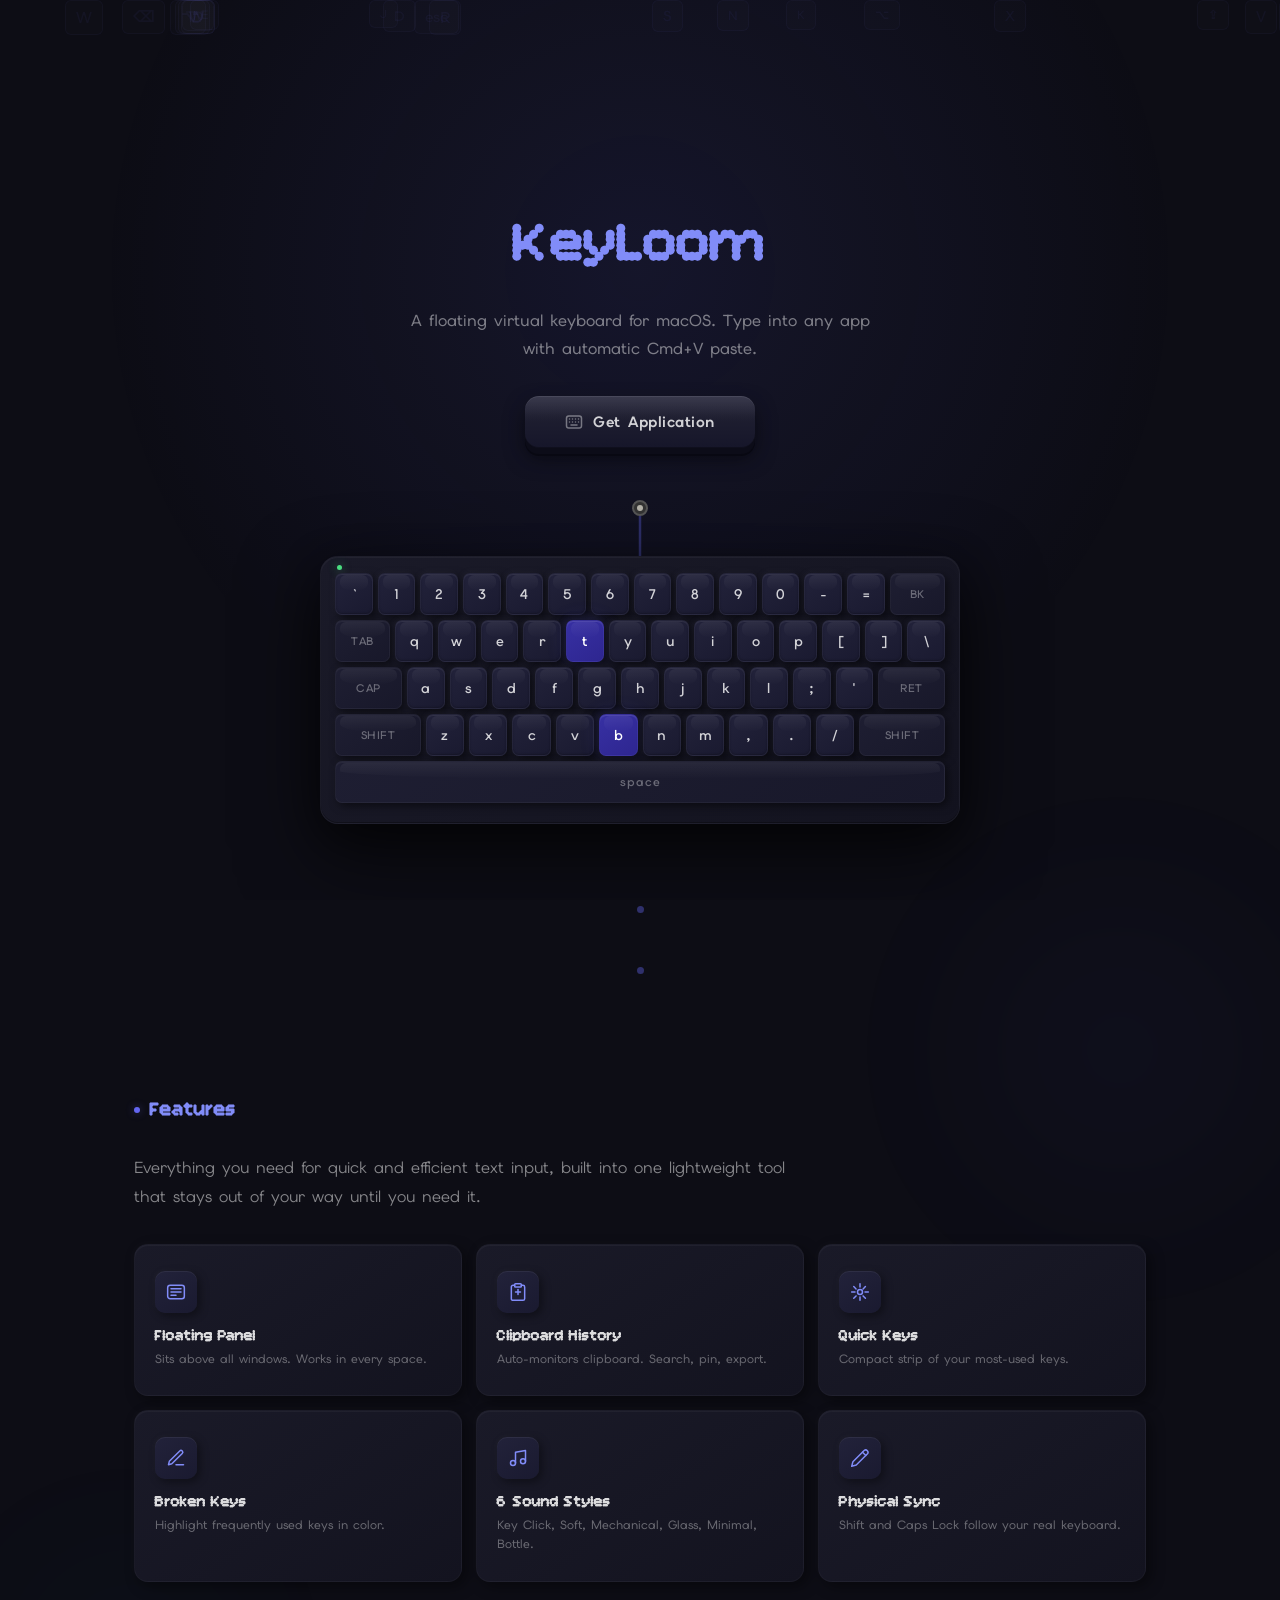
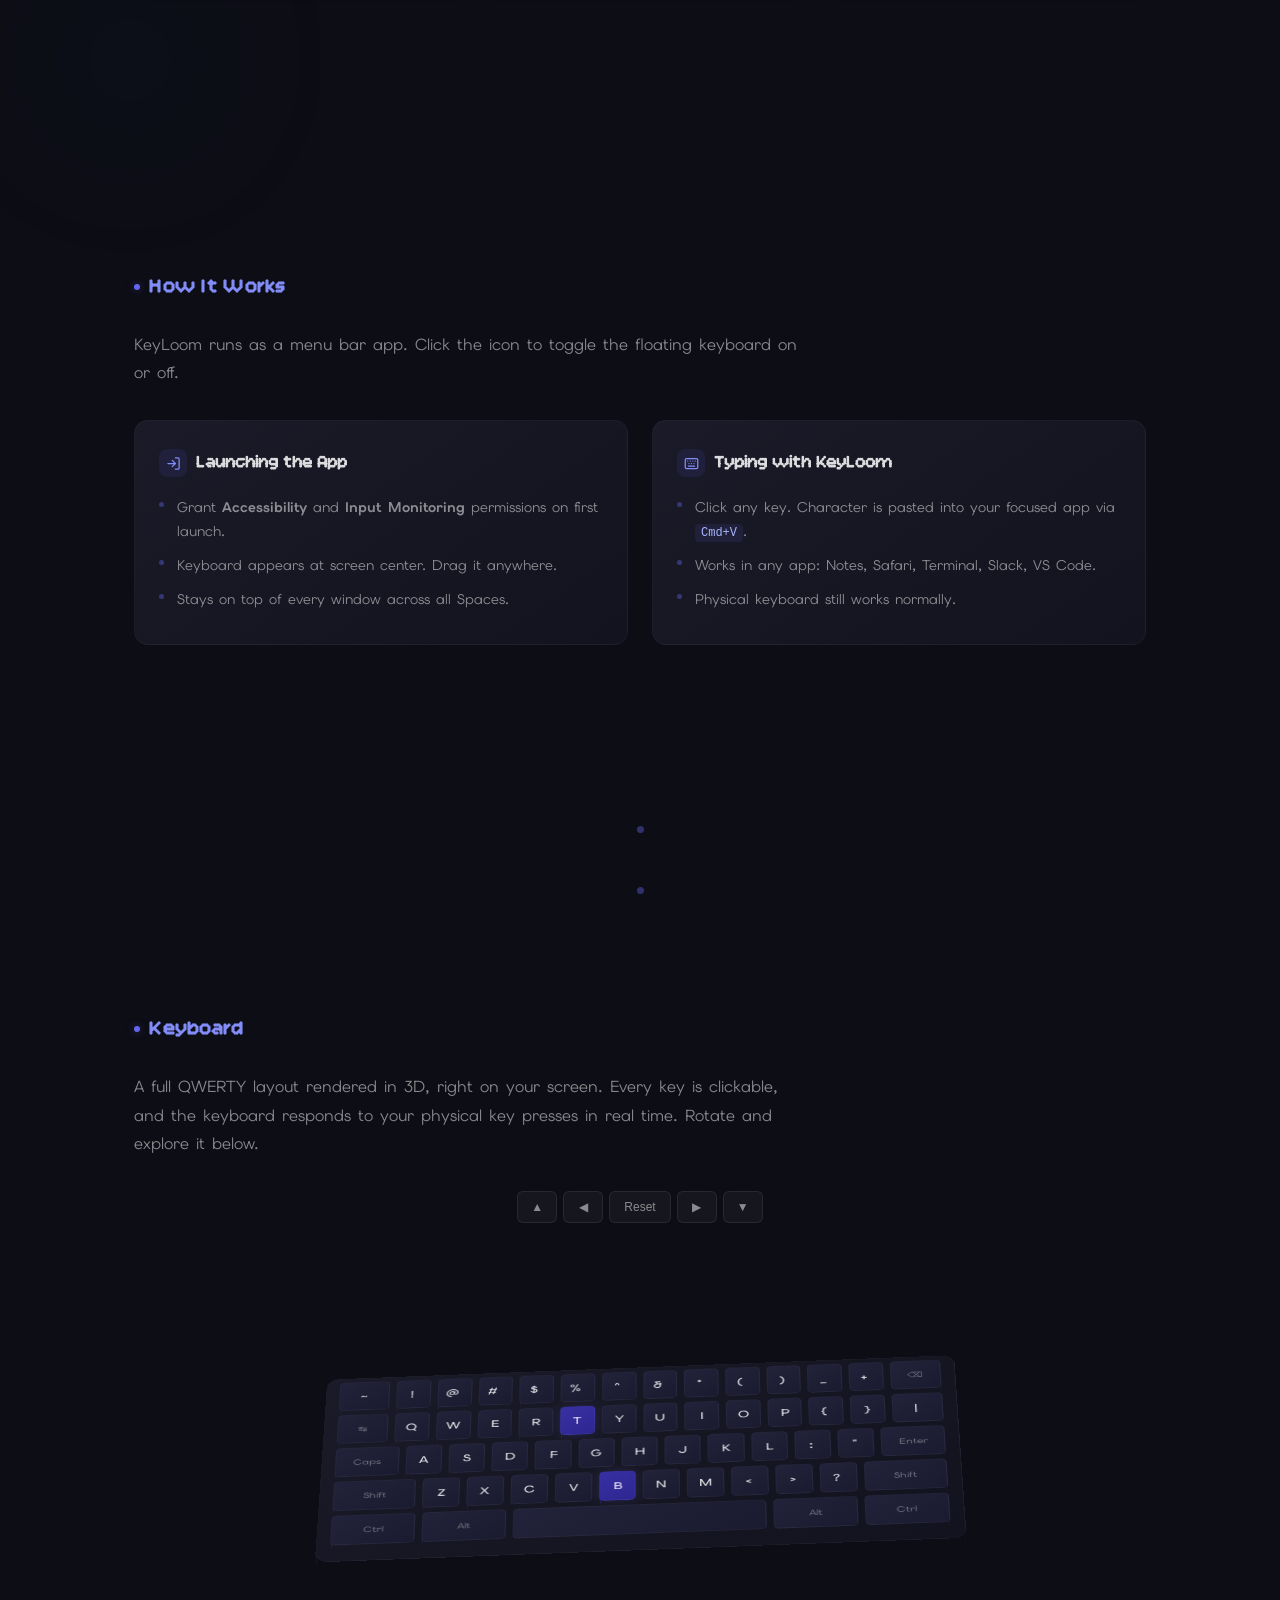
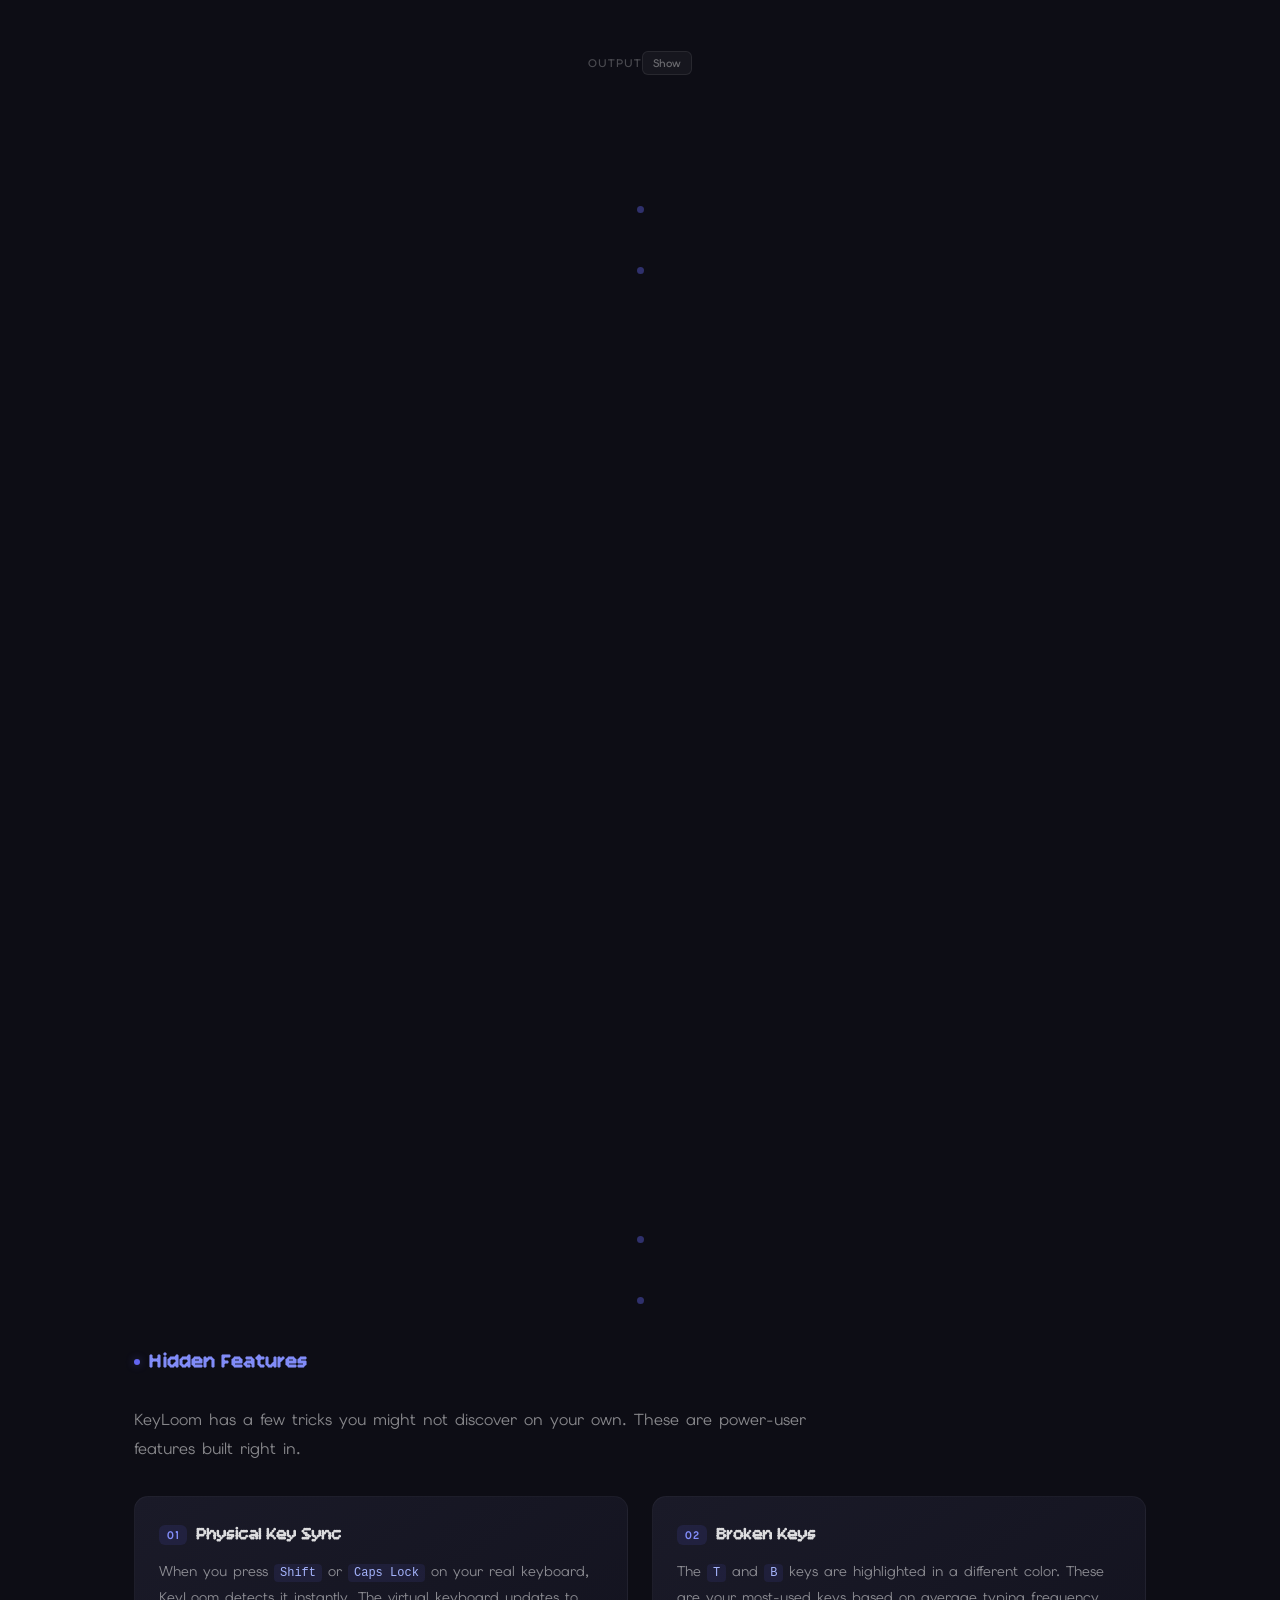
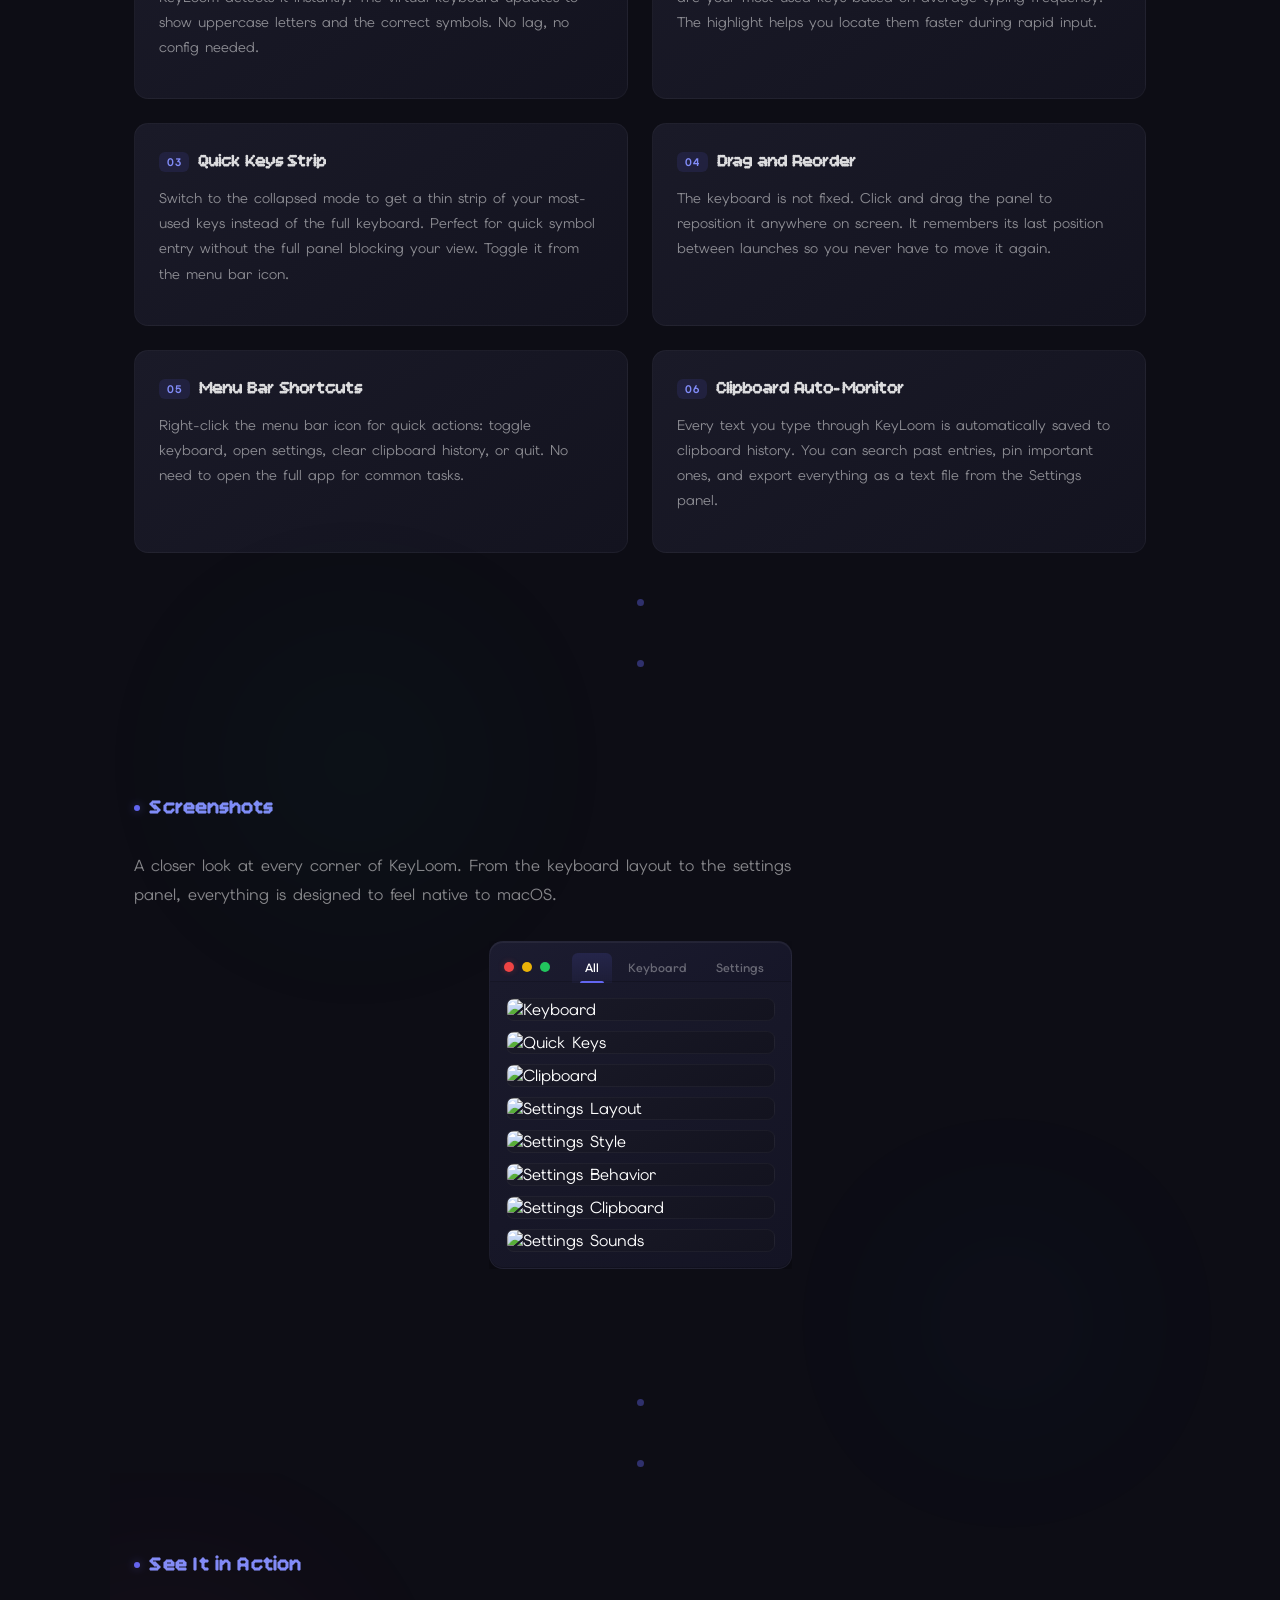
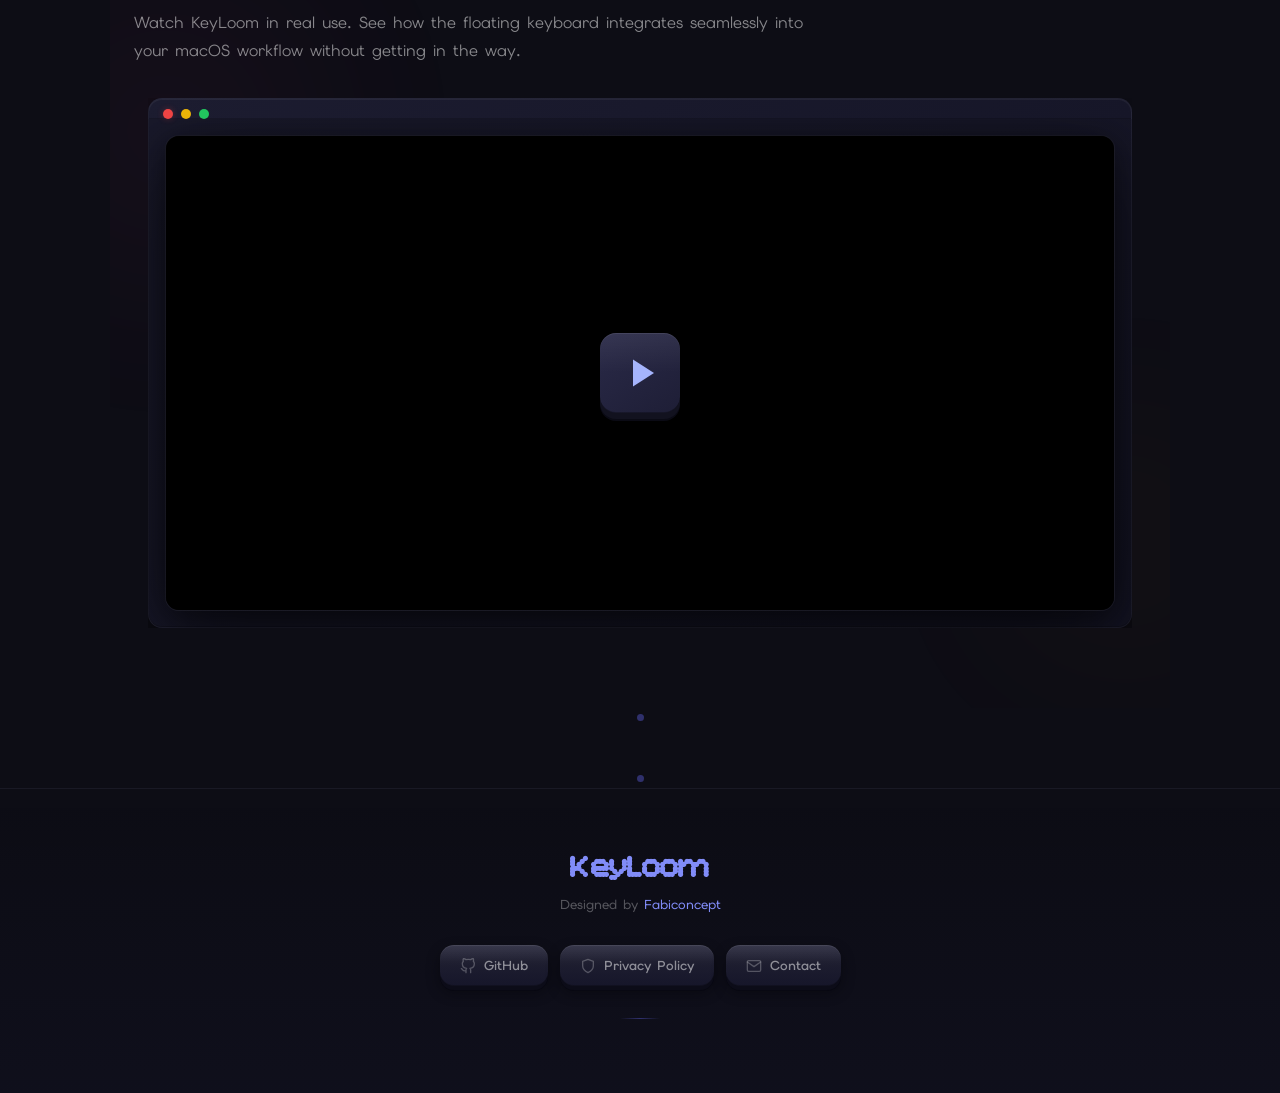
==== screenshots/index.html @ 27a6c1c6 "feat: pause video when out of view, loop, disable shortcuts when hidden - Add loop attribute for con" ====
<!DOCTYPE html>
<html lang="en">
<head>
<meta charset="UTF-8">
<meta name="viewport" content="width=device-width, initial-scale=1.0">
<title>KeyLoom - Floating Virtual Keyboard for macOS</title>
<meta name="description" content="KeyLoom is a floating virtual keyboard for macOS. Type with a customizable on-screen keyboard that stays on top of every window. Features clipboard history, broken keys, quick keys, and 6 sound styles.">
<meta name="keywords" content="macOS, virtual keyboard, floating keyboard, on-screen keyboard, accessibility, clipboard history, KeyLoom">
<meta name="author" content="Fabiconcept">
<meta name="robots" content="index, follow">
<link rel="canonical" href="https://keyloom.app/">
<meta property="og:type" content="website">
<meta property="og:title" content="KeyLoom - Floating Virtual Keyboard for macOS">
<meta property="og:description" content="A floating virtual keyboard for macOS. Customizable, always on top, with clipboard history, quick keys, and 6 sound styles.">
<meta property="og:image" content="https://keyloom.app/screenshots/final/hero.png">
<meta property="og:url" content="https://keyloom.app/">
<meta property="og:site_name" content="KeyLoom">
<meta name="twitter:card" content="summary_large_image">
<meta name="twitter:title" content="KeyLoom - Floating Virtual Keyboard for macOS">
<meta name="twitter:description" content="A floating virtual keyboard for macOS. Customizable, always on top, with clipboard history, quick keys, and 6 sound styles.">
<meta name="twitter:image" content="https://keyloom.app/screenshots/final/hero.png">
<meta name="twitter:creator" content="@fabiconcept">
<meta name="theme-color" content="#0d0d15">
<meta name="apple-mobile-web-app-capable" content="yes">
<meta name="apple-mobile-web-app-status-bar-style" content="black-translucent">
<link rel="icon" type="image/png" href="final/icon_256x256.png">
<style>
  @import url('https://fonts.googleapis.com/css2?family=Elms+Sans:wght@400;500;600;700&family=Bitcount+Prop+Single:wght@400;700&display=swap');
  * { margin: 0; padding: 0; box-sizing: border-box; }
  body {
    font-family: 'Elms Sans', sans-serif;
    background: #0d0d15;
    color: #fff;
    min-height: 100vh;
    overflow-x: hidden;
  }

  /* === FLOATING KEYS === */
  .bg-keys {
    position: fixed;
    inset: 0;
    pointer-events: none;
    z-index: 0;
    overflow: hidden;
  }
  .bg-key {
    position: absolute;
    font-family: 'Elms Sans', sans-serif;
    font-size: 14px;
    font-weight: 600;
    color: rgba(99,102,241,0.06);
    border: 1px solid rgba(99,102,241,0.04);
    border-radius: 6px;
    padding: 6px 10px;
    background: rgba(255,255,255,0.01);
    animation: drift linear infinite;
    will-change: transform;
  }
  @keyframes drift {
    0% { transform: translateY(110vh) rotate(0deg); opacity: 0; }
    10% { opacity: 1; }
    90% { opacity: 1; }
    100% { transform: translateY(-10vh) rotate(var(--rot)); opacity: 0; }
  }

  /* === HERO === */
  .hero {
    position: relative;
    min-height: 100vh;
    padding: 140px 20px 100px;
    text-align: center;
    overflow: hidden;
    display: flex;
    flex-direction: column;
    align-items: center;
    justify-content: center;
  }
  .hero::before {
    content: '';
    position: absolute;
    top: 0;
    left: 50%;
    transform: translate(-50%, -68%);
    width: 100%;
    height: 100%;
    background: url('final/hero.png') center top / 480px repeat;
    opacity: 0.05;
    pointer-events: none;
  }
  .hero::after {
    content: '';
    position: absolute;
    inset: 0;
    background: radial-gradient(circle at 50% 30%, rgba(99,102,241,0.1) 0%, transparent 60%);
    pointer-events: none;
  }
  .hero h1, .hero-title {
    font-family: 'Bitcount Prop Single', sans-serif;
    font-size: 56px; font-weight: 700; letter-spacing: -1px; margin-bottom: 28px;
    position: relative; z-index: 2;
  }
  .hero-title {
    display: inline-flex;
  }
  .hero-title .letter {
    display: inline-block;
    color: #818cf8;
    transition: letter-spacing 0.25s ease-out, opacity 0.25s ease-out;
  }
  .hero-title .letter.shrink {
    letter-spacing: -3px;
    opacity: 0.6;
  }
  .hero-title .letter.mild {
    letter-spacing: -1.5px;
    opacity: 0.8;
  }
  .hero-sub {
    font-size: 16px; font-weight: 500; color: rgba(255,255,255,0.45);
    max-width: 480px; margin: 0 auto 10px; line-height: 1.7;
    position: relative; z-index: 2;
  }
  .hero-desc {
    font-family: 'Elms Sans', sans-serif;
    font-size: 14px; color: rgba(255,255,255,0.3);
    max-width: 520px; margin: 0 auto 20px; line-height: 1.8;
    position: relative; z-index: 2;
  }
  .hero-cta {
    display: flex;
    gap: 12px;
    justify-content: center;
    margin-top: 24px;
    margin-bottom: 20px;
    position: relative;
    z-index: 2;
  }
  .pushable {
    position: relative;
    background: linear-gradient(180deg, #2e2e42 0%, #1e1e30 40%, #16162a 100%);
    border: none;
    border-radius: 14px;
    padding: 0;
    cursor: pointer;
    box-shadow:
      0 6px 0 0 #0c0c18,
      0 8px 0 0 #080812,
      0 10px 20px rgba(0,0,0,0.5),
      inset 0 1px 0 rgba(255,255,255,0.08),
      inset 0 -1px 0 rgba(0,0,0,0.3);
    transition: all 0.12s ease;
    overflow: hidden;
  }
  .pushable::before {
    content: '';
    position: absolute;
    top: 0; left: 0; right: 0;
    height: 50%;
    background: linear-gradient(180deg, rgba(255,255,255,0.06) 0%, transparent 100%);
    border-radius: 14px 14px 0 0;
    pointer-events: none;
  }
  .pushable::after {
    content: '';
    position: absolute;
    top: -50%; left: -50%;
    width: 200%; height: 200%;
    background: radial-gradient(circle at 30% 30%, rgba(99,102,241,0.15) 0%, transparent 50%);
    opacity: 0;
    transition: opacity 0.3s;
    pointer-events: none;
  }
  .pushable:hover {
    box-shadow:
      0 7px 0 0 #0c0c18,
      0 9px 0 0 #080812,
      0 12px 32px rgba(99,102,241,0.4),
      0 12px 20px rgba(0,0,0,0.4),
      inset 0 1px 0 rgba(255,255,255,0.1),
      inset 0 -1px 0 rgba(0,0,0,0.3);
    transform: translateY(-2px);
  }
  .pushable:hover::after {
    opacity: 1;
  }
  .pushable:focus:not(:focus-visible) {
    outline: none;
  }
  .front {
    display: flex;
    align-items: center;
    gap: 10px;
    padding: 16px 40px;
    border-radius: 14px;
    font-family: 'Elms Sans', sans-serif;
    font-size: 15px;
    font-weight: 700;
    letter-spacing: 0.5px;
    background: transparent;
    color: rgba(255,255,255,0.8);
    position: relative;
    z-index: 1;
    transition: color 0.2s;
  }
  .front svg {
    width: 18px; height: 18px;
    opacity: 0.5;
    transition: opacity 0.2s, transform 0.2s;
  }
  .pushable:hover .front {
    color: #fff;
  }
  .pushable:hover .front svg {
    opacity: 1;
    transform: translateX(2px);
  }
  .pushable:active {
    box-shadow:
      0 2px 0 0 #0c0c18,
      0 3px 0 0 #080812,
      0 4px 10px rgba(0,0,0,0.4),
      inset 0 1px 0 rgba(255,255,255,0.04),
      inset 0 -1px 0 rgba(0,0,0,0.2);
    transform: translateY(4px);
  }
  .pushable:active .front {
    color: rgba(255,255,255,0.6);
  }
  .cta-secondary {
    display: inline-flex;
    align-items: center;
    padding: 12px 28px;
    border-radius: 12px;
    font-family: 'Elms Sans', sans-serif;
    font-size: 14px;
    font-weight: 600;
    text-decoration: none;
    cursor: pointer;
    background: transparent;
    color: rgba(255,255,255,0.7);
    border: 2px solid rgba(255,255,255,0.2);
    transition: all 0.25s;
  }
  .cta-secondary:hover {
    color: #fff;
    border-color: #6366f1;
    background: rgba(99,102,241,0.1);
    transform: translateY(-2px);
  }

  /* === NEUMORPHIC KEYBOARD === */
  .kb-wrap {
    position: relative; z-index: 2;
    width: 100%; max-width: 680px;
    margin: 0 auto;
    height: 260px;
  }
  .kb-rope {
    position: absolute;
    top: 0; left: 0;
    width: 100%;
    height: 100%;
    pointer-events: none;
    overflow: visible;
  }
  .kb-base {
    position: absolute;
    width: calc(100% - 40px);
    left: 0;
    background: linear-gradient(145deg, #1a1a28, #13131f);
    border-radius: 18px;
    padding: 16px 14px 20px;
    box-shadow:
      0 30px 80px rgba(0,0,0,0.6),
      0 12px 40px rgba(0,0,0,0.4),
      inset 0 1px 0 rgba(255,255,255,0.04),
      inset 0 -1px 0 rgba(0,0,0,0.3);
    border: 1px solid rgba(255,255,255,0.03);
    cursor: grab;
    user-select: none;
  }
  .kb-base:active { cursor: grabbing; }
  .kb-base::before {
    content: '';
    position: absolute;
    top: 8px; left: 16px;
    width: 5px; height: 5px;
    border-radius: 50%;
    background: #4ade80;
    box-shadow: 0 0 8px rgba(74,222,128,0.5), 0 0 20px rgba(74,222,128,0.2);
  }
  .kb-row { display: flex; gap: 5px; margin-bottom: 5px; }
  .kb-row:last-child { margin-bottom: 0; }
  .k {
    position: relative;
    height: 42px;
    border-radius: 7px;
    display: flex;
    align-items: center;
    justify-content: center;
    font-size: 14px;
    font-weight: 600;
    color: rgba(255,255,255,0.8);
    cursor: pointer;
    user-select: none;
    transition: all 0.08s ease;
    flex: 1;
    background: linear-gradient(145deg, #22223a, #1a1a30);
    box-shadow:
      4px 4px 10px rgba(0,0,0,0.5),
      -2px -2px 8px rgba(255,255,255,0.03),
      inset 0 1px 0 rgba(255,255,255,0.08),
      inset 0 -1px 2px rgba(0,0,0,0.2);
    border: 1px solid rgba(255,255,255,0.04);
  }
  .k:active, .k.pressed {
    transform: translateY(2px);
    box-shadow:
      1px 1px 4px rgba(0,0,0,0.5),
      -1px -1px 3px rgba(255,255,255,0.02),
      inset 0 2px 4px rgba(0,0,0,0.3),
      inset 0 1px 1px rgba(0,0,0,0.2);
    background: linear-gradient(145deg, #1c1c32, #18182c);
  }
  .k::before {
    content: '';
    position: absolute;
    top: 1px; left: 4px; right: 4px;
    height: 40%;
    border-radius: 6px 6px 50% 50%;
    background: linear-gradient(180deg, rgba(255,255,255,0.06), transparent);
    pointer-events: none;
  }
  .k.w15 { flex: 1.5; }
  .k.w18 { flex: 1.8; }
  .k.w23 { flex: 2.3; }
  .k.wsp { flex: 5.5; }
  .k.fn {
    color: rgba(255,255,255,0.35);
    background: linear-gradient(145deg, #1e1e32, #18182a);
    box-shadow:
      3px 3px 8px rgba(0,0,0,0.5),
      -1px -1px 6px rgba(255,255,255,0.02),
      inset 0 1px 0 rgba(255,255,255,0.05);
    font-size: 11px;
    letter-spacing: 0.5px;
  }
  .k.broken {
    background: linear-gradient(145deg, #3730a3, #2e2690);
    color: #fff;
    box-shadow:
      4px 4px 12px rgba(0,0,0,0.5),
      -2px -2px 8px rgba(99,102,241,0.08),
      inset 0 1px 0 rgba(255,255,255,0.12),
      0 0 20px rgba(99,102,241,0.15);
  }

  /* === WIRE DIVIDER === */
  .wire-divider {
    position: relative;
    height: 80px;
    display: flex;
    align-items: center;
    justify-content: center;
    cursor: grab;
    user-select: none;
    -webkit-user-select: none;
  }
  .wire-divider:active { cursor: grabbing; }
  .wire-divider svg {
    width: 20px;
    height: 60px;
    overflow: visible;
  }
  .wire-divider .wire-rope {
    fill: none;
    stroke: rgba(99,102,241,0.35);
    stroke-width: 1.5;
    stroke-linecap: round;
    transition: stroke 0.3s, stroke-width 0.3s;
  }
  .wire-divider:hover .wire-rope {
    stroke: rgba(99,102,241,0.6);
    stroke-width: 2;
  }
  .wire-divider .wire-dot {
    position: absolute;
    width: 7px; height: 7px;
    border-radius: 50%;
    background: rgba(99,102,241,0.4);
    transition: transform 0.3s, box-shadow 0.3s, background 0.3s;
    z-index: 2;
  }
  .wire-divider:hover .wire-dot,
  .wire-divider:active .wire-dot {
    transform: scale(1.4);
    background: rgba(99,102,241,0.7);
    box-shadow: 0 0 14px rgba(99,102,241,0.5), inset 0 1px 0 rgba(255,255,255,0.25);
  }

  /* === SECTIONS === */
  .section {
    max-width: 1060px;
    margin: 0 auto;
    padding: 40px 24px;
    min-height: 80vh;
    display: flex;
    flex-direction: column;
    justify-content: center;
    position: relative;
  }
  .section-tall {
    min-height: 100vh;
  }
  .section-title {
    font-family: 'Bitcount Prop Single', sans-serif;
    font-size: 20px; font-weight: 700; margin-bottom: 32px;
    color: rgba(255,255,255,0.7);
    display: flex; align-items: center; gap: 10px;
  }
  .section-title .letter {
    display: inline-block;
    color: #818cf8;
    transition: letter-spacing 0.25s ease-out, opacity 0.25s ease-out;
  }
  .section-title .letter.shrink {
    letter-spacing: -3px;
    opacity: 0.6;
  }
  .section-title .letter.mild {
    letter-spacing: -1.5px;
    opacity: 0.8;
  }
  .section-title .dot {
    width: 6px; height: 6px;
    border-radius: 50%;
    background: #6366f1;
    box-shadow: 0 0 8px rgba(99,102,241,0.4);
  }

  /* === GUIDE SECTIONS === */
  .guide-grid {
    display: grid;
    grid-template-columns: 1fr 1fr;
    gap: 24px;
  }
  .guide-card {
    background: linear-gradient(145deg, #1a1a28, #13131f);
    border: 1px solid rgba(255,255,255,0.04);
    border-radius: 14px;
    padding: 28px 24px;
    transition: transform 0.3s cubic-bezier(0.22,1,0.36,1);
  }
  .guide-card:hover {
    transform: translateY(-3px);
  }
  .guide-card h3 {
    font-family: 'Bitcount Prop Single', sans-serif;
    font-size: 17px;
    font-weight: 700;
    color: rgba(255,255,255,0.85);
    margin-bottom: 14px;
    display: flex;
    align-items: center;
    gap: 10px;
  }
  .guide-card h3 .guide-num {
    font-family: 'Elms Sans', sans-serif;
    font-size: 11px;
    font-weight: 700;
    color: #818cf8;
    background: rgba(99,102,241,0.12);
    padding: 3px 8px;
    border-radius: 6px;
    letter-spacing: 0.5px;
  }
  .guide-card h3 .guide-icon {
    width: 28px;
    height: 28px;
    display: flex;
    align-items: center;
    justify-content: center;
    background: rgba(99,102,241,0.1);
    border-radius: 8px;
    flex-shrink: 0;
  }
  .guide-card h3 .guide-icon svg {
    width: 15px;
    height: 15px;
    color: #818cf8;
  }
  .guide-card p {
    font-family: 'Elms Sans', sans-serif;
    font-size: 14px;
    line-height: 1.8;
    color: rgba(255,255,255,0.5);
    margin-bottom: 10px;
  }
  .guide-card ul {
    list-style: none;
    padding: 0;
    margin: 0;
  }
  .guide-card ul li {
    font-family: 'Elms Sans', sans-serif;
    font-size: 14px;
    line-height: 1.7;
    color: rgba(255,255,255,0.5);
    padding: 5px 0;
    padding-left: 18px;
    position: relative;
  }
  .guide-card ul li::before {
    content: '';
    position: absolute;
    left: 0;
    top: 11px;
    width: 5px;
    height: 5px;
    border-radius: 50%;
    background: rgba(99,102,241,0.4);
  }
  .guide-card code {
    font-family: 'SF Mono', 'Menlo', monospace;
    font-size: 12px;
    background: rgba(99,102,241,0.1);
    color: #a5b4fc;
    padding: 2px 6px;
    border-radius: 4px;
  }
  .guide-card .guide-tip {
    margin-top: 12px;
    padding: 10px 14px;
    background: rgba(99,102,241,0.06);
    border-left: 2px solid rgba(99,102,241,0.3);
    border-radius: 0 8px 8px 0;
    font-size: 13px;
    color: rgba(255,255,255,0.45);
    line-height: 1.7;
  }
  .guide-card-full {
    grid-column: 1 / -1;
  }
  @media (max-width: 700px) {
    .guide-grid { grid-template-columns: 1fr; }
  }

  /* === BLUR BLOBS === */
  .blob {
    position: absolute;
    border-radius: 50%;
    filter: blur(100px);
    opacity: 0.04;
    pointer-events: none;
    z-index: 0;
  }
  .blob-purple { background: #6366f1; }
  .blob-blue { background: #3b82f6; }
  .blob-pink { background: #ec4899; }
  .blob-cyan { background: #06b6d4; }
  .blob-green { background: #10b981; }
  .blob-amber { background: #f59e0b; }

  /* === 3D KEYBOARD === */
  .kb3d-controls {
    display: flex; justify-content: center; gap: 6px; margin-bottom: 40px;
  }
  .kb3d-btn {
    width: 40px; height: 32px;
    border: 1px solid rgba(255,255,255,0.08);
    border-radius: 6px;
    background: rgba(255,255,255,0.04);
    color: rgba(255,255,255,0.5);
    font-size: 12px; cursor: pointer;
    transition: all 0.2s;
  }
  .kb3d-btn:hover { background: rgba(255,255,255,0.08); color: rgba(255,255,255,0.8); }
  .kb3d-btn:active { transform: scale(0.95); }
  #kb3d-reset { width: auto; padding: 0 14px; }
  .kb3d-stage {
    perspective: 5000px;
    display: flex; justify-content: center;
    padding: 60px 0;
  }
  .kb3d-keyboard {
    width: 640px;
    display: flex;
    flex-direction: column;
    gap: 7px;
    padding: 14px;
    background: linear-gradient(145deg, #1a1a28, #13131f);
    border-radius: 14px;
    border: 1px solid rgba(255,255,255,0.03);
    transform-style: preserve-3d;
    transform: rotateX(12deg) rotateY(0deg);
    transition: transform 0.3s cubic-bezier(0.22,1,0.36,1);
    position: relative;
    --base-depth: 14px;
  }
  .kb3d-row {
    display: flex;
    gap: 7px;
    transform-style: preserve-3d;
  }
  .kb3d-row:last-child { margin-bottom: 0; }
  /* Keyboard base - 3D case */
  .kb3d-keyboard::before {
    content: '';
    position: absolute;
    top: 0; left: 0; right: 0;
    height: 10px;
    transform-origin: top center;
    transform: rotateX(-90deg);
    background: linear-gradient(180deg, #22223a, #1a1a28);
    border-radius: 14px 14px 0 0;
  }
  .kb3d-keyboard::after {
    content: '';
    position: absolute;
    bottom: 0; left: 0; right: 0;
    height: 10px;
    transform-origin: bottom center;
    transform: rotateX(90deg);
    background: #0e0e1a;
    border-radius: 0 0 14px 14px;
  }
  /* Left side face */
  .kb3d-side-left {
    position: absolute;
    top: 0; left: 0;
    width: 10px; height: 100%;
    transform-origin: center left;
    transform: rotateY(90deg);
    background: linear-gradient(90deg, #16162a, #13131f);
    border-radius: 14px 0 0 14px;
    pointer-events: none;
  }
  /* Right side face */
  .kb3d-side-right {
    position: absolute;
    top: 0; right: 0;
    width: 10px; height: 100%;
    transform-origin: center right;
    transform: rotateY(-90deg);
    background: linear-gradient(270deg, #16162a, #13131f);
    border-radius: 0 14px 14px 0;
    pointer-events: none;
  }
  /* Back face */
  .kb3d-side-back {
    position: absolute;
    top: 0; left: 0;
    width: 100%; height: 100%;
    transform: translateZ(-10px);
    background: #0a0a16;
    border-radius: 14px;
    pointer-events: none;
  }
  .kb3d-key {
    position: relative;
    display: flex; align-items: center; justify-content: center;
    height: 42px;
    flex: 1;
    font-size: 14px; font-weight: 600; color: rgba(255,255,255,0.8);
    border-radius: 5px;
    background: linear-gradient(145deg, #22223a, #1a1a30);
    border: 1px solid rgba(255,255,255,0.04);
    transform-style: preserve-3d;
    --key-depth: 8px;
    transform: translateZ(var(--key-depth));
    transition: transform 0.1s ease, background 0.1s ease;
    cursor: pointer;
    user-select: none;
  }
  .kb3d-key:hover {
    background: linear-gradient(145deg, #2a2a4a, #222240);
  }
  .kb3d-key:active {
    transform: translateZ(calc(var(--key-depth) / 2));
  }
  .kb3d-key::before {
    content: '';
    position: absolute;
    inset: 0;
    border-radius: 5px;
    pointer-events: auto;
  }
  .kb3d-key span { display: block; font-size: 9px; color: rgba(255,255,255,0.3); }
  /* Key widths matching original */
  .kb3d-key.kb3d-w15 { flex: 1.5; }
  .kb3d-key.kb3d-w18 { flex: 1.8; }
  .kb3d-key.kb3d-w23 { flex: 2.3; }
  .kb3d-key.kb3d-wsp { flex: 5.5; }
  /* 3D face base styles */
  .kb3d-key .k-face {
    position: absolute;
    pointer-events: none;
    backface-visibility: hidden;
  }
  /* Front = key itself (background already applied) */
  /* Top face */
  .kb3d-key .k-top {
    width: 100%; height: var(--key-depth);
    top: 0; left: 0;
    transform-origin: top center;
    transform: rotateX(-90deg);
    background: linear-gradient(180deg, #3a3a5a, #2a2a44);
    border-radius: 5px 5px 0 0;
  }
  /* Bottom face */
  .kb3d-key .k-bottom {
    width: 100%; height: var(--key-depth);
    bottom: 0; left: 0;
    transform-origin: bottom center;
    transform: rotateX(90deg);
    background: #0e0e1a;
    border-radius: 0 0 5px 5px;
  }
  /* Left face */
  .kb3d-key .k-left {
    width: var(--key-depth); height: 100%;
    top: 0; left: 0;
    transform-origin: center left;
    transform: rotateY(90deg);
    background: linear-gradient(90deg, #2a2a4a, #1e1e38);
  }
  /* Right face */
  .kb3d-key .k-right {
    width: var(--key-depth); height: 100%;
    top: 0; right: 0;
    transform-origin: center right;
    transform: rotateY(-90deg);
    background: linear-gradient(270deg, #2a2a4a, #1e1e38);
  }
  /* Back face */
  .kb3d-key .k-back {
    width: 100%; height: 100%;
    top: 0; left: 0;
    transform: translateZ(calc(var(--key-depth) * -1));
    background: #0a0a14;
    border-radius: 5px;
  }
  .kb3d-key.kb3d-fn {
    color: rgba(255,255,255,0.35);
    font-size: 9px;
  }
  .kb3d-key.kb3d-broken {
    background: linear-gradient(145deg, #3730a3, #2e2690);
    box-shadow: 0 0 12px rgba(99,102,241,0.2);
  }
  .kb3d-key.kb3d-broken .k-top { background: linear-gradient(180deg, #4338ca, #3730a3); }
  .kb3d-key.kb3d-broken .k-left { background: linear-gradient(90deg, #312e81, #2e2690); }
  .kb3d-key.kb3d-broken .k-right { background: linear-gradient(270deg, #312e81, #2e2690); }
  .kb3d-key.kb3d-fn {
    color: rgba(255,255,255,0.35);
    font-size: 11px;
    font-weight: 500;
  }
  .kb3d-key.kb3d-broken {
    background: linear-gradient(145deg, #3730a3, #2e2690);
    box-shadow: 0 0 12px rgba(99,102,241,0.2);
  }
  .kb3d-key.kb3d-broken .k-top { background: linear-gradient(180deg, #4338ca, #3730a3); }
  .kb3d-key.kb3d-broken .k-left { background: linear-gradient(90deg, #312e81, #2e2690); }
  .kb3d-key.kb3d-broken .k-right { background: linear-gradient(270deg, #312e81, #2e2690); }
  .kb3d-output {
    max-width: 640px;
    margin: 0 auto;
    text-align: left;
  }
  .kb3d-output-header {
    display: flex;
    align-items: center;
    justify-content: space-between;
    margin-bottom: 8px;
  }
  .kb3d-output-label {
    font-family: 'Elms Sans', sans-serif;
    font-size: 11px;
    font-weight: 600;
    color: rgba(255,255,255,0.25);
    text-transform: uppercase;
    letter-spacing: 1px;
  }
  .kb3d-toggle {
    font-family: 'Elms Sans', sans-serif;
    font-size: 11px;
    font-weight: 600;
    color: rgba(255,255,255,0.35);
    background: rgba(255,255,255,0.04);
    border: 1px solid rgba(255,255,255,0.08);
    border-radius: 6px;
    padding: 4px 10px;
    cursor: pointer;
    transition: all 0.2s;
  }
  .kb3d-toggle:hover {
    color: rgba(255,255,255,0.6);
    border-color: rgba(99,102,241,0.3);
  }
  .kb3d-output-text {
    width: 100%;
    min-height: 48px;
    padding: 12px 16px;
    font-family: 'Elms Sans', sans-serif;
    font-size: 14px;
    color: rgba(255,255,255,0.7);
    background: linear-gradient(145deg, #1a1a28, #13131f);
    border: 1px solid rgba(255,255,255,0.06);
    border-radius: 10px;
    outline: none;
    line-height: 1.6;
    white-space: pre-wrap;
    word-break: break-all;
  }
  .kb3d-output-text:focus {
    border-color: rgba(99,102,241,0.3);
  }
  .kb3d-output-text:empty::before {
    content: 'Type here or click the keys above...';
    color: rgba(255,255,255,0.15);
  }
  .kb3d-active .k-top {
    background: linear-gradient(180deg, #6366f1, #4f46e5) !important;
  }
  .kb3d-key.kb3d-active {
    transform: translateY(2px);
    box-shadow: 0 1px 2px rgba(0,0,0,0.3);
  }
  .kb3d-key.kb3d-active .k-top {
    background: linear-gradient(180deg, #6366f1, #4f46e5) !important;
    box-shadow: 0 0 12px rgba(99,102,241,0.4);
  }
  .kb3d-key.kb3d-active .k-left {
    background: linear-gradient(90deg, #312e81, #3730a3) !important;
  }
  .kb3d-key.kb3d-active .k-right {
    background: linear-gradient(270deg, #312e81, #3730a3) !important;
  }
  .grid { display: grid; gap: 16px; }
  .grid-2 { grid-template-columns: 1fr 1fr; }

  .card {
    background: linear-gradient(145deg, #1a1a28, #13131f);
    border: 1px solid rgba(255,255,255,0.04);
    border-radius: 14px;
    overflow: hidden;
    transition: transform 0.3s cubic-bezier(0.22,1,0.36,1), box-shadow 0.3s;
    box-shadow:
      6px 6px 16px rgba(0,0,0,0.4),
      -2px -2px 10px rgba(255,255,255,0.02),
      inset 0 1px 0 rgba(255,255,255,0.04);
    cursor: pointer;
  }
  .card:hover {
    transform: translateY(-5px);
    box-shadow:
      10px 10px 30px rgba(0,0,0,0.5),
      0 0 30px rgba(99,102,241,0.08);
  }
  .card img { width: 100%; display: block; object-fit: cover; }
  .card-body { padding: 14px 16px; }
  .card-label { font-size: 13px; font-weight: 600; color: rgba(255,255,255,0.75); }
  .card-sub { font-size: 11px; font-weight: 500; color: rgba(255,255,255,0.3); margin-top: 3px; }

  /* Video section */
  .video-container { padding: 16px; }
  .kb-video-player {
    position: relative;
    width: 100%;
    min-width: 950px;
    background: linear-gradient(145deg, #0f0f1a, #0a0a14);
    border-radius: 14px;
    overflow: hidden;
    border: 1px solid rgba(255,255,255,0.05);
    box-shadow:
      0 24px 80px rgba(0,0,0,0.6),
      0 8px 32px rgba(0,0,0,0.4),
      inset 0 1px 0 rgba(255,255,255,0.03);
    font-family: 'Elms Sans', sans-serif;
  }
  .kb-video {
    width: 100%;
    display: block;
    cursor: pointer;
    background: #000;
  }

  /* Center overlay */
  .kb-video-overlay {
    position: absolute;
    inset: 0;
    display: flex;
    align-items: center;
    justify-content: center;
    background: radial-gradient(circle at 50% 50%, rgba(0,0,0,0.2) 0%, rgba(0,0,0,0.5) 100%);
    transition: opacity 0.35s ease;
    cursor: pointer;
    z-index: 2;
  }
  .kb-video-overlay.hidden { opacity: 0; pointer-events: none; }

  /* Big play key */
  .kb-video-play {
    width: 80px; height: 80px;
    border-radius: 16px;
    border: none;
    background: linear-gradient(145deg, #2a2a48, #1e1e36);
    color: #a5b4fc;
    display: flex;
    align-items: center;
    justify-content: center;
    cursor: pointer;
    transition: all 0.25s cubic-bezier(0.22,1,0.36,1);
    box-shadow:
      0 6px 0 0 #12121f,
      0 8px 0 0 #0a0a14,
      0 12px 40px rgba(0,0,0,0.5),
      inset 0 1px 0 rgba(255,255,255,0.08),
      inset 0 -1px 0 rgba(0,0,0,0.3);
    position: relative;
  }
  .kb-video-play::before {
    content: '';
    position: absolute;
    top: 0; left: 0; right: 0;
    height: 50%;
    background: linear-gradient(180deg, rgba(255,255,255,0.06) 0%, transparent 100%);
    border-radius: 16px 16px 0 0;
    pointer-events: none;
  }
  .kb-video-play svg { margin-left: 4px; transition: transform 0.2s; }
  .kb-video-play:hover {
    transform: translateY(-3px);
    background: linear-gradient(145deg, #32325a, #262648);
    color: #c7d2fe;
    box-shadow:
      0 8px 0 0 #12121f,
      0 10px 0 0 #0a0a14,
      0 16px 50px rgba(99,102,241,0.25),
      inset 0 1px 0 rgba(255,255,255,0.1),
      inset 0 -1px 0 rgba(0,0,0,0.3);
  }
  .kb-video-play:hover svg { transform: scale(1.1); }
  .kb-video-play:active {
    transform: translateY(3px);
    box-shadow:
      0 2px 0 0 #12121f,
      0 3px 0 0 #0a0a14,
      0 4px 16px rgba(0,0,0,0.4),
      inset 0 2px 4px rgba(0,0,0,0.3);
  }

  /* Bottom bar - keyboard tray */
  .kb-video-controls {
    position: absolute;
    bottom: 0; left: 0; right: 0;
    display: flex;
    align-items: center;
    gap: 6px;
    padding: 8px 12px;
    background: linear-gradient(180deg, rgba(15,15,26,0.0) 0%, rgba(15,15,26,0.95) 30%);
    opacity: 0;
    transition: opacity 0.3s ease;
    z-index: 3;
  }
  .kb-video-player:hover .kb-video-controls { opacity: 1; }

  /* Key-style buttons */
  .kb-video-btn {
    width: 34px; height: 30px;
    border-radius: 6px;
    border: none;
    background: linear-gradient(145deg, #22223a, #1a1a30);
    color: rgba(255,255,255,0.6);
    display: flex;
    align-items: center;
    justify-content: center;
    cursor: pointer;
    transition: all 0.12s ease;
    flex-shrink: 0;
    box-shadow:
      3px 3px 8px rgba(0,0,0,0.5),
      -1px -1px 6px rgba(255,255,255,0.02),
      inset 0 1px 0 rgba(255,255,255,0.06),
      inset 0 -1px 2px rgba(0,0,0,0.2);
    position: relative;
  }
  .kb-video-btn::before {
    content: '';
    position: absolute;
    top: 1px; left: 3px; right: 3px;
    height: 40%;
    border-radius: 5px 5px 50% 50%;
    background: linear-gradient(180deg, rgba(255,255,255,0.05), transparent);
    pointer-events: none;
  }
  .kb-video-btn:hover {
    background: linear-gradient(145deg, #2a2a4a, #222240);
    color: #a5b4fc;
  }
  .kb-video-btn:active {
    transform: translateY(2px);
    box-shadow:
      1px 1px 3px rgba(0,0,0,0.5),
      inset 0 2px 4px rgba(0,0,0,0.3);
  }
  .kb-video-btn.active {
    background: linear-gradient(145deg, #3730a3, #2e2690);
    color: #fff;
    box-shadow:
      3px 3px 8px rgba(0,0,0,0.5),
      inset 0 1px 0 rgba(255,255,255,0.1),
      0 0 12px rgba(99,102,241,0.15);
  }

  /* Progress track - like a keyboard trackpad */
  .kb-video-progress {
    flex: 1;
    height: 5px;
    background: rgba(255,255,255,0.06);
    border-radius: 3px;
    cursor: pointer;
    position: relative;
    transition: height 0.15s ease;
    border: 1px solid rgba(255,255,255,0.03);
  }
  .kb-video-progress:hover { height: 7px; }
  .kb-video-progress-bar {
    height: 100%;
    background: linear-gradient(90deg, #6366f1, #818cf8);
    border-radius: 3px;
    width: 0%;
    transition: width 0.1s linear;
    position: relative;
  }
  .kb-video-progress-bar::after {
    content: '';
    position: absolute;
    top: 0; left: 0; right: 0;
    height: 50%;
    background: linear-gradient(180deg, rgba(255,255,255,0.25), transparent);
    border-radius: 3px 3px 0 0;
  }
  .kb-video-progress-thumb {
    position: absolute;
    top: 50%;
    transform: translate(-50%, -50%) scale(0);
    width: 13px; height: 13px;
    border-radius: 50%;
    background: linear-gradient(145deg, #e0e7ff, #c7d2fe);
    box-shadow: 0 0 10px rgba(99,102,241,0.5), 0 2px 6px rgba(0,0,0,0.3);
    left: 0%;
    transition: transform 0.15s ease;
    pointer-events: none;
  }
  .kb-video-progress:hover .kb-video-progress-thumb {
    transform: translate(-50%, -50%) scale(1);
  }

  /* Time display */
  .kb-video-time {
    font-size: 11px;
    font-weight: 600;
    color: rgba(255,255,255,0.45);
    white-space: nowrap;
    min-width: 85px;
    text-align: center;
    font-variant-numeric: tabular-nums;
  }

  /* Volume slider */
  .kb-video-volume {
    display: flex;
    align-items: center;
    gap: 4px;
  }
  .kb-video-volume-slider {
    width: 0;
    opacity: 0;
    overflow: hidden;
    transition: width 0.25s ease, opacity 0.2s ease;
    height: 4px;
    background: rgba(255,255,255,0.08);
    border-radius: 2px;
    cursor: pointer;
    position: relative;
  }
  .kb-video-volume:hover .kb-video-volume-slider,
  .kb-video-volume.slider-active .kb-video-volume-slider {
    width: 70px;
    opacity: 1;
  }
  .kb-video-volume-fill {
    height: 100%;
    background: linear-gradient(90deg, #6366f1, #818cf8);
    border-radius: 2px;
    width: 80%;
    position: relative;
  }
  .kb-video-volume-fill::after {
    content: '';
    position: absolute;
    top: -3px; right: -5px;
    width: 10px; height: 10px;
    border-radius: 50%;
    background: #fff;
    box-shadow: 0 0 6px rgba(99,102,241,0.4);
    opacity: 0;
    transition: opacity 0.15s;
  }
  .kb-video-volume:hover .kb-video-volume-fill::after { opacity: 1; }

  /* Speed selector */
  .kb-video-speed {
    position: relative;
  }
  .kb-video-speed-btn {
    font-size: 10px;
    font-weight: 700;
    letter-spacing: 0.3px;
    min-width: 38px;
    padding: 0 6px;
  }
  .kb-video-speed-menu {
    position: absolute;
    bottom: calc(100% + 8px);
    right: 0;
    background: linear-gradient(145deg, #1e1e32, #161628);
    border: 1px solid rgba(255,255,255,0.06);
    border-radius: 10px;
    padding: 6px;
    opacity: 0;
    pointer-events: none;
    transform: translateY(6px);
    transition: all 0.2s ease;
    z-index: 10;
    box-shadow: 0 12px 40px rgba(0,0,0,0.5);
    min-width: 80px;
  }
  .kb-video-speed.open .kb-video-speed-menu {
    opacity: 1;
    pointer-events: auto;
    transform: translateY(0);
  }
  .kb-video-speed-option {
    display: block;
    width: 100%;
    padding: 6px 10px;
    font-size: 11px;
    font-weight: 600;
    color: rgba(255,255,255,0.45);
    background: transparent;
    border: none;
    border-radius: 6px;
    cursor: pointer;
    text-align: left;
    transition: all 0.15s;
    font-family: 'Elms Sans', sans-serif;
  }
  .kb-video-speed-option:hover {
    background: rgba(99,102,241,0.1);
    color: rgba(255,255,255,0.8);
  }
  .kb-video-speed-option.active {
    color: #818cf8;
    background: rgba(99,102,241,0.12);
  }

  /* Keyboard shortcut hints */
  .kb-video-shortcuts {
    position: absolute;
    top: 12px; right: 12px;
    display: flex;
    gap: 4px;
    opacity: 0;
    transition: opacity 0.3s ease;
    z-index: 4;
  }
  .kb-video-player:hover .kb-video-shortcuts { opacity: 1; }
  .kb-video-shortcut {
    display: flex;
    align-items: center;
    gap: 4px;
    padding: 4px 8px;
    background: rgba(0,0,0,0.6);
    backdrop-filter: blur(8px);
    -webkit-backdrop-filter: blur(8px);
    border-radius: 6px;
    border: 1px solid rgba(255,255,255,0.06);
  }
  .kb-video-shortcut kbd {
    font-family: 'SF Mono', 'Menlo', monospace;
    font-size: 10px;
    font-weight: 600;
    color: rgba(255,255,255,0.5);
    background: rgba(255,255,255,0.06);
    padding: 1px 5px;
    border-radius: 3px;
    border: 1px solid rgba(255,255,255,0.08);
  }
  .kb-video-shortcut span {
    font-size: 9px;
    color: rgba(255,255,255,0.3);
    font-weight: 500;
  }

  /* Keyboard overlay on video */
  .kb-video-kb-overlay {
    position: absolute;
    bottom: 60px; left: 50%;
    transform: translateX(-50%);
    display: flex;
    gap: 3px;
    padding: 8px 12px;
    background: rgba(15,15,26,0.85);
    backdrop-filter: blur(12px);
    -webkit-backdrop-filter: blur(12px);
    border-radius: 10px;
    border: 1px solid rgba(255,255,255,0.05);
    opacity: 0;
    pointer-events: none;
    transition: all 0.3s ease;
    z-index: 5;
  }
  .kb-video-kb-overlay.show {
    opacity: 1;
    pointer-events: auto;
  }
  .kb-video-kb-key {
    min-width: 28px; height: 28px;
    border-radius: 5px;
    display: flex;
    align-items: center;
    justify-content: center;
    font-size: 11px;
    font-weight: 600;
    color: rgba(255,255,255,0.7);
    background: linear-gradient(145deg, #22223a, #1a1a30);
    border: 1px solid rgba(255,255,255,0.04);
    box-shadow:
      2px 2px 6px rgba(0,0,0,0.4),
      inset 0 1px 0 rgba(255,255,255,0.06);
    transition: all 0.15s ease;
  }
  .kb-video-kb-key.pressed {
    transform: translateY(2px);
    background: linear-gradient(145deg, #3730a3, #2e2690);
    color: #fff;
    box-shadow:
      1px 1px 3px rgba(0,0,0,0.4),
      inset 0 2px 4px rgba(0,0,0,0.3),
      0 0 10px rgba(99,102,241,0.3);
  }
  .kb-video-kb-key.space {
    min-width: 100px;
  }

  /* Tooltip */
  .kb-video-tooltip {
    position: absolute;
    bottom: calc(100% + 8px);
    left: 50%;
    transform: translateX(-50%) translateY(4px);
    padding: 5px 10px;
    background: rgba(0,0,0,0.85);
    backdrop-filter: blur(8px);
    border-radius: 6px;
    font-size: 11px;
    font-weight: 600;
    color: rgba(255,255,255,0.7);
    white-space: nowrap;
    pointer-events: none;
    opacity: 0;
    transition: all 0.2s ease;
    z-index: 10;
  }
  .kb-video-btn:hover .kb-video-tooltip,
  .kb-video-speed:hover .kb-video-tooltip {
    opacity: 1;
    transform: translateX(-50%) translateY(0);
  }

  .video-placeholder {
    width: 100%;
    min-width: 950px;
    height: 480px;
    background: linear-gradient(145deg, #12121f, #0e0e1a);
    border-radius: 10px;
    display: flex;
    flex-direction: column;
    align-items: center;
    justify-content: center;
    gap: 12px;
    color: rgba(255,255,255,0.25);
    border: 1px dashed rgba(255,255,255,0.08);
  }
  .video-placeholder p { font-size: 13px; font-weight: 500; }

  /* Auto-hide controls */
  .kb-video-player.controls-hidden .kb-video-controls { opacity: 0; pointer-events: none; }
  .kb-video-player.controls-hidden .kb-video-shortcuts { opacity: 0; }

  /* Screenshots gallery */
  .ss-gallery {
    display: grid;
    grid-template-columns: repeat(auto-fill, minmax(200px, 1fr));
    gap: 10px;
    padding: 16px;
  }
  .ss-item {
    border-radius: 8px;
    overflow: hidden;
    background: linear-gradient(145deg, #1a1a28, #13131f);
    border: 1px solid rgba(255,255,255,0.04);
    cursor: pointer;
    transition: transform 0.2s, box-shadow 0.2s;
    display: none;
  }
  .ss-item.active {
    display: block;
  }
  .ss-item:hover {
    transform: translateY(-3px);
    box-shadow: 0 8px 24px rgba(0,0,0,0.3);
  }
  .ss-item img {
    width: 100%;
    display: block;
    object-fit: cover;
  }
  .ss-tab {
    padding: 7px 13px;
    font-size: 12px;
    font-weight: 600;
    font-family: 'Elms Sans', sans-serif;
    color: rgba(255,255,255,0.35);
    background: transparent;
    border: none;
    border-radius: 6px 6px 0 0;
    cursor: pointer;
    transition: all 0.2s ease;
    position: relative;
    bottom: -1px;
  }
  .ss-tab:hover { color: rgba(255,255,255,0.6); }
  .ss-tab.active {
    color: #fff;
    background: linear-gradient(180deg, rgba(99,102,241,0.15), rgba(99,102,241,0.05));
  }
  .ss-tab.active::after {
    content: '';
    position: absolute;
    bottom: 0; left: 20%; right: 20%;
    height: 2px;
    background: #6366f1;
    border-radius: 2px 2px 0 0;
  }

  /* Settings panel - tray-perspective */
  .tray-perspective {
    max-width: 1060px;
    margin: 0 auto;
    perspective: 900px;
    overflow: hidden;
  }
  .tray-lid {
    position: relative;
    width: 100%;
    background: linear-gradient(145deg, #1c1c30, #161628);
    border-radius: 14px 14px 0 0;
    padding: 10px 14px 0;
    display: flex;
    align-items: center;
    gap: 8px;
    border: 1px solid rgba(255,255,255,0.05);
    border-bottom: none;
    transform-origin: bottom center;
    transform: rotateX(0deg);
    transition: transform 0.5s cubic-bezier(0.22, 1, 0.36, 1);
    z-index: 2;
    box-shadow:
      inset 0 1px 0 rgba(255,255,255,0.05),
      inset 0 -1px 0 rgba(0,0,0,0.2);
  }
  .tray-lid.open {
    transform: rotateX(-55deg);
    box-shadow:
      inset 0 1px 0 rgba(255,255,255,0.05),
      0 -8px 30px rgba(0,0,0,0.3);
  }
  .tray-dot {
    width: 10px; height: 10px;
    border-radius: 50%;
    background: rgba(255,255,255,0.07);
    flex-shrink: 0;
  }
  .tray-dot.red { background: #ef4444; box-shadow: 0 0 6px rgba(239,68,68,0.3); }
  .tray-dot.yellow { background: #eab308; }
  .tray-dot.green { background: #22c55e; }
  .tray-tabs {
    display: flex;
    margin-left: 14px;
    gap: 3px;
  }
  .ttab {
    padding: 7px 13px;
    font-size: 12px;
    font-weight: 600;
    font-family: 'Elms Sans', sans-serif;
    color: rgba(255,255,255,0.35);
    background: transparent;
    border: none;
    border-radius: 6px 6px 0 0;
    cursor: pointer;
    transition: all 0.2s ease;
    position: relative;
    bottom: -1px;
  }
  .ttab:hover { color: rgba(255,255,255,0.6); }
  .ttab.active {
    color: #fff;
    background: linear-gradient(180deg, rgba(99,102,241,0.15), rgba(99,102,241,0.05));
  }
  .ttab.active::after {
    content: '';
    position: absolute;
    bottom: 0; left: 20%; right: 20%;
    height: 2px;
    background: #6366f1;
    border-radius: 2px 2px 0 0;
  }
  .tray-open-btn {
    margin-left: auto;
    padding: 5px 12px;
    font-size: 11px;
    font-weight: 600;
    font-family: 'Elms Sans', sans-serif;
    color: rgba(255,255,255,0.5);
    background: linear-gradient(145deg, #2a2a42, #222238);
    border: 1px solid rgba(255,255,255,0.06);
    border-radius: 6px;
    cursor: pointer;
    transition: all 0.2s;
  }
  .tray-open-btn:hover { color: rgba(255,255,255,0.8); background: linear-gradient(145deg, #303050, #282840); }

  .tray-surface {
    position: relative;
    background: linear-gradient(145deg, #1a1a2c, #141424);
    border: 1px solid rgba(255,255,255,0.04);
    border-top: none;
    border-radius: 0 0 14px 14px;
    height: 0;
    overflow: hidden;
    transition: height 0.45s cubic-bezier(0.22, 1, 0.36, 1),
                opacity 0.3s ease;
    opacity: 0;
    box-shadow:
      0 20px 60px rgba(0,0,0,0.4),
      inset 0 -1px 0 rgba(0,0,0,0.2);
  }
  .tray-surface.expanded {
    opacity: 1;
    height: 400px;
  }
  .tray-surface .tray-top {
    position: absolute;
    top: 0; left: 0; right: 0;
    height: 12px;
    background: linear-gradient(180deg, #1c1c2e, #1a1a2c);
    border-radius: 0 0 4px 4px;
    transform: rotateX(90deg);
    transform-origin: bottom;
    box-shadow: inset 0 1px 2px rgba(0,0,0,0.3);
  }
  .tray-surface .tray-bottom {
    position: absolute;
    left: 0; right: 0; bottom: -16px;
    height: 16px;
    background: linear-gradient(180deg, #161628, #10101e);
    border-radius: 0 0 12px 12px;
    transform: rotateX(-90deg);
    transform-origin: top;
    box-shadow: inset 0 2px 4px rgba(0,0,0,0.3);
  }
  .tray-surface .tray-left {
    position: absolute;
    left: -10px; top: 0; bottom: -16px;
    width: 10px;
    background: linear-gradient(90deg, #10101e, #161628);
    transform: rotateY(90deg);
    transform-origin: right;
  }
  .tray-surface .tray-right {
    position: absolute;
    right: -10px; top: 0; bottom: -16px;
    width: 10px;
    background: linear-gradient(270deg, #10101e, #161628);
    transform: rotateY(-90deg);
    transform-origin: left;
  }

  .tray-items {
    position: absolute;
    inset: 0;
    display: flex;
    align-items: center;
    padding: 0 16px;
    gap: 8px;
    z-index: 2;
  }
  .tray-item {
    flex: 1;
    display: flex;
    align-items: center;
    gap: 8px;
    padding: 10px 12px;
    background: linear-gradient(145deg, rgba(255,255,255,0.04), rgba(255,255,255,0.01));
    border-radius: 8px;
    border: 1px solid rgba(255,255,255,0.04);
    box-shadow:
      inset 0 1px 0 rgba(255,255,255,0.05),
      2px 2px 6px rgba(0,0,0,0.3);
    cursor: pointer;
    transition: all 0.2s;
  }
  .tray-item:hover {
    background: linear-gradient(145deg, rgba(99,102,241,0.1), rgba(99,102,241,0.04));
    border-color: rgba(99,102,241,0.15);
  }
  .tray-item-icon {
    width: 30px; height: 30px;
    border-radius: 6px;
    background: linear-gradient(145deg, #22223a, #1a1a30);
    display: flex; align-items: center; justify-content: center;
    color: #818cf8;
    box-shadow:
      2px 2px 5px rgba(0,0,0,0.4),
      inset 0 1px 0 rgba(255,255,255,0.06);
    flex-shrink: 0;
  }
  .tray-item-icon svg { width: 15px; height: 15px; }
  .tray-item-text { min-width: 0; }
  .tray-item-name { font-size: 11px; font-weight: 600; color: rgba(255,255,255,0.7); }
  .tray-item-desc { font-size: 9px; font-weight: 500; color: rgba(255,255,255,0.28); margin-top: 1px; white-space: nowrap; overflow: hidden; text-overflow: ellipsis; }

  .tray-settings-img {
    position: absolute;
    inset: 0;
    width: 100%;
    height: 100%;
    object-fit: cover;
    border-radius: 0 0 14px 14px;
    opacity: 0;
    transition: opacity 0.3s ease;
    z-index: 3;
  }
  .tray-settings-img.active {
    opacity: 1;
  }

  /* === FEATURES === */
  .section-desc {
    font-family: 'Elms Sans', sans-serif;
    font-size: 16px;
    line-height: 1.8;
    color: rgba(255,255,255,0.5);
    max-width: 680px;
    margin-bottom: 32px;
  }
  .features-grid { display: grid; grid-template-columns: repeat(3,1fr); gap: 14px; }
  .feat {
    background: linear-gradient(145deg, #1a1a28, #13131f);
    border: 1px solid rgba(255,255,255,0.03);
    border-radius: 14px;
    padding: 26px 20px;
    transition: transform 0.3s cubic-bezier(0.22,1,0.36,1);
    box-shadow:
      5px 5px 14px rgba(0,0,0,0.4),
      -2px -2px 8px rgba(255,255,255,0.02),
      inset 0 1px 0 rgba(255,255,255,0.04);
  }
  .feat:hover {
    transform: translateY(-3px);
    box-shadow:
      8px 8px 24px rgba(0,0,0,0.5),
      0 0 20px rgba(99,102,241,0.06);
  }
  .feat-icon {
    width: 42px; height: 42px;
    border-radius: 10px;
    display: flex; align-items: center; justify-content: center;
    margin-bottom: 14px;
    background: linear-gradient(145deg, #22223a, #1a1a30);
    color: #818cf8;
    box-shadow:
      3px 3px 8px rgba(0,0,0,0.4),
      -1px -1px 6px rgba(255,255,255,0.03),
      inset 0 1px 0 rgba(255,255,255,0.06);
  }
  .feat h3 { font-family: 'Bitcount Prop Single', sans-serif; font-size: 15px; font-weight: 700; margin-bottom: 5px; color: rgba(255,255,255,0.85); }
  .feat p { font-size: 12px; font-weight: 500; color: rgba(255,255,255,0.35); line-height: 1.6; }

  /* === FOOTER === */
  .footer {
    text-align: center;
    padding: 60px 20px 40px;
    border-top: 1px solid rgba(255,255,255,0.04);
    background: linear-gradient(180deg, transparent, rgba(99,102,241,0.03));
  }
  .footer-logo {
    font-family: 'Bitcount Prop Single', sans-serif;
    font-size: 32px; font-weight: 700; letter-spacing: -1px;
    color: #818cf8;
    margin-bottom: 8px;
    display: inline-flex;
  }
  .footer-logo .letter {
    display: inline-block;
    transition: letter-spacing 0.25s ease-out, opacity 0.25s ease-out;
  }
  .footer-logo .letter.shrink {
    letter-spacing: -3px;
    opacity: 0.6;
  }
  .footer-logo .letter.mild {
    letter-spacing: -1.5px;
    opacity: 0.8;
  }
  .footer-sub { font-size: 13px; font-weight: 500; color: rgba(255,255,255,0.3); margin-bottom: 32px; }
  .footer-cards {
    display: flex;
    justify-content: center;
    gap: 12px;
    margin-bottom: 32px;
    flex-wrap: wrap;
  }
  .footer-card {
    position: relative;
    background: linear-gradient(180deg, #2e2e42 0%, #1e1e30 40%, #16162a 100%);
    border: none;
    border-radius: 14px;
    padding: 0;
    cursor: pointer;
    box-shadow:
      0 4px 0 0 #0c0c18,
      0 5px 0 0 #080812,
      0 6px 14px rgba(0,0,0,0.4),
      inset 0 1px 0 rgba(255,255,255,0.07),
      inset 0 -1px 0 rgba(0,0,0,0.25);
    transition: all 0.12s ease;
    overflow: hidden;
    text-decoration: none;
  }
  .footer-card::before {
    content: '';
    position: absolute;
    top: 0; left: 0; right: 0;
    height: 50%;
    background: linear-gradient(180deg, rgba(255,255,255,0.05) 0%, transparent 100%);
    border-radius: 14px 14px 0 0;
    pointer-events: none;
  }
  .footer-card::after {
    content: '';
    position: absolute;
    top: -50%; left: -50%;
    width: 200%; height: 200%;
    background: radial-gradient(circle at 30% 30%, rgba(99,102,241,0.12) 0%, transparent 50%);
    opacity: 0;
    transition: opacity 0.3s;
    pointer-events: none;
  }
  .footer-card:hover {
    box-shadow:
      0 5px 0 0 #0c0c18,
      0 6px 0 0 #080812,
      0 8px 24px rgba(99,102,241,0.3),
      0 8px 14px rgba(0,0,0,0.35),
      inset 0 1px 0 rgba(255,255,255,0.09),
      inset 0 -1px 0 rgba(0,0,0,0.25);
    transform: translateY(-2px);
  }
  .footer-card:hover::after {
    opacity: 1;
  }
  .footer-card:active {
    box-shadow:
      0 1px 0 0 #0c0c18,
      0 2px 0 0 #080812,
      0 2px 8px rgba(0,0,0,0.35),
      inset 0 1px 0 rgba(255,255,255,0.03),
      inset 0 -1px 0 rgba(0,0,0,0.15);
    transform: translateY(3px);
  }
  .footer-card-inner {
    display: flex;
    align-items: center;
    gap: 8px;
    padding: 12px 20px;
    position: relative;
    z-index: 1;
    font-family: 'Elms Sans', sans-serif;
    font-size: 13px;
    font-weight: 600;
    color: rgba(255,255,255,0.5);
    transition: color 0.2s;
  }
  .footer-card:hover .footer-card-inner {
    color: #c4b5fd;
  }
  .footer-card-inner svg {
    width: 16px;
    height: 16px;
    flex-shrink: 0;
    opacity: 0.5;
    transition: opacity 0.2s;
  }
  .footer-card:hover .footer-card-inner svg {
    opacity: 1;
  }
  .footer-divider {
    width: 40px; height: 1px;
    background: linear-gradient(90deg, transparent, rgba(99,102,241,0.4), transparent);
    margin: 0 auto 20px;
  }
  .footer-copy { font-size: 11px; font-weight: 500; color: rgba(255,255,255,0.15); }

  /* === PHOTO VIEWER === */
  .viewer-overlay {
    position: fixed;
    inset: 0;
    z-index: 9999;
    background: rgba(0,0,0,0.7);
    backdrop-filter: blur(8px);
    -webkit-backdrop-filter: blur(8px);
    display: flex;
    flex-direction: column;
    align-items: center;
    justify-content: center;
    opacity: 0;
    pointer-events: none;
    transition: opacity 0.3s ease;
  }
  .viewer-overlay.open { opacity: 1; pointer-events: auto; }
  .viewer-close {
    position: absolute;
    top: 20px; right: 24px;
    width: 36px; height: 36px;
    border-radius: 50%;
    background: rgba(255,255,255,0.08);
    border: 1px solid rgba(255,255,255,0.1);
    color: rgba(255,255,255,0.7);
    font-size: 18px;
    cursor: pointer;
    display: flex;
    align-items: center;
    justify-content: center;
    transition: all 0.2s;
    z-index: 10;
  }
  .viewer-close:hover { background: rgba(255,255,255,0.15); color: #fff; }
  .viewer-counter {
    position: absolute;
    top: 24px; left: 24px;
    font-size: 13px;
    font-weight: 600;
    color: rgba(255,255,255,0.4);
    z-index: 10;
  }
  .viewer-title {
    position: absolute;
    top: 24px; left: 50%; transform: translateX(-50%);
    font-size: 14px;
    font-weight: 600;
    color: rgba(255,255,255,0.6);
    z-index: 10;
    text-align: center;
    max-width: 400px;
  }
  .viewer-stage {
    display: flex;
    align-items: center;
    justify-content: center;
    width: 100%;
    height: calc(100vh - 120px);
    padding: 0 60px;
    position: relative;
  }
  .viewer-img {
    max-width: 100%;
    max-height: 100%;
    border-radius: 12px;
    box-shadow: 0 20px 80px rgba(0,0,0,0.6);
    transition: transform 0.35s cubic-bezier(0.22,1,0.36,1), opacity 0.25s ease;
    user-select: none;
    cursor: pointer;
  }
  .viewer-img.slide-left { transform: translateX(-60px) scale(0.95); opacity: 0; }
  .viewer-img.slide-right { transform: translateX(60px) scale(0.95); opacity: 0; }
  .viewer-nav {
    position: absolute;
    top: 50%; transform: translateY(-50%);
    width: 44px; height: 44px;
    border-radius: 50%;
    background: rgba(255,255,255,0.06);
    border: 1px solid rgba(255,255,255,0.08);
    color: rgba(255,255,255,0.6);
    font-size: 20px;
    cursor: pointer;
    display: flex;
    align-items: center;
    justify-content: center;
    transition: all 0.2s;
    z-index: 10;
  }
  .viewer-nav:hover { background: rgba(255,255,255,0.12); color: #fff; }
  .viewer-prev { left: 16px; }
  .viewer-next { right: 16px; }
  .viewer-thumbs {
    position: absolute;
    bottom: 20px;
    display: flex;
    gap: 6px;
    max-width: 80vw;
    overflow-x: auto;
    padding: 4px;
    scrollbar-width: none;
  }
  .viewer-thumbs::-webkit-scrollbar { display: none; }
  .viewer-thumb {
    width: 48px; height: 36px;
    border-radius: 6px;
    object-fit: cover;
    border: 2px solid transparent;
    cursor: pointer;
    opacity: 0.4;
    transition: all 0.2s;
    flex-shrink: 0;
  }
  .viewer-thumb:hover { opacity: 0.7; }
  .viewer-thumb.active { opacity: 1; border-color: #818cf8; }

  /* === MOBILE RESPONSIVE === */
  @media (max-width: 768px) {
    .hero h1 { font-size: 36px; }
    .hero-sub { font-size: 14px; }
    .kb-base { width: calc(100% - 32px); padding: 10px 8px 14px; border-radius: 12px; }
    .kb-row { gap: 3px; margin-bottom: 3px; }
    .k { height: 32px; font-size: 11px; border-radius: 5px; }
    .k.fn { font-size: 9px; }
    .section { padding: 60px 16px; min-height: auto; }
    .section-title { font-size: 16px; margin-bottom: 16px; }
    .kb3d-keyboard { width: 100%; transform: rotateX(12deg) scale(0.85); }
    .kb3d-key { font-size: 9px; padding: 3px 0 0 4px; }
    .kb3d-key span { font-size: 7px; }
    .kb3d-btn { width: 34px; height: 28px; font-size: 10px; }
    .grid-2 { grid-template-columns: 1fr; }
    .features-grid { grid-template-columns: 1fr; }
    .tray-perspective { max-width: 100%; }
    .tray-tabs { gap: 0; }
    .ttab { padding: 6px 8px; font-size: 11px; }
    .tray-items { flex-wrap: wrap; gap: 6px; padding: 8px; }
    .tray-item { min-width: calc(50% - 6px); flex: none; }
    .tray-item-desc { display: none; }
    .viewer-nav { width: 36px; height: 36px; font-size: 16px; }
    .viewer-prev { left: 8px; }
    .viewer-next { right: 8px; }
    .viewer-thumb { width: 40px; height: 30px; }
    .viewer-stage { padding: 0 50px; }
    .footer-cards { gap: 8px; }
    .footer-card-inner { padding: 10px 16px; font-size: 12px; }
    .video-placeholder { min-width: 0; height: 280px; }
    .kb-video-player { min-width: 0; }
    .video-container { padding: 0; }
    .kb-video-volume { display: none; }
    .kb-video-shortcuts { display: none; }
  }
  @media (max-width: 480px) {
    .hero h1 { font-size: 26px; }
    .hero-sub { font-size: 13px; max-width: 300px; }
    .kb-wrap { max-width: 100%; }
    .ttab { padding: 5px 6px; font-size: 10px; }
    .tray-open-btn { font-size: 10px; padding: 4px 8px; }
    .features-grid { gap: 10px; }
    .feat { padding: 18px 14px; }
    .feat h3 { font-size: 13px; }
    .feat p { font-size: 11px; }
    .video-placeholder { height: 200px; }
    .kb-video-play { width: 56px; height: 56px; border-radius: 12px; }
    .kb-video-play svg { width: 24px; height: 24px; }
    .kb-video-controls { padding: 6px 8px; gap: 4px; }
    .kb-video-btn { width: 28px; height: 26px; }
    .kb-video-btn svg { width: 12px; height: 12px; }
    .kb-video-time { font-size: 10px; min-width: 55px; }
    .kb-video-shortcuts { display: none; }
    .kb-video-speed-btn { font-size: 9px; min-width: 32px; }
    .kb-video-kb-overlay { display: none; }
    .kb-video-tooltip { display: none; }
    .footer-cards { gap: 8px; }
    .footer-card-inner { padding: 10px 14px; font-size: 12px; }
  }

  /* === CAPSULE NAVBAR === */
  .navbar {
    position: fixed;
    top: 20px;
    left: 50%;
    transform: translateX(-50%);
    z-index: 1000;
    display: flex;
    align-items: center;
    gap: 4px;
    background: linear-gradient(180deg, #1e1e30, #16162a);
    border: 1px solid rgba(255,255,255,0.06);
    border-radius: 50px;
    padding: 5px 6px;
    box-shadow:
      0 4px 0 0 #0c0c18,
      0 6px 0 0 #080812,
      0 10px 30px rgba(0,0,0,0.5),
      inset 0 1px 0 rgba(255,255,255,0.06);
    backdrop-filter: blur(12px);
    opacity: 0;
    transform: translateX(-50%) translateY(-20px);
    transition: opacity 0.4s ease, transform 0.4s ease;
  }
  .navbar.visible {
    opacity: 1;
    transform: translateX(-50%) translateY(0);
  }
  .navbar::before {
    content: '';
    position: absolute;
    top: 0; left: 0; right: 0;
    height: 50%;
    background: linear-gradient(180deg, rgba(255,255,255,0.04) 0%, transparent 100%);
    border-radius: 50px 50px 0 0;
    pointer-events: none;
  }
  .nav-brand {
    font-family: 'Bitcount Prop Single', sans-serif;
    font-size: 14px;
    font-weight: 700;
    color: #818cf8;
    padding: 8px 14px;
    letter-spacing: -0.5px;
    cursor: pointer;
    transition: color 0.2s;
    white-space: nowrap;
  }
  .nav-brand:hover { color: #a5b4fc; }
  .nav-sep {
    width: 1px;
    height: 20px;
    background: rgba(255,255,255,0.06);
    flex-shrink: 0;
  }
  .nav-links {
    display: flex;
    gap: 2px;
    list-style: none;
    margin: 0;
    padding: 0;
  }
  .nav-links li a {
    font-family: 'Elms Sans', sans-serif;
    font-size: 12px;
    font-weight: 600;
    color: rgba(255,255,255,0.35);
    text-decoration: none;
    padding: 7px 14px;
    border-radius: 40px;
    transition: all 0.2s ease;
    white-space: nowrap;
    position: relative;
  }
  .nav-links li a:hover {
    color: rgba(255,255,255,0.7);
    background: rgba(255,255,255,0.04);
  }
  .nav-links li a.active {
    color: #fff;
    background: rgba(99,102,241,0.15);
    box-shadow: inset 0 1px 0 rgba(255,255,255,0.06);
  }
  .nav-links li a.active::after {
    content: '';
    position: absolute;
    bottom: 2px;
    left: 50%;
    transform: translateX(-50%);
    width: 12px;
    height: 2px;
    background: #818cf8;
    border-radius: 2px;
  }
  .nav-cta {
    font-family: 'Elms Sans', sans-serif;
    font-size: 12px;
    font-weight: 700;
    color: #fff;
    background: linear-gradient(180deg, #6366f1, #4f46e5);
    border: none;
    border-radius: 40px;
    padding: 8px 18px;
    cursor: pointer;
    transition: all 0.2s ease;
    box-shadow: 0 2px 0 0 #3730a3, inset 0 1px 0 rgba(255,255,255,0.1);
    white-space: nowrap;
  }
  .nav-cta:hover {
    background: linear-gradient(180deg, #818cf8, #6366f1);
    transform: translateY(-1px);
    box-shadow: 0 3px 0 0 #3730a3, 0 4px 12px rgba(99,102,241,0.3), inset 0 1px 0 rgba(255,255,255,0.15);
  }
  .nav-cta:active {
    transform: translateY(1px);
    box-shadow: 0 1px 0 0 #3730a3, inset 0 1px 0 rgba(255,255,255,0.05);
  }
  .nav-hamburger {
    display: none;
    flex-direction: column;
    gap: 4px;
    padding: 8px 12px;
    cursor: pointer;
    background: none;
    border: none;
  }
  .nav-hamburger span {
    width: 18px;
    height: 2px;
    background: rgba(255,255,255,0.5);
    border-radius: 2px;
    transition: all 0.3s ease;
  }
  .nav-hamburger.open span:nth-child(1) {
    transform: rotate(45deg) translate(4px, 4px);
  }
  .nav-hamburger.open span:nth-child(2) {
    opacity: 0;
  }
  .nav-hamburger.open span:nth-child(3) {
    transform: rotate(-45deg) translate(4px, -4px);
  }
  .nav-mobile {
    display: none;
    position: absolute;
    top: calc(100% + 8px);
    left: 0;
    right: 0;
    background: linear-gradient(180deg, #1e1e30, #16162a);
    border: 1px solid rgba(255,255,255,0.06);
    border-radius: 16px;
    padding: 8px;
    box-shadow: 0 10px 30px rgba(0,0,0,0.5);
    opacity: 0;
    transform: translateY(-8px);
    pointer-events: none;
    transition: opacity 0.25s ease, transform 0.25s ease;
  }
  .nav-mobile.open {
    display: block;
    opacity: 1;
    transform: translateY(0);
    pointer-events: auto;
  }
  .nav-mobile a {
    display: block;
    font-family: 'Elms Sans', sans-serif;
    font-size: 13px;
    font-weight: 600;
    color: rgba(255,255,255,0.4);
    text-decoration: none;
    padding: 10px 16px;
    border-radius: 10px;
    transition: all 0.2s;
  }
  .nav-mobile a:hover,
  .nav-mobile a.active {
    color: #fff;
    background: rgba(99,102,241,0.1);
  }
  @media (max-width: 860px) {
    .nav-links, .nav-sep, .nav-cta { display: none; }
    .nav-hamburger { display: flex; }
  }

  /* === ENTRANCE ANIMATIONS === */
  .reveal {
    opacity: 0;
    transform: translateY(30px);
    transition: opacity 0.6s ease-out, transform 0.6s ease-out;
  }
  .reveal.visible {
    opacity: 1;
    transform: translateY(0);
  }
  .reveal-left {
    opacity: 0;
    transform: translateX(-40px);
    transition: opacity 0.6s ease-out, transform 0.6s ease-out;
  }
  .reveal-left.visible {
    opacity: 1;
    transform: translateX(0);
  }
  .reveal-right {
    opacity: 0;
    transform: translateX(40px);
    transition: opacity 0.6s ease-out, transform 0.6s ease-out;
  }
  .reveal-right.visible {
    opacity: 1;
    transform: translateX(0);
  }
  .reveal-scale {
    opacity: 0;
    transform: scale(0.9);
    transition: opacity 0.6s ease-out, transform 0.6s ease-out;
  }
  .reveal-scale.visible {
    opacity: 1;
    transform: scale(1);
  }
  .reveal-up {
    opacity: 0;
    transform: translateY(50px);
    transition: opacity 0.7s ease-out, transform 0.7s ease-out;
  }
  .reveal-up.visible {
    opacity: 1;
    transform: translateY(0);
  }
  .stagger-1 { transition-delay: 0.05s; }
  .stagger-2 { transition-delay: 0.1s; }
  .stagger-3 { transition-delay: 0.15s; }
  .stagger-4 { transition-delay: 0.2s; }
  .stagger-5 { transition-delay: 0.25s; }
  .stagger-6 { transition-delay: 0.3s; }
  .stagger-7 { transition-delay: 0.35s; }
  .stagger-8 { transition-delay: 0.4s; }

  /* === FLOATING HANGING HERO === */
  .floating-hang {
    display: none;
  }
  @media (min-width: 768px) {
    .floating-hang {
      display: block;
      position: fixed;
      top: 0;
      right: 60px;
      z-index: 50;
      opacity: 0;
      transition: opacity 0.5s ease-out;
      pointer-events: none;
    }
    .floating-hang.show {
      opacity: 0.08;
      pointer-events: auto;
    }
    .floating-hang-svg {
      position: absolute;
      top: 0;
      left: 0;
      width: 100%;
      height: 200px;
      pointer-events: none;
    }
    .floating-hang-anchor-outer {
      fill: #333;
      stroke: #555;
      stroke-width: 2;
    }
    .floating-hang-anchor-inner {
      fill: #B4B2A9;
    }
    .floating-hang-rope-path {
      fill: none;
      stroke: rgba(99,102,241,0.35);
      stroke-width: 2.5;
      stroke-linecap: round;
    }
    .floating-hang-img {
      width: 280px;
      position: absolute;
      top: 0;
      left: -140px;
      cursor: grab;
      pointer-events: auto;
      transition: filter 0.2s;
    }
    .floating-hang-img:active {
      cursor: grabbing;
    }
  }
</style>
</head>
<body>
<div class="bg-keys" id="bg-keys"></div>

<!-- NAVBAR -->
<nav class="navbar" id="navbar">
  <span class="nav-brand">KeyLoom</span>
  <div class="nav-sep"></div>
  <ul class="nav-links">
    <li><a href="#features">Features</a></li>
    <li><a href="#how-it-works">How It Works</a></li>
    <li><a href="#keyboard">Keyboard</a></li>
    <li><a href="#settings">Settings</a></li>
    <li><a href="#hidden">Hidden</a></li>
    <li><a href="#screenshots">Screenshots</a></li>
  </ul>
  <div class="nav-sep"></div>
  <button class="nav-cta" onclick="window.open('https://github.com/fabiconcept/keyloom','_blank')">Get App</button>
  <button class="nav-hamburger" id="nav-hamburger" aria-label="Menu">
    <span></span><span></span><span></span>
  </button>
  <div class="nav-mobile" id="nav-mobile">
    <a href="#features">Features</a>
    <a href="#how-it-works">How It Works</a>
    <a href="#keyboard">Keyboard</a>
    <a href="#settings">Settings</a>
    <a href="#hidden">Hidden</a>
    <a href="#screenshots">Screenshots</a>
    <a href="https://github.com/fabiconcept/keyloom" target="_blank">Get App</a>
  </div>
</nav>

<!-- Floating hanging hero -->
<div class="floating-hang" id="floating-hang">
  <svg class="floating-hang-svg" id="floating-hang-svg">
    <path id="hang-rope-path" class="floating-hang-rope-path" fill="none" stroke="rgba(99,102,241,0.35)" stroke-width="2.5" stroke-linecap="round"/>
    <circle id="hang-anchor-outer" class="floating-hang-anchor-outer" r="7" fill="#333" stroke="#555" stroke-width="2"/>
    <circle id="hang-anchor-inner" class="floating-hang-anchor-inner" r="3" fill="#B4B2A9"/>
  </svg>
  <img src="final/hero.png" alt="" class="floating-hang-img" id="floating-hang-img">
</div>

<!-- HERO -->
<div class="hero reveal-up">
  <h1 class="hero-title" id="hero-title">KeyLoom</h1>
  <p class="hero-sub reveal stagger-2">A floating virtual keyboard for macOS. Type into any app with automatic Cmd+V paste.</p>
  <div class="hero-cta reveal stagger-3">
    <button class="pushable" onclick="window.open('https://github.com/fabiconcept/keyloom','_blank')">
      <span class="front">
        <svg viewBox="0 0 24 24" fill="none" stroke="currentColor" stroke-width="2" stroke-linecap="round" stroke-linejoin="round"><rect x="2" y="4" width="20" height="16" rx="3"/><line x1="6" y1="8" x2="6.01" y2="8"/><line x1="10" y1="8" x2="10.01" y2="8"/><line x1="14" y1="8" x2="14.01" y2="8"/><line x1="18" y1="8" x2="18.01" y2="8"/><line x1="6" y1="12" x2="6.01" y2="12"/><line x1="10" y1="12" x2="10.01" y2="12"/><line x1="14" y1="12" x2="14.01" y2="12"/><line x1="18" y1="12" x2="18.01" y2="12"/><line x1="8" y1="16" x2="16" y2="16"/></svg>
        Get Application
      </span>
    </button>
  </div>
  <div class="kb-wrap" id="kb-wrap">
    <svg class="kb-rope" id="kb-rope">
      <path id="rope-path" fill="none" stroke="rgba(99,102,241,0.35)" stroke-width="2.5" stroke-linecap="round"/>
      <circle id="rope-anchor-outer" r="7" fill="#333" stroke="#555" stroke-width="2"/>
      <circle id="rope-anchor-inner" r="3" fill="#B4B2A9"/>
    </svg>
    <div class="kb-base" id="kb-base">
      <div class="kb-row">
        <div class="k">`</div><div class="k">1</div><div class="k">2</div><div class="k">3</div>
        <div class="k">4</div><div class="k">5</div><div class="k">6</div><div class="k">7</div>
        <div class="k">8</div><div class="k">9</div><div class="k">0</div><div class="k">-</div>
        <div class="k">=</div><div class="k fn w15">BK</div>
      </div>
      <div class="kb-row">
        <div class="k fn w15">TAB</div>
        <div class="k">q</div><div class="k">w</div><div class="k">e</div><div class="k">r</div>
        <div class="k broken">t</div><div class="k">y</div><div class="k">u</div>
        <div class="k">i</div><div class="k">o</div><div class="k">p</div>
        <div class="k">[</div><div class="k">]</div><div class="k">\</div>
      </div>
      <div class="kb-row">
        <div class="k fn w18">CAP</div>
        <div class="k">a</div><div class="k">s</div><div class="k">d</div><div class="k">f</div>
        <div class="k">g</div><div class="k">h</div><div class="k">j</div>
        <div class="k">k</div><div class="k">l</div><div class="k">;</div><div class="k">'</div>
        <div class="k fn w18">RET</div>
      </div>
      <div class="kb-row">
        <div class="k fn w23">SHIFT</div>
        <div class="k">z</div><div class="k">x</div><div class="k">c</div><div class="k">v</div>
        <div class="k broken">b</div><div class="k">n</div><div class="k">m</div>
        <div class="k">,</div><div class="k">.</div><div class="k">/</div>
        <div class="k fn w23">SHIFT</div>
      </div>
      <div class="kb-row">
        <div class="k fn wsp" style="font-size:12px;letter-spacing:1px;">space</div>
      </div>
    </div>
  </div>
</div>

<div class="wire-divider reveal">
  <svg class="rope-svg" viewBox="0 0 20 60" preserveAspectRatio="none">
    <path class="wire-rope" d="M10,0 Q10,30 10,60"/>
  </svg>
  <div class="wire-dot" style="top:6px;"></div>
  <div class="wire-dot" style="bottom:6px;"></div>
</div>

<!-- FEATURES -->
<div id="features" class="section reveal">
  <div class="blob blob-purple" data-speed="0.4" style="width:300px;height:300px;top:-80px;right:-100px;"></div>
  <div class="blob blob-cyan" data-speed="-0.3" style="width:200px;height:200px;bottom:-60px;left:-80px;"></div>
  <div class="section-title"><span class="dot"></span>Features</div>
  <p class="section-desc reveal stagger-1">Everything you need for quick and efficient text input, built into one lightweight tool that stays out of your way until you need it.</p>
  <div class="features-grid">
    <div class="feat reveal stagger-1"><div class="feat-icon"><svg width="20" height="20" fill="none" stroke="currentColor" stroke-width="1.8" stroke-linecap="round" stroke-linejoin="round" viewBox="0 0 24 24"><rect x="2" y="4" width="20" height="16" rx="3"/><line x1="6" y1="8" x2="18" y2="8"/><line x1="6" y1="12" x2="18" y2="12"/><line x1="6" y1="16" x2="12" y2="16"/></svg></div><h3>Floating Panel</h3><p>Sits above all windows. Works in every space.</p></div>
    <div class="feat reveal stagger-2"><div class="feat-icon"><svg width="20" height="20" fill="none" stroke="currentColor" stroke-width="1.8" stroke-linecap="round" stroke-linejoin="round" viewBox="0 0 24 24"><rect x="8" y="2" width="8" height="4" rx="1"/><path d="M16 4h2a2 2 0 0 1 2 2v14a2 2 0 0 1-2 2H6a2 2 0 0 1-2-2V6a2 2 0 0 1 2-2h2"/><line x1="9" y1="12" x2="15" y2="12"/><line x1="12" y1="9" x2="12" y2="15"/></svg></div><h3>Clipboard History</h3><p>Auto-monitors clipboard. Search, pin, export.</p></div>
    <div class="feat reveal stagger-3"><div class="feat-icon"><svg width="20" height="20" fill="none" stroke="currentColor" stroke-width="1.8" stroke-linecap="round" stroke-linejoin="round" viewBox="0 0 24 24"><circle cx="12" cy="12" r="3"/><path d="M12 2v4m0 12v4m-10-10h4m12 0h4m-3.5-6.5-2.8 2.8m-8.4 8.4-2.8 2.8m0-14 2.8 2.8m8.4 8.4 2.8 2.8"/></svg></div><h3>Quick Keys</h3><p>Compact strip of your most-used keys.</p></div>
    <div class="feat reveal stagger-4"><div class="feat-icon"><svg width="20" height="20" fill="none" stroke="currentColor" stroke-width="1.8" stroke-linecap="round" stroke-linejoin="round" viewBox="0 0 24 24"><path d="M12 20h9"/><path d="M16.5 3.5a2.12 2.12 0 0 1 3 3L7 19l-4 1 1-4Z"/></svg></div><h3>Broken Keys</h3><p>Highlight frequently used keys in color.</p></div>
    <div class="feat reveal stagger-5"><div class="feat-icon"><svg width="20" height="20" fill="none" stroke="currentColor" stroke-width="1.8" stroke-linecap="round" stroke-linejoin="round" viewBox="0 0 24 24"><path d="M9 18V5l12-2v13"/><circle cx="6" cy="18" r="3"/><circle cx="18" cy="16" r="3"/></svg></div><h3>6 Sound Styles</h3><p>Key Click, Soft, Mechanical, Glass, Minimal, Bottle.</p></div>
    <div class="feat reveal stagger-6"><div class="feat-icon"><svg width="20" height="20" fill="none" stroke="currentColor" stroke-width="1.8" stroke-linecap="round" stroke-linejoin="round" viewBox="0 0 24 24"><path d="M17 3a2.85 2.85 0 0 1 4 4L7.5 20.5 2 22l1.5-5.5Z"/><line x1="15" y1="5" x2="19" y2="9"/></svg></div><h3>Physical Sync</h3><p>Shift and Caps Lock follow your real keyboard.</p></div>
  </div>
</div>

<!-- HOW IT WORKS -->
<div id="how-it-works" class="section reveal">
  <div class="section-title"><span class="dot"></span>How It Works</div>
  <p class="section-desc reveal stagger-1">KeyLoom runs as a menu bar app. Click the icon to toggle the floating keyboard on or off.</p>
  <div class="guide-grid">
    <div class="guide-card reveal stagger-2">
      <h3><span class="guide-icon"><svg viewBox="0 0 24 24" fill="none" stroke="currentColor" stroke-width="2" stroke-linecap="round" stroke-linejoin="round"><path d="M15 3h4a2 2 0 0 1 2 2v14a2 2 0 0 1-2 2h-4"/><polyline points="10 17 15 12 10 7"/><line x1="15" y1="12" x2="3" y2="12"/></svg></span> Launching the App</h3>
      <ul>
        <li>Grant <strong>Accessibility</strong> and <strong>Input Monitoring</strong> permissions on first launch.</li>
        <li>Keyboard appears at screen center. Drag it anywhere.</li>
        <li>Stays on top of every window across all Spaces.</li>
      </ul>
    </div>
    <div class="guide-card reveal stagger-3">
      <h3><span class="guide-icon"><svg viewBox="0 0 24 24" fill="none" stroke="currentColor" stroke-width="2" stroke-linecap="round" stroke-linejoin="round"><rect x="2" y="4" width="20" height="16" rx="2"/><path d="M6 8h.01M10 8h.01M14 8h.01M18 8h.01M8 12h.01M12 12h.01M16 12h.01M7 16h10"/></svg></span> Typing with KeyLoom</h3>
      <ul>
        <li>Click any key. Character is pasted into your focused app via <code>Cmd+V</code>.</li>
        <li>Works in any app: Notes, Safari, Terminal, Slack, VS Code.</li>
        <li>Physical keyboard still works normally.</li>
      </ul>
    </div>
  </div>
</div>

<div class="wire-divider reveal">
  <svg class="rope-svg" viewBox="0 0 20 60" preserveAspectRatio="none">
    <path class="wire-rope" d="M10,0 Q10,30 10,60"/>
  </svg>
  <div class="wire-dot" style="top:6px;"></div>
  <div class="wire-dot" style="bottom:6px;"></div>
</div>

<!-- KEYBOARD -->
<div id="keyboard" class="section section-tall reveal">
  <div class="section-title"><span class="dot"></span>Keyboard</div>
  <p class="section-desc reveal stagger-1">A full QWERTY layout rendered in 3D, right on your screen. Every key is clickable, and the keyboard responds to your physical key presses in real time. Rotate and explore it below.</p>
  <div class="kb3d-controls reveal stagger-2">
    <button class="kb3d-btn" id="kb3d-up" title="Rotate up">&#9650;</button>
    <button class="kb3d-btn" id="kb3d-left" title="Rotate left">&#9664;</button>
    <button class="kb3d-btn" id="kb3d-reset" title="Reset">Reset</button>
    <button class="kb3d-btn" id="kb3d-right" title="Rotate right">&#9654;</button>
    <button class="kb3d-btn" id="kb3d-down" title="Rotate down">&#9660;</button>
  </div>
  <div class="kb3d-stage">
    <div class="kb3d-keyboard" id="kb3d">
      <div class="kb3d-side-left"></div>
      <div class="kb3d-side-right"></div>
      <div class="kb3d-side-back"></div>
      <!-- Row 1: Number row -->
      <div class="kb3d-row">
        <div class="kb3d-key kb3d-w15" data-key="Backquote"><div class="k-face k-top"></div><div class="k-face k-left"></div><div class="k-face k-right"></div><div class="k-face k-bottom"></div><div class="k-face k-back"></div>~<span>`</span></div>
        <div class="kb3d-key" data-key="Digit1"><div class="k-face k-top"></div><div class="k-face k-left"></div><div class="k-face k-right"></div><div class="k-face k-bottom"></div><div class="k-face k-back"></div>!<span>1</span></div>
        <div class="kb3d-key" data-key="Digit2"><div class="k-face k-top"></div><div class="k-face k-left"></div><div class="k-face k-right"></div><div class="k-face k-bottom"></div><div class="k-face k-back"></div>@<span>2</span></div>
        <div class="kb3d-key" data-key="Digit3"><div class="k-face k-top"></div><div class="k-face k-left"></div><div class="k-face k-right"></div><div class="k-face k-bottom"></div><div class="k-face k-back"></div>#<span>3</span></div>
        <div class="kb3d-key" data-key="Digit4"><div class="k-face k-top"></div><div class="k-face k-left"></div><div class="k-face k-right"></div><div class="k-face k-bottom"></div><div class="k-face k-back"></div>$<span>4</span></div>
        <div class="kb3d-key" data-key="Digit5"><div class="k-face k-top"></div><div class="k-face k-left"></div><div class="k-face k-right"></div><div class="k-face k-bottom"></div><div class="k-face k-back"></div>%<span>5</span></div>
        <div class="kb3d-key" data-key="Digit6"><div class="k-face k-top"></div><div class="k-face k-left"></div><div class="k-face k-right"></div><div class="k-face k-bottom"></div><div class="k-face k-back"></div>^<span>6</span></div>
        <div class="kb3d-key" data-key="Digit7"><div class="k-face k-top"></div><div class="k-face k-left"></div><div class="k-face k-right"></div><div class="k-face k-bottom"></div><div class="k-face k-back"></div>&amp;<span>7</span></div>
        <div class="kb3d-key" data-key="Digit8"><div class="k-face k-top"></div><div class="k-face k-left"></div><div class="k-face k-right"></div><div class="k-face k-bottom"></div><div class="k-face k-back"></div>*<span>8</span></div>
        <div class="kb3d-key" data-key="Digit9"><div class="k-face k-top"></div><div class="k-face k-left"></div><div class="k-face k-right"></div><div class="k-face k-bottom"></div><div class="k-face k-back"></div>(<span>9</span></div>
        <div class="kb3d-key" data-key="Digit0"><div class="k-face k-top"></div><div class="k-face k-left"></div><div class="k-face k-right"></div><div class="k-face k-bottom"></div><div class="k-face k-back"></div>)<span>0</span></div>
        <div class="kb3d-key" data-key="Minus"><div class="k-face k-top"></div><div class="k-face k-left"></div><div class="k-face k-right"></div><div class="k-face k-bottom"></div><div class="k-face k-back"></div>_<span>-</span></div>
        <div class="kb3d-key" data-key="Equal"><div class="k-face k-top"></div><div class="k-face k-left"></div><div class="k-face k-right"></div><div class="k-face k-bottom"></div><div class="k-face k-back"></div>+<span>=</span></div>
        <div class="kb3d-key kb3d-w15 kb3d-fn" data-key="Backspace"><div class="k-face k-top"></div><div class="k-face k-left"></div><div class="k-face k-right"></div><div class="k-face k-bottom"></div><div class="k-face k-back"></div>&#9003;</div>
      </div>
      <!-- Row 2: QWERTY -->
      <div class="kb3d-row">
        <div class="kb3d-key kb3d-w15 kb3d-fn" data-key="Tab"><div class="k-face k-top"></div><div class="k-face k-left"></div><div class="k-face k-right"></div><div class="k-face k-bottom"></div><div class="k-face k-back"></div>&#8633;</div>
        <div class="kb3d-key" data-key="KeyQ"><div class="k-face k-top"></div><div class="k-face k-left"></div><div class="k-face k-right"></div><div class="k-face k-bottom"></div><div class="k-face k-back"></div>Q</div>
        <div class="kb3d-key" data-key="KeyW"><div class="k-face k-top"></div><div class="k-face k-left"></div><div class="k-face k-right"></div><div class="k-face k-bottom"></div><div class="k-face k-back"></div>W</div>
        <div class="kb3d-key" data-key="KeyE"><div class="k-face k-top"></div><div class="k-face k-left"></div><div class="k-face k-right"></div><div class="k-face k-bottom"></div><div class="k-face k-back"></div>E</div>
        <div class="kb3d-key" data-key="KeyR"><div class="k-face k-top"></div><div class="k-face k-left"></div><div class="k-face k-right"></div><div class="k-face k-bottom"></div><div class="k-face k-back"></div>R</div>
        <div class="kb3d-key kb3d-broken" data-key="KeyT"><div class="k-face k-top"></div><div class="k-face k-left"></div><div class="k-face k-right"></div><div class="k-face k-bottom"></div><div class="k-face k-back"></div>T</div>
        <div class="kb3d-key" data-key="KeyY"><div class="k-face k-top"></div><div class="k-face k-left"></div><div class="k-face k-right"></div><div class="k-face k-bottom"></div><div class="k-face k-back"></div>Y</div>
        <div class="kb3d-key" data-key="KeyU"><div class="k-face k-top"></div><div class="k-face k-left"></div><div class="k-face k-right"></div><div class="k-face k-bottom"></div><div class="k-face k-back"></div>U</div>
        <div class="kb3d-key" data-key="KeyI"><div class="k-face k-top"></div><div class="k-face k-left"></div><div class="k-face k-right"></div><div class="k-face k-bottom"></div><div class="k-face k-back"></div>I</div>
        <div class="kb3d-key" data-key="KeyO"><div class="k-face k-top"></div><div class="k-face k-left"></div><div class="k-face k-right"></div><div class="k-face k-bottom"></div><div class="k-face k-back"></div>O</div>
        <div class="kb3d-key" data-key="KeyP"><div class="k-face k-top"></div><div class="k-face k-left"></div><div class="k-face k-right"></div><div class="k-face k-bottom"></div><div class="k-face k-back"></div>P</div>
        <div class="kb3d-key" data-key="BracketLeft"><div class="k-face k-top"></div><div class="k-face k-left"></div><div class="k-face k-right"></div><div class="k-face k-bottom"></div><div class="k-face k-back"></div>{<span>[</span></div>
        <div class="kb3d-key" data-key="BracketRight"><div class="k-face k-top"></div><div class="k-face k-left"></div><div class="k-face k-right"></div><div class="k-face k-bottom"></div><div class="k-face k-back"></div>}<span>]</span></div>
        <div class="kb3d-key kb3d-w15" data-key="Backslash"><div class="k-face k-top"></div><div class="k-face k-left"></div><div class="k-face k-right"></div><div class="k-face k-bottom"></div><div class="k-face k-back"></div>|<span>\</span></div>
      </div>
      <!-- Row 3: Home row -->
      <div class="kb3d-row">
        <div class="kb3d-key kb3d-w18 kb3d-fn" data-key="CapsLock"><div class="k-face k-top"></div><div class="k-face k-left"></div><div class="k-face k-right"></div><div class="k-face k-bottom"></div><div class="k-face k-back"></div>Caps</div>
        <div class="kb3d-key" data-key="KeyA"><div class="k-face k-top"></div><div class="k-face k-left"></div><div class="k-face k-right"></div><div class="k-face k-bottom"></div><div class="k-face k-back"></div>A</div>
        <div class="kb3d-key" data-key="KeyS"><div class="k-face k-top"></div><div class="k-face k-left"></div><div class="k-face k-right"></div><div class="k-face k-bottom"></div><div class="k-face k-back"></div>S</div>
        <div class="kb3d-key" data-key="KeyD"><div class="k-face k-top"></div><div class="k-face k-left"></div><div class="k-face k-right"></div><div class="k-face k-bottom"></div><div class="k-face k-back"></div>D</div>
        <div class="kb3d-key" data-key="KeyF"><div class="k-face k-top"></div><div class="k-face k-left"></div><div class="k-face k-right"></div><div class="k-face k-bottom"></div><div class="k-face k-back"></div>F</div>
        <div class="kb3d-key" data-key="KeyG"><div class="k-face k-top"></div><div class="k-face k-left"></div><div class="k-face k-right"></div><div class="k-face k-bottom"></div><div class="k-face k-back"></div>G</div>
        <div class="kb3d-key" data-key="KeyH"><div class="k-face k-top"></div><div class="k-face k-left"></div><div class="k-face k-right"></div><div class="k-face k-bottom"></div><div class="k-face k-back"></div>H</div>
        <div class="kb3d-key" data-key="KeyJ"><div class="k-face k-top"></div><div class="k-face k-left"></div><div class="k-face k-right"></div><div class="k-face k-bottom"></div><div class="k-face k-back"></div>J</div>
        <div class="kb3d-key" data-key="KeyK"><div class="k-face k-top"></div><div class="k-face k-left"></div><div class="k-face k-right"></div><div class="k-face k-bottom"></div><div class="k-face k-back"></div>K</div>
        <div class="kb3d-key" data-key="KeyL"><div class="k-face k-top"></div><div class="k-face k-left"></div><div class="k-face k-right"></div><div class="k-face k-bottom"></div><div class="k-face k-back"></div>L</div>
        <div class="kb3d-key" data-key="Semicolon"><div class="k-face k-top"></div><div class="k-face k-left"></div><div class="k-face k-right"></div><div class="k-face k-bottom"></div><div class="k-face k-back"></div>:<span>;</span></div>
        <div class="kb3d-key" data-key="Quote"><div class="k-face k-top"></div><div class="k-face k-left"></div><div class="k-face k-right"></div><div class="k-face k-bottom"></div><div class="k-face k-back"></div>"<span>'</span></div>
        <div class="kb3d-key kb3d-w18 kb3d-fn" data-key="Enter"><div class="k-face k-top"></div><div class="k-face k-left"></div><div class="k-face k-right"></div><div class="k-face k-bottom"></div><div class="k-face k-back"></div>Enter</div>
      </div>
      <!-- Row 4: Shift row -->
      <div class="kb3d-row">
        <div class="kb3d-key kb3d-w23 kb3d-fn" data-key="ShiftLeft"><div class="k-face k-top"></div><div class="k-face k-left"></div><div class="k-face k-right"></div><div class="k-face k-bottom"></div><div class="k-face k-back"></div>Shift</div>
        <div class="kb3d-key" data-key="KeyZ"><div class="k-face k-top"></div><div class="k-face k-left"></div><div class="k-face k-right"></div><div class="k-face k-bottom"></div><div class="k-face k-back"></div>Z</div>
        <div class="kb3d-key" data-key="KeyX"><div class="k-face k-top"></div><div class="k-face k-left"></div><div class="k-face k-right"></div><div class="k-face k-bottom"></div><div class="k-face k-back"></div>X</div>
        <div class="kb3d-key" data-key="KeyC"><div class="k-face k-top"></div><div class="k-face k-left"></div><div class="k-face k-right"></div><div class="k-face k-bottom"></div><div class="k-face k-back"></div>C</div>
        <div class="kb3d-key" data-key="KeyV"><div class="k-face k-top"></div><div class="k-face k-left"></div><div class="k-face k-right"></div><div class="k-face k-bottom"></div><div class="k-face k-back"></div>V</div>
        <div class="kb3d-key kb3d-broken" data-key="KeyB"><div class="k-face k-top"></div><div class="k-face k-left"></div><div class="k-face k-right"></div><div class="k-face k-bottom"></div><div class="k-face k-back"></div>B</div>
        <div class="kb3d-key" data-key="KeyN"><div class="k-face k-top"></div><div class="k-face k-left"></div><div class="k-face k-right"></div><div class="k-face k-bottom"></div><div class="k-face k-back"></div>N</div>
        <div class="kb3d-key" data-key="KeyM"><div class="k-face k-top"></div><div class="k-face k-left"></div><div class="k-face k-right"></div><div class="k-face k-bottom"></div><div class="k-face k-back"></div>M</div>
        <div class="kb3d-key" data-key="Comma"><div class="k-face k-top"></div><div class="k-face k-left"></div><div class="k-face k-right"></div><div class="k-face k-bottom"></div><div class="k-face k-back"></div>&lt;<span>,</span></div>
        <div class="kb3d-key" data-key="Period"><div class="k-face k-top"></div><div class="k-face k-left"></div><div class="k-face k-right"></div><div class="k-face k-bottom"></div><div class="k-face k-back"></div>&gt;<span>.</span></div>
        <div class="kb3d-key" data-key="Slash"><div class="k-face k-top"></div><div class="k-face k-left"></div><div class="k-face k-right"></div><div class="k-face k-bottom"></div><div class="k-face k-back"></div>?<span>/</span></div>
        <div class="kb3d-key kb3d-w23 kb3d-fn" data-key="ShiftRight"><div class="k-face k-top"></div><div class="k-face k-left"></div><div class="k-face k-right"></div><div class="k-face k-bottom"></div><div class="k-face k-back"></div>Shift</div>
      </div>
      <!-- Row 5: Space row -->
      <div class="kb3d-row">
        <div class="kb3d-key kb3d-w18 kb3d-fn" data-key="ControlLeft"><div class="k-face k-top"></div><div class="k-face k-left"></div><div class="k-face k-right"></div><div class="k-face k-bottom"></div><div class="k-face k-back"></div>Ctrl</div>
        <div class="kb3d-key kb3d-w18 kb3d-fn" data-key="AltLeft"><div class="k-face k-top"></div><div class="k-face k-left"></div><div class="k-face k-right"></div><div class="k-face k-bottom"></div><div class="k-face k-back"></div>Alt</div>
        <div class="kb3d-key kb3d-wsp" data-key="Space"><div class="k-face k-top"></div><div class="k-face k-left"></div><div class="k-face k-right"></div><div class="k-face k-bottom"></div><div class="k-face k-back"></div></div>
        <div class="kb3d-key kb3d-w18 kb3d-fn" data-key="AltRight"><div class="k-face k-top"></div><div class="k-face k-left"></div><div class="k-face k-right"></div><div class="k-face k-bottom"></div><div class="k-face k-back"></div>Alt</div>
        <div class="kb3d-key kb3d-w18 kb3d-fn" data-key="ControlRight"><div class="k-face k-top"></div><div class="k-face k-left"></div><div class="k-face k-right"></div><div class="k-face k-bottom"></div><div class="k-face k-back"></div>Ctrl</div>
      </div>
    </div>
  </div>
  <div class="kb3d-output">
    <div class="kb3d-output-header">
      <div class="kb3d-output-label">Output</div>
      <button class="kb3d-toggle" id="kb3d-toggle">Show</button>
    </div>
    <div class="kb3d-output-text" id="kb3d-output" contenteditable="true" spellcheck="false" style="display:none;"></div>
  </div>
</div>

<div class="wire-divider reveal">
  <svg class="rope-svg" viewBox="0 0 20 60" preserveAspectRatio="none">
    <path class="wire-rope" d="M10,0 Q10,30 10,60"/>
  </svg>
  <div class="wire-dot" style="top:6px;"></div>
  <div class="wire-dot" style="bottom:6px;"></div>
</div>

<!-- SETTINGS GUIDE -->
<div id="settings" class="section reveal">
  <div class="section-title"><span class="dot"></span>Settings Guide</div>
  <p class="section-desc reveal stagger-1">Click the gear icon in the menu bar. Everything is organized into five tabs.</p>
  <div class="guide-grid">
    <div class="guide-card reveal stagger-2">
      <h3><span class="guide-icon"><svg viewBox="0 0 24 24" fill="none" stroke="currentColor" stroke-width="2" stroke-linecap="round" stroke-linejoin="round"><rect x="3" y="3" width="7" height="7"/><rect x="14" y="3" width="7" height="7"/><rect x="14" y="14" width="7" height="7"/><rect x="3" y="14" width="7" height="7"/></svg></span> Layout</h3>
      <ul>
        <li><strong>Size</strong> — scale from compact to full.</li>
        <li><strong>Opacity</strong> — make it see-through.</li>
        <li><strong>Position</strong> — snap to top, center, or bottom.</li>
        <li><strong>Always on top</strong> — float above other windows.</li>
      </ul>
    </div>
    <div class="guide-card reveal stagger-3">
      <h3><span class="guide-icon"><svg viewBox="0 0 24 24" fill="none" stroke="currentColor" stroke-width="2" stroke-linecap="round" stroke-linejoin="round"><circle cx="13.5" cy="6.5" r="2.5"/><circle cx="19" cy="11.5" r="2.5"/><circle cx="6" cy="12" r="2.5"/><circle cx="12" cy="19" r="2.5"/><path d="M12 19l-3.5-3.5"/></svg></span> Style</h3>
      <ul>
        <li><strong>Theme</strong> — Dark, Light, or System auto-switch.</li>
        <li><strong>Accent color</strong> — highlight for active keys.</li>
        <li><strong>Key shape</strong> — rounded, square, or pill.</li>
        <li><strong>Font weight</strong> — light, regular, or bold labels.</li>
      </ul>
    </div>
    <div class="guide-card reveal stagger-4">
      <h3><span class="guide-icon"><svg viewBox="0 0 24 24" fill="none" stroke="currentColor" stroke-width="2" stroke-linecap="round" stroke-linejoin="round"><path d="M12 2v4M12 18v4M4.93 4.93l2.83 2.83M16.24 16.24l2.83 2.83M2 12h4M18 12h4M4.93 19.07l2.83-2.83M16.24 7.76l2.83-2.83"/></svg></span> Behavior</h3>
      <ul>
        <li><strong>Auto-hide</strong> — fade out after inactivity.</li>
        <li><strong>Key delay</strong> — adjust repeat speed.</li>
        <li><strong>Sound</strong> — toggle keypress audio.</li>
        <li><strong>Launch at login</strong> — auto-start on boot.</li>
      </ul>
    </div>
    <div class="guide-card reveal stagger-5">
      <h3><span class="guide-icon"><svg viewBox="0 0 24 24" fill="none" stroke="currentColor" stroke-width="2" stroke-linecap="round" stroke-linejoin="round"><polygon points="11 5 6 9 2 9 2 15 6 15 11 19 11 5"/><path d="M19.07 4.93a10 10 0 0 1 0 14.14M15.54 8.46a5 5 0 0 1 0 7.07"/></svg></span> Sounds</h3>
      <ul>
        <li><strong>Key Click</strong> — sharp snap.</li>
        <li><strong>Soft</strong> — gentle tap.</li>
        <li><strong>Mechanical</strong> — Cherry MX clack.</li>
        <li><strong>Glass / Minimal / Bottle</strong> — more options.</li>
      </ul>
    </div>
    <div class="guide-card reveal stagger-6">
      <h3><span class="guide-icon"><svg viewBox="0 0 24 24" fill="none" stroke="currentColor" stroke-width="2" stroke-linecap="round" stroke-linejoin="round"><path d="M16 4h2a2 2 0 0 1 2 2v14a2 2 0 0 1-2 2H6a2 2 0 0 1-2-2V6a2 2 0 0 1 2-2h2"/><rect x="8" y="2" width="8" height="4" rx="1" ry="1"/></svg></span> Clipboard</h3>
      <ul>
        <li><strong>History</strong> — auto-copies typed text. Browse and reuse.</li>
        <li><strong>Pin items</strong> — keep important snippets. Max 5.</li>
        <li><strong>Export</strong> — save history as text file.</li>
        <li><strong>Quick keys</strong> — configure the shortcut strip.</li>
      </ul>
    </div>
  </div>
</div>

<div class="wire-divider reveal">
  <svg class="rope-svg" viewBox="0 0 20 60" preserveAspectRatio="none">
    <path class="wire-rope" d="M10,0 Q10,30 10,60"/>
  </svg>
  <div class="wire-dot" style="top:6px;"></div>
  <div class="wire-dot" style="bottom:6px;"></div>
</div>

<!-- HIDDEN FEATURES -->
<div id="hidden" class="section reveal">
  <div class="section-title"><span class="dot"></span>Hidden Features</div>
  <p class="section-desc reveal stagger-1">KeyLoom has a few tricks you might not discover on your own. These are power-user features built right in.</p>
  <div class="guide-grid">
    <div class="guide-card reveal stagger-2">
      <h3><span class="guide-num">01</span> Physical Key Sync</h3>
      <p>When you press <code>Shift</code> or <code>Caps Lock</code> on your real keyboard, KeyLoom detects it instantly. The virtual keyboard updates to show uppercase letters and the correct symbols. No lag, no config needed.</p>
    </div>
    <div class="guide-card reveal stagger-3">
      <h3><span class="guide-num">02</span> Broken Keys</h3>
      <p>The <code>T</code> and <code>B</code> keys are highlighted in a different color. These are your most-used keys based on average typing frequency. The highlight helps you locate them faster during rapid input.</p>
    </div>
    <div class="guide-card reveal stagger-4">
      <h3><span class="guide-num">03</span> Quick Keys Strip</h3>
      <p>Switch to the collapsed mode to get a thin strip of your most-used keys instead of the full keyboard. Perfect for quick symbol entry without the full panel blocking your view. Toggle it from the menu bar icon.</p>
    </div>
    <div class="guide-card reveal stagger-5">
      <h3><span class="guide-num">04</span> Drag and Reorder</h3>
      <p>The keyboard is not fixed. Click and drag the panel to reposition it anywhere on screen. It remembers its last position between launches so you never have to move it again.</p>
    </div>
    <div class="guide-card reveal stagger-6">
      <h3><span class="guide-num">05</span> Menu Bar Shortcuts</h3>
      <p>Right-click the menu bar icon for quick actions: toggle keyboard, open settings, clear clipboard history, or quit. No need to open the full app for common tasks.</p>
    </div>
    <div class="guide-card reveal stagger-7">
      <h3><span class="guide-num">06</span> Clipboard Auto-Monitor</h3>
      <p>Every text you type through KeyLoom is automatically saved to clipboard history. You can search past entries, pin important ones, and export everything as a text file from the Settings panel.</p>
    </div>
  </div>
</div>

<div class="wire-divider reveal">
  <svg class="rope-svg" viewBox="0 0 20 60" preserveAspectRatio="none">
    <path class="wire-rope" d="M10,0 Q10,30 10,60"/>
  </svg>
  <div class="wire-dot" style="top:6px;"></div>
  <div class="wire-dot" style="bottom:6px;"></div>
</div>

<!-- SCREENSHOTS -->
<div id="screenshots" class="section reveal">
  <div class="blob blob-green" data-speed="0.45" style="width:280px;height:280px;top:-50px;left:10%;"></div>
  <div class="blob blob-blue" data-speed="-0.4" style="width:220px;height:220px;bottom:-40px;right:5%;"></div>
  <div class="section-title"><span class="dot"></span>Screenshots</div>
  <p class="section-desc reveal stagger-1">A closer look at every corner of KeyLoom. From the keyboard layout to the settings panel, everything is designed to feel native to macOS.</p>
  <div class="tray-perspective reveal-scale stagger-2">
    <div class="tray-lid">
      <span class="tray-dot red"></span>
      <span class="tray-dot yellow"></span>
      <span class="tray-dot green"></span>
      <div class="tray-tabs" id="ss-tabs">
        <button class="ss-tab active" data-ss="0">All</button>
        <button class="ss-tab" data-ss="1">Keyboard</button>
        <button class="ss-tab" data-ss="2">Settings</button>
      </div>
    </div>
    <div class="tray-surface" style="height:auto;opacity:1;overflow:visible;">
      <div class="ss-gallery">
        <!-- Keyboard items -->
        <div class="ss-item active" data-ss="1"><img src="final/keyboard.png" alt="Keyboard"></div>
        <div class="ss-item active" data-ss="1"><img src="final/quick-keys.png" alt="Quick Keys"></div>
        <div class="ss-item active" data-ss="1"><img src="final/clipboard.png" alt="Clipboard"></div>
        <!-- Settings items -->
        <div class="ss-item active" data-ss="2"><img src="final/settings-layout.png" alt="Settings Layout"></div>
        <div class="ss-item active" data-ss="2"><img src="final/settings-style.png" alt="Settings Style"></div>
        <div class="ss-item active" data-ss="2"><img src="final/settings-behavior.png" alt="Settings Behavior"></div>
        <div class="ss-item active" data-ss="2"><img src="final/settings-clipboard.png" alt="Settings Clipboard"></div>
        <div class="ss-item active" data-ss="2"><img src="final/settings-sounds.png" alt="Settings Sounds"></div>
      </div>
    </div>
  </div>
</div>

<div class="wire-divider reveal">
  <svg class="rope-svg" viewBox="0 0 20 60" preserveAspectRatio="none">
    <path class="wire-rope" d="M10,0 Q10,30 10,60"/>
  </svg>
  <div class="wire-dot" style="top:6px;"></div>
  <div class="wire-dot" style="bottom:6px;"></div>
</div>

<!-- VIDEO -->
<div class="section reveal-up" style="padding-top:80px; padding-bottom:80px; overflow:hidden;">
  <div class="blob blob-pink" data-speed="-0.5" style="width:350px;height:350px;top:10%;left:-120px;"></div>
  <div class="blob blob-amber" data-speed="0.35" style="width:250px;height:250px;bottom:5%;right:-80px;"></div>
  <div class="section-title"><span class="dot"></span>See It in Action</div>
  <p class="section-desc reveal stagger-1">Watch KeyLoom in real use. See how the floating keyboard integrates seamlessly into your macOS workflow without getting in the way.</p>
  <div class="tray-perspective reveal-scale stagger-2">
    <div class="tray-lid">
      <span class="tray-dot red"></span>
      <span class="tray-dot yellow"></span>
      <span class="tray-dot green"></span>
    </div>
    <div class="tray-surface" style="height:auto;opacity:1;overflow:visible;">
      <div class="video-container">
        <div class="kb-video-player" id="kb-video-player" tabindex="0">
          <video class="kb-video" id="kb-video" preload="metadata" playsinline loop>
            <source src="short-clip.MOV" type="video/mp4">
          </video>

          <!-- Center overlay -->
          <div class="kb-video-overlay" id="kb-video-overlay">
            <button class="kb-video-play" id="kb-video-play" aria-label="Play video">
              <svg width="36" height="36" viewBox="0 0 24 24" fill="currentColor"><polygon points="6 3 20 12 6 21 6 3"/></svg>
            </button>
          </div>

          <!-- Shortcut hints -->
          <div class="kb-video-shortcuts">
            <div class="kb-video-shortcut"><kbd>Space</kbd><span>Play</span></div>
            <div class="kb-video-shortcut"><kbd>&larr;</kbd><kbd>&rarr;</kbd><span>Seek</span></div>
            <div class="kb-video-shortcut"><kbd>F</kbd><span>Full</span></div>
          </div>

          <!-- Keyboard overlay -->
          <div class="kb-video-kb-overlay" id="kb-video-kb-overlay">
            <div class="kb-video-kb-key" data-vkey="Q">Q</div>
            <div class="kb-video-kb-key" data-vkey="W">W</div>
            <div class="kb-video-kb-key" data-vkey="E">E</div>
            <div class="kb-video-kb-key" data-vkey="R">R</div>
            <div class="kb-video-kb-key" data-vkey="T">T</div>
            <div class="kb-video-kb-key" data-vkey="Y">Y</div>
            <div class="kb-video-kb-key" data-vkey="U">U</div>
            <div class="kb-video-kb-key" data-vkey="I">I</div>
            <div class="kb-video-kb-key" data-vkey="O">O</div>
            <div class="kb-video-kb-key" data-vkey="P">P</div>
          </div>

          <!-- Controls bar -->
          <div class="kb-video-controls" id="kb-video-controls">
            <button class="kb-video-btn" id="kb-video-toggle" aria-label="Play/Pause">
              <svg class="kb-icon-play" width="14" height="14" viewBox="0 0 24 24" fill="currentColor"><polygon points="6 3 20 12 6 21 6 3"/></svg>
              <svg class="kb-icon-pause" width="14" height="14" viewBox="0 0 24 24" fill="currentColor" style="display:none;"><rect x="5" y="3" width="4" height="18"/><rect x="15" y="3" width="4" height="18"/></svg>
              <div class="kb-video-tooltip">Play (Space)</div>
            </button>

            <div class="kb-video-progress" id="kb-video-progress">
              <div class="kb-video-progress-bar" id="kb-video-progress-bar"></div>
              <div class="kb-video-progress-thumb" id="kb-video-progress-thumb"></div>
            </div>

            <span class="kb-video-time" id="kb-video-time">0:00 / 0:00</span>

            <div class="kb-video-volume" id="kb-video-volume">
              <button class="kb-video-btn" id="kb-video-mute" aria-label="Mute">
                <svg class="kb-icon-volume" width="14" height="14" viewBox="0 0 24 24" fill="none" stroke="currentColor" stroke-width="2" stroke-linecap="round" stroke-linejoin="round"><polygon points="11 5 6 9 2 9 2 15 6 15 11 19 11 5"/><path d="M19.07 4.93a10 10 0 0 1 0 14.14M15.54 8.46a5 5 0 0 1 0 7.07"/></svg>
                <svg class="kb-icon-muted" width="14" height="14" viewBox="0 0 24 24" fill="none" stroke="currentColor" stroke-width="2" stroke-linecap="round" stroke-linejoin="round" style="display:none;"><polygon points="11 5 6 9 2 9 2 15 6 15 11 19 11 5"/><line x1="23" y1="9" x2="17" y2="15"/><line x1="17" y1="9" x2="23" y2="15"/></svg>
                <div class="kb-video-tooltip">Mute (M)</div>
              </button>
              <div class="kb-video-volume-slider" id="kb-video-volume-slider">
                <div class="kb-video-volume-fill" id="kb-video-volume-fill"></div>
              </div>
            </div>

            <div class="kb-video-speed kb-video-speed" id="kb-video-speed">
              <button class="kb-video-btn kb-video-speed-btn" id="kb-video-speed-btn" aria-label="Playback speed">1x</button>
              <div class="kb-video-speed-menu" id="kb-video-speed-menu">
                <button class="kb-video-speed-option" data-speed="0.25">0.25x</button>
                <button class="kb-video-speed-option" data-speed="0.5">0.5x</button>
                <button class="kb-video-speed-option" data-speed="0.75">0.75x</button>
                <button class="kb-video-speed-option active" data-speed="1">1x</button>
                <button class="kb-video-speed-option" data-speed="1.5">1.5x</button>
                <button class="kb-video-speed-option" data-speed="2">2x</button>
              </div>
              <div class="kb-video-tooltip">Speed</div>
            </div>

            <button class="kb-video-btn" id="kb-video-kb-toggle" aria-label="Toggle keyboard overlay">
              <svg width="14" height="14" viewBox="0 0 24 24" fill="none" stroke="currentColor" stroke-width="2" stroke-linecap="round" stroke-linejoin="round"><rect x="2" y="4" width="20" height="16" rx="2"/><line x1="6" y1="8" x2="6.01" y2="8"/><line x1="10" y1="8" x2="10.01" y2="8"/><line x1="14" y1="8" x2="14.01" y2="8"/><line x1="18" y1="8" x2="18.01" y2="8"/><line x1="6" y1="12" x2="6.01" y2="12"/><line x1="10" y1="12" x2="10.01" y2="12"/><line x1="14" y1="12" x2="14.01" y2="12"/><line x1="18" y1="12" x2="18.01" y2="12"/><line x1="8" y1="16" x2="16" y2="16"/></svg>
              <div class="kb-video-tooltip">Keyboard (K)</div>
            </button>

            <button class="kb-video-btn" id="kb-video-fullscreen" aria-label="Fullscreen">
              <svg class="kb-icon-expand" width="14" height="14" viewBox="0 0 24 24" fill="none" stroke="currentColor" stroke-width="2" stroke-linecap="round" stroke-linejoin="round"><path d="M8 3H5a2 2 0 0 0-2 2v3m18 0V5a2 2 0 0 0-2-2h-3m0 18h3a2 2 0 0 0 2-2v-3M3 16v3a2 2 0 0 0 2 2h3"/></svg>
              <svg class="kb-icon-shrink" width="14" height="14" viewBox="0 0 24 24" fill="none" stroke="currentColor" stroke-width="2" stroke-linecap="round" stroke-linejoin="round" style="display:none;"><path d="M4 14h6v6M20 10h-6V4M14 10l7-7M3 21l7-7"/></svg>
              <div class="kb-video-tooltip">Fullscreen (F)</div>
            </button>
          </div>
        </div>
      </div>
    </div>
  </div>
</div>

<div class="wire-divider reveal">
  <svg class="rope-svg" viewBox="0 0 20 60" preserveAspectRatio="none">
    <path class="wire-rope" d="M10,0 Q10,30 10,60"/>
  </svg>
  <div class="wire-dot" style="top:6px;"></div>
  <div class="wire-dot" style="bottom:6px;"></div>
</div>

<!-- FOOTER -->
<div class="footer reveal">
  <div class="footer-logo" id="footer-logo">KeyLoom</div>
  <div class="footer-sub reveal stagger-1">Designed by <a href="https://github.com/fabiconcept/keyloom" target="_blank" style="color:#818cf8;text-decoration:none;">Fabiconcept</a></div>
  <div class="footer-cards reveal stagger-2">
    <a href="https://github.com/fabiconcept/keyloom" target="_blank" class="footer-card">
      <span class="footer-card-inner">
        <svg viewBox="0 0 24 24" fill="none" stroke="currentColor" stroke-width="2" stroke-linecap="round" stroke-linejoin="round"><path d="M9 19c-5 1.5-5-2.5-7-3m14 6v-3.87a3.37 3.37 0 0 0-.94-2.61c3.14-.35 6.44-1.54 6.44-7A5.44 5.44 0 0 0 20 4.77 5.07 5.07 0 0 0 19.91 1S18.73.65 16 2.48a13.38 13.38 0 0 0-7 0C6.27.65 5.09 1 5.09 1A5.07 5.07 0 0 0 5 4.77a5.44 5.44 0 0 0-1.5 3.78c0 5.42 3.3 6.61 6.44 7A3.37 3.37 0 0 0 9 18.13V22"/></svg>
        GitHub
      </span>
    </a>
    <a href="privacy.html" class="footer-card">
      <span class="footer-card-inner">
        <svg viewBox="0 0 24 24" fill="none" stroke="currentColor" stroke-width="2" stroke-linecap="round" stroke-linejoin="round"><path d="M12 22s8-4 8-10V5l-8-3-8 3v7c0 6 8 10 8 10z"/></svg>
        Privacy Policy
      </span>
    </a>
    <a href="mailto:favourajokubi@gmail.com" class="footer-card">
      <span class="footer-card-inner">
        <svg viewBox="0 0 24 24" fill="none" stroke="currentColor" stroke-width="2" stroke-linecap="round" stroke-linejoin="round"><path d="M4 4h16c1.1 0 2 .9 2 2v12c0 1.1-.9 2-2 2H4c-1.1 0-2-.9-2-2V6c0-1.1.9-2 2-2z"/><polyline points="22,6 12,13 2,6"/></svg>
        Contact
      </span>
    </a>
  </div>
  <div class="footer-divider reveal stagger-3"></div>
  <div class="footer-copy reveal stagger-4">&copy; 2026 KeyLoom. All rights reserved.</div>
</div>

<!-- PHOTO VIEWER -->
<div class="viewer-overlay" id="viewer">
  <button class="viewer-close" id="viewer-close">&times;</button>
  <div class="viewer-counter" id="viewer-counter">1 / 10</div>
  <div class="viewer-title" id="viewer-title"></div>
  <div class="viewer-stage">
    <button class="viewer-nav viewer-prev" id="viewer-prev">&#8249;</button>
    <img class="viewer-img" id="viewer-img" src="" alt="">
    <button class="viewer-nav viewer-next" id="viewer-next">&#8250;</button>
  </div>
  <div class="viewer-thumbs" id="viewer-thumbs"></div>
</div>

<script>
(() => {
  // Floating background keys
  const KEYS = ['Q','W','E','R','T','Y','U','I','O','P','A','S','D','F','G','H','J','K','L','Z','X','C','V','B','N','M','⌘','⌥','⇧','⇪','⏎','⌫','tab','ctrl','esc','spc'];
  const bg = document.getElementById('bg-keys');
  if (bg) {
    for (let i = 0; i < 20; i++) {
      const el = document.createElement('div');
      el.className = 'bg-key';
      el.textContent = KEYS[Math.floor(Math.random() * KEYS.length)];
      el.style.left = Math.random() * 100 + '%';
      el.style.setProperty('--rot', (Math.random() * 60 - 30) + 'deg');
      el.style.animationDuration = (14 + Math.random() * 20) + 's';
      el.style.animationDelay = (-Math.random() * 25) + 's';
      el.style.fontSize = (11 + Math.random() * 6) + 'px';
      bg.appendChild(el);
    }
  }

  // Letter effect for hero title and section titles
  function initLetterEffect(el) {
    const text = el.textContent;
    el.innerHTML = '';
    const letters = [];
    text.split('').forEach(ch => {
      if (ch === ' ') {
        const space = document.createTextNode(' ');
        el.appendChild(space);
        return;
      }
      const span = document.createElement('span');
      span.className = 'letter';
      span.textContent = ch;
      el.appendChild(span);
      letters.push(span);
    });
    letters.forEach((span, i) => {
      span.addEventListener('mouseenter', () => {
        span.classList.add('shrink');
        if (i > 0) letters[i - 1].classList.add('mild');
        if (i < letters.length - 1) letters[i + 1].classList.add('mild');
      });
      span.addEventListener('mouseleave', () => {
        span.classList.remove('shrink');
        if (i > 0) letters[i - 1].classList.remove('mild');
        if (i < letters.length - 1) letters[i + 1].classList.remove('mild');
      });
    });
  }

  // Hero title
  const heroTitle = document.getElementById('hero-title');
  if (heroTitle) initLetterEffect(heroTitle);

  // Footer logo
  const footerLogo = document.getElementById('footer-logo');
  if (footerLogo) initLetterEffect(footerLogo);

  // Section titles - get text node after the dot
  document.querySelectorAll('.section-title').forEach(title => {
    // Clone node to get just the text content (excluding the dot span)
    const clone = title.cloneNode(true);
    const dot = clone.querySelector('.dot');
    if (dot) dot.remove();
    const text = clone.textContent.trim();
    if (!text) return;
    // Remove existing text nodes
    title.childNodes.forEach(node => {
      if (node.nodeType === 3) node.remove();
    });
    // Create a wrapper span for the text
    const wrapper = document.createElement('span');
    wrapper.textContent = text;
    title.appendChild(wrapper);
    initLetterEffect(wrapper);
  });

  // ═══════════════════════════════════════════════════════════════
  // 3D KEYBOARD — interactive rotation + key press detection
  // ═══════════════════════════════════════════════════════════════
  (() => {
    const kb3d = document.getElementById('kb3d');
    const kbStage = document.querySelector('.kb3d-stage');
    if (!kb3d || !kbStage) return;

    // ── State ───────────────────────────────────────────────────
    let targetX = 47.019;   // target rotateX
    let targetY = -3.011;   // target rotateY
    let currentX = 47.019;  // current (animated) rotateX
    let currentY = -3.011;  // current (animated) rotateY
    const MIN_ANGLE = -20;  // deg — pan limit
    const MAX_ANGLE = 90;   // deg — pan limit
    const MIN_ANGLE_Y = -25;
    const MAX_ANGLE_Y = 25;
    const LERP = 0.08;      // easing factor (0–1, lower = smoother)
    let hovering = false;
    let rafId = null;

    function clamp(v, min, max) { return Math.max(min, Math.min(max, v)); }

    // ── Mouse tracking ──────────────────────────────────────────
    let baseX = 12;  // position when mouse entered
    let baseY = 0;
    kbStage.addEventListener('mouseenter', () => { 
      hovering = true;
      baseX = currentX;
      baseY = currentY;
    });
    kbStage.addEventListener('mouseleave', () => {
      hovering = false;
    });
    kbStage.addEventListener('mousemove', e => {
      if (!hovering) return;
      const rect = kbStage.getBoundingClientRect();
      // Normalized position: -1 to 1
      const nx = ((e.clientX - rect.left) / rect.width) * 2 - 1;
      const ny = ((e.clientY - rect.top) / rect.height) * 2 - 1;
      // Map to angle range with offset (dead zone in center)
      const offset = 0.15; // dead zone — mouse must move past 15% to start panning
      const sx = clamp((Math.abs(nx) - offset) / (1 - offset) * Math.sign(nx), -1, 1);
      const sy = clamp((Math.abs(ny) - offset) / (1 - offset) * Math.sign(ny), -1, 1);
      targetY = clamp(baseY + sx * MAX_ANGLE_Y, MIN_ANGLE, MAX_ANGLE);
      targetX = clamp(baseX + sy * 5, MIN_ANGLE, MAX_ANGLE);
    });

    // ── Animation loop (ease start + ease end via lerp) ─────────
    function animate() {
      // Lerp: current += (target - current) * factor
      // Ease-in: starts slow (small diff), accelerates
      // Ease-out: ends slow (small diff), decelerates
      currentX += (targetX - currentX) * LERP;
      currentY += (targetY - currentY) * LERP;

      // Snap when very close to avoid infinite tiny updates
      if (Math.abs(targetX - currentX) < 0.01) currentX = targetX;
      if (Math.abs(targetY - currentY) < 0.01) currentY = targetY;

      kb3d.style.transform = `rotateX(${currentX.toFixed(3)}deg) rotateY(${currentY.toFixed(3)}deg)`;
      rafId = requestAnimationFrame(animate);
    }
    rafId = requestAnimationFrame(animate);

    // ── Button controls (also use easing) ────────────────────────
    const step = 10;
    document.getElementById('kb3d-up')?.addEventListener('click', () => { targetX = clamp(targetX + step, MIN_ANGLE, MAX_ANGLE); });
    document.getElementById('kb3d-down')?.addEventListener('click', () => { targetX = clamp(targetX - step, MIN_ANGLE, MAX_ANGLE); });
    document.getElementById('kb3d-left')?.addEventListener('click', () => { targetY = clamp(targetY - step, MIN_ANGLE, MAX_ANGLE); });
    document.getElementById('kb3d-right')?.addEventListener('click', () => { targetY = clamp(targetY + step, MIN_ANGLE, MAX_ANGLE); });
    document.getElementById('kb3d-reset')?.addEventListener('click', () => { targetX = 47.019; targetY = -3.011; });

    // ── Arrow key rotation ──────────────────────────────────────
    window.addEventListener('keydown', e => {
      if (e.target.closest('.viewer-overlay') || e.target.closest('.kb3d-output')) return;
      switch (e.code) {
        case 'ArrowUp': e.preventDefault(); targetX = clamp(targetX + step, MIN_ANGLE, MAX_ANGLE); break;
        case 'ArrowDown': e.preventDefault(); targetX = clamp(targetX - step, MIN_ANGLE, MAX_ANGLE); break;
        case 'ArrowLeft': e.preventDefault(); targetY = clamp(targetY - step, MIN_ANGLE, MAX_ANGLE); break;
        case 'ArrowRight': e.preventDefault(); targetY = clamp(targetY + step, MIN_ANGLE, MAX_ANGLE); break;
      }
    });

    // ── Click keys to simulate press ────────────────────────────
    const kbOutput = document.getElementById('kb3d-output');
    const kbToggle = document.getElementById('kb3d-toggle');
    if (kbToggle && kbOutput) {
      kbToggle.addEventListener('click', () => {
        const visible = kbOutput.style.display !== 'none';
        kbOutput.style.display = visible ? 'none' : 'block';
        kbToggle.textContent = visible ? 'Show' : 'Hide';
      });
    }
    const keyMap = {
      'Backquote': '`', 'Digit1': '1', 'Digit2': '2', 'Digit3': '3', 'Digit4': '4',
      'Digit5': '5', 'Digit6': '6', 'Digit7': '7', 'Digit8': '8', 'Digit9': '9',
      'Digit0': '0', 'Minus': '-', 'Equal': '=', 'Backspace': 'Backspace',
      'Tab': '\t', 'KeyQ': 'q', 'KeyW': 'w', 'KeyE': 'e', 'KeyR': 'r',
      'KeyT': 't', 'KeyY': 'y', 'KeyU': 'u', 'KeyI': 'i', 'KeyO': 'o',
      'KeyP': 'p', 'BracketLeft': '[', 'BracketRight': ']', 'Backslash': '\\',
      'CapsLock': 'CapsLock', 'KeyA': 'a', 'KeyS': 's', 'KeyD': 'd', 'KeyF': 'f',
      'KeyG': 'g', 'KeyH': 'h', 'KeyJ': 'j', 'KeyK': 'k', 'KeyL': 'l',
      'Semicolon': ';', 'Quote': "'", 'Enter': '\n',
      'ShiftLeft': 'Shift', 'KeyZ': 'z', 'KeyX': 'x', 'KeyC': 'c', 'KeyV': 'v',
      'KeyB': 'b', 'KeyN': 'n', 'KeyM': 'm', 'Comma': ',', 'Period': '.',
      'Slash': '/', 'ShiftRight': 'Shift',
      'ControlLeft': 'Control', 'AltLeft': 'Alt', 'Space': ' ',
      'AltRight': 'Alt', 'ControlRight': 'Control'
    };

    function typeKey(code) {
      if (!kbOutput) return;
      const val = keyMap[code] || '';
      if (code === 'Backspace') {
        const text = kbOutput.textContent;
        kbOutput.textContent = text.slice(0, -1);
      } else if (code === 'Enter') {
        kbOutput.textContent += '\n';
      } else if (val && !['Shift', 'Control', 'Alt', 'CapsLock', 'Tab'].includes(val)) {
        kbOutput.textContent += val;
      }
      kbOutput.scrollTop = kbOutput.scrollHeight;
    }

    kb3d.querySelectorAll('.kb3d-key').forEach(keyEl => {
      const code = keyEl.dataset.key;
      keyEl.addEventListener('mousedown', () => {
        keyEl.classList.add('kb3d-active');
        typeKey(code);
        playKeySound(300 + Math.random() * 200);
      });
      keyEl.addEventListener('mouseup', () => {
        keyEl.classList.remove('kb3d-active');
      });
      keyEl.addEventListener('mouseleave', () => {
        keyEl.classList.remove('kb3d-active');
      });
    });
  })();

  // ── Physical key press → highlight matching 3D key ──────────
  (() => {
    const kb3d = document.getElementById('kb3d');
    if (!kb3d) return;

    window.addEventListener('keydown', e => {
      if (e.target.closest('.viewer-overlay') || e.target.closest('.kb3d-output')) return;
      const key = kb3d.querySelector(`[data-key="${e.code}"]`);
      if (key) {
        key.classList.add('kb3d-active');
        playKeySound(320 + Math.random() * 160);
        // Also type into output if visible
        const out = document.getElementById('kb3d-output');
        if (out && out.style.display !== 'none') {
          const keyMap = {
            'Backquote': '`', 'Digit1': '1', 'Digit2': '2', 'Digit3': '3', 'Digit4': '4',
            'Digit5': '5', 'Digit6': '6', 'Digit7': '7', 'Digit8': '8', 'Digit9': '9',
            'Digit0': '0', 'Minus': '-', 'Equal': '=', 'Space': ' ',
            'KeyQ': 'q', 'KeyW': 'w', 'KeyE': 'e', 'KeyR': 'r', 'KeyT': 't',
            'KeyY': 'y', 'KeyU': 'u', 'KeyI': 'i', 'KeyO': 'o', 'KeyP': 'p',
            'BracketLeft': '[', 'BracketRight': ']', 'Backslash': '\\',
            'KeyA': 'a', 'KeyS': 's', 'KeyD': 'd', 'KeyF': 'f', 'KeyG': 'g',
            'KeyH': 'h', 'KeyJ': 'j', 'KeyK': 'k', 'KeyL': 'l',
            'Semicolon': ';', 'Quote': "'",
            'KeyZ': 'z', 'KeyX': 'x', 'KeyC': 'c', 'KeyV': 'v',
            'KeyB': 'b', 'KeyN': 'n', 'KeyM': 'm', 'Comma': ',', 'Period': '.', 'Slash': '/'
          };
          const v = keyMap[e.code];
          if (v) out.textContent += v;
          else if (e.code === 'Backspace') out.textContent = out.textContent.slice(0, -1);
          else if (e.code === 'Enter') out.textContent += '\n';
        }
      }
    });
    window.addEventListener('keyup', e => {
      const key = kb3d.querySelector(`[data-key="${e.code}"]`);
      if (key) key.classList.remove('kb3d-active');
    });
  })();

  // ═══════════════════════════════════════════════════════════════
  // VERLET ROPE SIMULATION — position-based dynamics
  // ═══════════════════════════════════════════════════════════════
  //
  // Verlet integration: x(t+Δt) = 2·x(t) − x(t−Δt) + a·Δt²
  //   — no velocity storage needed (implicit in position delta)
  //   — unconditionally stable for constraint solving
  //
  // Distance constraint (Jacobsen 2001):
  //   ||p₁ − p₂|| = d  →  correct each point by ±Δ along normal
  //   Δ = (||p₁ − p₂|| − d) / ||p₁ − p₂|| · 0.5
  //
  // Gravity: a = (0, g) — constant downward acceleration
  // Damping: v *= μ each frame (μ ≈ 0.985 simulates air resistance)
  //
  (() => {
    const svg = document.getElementById('kb-rope');
    const ropePath = document.getElementById('rope-path');
    const anchorOuter = document.getElementById('rope-anchor-outer');
    const anchorInner = document.getElementById('rope-anchor-inner');
    const kbBase = document.getElementById('kb-base');
    const kbWrap = document.getElementById('kb-wrap');
    if (!svg || !ropePath || !kbBase) return;

    // ── Simulation parameters ───────────────────────────────────
    const SEGMENTS = 16;              // number of rope segments
    const GRAVITY = 0.6;              // px/frame² — gravitational acceleration
    const DAMPING = 0.9;              // velocity decay per frame (air resistance)
    const ITERATIONS = 20;            // constraint solver iterations per frame
    const ROPE_TOP = 40;              // px from top of kb-wrap — anchor point

    // ── Rope points ─────────────────────────────────────────────
    let points = [];
    let anchorX = 0;
    let ropeRestLen = 0;

    function initRope() {
      const wrapRect = kbWrap.getBoundingClientRect();
      anchorX = wrapRect.width / 2;
      const ropeHeight = 45; // px — rope length
      ropeRestLen = ropeHeight / SEGMENTS;

      points = [];
      for (let i = 0; i <= SEGMENTS; i++) {
        points.push({
          x: anchorX,
          y: ROPE_TOP + i * ropeRestLen,
          px: anchorX,
          py: ROPE_TOP + i * ropeRestLen,
          pinned: i === 0
        });
      }

      // Anchor circles
      anchorOuter.setAttribute('cx', anchorX);
      anchorOuter.setAttribute('cy', ROPE_TOP);
      anchorInner.setAttribute('cx', anchorX);
      anchorInner.setAttribute('cy', ROPE_TOP);
    }

    // Recalculate anchor on resize
    function onResize() {
      const wrapRect = kbWrap.getBoundingClientRect();
      anchorX = wrapRect.width / 2;
      points[0].x = anchorX;
      points[0].px = anchorX;
      anchorOuter.setAttribute('cx', anchorX);
      anchorInner.setAttribute('cx', anchorX);
    }
    window.addEventListener('resize', onResize);

    // ── Verlet integration ──────────────────────────────────────
    // x_new = x + (x − px) · damping + a · Δt²
    // (Δt = 1 frame, so a · Δt² = a)
    function integrate() {
      const tip = points[points.length - 1];
      for (const p of points) {
        if (p.pinned) continue;
        if (p === tip && dragging) continue;
        const vx = (p.x - p.px) * DAMPING;
        const vy = (p.y - p.py) * DAMPING;
        p.px = p.x;
        p.py = p.y;
        p.x += vx;
        p.y += vy + GRAVITY;
      }
    }

    // ── Distance constraints ────────────────────────────────────
    // For each segment pair, correct positions to maintain rest length
    // Uses Jacobi-style parallel correction (half Δ to each point)
    function constrain() {
      for (let iter = 0; iter < ITERATIONS; iter++) {
        for (let i = 0; i < points.length - 1; i++) {
          const a = points[i];
          const b = points[i + 1];
          const dx = b.x - a.x;
          const dy = b.y - a.y;
          const dist = Math.sqrt(dx * dx + dy * dy) || 0.001;
          const diff = (dist - ropeRestLen) / dist * 0.5;
          const ox = dx * diff;
          const oy = dy * diff;
          if (!a.pinned && !(i === 0 && dragging)) { a.x += ox; a.y += oy; }
          if (!(i + 1 === points.length - 1 && dragging)) { b.x -= ox; b.y -= oy; }
        }
        // Re-pin anchor
        points[0].x = anchorX;
        points[0].y = ROPE_TOP;
      }
    }

    // ── Render ──────────────────────────────────────────────────
    function render() {
      // Build smooth SVG path through rope points
      let d = `M ${points[0].x.toFixed(2)} ${points[0].y.toFixed(2)}`;
      for (let i = 1; i < points.length; i++) {
        d += ` L ${points[i].x.toFixed(2)} ${points[i].y.toFixed(2)}`;
      }
      ropePath.setAttribute('d', d);

      // Position keyboard at rope tip
      const tip = points[points.length - 1];
      const kbWidth = kbBase.offsetWidth;
      const left = tip.x - kbWidth / 2;
      const top = tip.y;
      kbBase.style.left = left.toFixed(2) + 'px';
      kbBase.style.top = top.toFixed(2) + 'px';
    }

    // ── Drag interaction ────────────────────────────────────────
    let dragging = false;
    let dragOffX = 0;
    let dragOffY = 0;

    function tip() { return points[points.length - 1]; }

    function isOnKeyboard(mx, my) {
      const t = tip();
      const kbRect = kbBase.getBoundingClientRect();
      const w = kbRect.width || 540;
      const h = kbRect.height || 160;
      return mx >= t.x - w / 2 - 8 && mx <= t.x + w / 2 + 8 &&
             my >= t.y - 8 && my <= t.y + h + 8;
    }

    function getCanvasPos(e) {
      const wrapRect = kbWrap.getBoundingClientRect();
      const scaleX = kbWrap.offsetWidth / wrapRect.width;
      const scaleY = kbWrap.offsetHeight / wrapRect.height;
      if (e.touches) {
        return {
          x: (e.touches[0].clientX - wrapRect.left) * scaleX,
          y: (e.touches[0].clientY - wrapRect.top) * scaleY
        };
      }
      return {
        x: (e.clientX - wrapRect.left) * scaleX,
        y: (e.clientY - wrapRect.top) * scaleY
      };
    }

    function onDragStart(e) {
      const p = getCanvasPos(e);
      if (isOnKeyboard(p.x, p.y)) {
        e.preventDefault();
        dragging = true;
        const t = tip();
        dragOffX = t.x - p.x;
        dragOffY = t.y - p.y;
        kbBase.style.cursor = 'grabbing';
      }
    }

    function onDragMove(e) {
      if (!dragging) return;
      e.preventDefault();
      const p = getCanvasPos(e);
      const t = tip();
      t.x = p.x + dragOffX;
      t.y = p.y + dragOffY;
      t.px = t.x;
      t.py = t.y;
    }

    function onDragEnd() {
      dragging = false;
      kbBase.style.cursor = 'grab';
    }

    // ── Bind events ─────────────────────────────────────────────
    kbBase.addEventListener('mousedown', onDragStart);
    kbBase.addEventListener('touchstart', onDragStart, { passive: false });
    window.addEventListener('mousemove', onDragMove);
    window.addEventListener('touchmove', onDragMove, { passive: false });
    window.addEventListener('mouseup', onDragEnd);
    window.addEventListener('touchend', onDragEnd);

    // Hover cursor
    kbBase.addEventListener('mousemove', e => {
      if (dragging) return;
      const p = getCanvasPos(e);
      kbBase.style.cursor = isOnKeyboard(p.x, p.y) ? 'grab' : 'default';
    });

    // ── Animation loop ──────────────────────────────────────────
    function loop() {
      integrate();
      constrain();
      render();
      requestAnimationFrame(loop);
    }

    // ── Init ────────────────────────────────────────────────────
    initRope();
    requestAnimationFrame(loop);
  })();

  // ── Keyboard Sound System ─────────────────────────────────────
  let _audioCtx;
  function getAudioCtx() {
    if (!_audioCtx) _audioCtx = new (window.AudioContext || window.webkitAudioContext)();
    return _audioCtx;
  }
  function playKeySound(freq) {
    try {
      const ctx = getAudioCtx();
      const osc = ctx.createOscillator();
      const gain = ctx.createGain();
      osc.type = 'sine';
      osc.frequency.value = freq;
      gain.gain.setValueAtTime(0.06, ctx.currentTime);
      gain.gain.exponentialRampToValueAtTime(0.001, ctx.currentTime + 0.12);
      osc.connect(gain);
      gain.connect(ctx.destination);
      osc.start();
      osc.stop(ctx.currentTime + 0.12);
    } catch(e) {}
  }

  document.querySelectorAll('.k').forEach(key => {
    key.addEventListener('mousedown', () => {
      key.classList.add('pressed');
      playKeySound(280 + Math.random() * 180);
    });
    key.addEventListener('mouseup', () => key.classList.remove('pressed'));
    key.addEventListener('mouseleave', () => key.classList.remove('pressed'));
    key.addEventListener('touchstart', e => { e.preventDefault(); key.classList.add('pressed'); }, {passive:false});
    key.addEventListener('touchend', () => key.classList.remove('pressed'));
  });

  // Settings tabs
  // Settings tray tabs
  document.querySelectorAll('.ttab').forEach(tab => {
    tab.addEventListener('click', () => {
      document.querySelectorAll('.ttab').forEach(t => t.classList.remove('active'));
      tab.classList.add('active');
      document.querySelectorAll('.tray-settings-img').forEach(p => p.classList.remove('active'));
      document.querySelector(`.tray-settings-img[data-ttab="${tab.dataset.ttab}"]`)?.classList.add('active');
    });
  });

  // Tray toggle
  const trayLid = document.getElementById('tray-lid');
  const traySurface = document.getElementById('tray-surface');
  const trayBtn = document.getElementById('tray-toggle');
  trayBtn?.addEventListener('click', () => {
    trayLid.classList.toggle('open');
    traySurface.classList.toggle('expanded');
    trayBtn.textContent = traySurface.classList.contains('expanded') ? '\u25B2 Close' : '\u25BC Open';
  });

  // Screenshots tabs
  document.querySelectorAll('.ss-tab').forEach(tab => {
    tab.addEventListener('click', () => {
      document.querySelectorAll('.ss-tab').forEach(t => t.classList.remove('active'));
      tab.classList.add('active');
      const ssVal = tab.dataset.ss;
      document.querySelectorAll('.ss-item').forEach(item => {
        if (ssVal === '0' || item.dataset.ss === ssVal) {
          item.classList.add('active');
        } else {
          item.classList.remove('active');
        }
      });
    });
  });

  // Photo viewer
  const allImages = [];
  let currentIndex = 0;
  let lastViewedIndex = -1;

  document.querySelectorAll('img[src]').forEach((img, i) => {
    if (img.closest('.viewer-overlay')) return;
    if (!img.src || img.src.includes('data:')) return;
    const idx = allImages.length;
    allImages.push({ src: img.src, alt: img.alt || img.src.split('/').pop() });
    img.style.cursor = 'pointer';
    img.addEventListener('click', (e) => {
      e.stopPropagation();
      openViewer(idx);
    });
  });

  const viewer = document.getElementById('viewer');
  const viewerImg = document.getElementById('viewer-img');
  const viewerCounter = document.getElementById('viewer-counter');
  const viewerTitle = document.getElementById('viewer-title');
  const viewerThumbs = document.getElementById('viewer-thumbs');

  allImages.forEach((item, i) => {
    const thumb = document.createElement('img');
    thumb.className = 'viewer-thumb';
    thumb.src = item.src;
    thumb.alt = item.alt;
    thumb.addEventListener('click', () => goTo(i));
    viewerThumbs.appendChild(thumb);
  });

  function openViewer(index) {
    if (!allImages[index]) return;
    currentIndex = index;
    lastViewedIndex = index;
    viewer.classList.add('open');
    document.body.style.overflow = 'hidden';
    requestAnimationFrame(() => updateViewer());
  }
  function closeViewer() {
    lastViewedIndex = currentIndex;
    viewer.classList.remove('open');
    document.body.style.overflow = '';
  }
  function goTo(index) {
    if (index < 0) index = allImages.length - 1;
    if (index >= allImages.length) index = 0;
    const dir = index > currentIndex ? 'left' : 'right';
    currentIndex = index;
    lastViewedIndex = index;
    viewerImg.classList.add(dir === 'left' ? 'slide-left' : 'slide-right');
    setTimeout(() => {
      updateViewer();
      viewerImg.classList.remove('slide-left', 'slide-right');
    }, 150);
  }
  function updateViewer() {
    if (!allImages[currentIndex]) return;
    const item = allImages[currentIndex];
    viewerImg.src = item.src;
    viewerImg.alt = item.alt;
    viewerCounter.textContent = `${currentIndex + 1} / ${allImages.length}`;
    viewerTitle.textContent = item.alt;
    viewerThumbs.querySelectorAll('.viewer-thumb').forEach((t, i) => t.classList.toggle('active', i === currentIndex));
    const active = viewerThumbs.querySelector('.viewer-thumb.active');
    if (active) active.scrollIntoView({ behavior: 'smooth', block: 'nearest', inline: 'center' });
  }

  document.getElementById('viewer-close').addEventListener('click', closeViewer);
  document.getElementById('viewer-prev').addEventListener('click', () => goTo(currentIndex - 1));
  document.getElementById('viewer-next').addEventListener('click', () => goTo(currentIndex + 1));
  viewer.addEventListener('click', e => { if (e.target === viewer || e.target.classList.contains('viewer-stage')) closeViewer(); });
  document.addEventListener('keydown', e => {
    if (!viewer.classList.contains('open')) return;
    if (e.key === 'Escape') closeViewer();
    if (e.key === 'ArrowLeft') goTo(currentIndex - 1);
    if (e.key === 'ArrowRight') goTo(currentIndex + 1);
  });
  let touchX = 0;
  viewer.addEventListener('touchstart', e => { touchX = e.touches[0].clientX; }, {passive:true});
  viewer.addEventListener('touchend', e => {
    const dx = e.changedTouches[0].clientX - touchX;
    if (Math.abs(dx) > 50) dx > 0 ? goTo(currentIndex - 1) : goTo(currentIndex + 1);
  });
})();
</script>

<script>
document.addEventListener('DOMContentLoaded', () => {
  const observer = new IntersectionObserver((entries) => {
    entries.forEach(entry => {
      if (entry.isIntersecting) {
        entry.target.classList.add('visible');
      }
    });
  }, { threshold: 0.1, rootMargin: '0px 0px -40px 0px' });

  document.querySelectorAll('.reveal, .reveal-left, .reveal-right, .reveal-scale, .reveal-up').forEach(el => {
    observer.observe(el);
  });
});

// Floating hanging hero - show after scrolling past hero
(() => {
  const hang = document.getElementById('floating-hang');
  const svg = document.getElementById('floating-hang-svg');
  const ropePath = document.getElementById('hang-rope-path');
  const anchorOuter = document.getElementById('hang-anchor-outer');
  const anchorInner = document.getElementById('hang-anchor-inner');
  const img = document.getElementById('floating-hang-img');
  if (!hang || !svg || !ropePath || !img) return;
  if (window.innerWidth < 768) return;

  const hero = document.querySelector('.hero');
  if (!hero) return;

  // Show/hide based on scroll position
  function checkScroll() {
    const heroBottom = hero.getBoundingClientRect().bottom;
    if (heroBottom < 0) {
      hang.classList.add('show');
    } else {
      hang.classList.remove('show');
    }
  }
  window.addEventListener('scroll', checkScroll, { passive: true });
  checkScroll();

  // Verlet rope simulation
  const SEGMENTS = 12;
  const GRAVITY = 0.5;
  const DAMPING = 0.92;
  const ITERATIONS = 15;
  const ROPE_TOP = 10;
  const ANCHOR_X = 0;

  let points = [];
  let ropeRestLen = 0;
  let dragging = false;
  let wasDragged = false;
  let dragStartX = 0;
  let dragStartY = 0;
  let dragOffX = 0;
  let dragOffY = 0;

  function init() {
    const ropeHeight = 100;
    ropeRestLen = ropeHeight / SEGMENTS;
    points = [];
    for (let i = 0; i <= SEGMENTS; i++) {
      points.push({
        x: ANCHOR_X,
        y: ROPE_TOP + i * ropeRestLen,
        px: ANCHOR_X,
        py: ROPE_TOP + i * ropeRestLen,
        pinned: i === 0
      });
    }
    anchorOuter.setAttribute('cx', ANCHOR_X);
    anchorOuter.setAttribute('cy', ROPE_TOP);
    anchorInner.setAttribute('cx', ANCHOR_X);
    anchorInner.setAttribute('cy', ROPE_TOP);
  }

  function integrate() {
    const tip = points[points.length - 1];
    for (const p of points) {
      if (p.pinned) continue;
      if (p === tip && dragging) continue;
      const vx = (p.x - p.px) * DAMPING;
      const vy = (p.y - p.py) * DAMPING;
      p.px = p.x;
      p.py = p.y;
      p.x += vx;
      p.y += vy + GRAVITY;
    }
  }

  function constrain() {
    for (let iter = 0; iter < ITERATIONS; iter++) {
      for (let i = 0; i < points.length - 1; i++) {
        const a = points[i];
        const b = points[i + 1];
        const dx = b.x - a.x;
        const dy = b.y - a.y;
        const dist = Math.sqrt(dx * dx + dy * dy) || 0.001;
        const diff = (dist - ropeRestLen) / dist * 0.5;
        const ox = dx * diff;
        const oy = dy * diff;
        if (!a.pinned && !(i === 0 && dragging)) { a.x += ox; a.y += oy; }
        if (!(i + 1 === points.length - 1 && dragging)) { b.x -= ox; b.y -= oy; }
      }
      points[0].x = ANCHOR_X;
      points[0].y = ROPE_TOP;
    }
  }

  function render() {
    let d = `M ${points[0].x.toFixed(2)} ${points[0].y.toFixed(2)}`;
    for (let i = 1; i < points.length; i++) {
      d += ` L ${points[i].x.toFixed(2)} ${points[i].y.toFixed(2)}`;
    }
    ropePath.setAttribute('d', d);

    const tip = points[points.length - 1];
    const imgW = img.offsetWidth || 280;
    img.style.left = (tip.x - imgW / 2).toFixed(2) + 'px';
    img.style.top = tip.y.toFixed(2) + 'px';
  }

  function tip() { return points[points.length - 1]; }

  function isOnImage(mx, my) {
    const t = tip();
    const imgW = img.offsetWidth || 280;
    const imgH = img.offsetHeight || 200;
    return mx >= t.x - imgW / 2 - 8 && mx <= t.x + imgW / 2 + 8 &&
           my >= t.y - 8 && my <= t.y + imgH + 8;
  }

  function getPos(e) {
    const rect = hang.getBoundingClientRect();
    if (e.touches) {
      return { x: e.touches[0].clientX - rect.left, y: e.touches[0].clientY - rect.top };
    }
    return { x: e.clientX - rect.left, y: e.clientY - rect.top };
  }

  function onDragStart(e) {
    const p = getPos(e);
    if (isOnImage(p.x, p.y)) {
      e.preventDefault();
      dragging = true;
      wasDragged = false;
      dragStartX = p.x;
      dragStartY = p.y;
      const t = tip();
      dragOffX = t.x - p.x;
      dragOffY = t.y - p.y;
      img.style.cursor = 'grabbing';
    }
  }

  function onDragMove(e) {
    if (!dragging) return;
    e.preventDefault();
    const p = getPos(e);
    const dx = p.x - dragStartX;
    const dy = p.y - dragStartY;
    if (Math.abs(dx) > 3 || Math.abs(dy) > 3) wasDragged = true;
    const t = tip();
    t.x = p.x + dragOffX;
    t.y = p.y + dragOffY;
    t.px = t.x;
    t.py = t.y;
  }

  function onDragEnd() {
    dragging = false;
    img.style.cursor = 'grab';
  }

  img.addEventListener('mousedown', onDragStart);
  img.addEventListener('touchstart', onDragStart, { passive: false });
  window.addEventListener('mousemove', onDragMove);
  window.addEventListener('touchmove', onDragMove, { passive: false });
  window.addEventListener('mouseup', onDragEnd);
  window.addEventListener('touchend', onDragEnd);

  // Prevent photo viewer on drag
  img.addEventListener('click', (e) => {
    if (wasDragged) {
      e.stopPropagation();
      e.preventDefault();
    }
  }, true);

  img.addEventListener('mousemove', e => {
    if (dragging) return;
    const p = getPos(e);
    img.style.cursor = isOnImage(p.x, p.y) ? 'grab' : 'default';
  });

  function loop() {
    integrate();
    constrain();
    render();
    requestAnimationFrame(loop);
  }

  init();
  loop();
})();

// Blob parallax
(() => {
  const blobs = document.querySelectorAll('.blob');
  if (!blobs.length) return;

  let ticking = false;
  function update() {
    const scrollY = window.scrollY;
    blobs.forEach(blob => {
      const speed = parseFloat(blob.dataset.speed) || 0;
      const rect = blob.parentElement.getBoundingClientRect();
      const offset = (rect.top + scrollY) * speed;
      blob.style.transform = `translateY(${(scrollY * speed * 0.6).toFixed(1)}px) translateX(${(scrollY * speed * 0.2).toFixed(1)}px)`;
    });
    ticking = false;
  }

  window.addEventListener('scroll', () => {
    if (!ticking) {
      requestAnimationFrame(update);
      ticking = true;
    }
  }, { passive: true });

  update();
})();

// ═══════════════════════════════════════════════════════════════
// CAPSULE NAVBAR — show on scroll, scroll-spy, mobile menu
// ═══════════════════════════════════════════════════════════════
(() => {
  const navbar = document.getElementById('navbar');
  const hamburger = document.getElementById('nav-hamburger');
  const mobileMenu = document.getElementById('nav-mobile');
  if (!navbar) return;

  const hero = document.querySelector('.hero');
  const sections = document.querySelectorAll('[id]');
  const navLinks = document.querySelectorAll('.nav-links a, .nav-mobile a');

  // Show navbar after scrolling past hero
  function checkNavbar() {
    if (!hero) { navbar.classList.add('visible'); return; }
    const heroBottom = hero.getBoundingClientRect().bottom;
    if (heroBottom < 80) {
      navbar.classList.add('visible');
    } else {
      navbar.classList.remove('visible');
    }
  }

  // Scroll-spy: highlight active section link
  function scrollSpy() {
    let current = '';
    sections.forEach(section => {
      const top = section.offsetTop - 120;
      if (window.scrollY >= top) {
        current = section.getAttribute('id');
      }
    });
    navLinks.forEach(link => {
      link.classList.remove('active');
      if (link.getAttribute('href') === '#' + current) {
        link.classList.add('active');
      }
    });
  }

  // Smooth scroll for nav links
  navLinks.forEach(link => {
    link.addEventListener('click', e => {
      const href = link.getAttribute('href');
      if (href && href.startsWith('#')) {
        e.preventDefault();
        const target = document.querySelector(href);
        if (target) {
          target.scrollIntoView({ behavior: 'smooth', block: 'start' });
        }
        // Close mobile menu
        if (mobileMenu) mobileMenu.classList.remove('open');
        if (hamburger) hamburger.classList.remove('open');
      }
    });
  });

  // Hamburger toggle
  if (hamburger && mobileMenu) {
    hamburger.addEventListener('click', () => {
      hamburger.classList.toggle('open');
      mobileMenu.classList.toggle('open');
    });
    // Close on outside click
    document.addEventListener('click', e => {
      if (!navbar.contains(e.target)) {
        hamburger.classList.remove('open');
        mobileMenu.classList.remove('open');
      }
    });
  }

  window.addEventListener('scroll', () => {
    checkNavbar();
    scrollSpy();
  }, { passive: true });

  checkNavbar();
  scrollSpy();
})();
</script>
<script>
(() => {
  const SEGMENTS = 10;
  const GRAVITY = 0.12;
  const DAMPING = 0.93;
  const ITERATIONS = 10;
  const SPREAD = 0.25;
  const CENTER_X = 10;
  const HEIGHT = 60;

  document.querySelectorAll('.wire-divider').forEach(divider => {
    const svg = divider.querySelector('.rope-svg');
    const path = divider.querySelector('.wire-rope');
    if (!svg || !path) return;

    const points = [];
    for (let i = 0; i <= SEGMENTS; i++) {
      const y = (HEIGHT / SEGMENTS) * i;
      points.push({ x: CENTER_X, y, ox: CENTER_X, oy: y });
    }

    let dragging = false;
    let dragIdx = -1;

    function getMousePos(e) {
      const rect = svg.getBoundingClientRect();
      const clientY = e.touches ? e.touches[0].clientY : e.clientY;
      return ((clientY - rect.top) / rect.height) * HEIGHT;
    }

    function onDragStart(e) {
      e.preventDefault();
      dragging = true;
      const y = getMousePos(e);
      let minDist = Infinity;
      points.forEach((p, i) => {
        if (i === 0 || i === SEGMENTS) return;
        const d = Math.abs(p.y - y);
        if (d < minDist) { minDist = d; dragIdx = i; }
      });
    }

    divider.addEventListener('mousedown', onDragStart);
    divider.addEventListener('touchstart', onDragStart, { passive: false });

    function onDragMove(e) {
      if (!dragging || dragIdx < 0) return;
      e.preventDefault();
      points[dragIdx].y = getMousePos(e);
      points[dragIdx].x = CENTER_X + (Math.random() - 0.5) * 3;
    }

    window.addEventListener('mousemove', onDragMove);
    window.addEventListener('touchmove', onDragMove, { passive: false });

    function onDragEnd() { dragging = false; dragIdx = -1; }
    window.addEventListener('mouseup', onDragEnd);
    window.addEventListener('touchend', onDragEnd);

    function verlet() {
      for (let i = 1; i < SEGMENTS; i++) {
        if (dragging && i === dragIdx) continue;
        const p = points[i];
        const vx = (p.x - p.ox) * DAMPING;
        const vy = (p.y - p.oy) * DAMPING;
        p.ox = p.x;
        p.oy = p.y;
        p.x += vx + (Math.random() - 0.5) * 0.06;
        p.y += vy + GRAVITY;
      }
      points[0].x = CENTER_X; points[0].y = 0;
      points[SEGMENTS].x = CENTER_X; points[SEGMENTS].y = HEIGHT;
      for (let iter = 0; iter < ITERATIONS; iter++) {
        for (let i = 0; i < SEGMENTS; i++) {
          const a = points[i], b = points[i + 1];
          const dx = b.x - a.x, dy = b.y - a.y;
          const dist = Math.sqrt(dx * dx + dy * dy);
          const diff = (1 - dist) * SPREAD * 0.5;
          const ox = dx * diff, oy = dy * diff;
          if (!(dragging && i === 0)) { a.x -= ox; a.y -= oy; }
          if (!(dragging && i + 1 === SEGMENTS)) { b.x += ox; b.y += oy; }
        }
        points[0].x = CENTER_X; points[0].y = 0;
        points[SEGMENTS].x = CENTER_X; points[SEGMENTS].y = HEIGHT;
      }
    }

    function buildPath() {
      let d = `M${points[0].x.toFixed(1)},${points[0].y.toFixed(1)}`;
      for (let i = 1; i <= SEGMENTS; i++) {
        const prev = points[i - 1];
        const curr = points[i];
        const mx = (prev.x + curr.x) / 2;
        const my = (prev.y + curr.y) / 2;
        d += ` Q${prev.x.toFixed(1)},${prev.y.toFixed(1)} ${mx.toFixed(1)},${my.toFixed(1)}`;
      }
      return d;
    }

    // Init with sag
    for (let i = 1; i < SEGMENTS; i++) {
      const t = i / SEGMENTS;
      points[i].x = CENTER_X + Math.sin(t * Math.PI) * 2;
      points[i].ox = points[i].x;
    }

    (function loop() {
      verlet();
      path.setAttribute('d', buildPath());
      requestAnimationFrame(loop);
    })();
  });

  // ═══════════════════════════════════════════════════════════════
  // KEYBOARD-THEMED VIDEO PLAYER
  // ═══════════════════════════════════════════════════════════════
  (() => {
    const video = document.getElementById('kb-video');
    const overlay = document.getElementById('kb-video-overlay');
    const playBtn = document.getElementById('kb-video-play');
    const toggleBtn = document.getElementById('kb-video-toggle');
    const iconPlay = toggleBtn?.querySelector('.kb-icon-play');
    const iconPause = toggleBtn?.querySelector('.kb-icon-pause');
    const progress = document.getElementById('kb-video-progress');
    const progressBar = document.getElementById('kb-video-progress-bar');
    const progressThumb = document.getElementById('kb-video-progress-thumb');
    const timeDisplay = document.getElementById('kb-video-time');
    const fullscreenBtn = document.getElementById('kb-video-fullscreen');
    const iconExpand = fullscreenBtn?.querySelector('.kb-icon-expand');
    const iconShrink = fullscreenBtn?.querySelector('.kb-icon-shrink');
    const muteBtn = document.getElementById('kb-video-mute');
    const iconVolume = muteBtn?.querySelector('.kb-icon-volume');
    const iconMuted = muteBtn?.querySelector('.kb-icon-muted');
    const volumeSlider = document.getElementById('kb-video-volume-slider');
    const volumeFill = document.getElementById('kb-video-volume-fill');
    const speedBtn = document.getElementById('kb-video-speed-btn');
    const speedMenu = document.getElementById('kb-video-speed-menu');
    const speedContainer = document.getElementById('kb-video-speed');
    const kbOverlay = document.getElementById('kb-video-kb-overlay');
    const kbToggleBtn = document.getElementById('kb-video-kb-toggle');
    const player = document.getElementById('kb-video-player');
    if (!video || !player) return;

    let isSeeking = false;
    let hideControlsTimer = null;
    let lastVolume = 0.8;
    let isInView = true;
    let wasPlayingBeforeHide = false;

    // ── Helpers ──────────────────────────────────────────────
    function formatTime(s) {
      if (isNaN(s)) return '0:00';
      const m = Math.floor(s / 60);
      const sec = Math.floor(s % 60);
      return m + ':' + (sec < 10 ? '0' : '') + sec;
    }

    function clamp(v, min, max) { return Math.max(min, Math.min(max, v)); }

    // ── Play / Pause ─────────────────────────────────────────
    function togglePlay() {
      video.paused ? video.play() : video.pause();
    }

    function updatePlayIcon() {
      if (video.paused) {
        iconPlay.style.display = '';
        iconPause.style.display = 'none';
        overlay.classList.remove('hidden');
      } else {
        iconPlay.style.display = 'none';
        iconPause.style.display = '';
        overlay.classList.add('hidden');
      }
    }

    video.addEventListener('play', updatePlayIcon);
    video.addEventListener('pause', updatePlayIcon);

    playBtn?.addEventListener('click', (e) => { e.stopPropagation(); togglePlay(); });
    overlay?.addEventListener('click', togglePlay);
    video.addEventListener('click', togglePlay);
    toggleBtn?.addEventListener('click', togglePlay);

    // ── Progress bar ─────────────────────────────────────────
    function updateUI() {
      if (!isSeeking && video.duration) {
        const pct = (video.currentTime / video.duration) * 100;
        progressBar.style.width = pct + '%';
        progressThumb.style.left = pct + '%';
        timeDisplay.textContent = formatTime(video.currentTime) + ' / ' + formatTime(video.duration);
      }
    }

    function seekTo(e) {
      const rect = progress.getBoundingClientRect();
      const pct = clamp((e.clientX - rect.left) / rect.width, 0, 1);
      video.currentTime = pct * video.duration;
      progressBar.style.width = (pct * 100) + '%';
      progressThumb.style.left = (pct * 100) + '%';
    }

    progress?.addEventListener('mousedown', (e) => {
      isSeeking = true;
      seekTo(e);
      const onMove = (ev) => seekTo(ev);
      const onUp = () => { isSeeking = false; window.removeEventListener('mousemove', onMove); window.removeEventListener('mouseup', onUp); };
      window.addEventListener('mousemove', onMove);
      window.addEventListener('mouseup', onUp);
    });

    video.addEventListener('timeupdate', updateUI);
    video.addEventListener('loadedmetadata', updateUI);

    // ── Volume ───────────────────────────────────────────────
    function updateVolumeIcon() {
      if (video.muted || video.volume === 0) {
        iconVolume.style.display = 'none';
        iconMuted.style.display = '';
      } else {
        iconVolume.style.display = '';
        iconMuted.style.display = 'none';
      }
      volumeFill.style.width = (video.muted ? 0 : video.volume * 100) + '%';
    }

    muteBtn?.addEventListener('click', () => {
      if (video.muted) {
        video.muted = false;
        video.volume = lastVolume || 0.8;
      } else {
        lastVolume = video.volume;
        video.muted = true;
      }
      updateVolumeIcon();
    });

    volumeSlider?.addEventListener('mousedown', (e) => {
      const rect = volumeSlider.getBoundingClientRect();
      const setVol = (ev) => {
        const pct = clamp((ev.clientX - rect.left) / rect.width, 0, 1);
        video.volume = pct;
        video.muted = pct === 0;
        lastVolume = pct || lastVolume;
        updateVolumeIcon();
      };
      setVol(e);
      const onMove = (ev) => setVol(ev);
      const onUp = () => { window.removeEventListener('mousemove', onMove); window.removeEventListener('mouseup', onUp); };
      window.addEventListener('mousemove', onMove);
      window.addEventListener('mouseup', onUp);
    });

    video.addEventListener('volumechange', updateVolumeIcon);
    video.volume = 0.8;
    updateVolumeIcon();

    // ── Playback speed ───────────────────────────────────────
    let speedOpen = false;
    function toggleSpeed() {
      speedOpen = !speedOpen;
      speedContainer.classList.toggle('open', speedOpen);
    }
    function closeSpeed() {
      speedOpen = false;
      speedContainer.classList.remove('open');
    }

    speedBtn?.addEventListener('click', (e) => { e.stopPropagation(); toggleSpeed(); });

    speedMenu?.querySelectorAll('.kb-video-speed-option').forEach(opt => {
      opt.addEventListener('click', (e) => {
        e.stopPropagation();
        const spd = parseFloat(opt.dataset.speed);
        video.playbackRate = spd;
        speedBtn.textContent = spd === 1 ? '1x' : spd + 'x';
        speedMenu.querySelectorAll('.kb-video-speed-option').forEach(o => o.classList.remove('active'));
        opt.classList.add('active');
        closeSpeed();
      });
    });

    document.addEventListener('click', (e) => {
      if (!speedContainer?.contains(e.target)) closeSpeed();
    });

    // ── Keyboard overlay toggle ──────────────────────────────
    let kbOverlayVisible = false;
    kbToggleBtn?.addEventListener('click', () => {
      kbOverlayVisible = !kbOverlayVisible;
      kbOverlay.classList.toggle('show', kbOverlayVisible);
      kbToggleBtn.classList.toggle('active', kbOverlayVisible);
    });

    // Animate keyboard keys when video plays
    const kbKeys = kbOverlay?.querySelectorAll('.kb-video-kb-key');
    let kbAnimInterval = null;
    function startKbAnim() {
      if (kbAnimInterval) return;
      kbAnimInterval = setInterval(() => {
        if (!kbKeys || video.paused) return;
        const idx = Math.floor(Math.random() * kbKeys.length);
        const key = kbKeys[idx];
        key.classList.add('pressed');
        setTimeout(() => key.classList.remove('pressed'), 180);
      }, 120);
    }
    function stopKbAnim() {
      clearInterval(kbAnimInterval);
      kbAnimInterval = null;
      kbKeys?.forEach(k => k.classList.remove('pressed'));
    }
    video.addEventListener('play', startKbAnim);
    video.addEventListener('pause', stopKbAnim);

    // ── Fullscreen ───────────────────────────────────────────
    function updateFullscreenIcon() {
      const isFs = !!document.fullscreenElement;
      iconExpand.style.display = isFs ? 'none' : '';
      iconShrink.style.display = isFs ? '' : 'none';
    }

    fullscreenBtn?.addEventListener('click', () => {
      if (document.fullscreenElement) document.exitFullscreen();
      else player.requestFullscreen();
    });
    document.addEventListener('fullscreenchange', updateFullscreenIcon);

    // ── Auto-hide controls ───────────────────────────────────
    function showControls() {
      player.classList.remove('controls-hidden');
      clearTimeout(hideControlsTimer);
      if (!video.paused) {
        hideControlsTimer = setTimeout(() => {
          if (!video.paused) player.classList.add('controls-hidden');
        }, 3000);
      }
    }

    player.addEventListener('mousemove', showControls);
    player.addEventListener('mouseleave', () => {
      if (!video.paused) {
        hideControlsTimer = setTimeout(() => player.classList.add('controls-hidden'), 1000);
      }
    });
    video.addEventListener('play', showControls);
    video.addEventListener('pause', () => {
      clearTimeout(hideControlsTimer);
      player.classList.remove('controls-hidden');
    });

    // ── Keyboard shortcuts (only when in view) ──────────────
    player.addEventListener('keydown', (e) => {
      if (!isInView) return;
      if (e.target.closest('.kb-video-speed-menu')) return;
      switch (e.code) {
        case 'Space':
          e.preventDefault(); togglePlay(); break;
        case 'ArrowLeft':
          e.preventDefault(); video.currentTime = Math.max(0, video.currentTime - 5); break;
        case 'ArrowRight':
          e.preventDefault(); video.currentTime = Math.min(video.duration || 0, video.currentTime + 5); break;
        case 'ArrowUp':
          e.preventDefault(); video.volume = clamp(video.volume + 0.1, 0, 1); video.muted = false; updateVolumeIcon(); break;
        case 'ArrowDown':
          e.preventDefault(); video.volume = clamp(video.volume - 0.1, 0, 1); updateVolumeIcon(); break;
        case 'KeyF':
          fullscreenBtn?.click(); break;
        case 'KeyM':
          muteBtn?.click(); break;
        case 'KeyK':
          kbToggleBtn?.click(); break;
        case 'Comma':
          if (e.shiftKey) { const opts = speedMenu?.querySelectorAll('.kb-video-speed-option'); const cur = video.playbackRate; const speeds = [0.25,0.5,0.75,1,1.5,2]; const i = speeds.indexOf(cur); if (i > 0) opts?.[i-1]?.click(); }
          break;
        case 'Period':
          if (e.shiftKey) { const opts = speedMenu?.querySelectorAll('.kb-video-speed-option'); const cur = video.playbackRate; const speeds = [0.25,0.5,0.75,1,1.5,2]; const i = speeds.indexOf(cur); if (i < speeds.length-1) opts?.[i+1]?.click(); }
          break;
      }
      showControls();
    });

    // ── Double-click for fullscreen ──────────────────────────
    let lastClick = 0;
    video.addEventListener('click', (e) => {
      const now = Date.now();
      if (now - lastClick < 300) {
        fullscreenBtn?.click();
        e.stopPropagation();
      }
      lastClick = now;
    });

    // ── Visibility: pause when out of view, disable shortcuts ──
    const visibilityObserver = new IntersectionObserver((entries) => {
      entries.forEach(entry => {
        isInView = entry.isIntersecting;
        if (!isInView) {
          // Out of view: pause video, stop keyboard anim
          if (!video.paused) {
            wasPlayingBeforeHide = true;
            video.pause();
          }
          stopKbAnim();
          // Hide controls
          player.classList.add('controls-hidden');
          clearTimeout(hideControlsTimer);
        } else {
          // Back in view: resume if was playing
          if (wasPlayingBeforeHide) {
            wasPlayingBeforeHide = false;
            video.play().catch(() => {});
          }
        }
      });
    }, { threshold: 0.3 });

    visibilityObserver.observe(player);

    // Clean up on page unload
    window.addEventListener('beforeunload', () => {
      visibilityObserver.disconnect();
      video.pause();
    });
  })();
})();
</script>
</body>
</html>
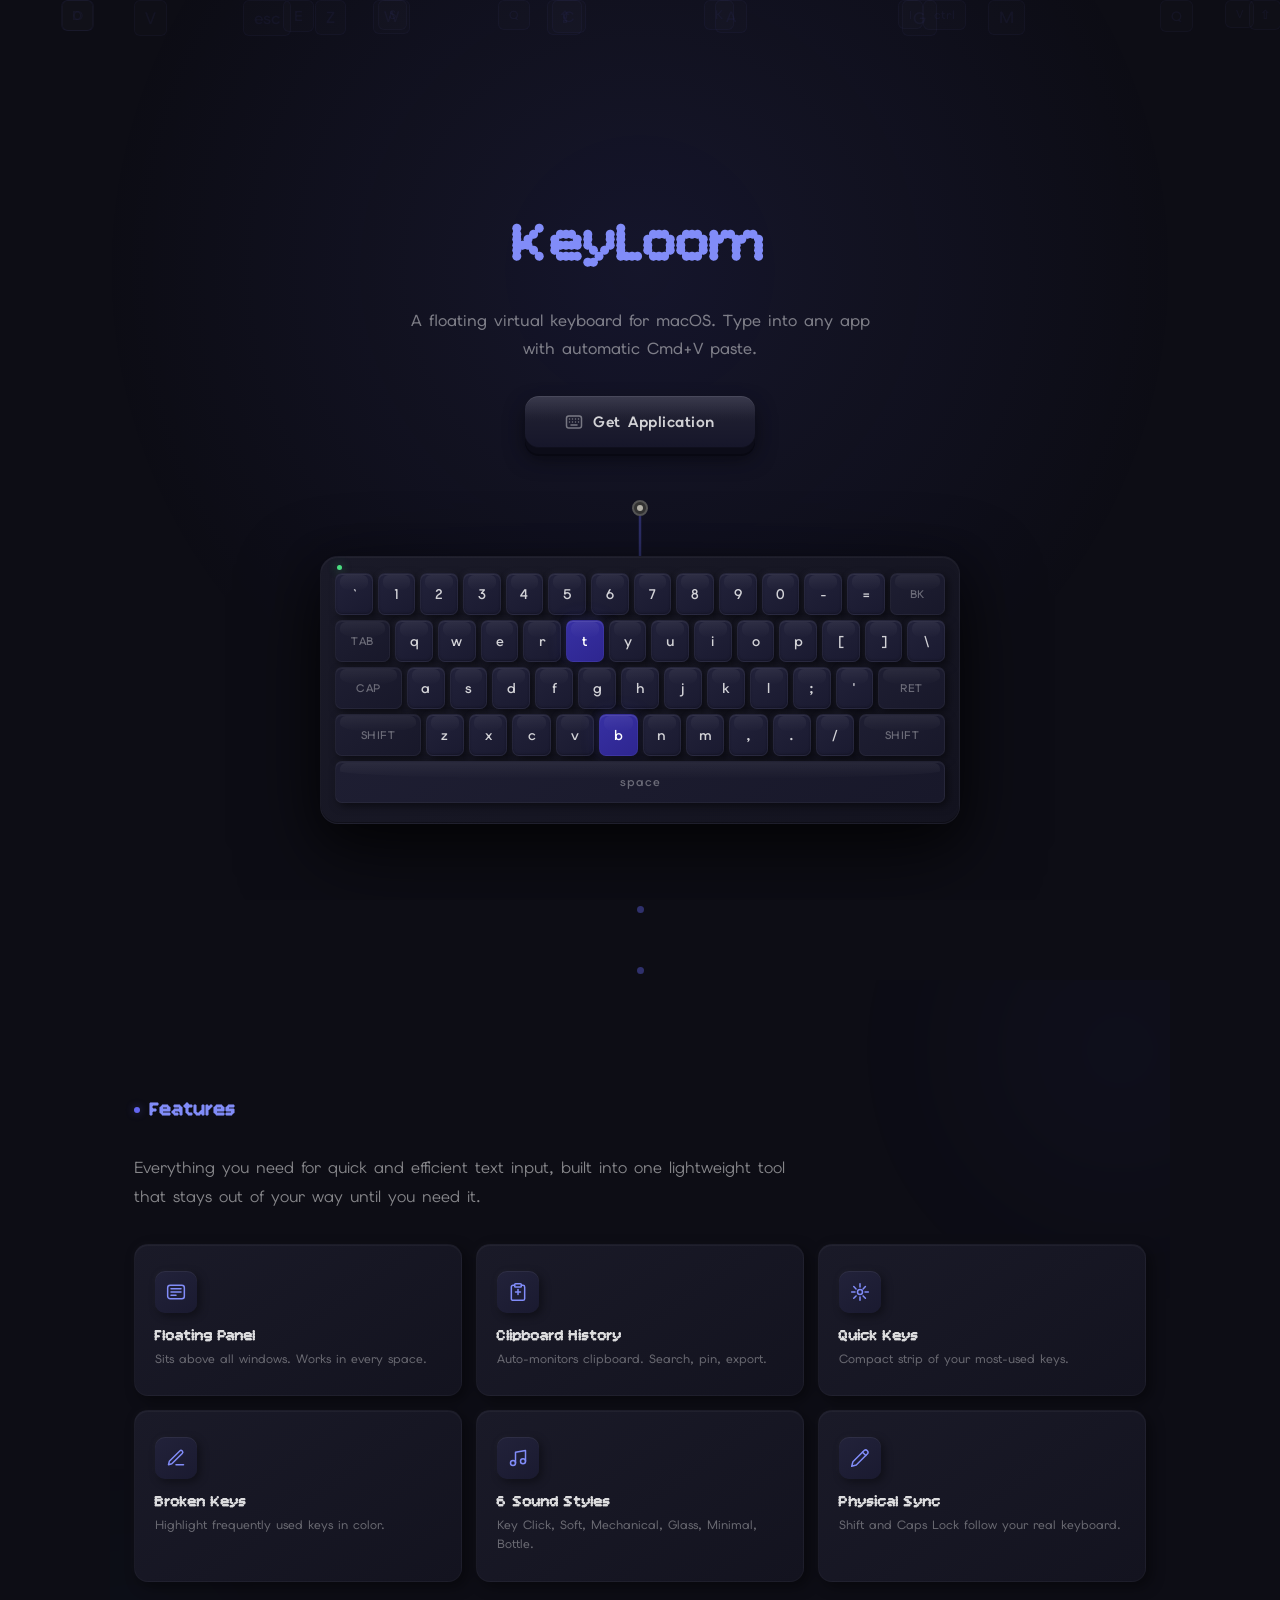
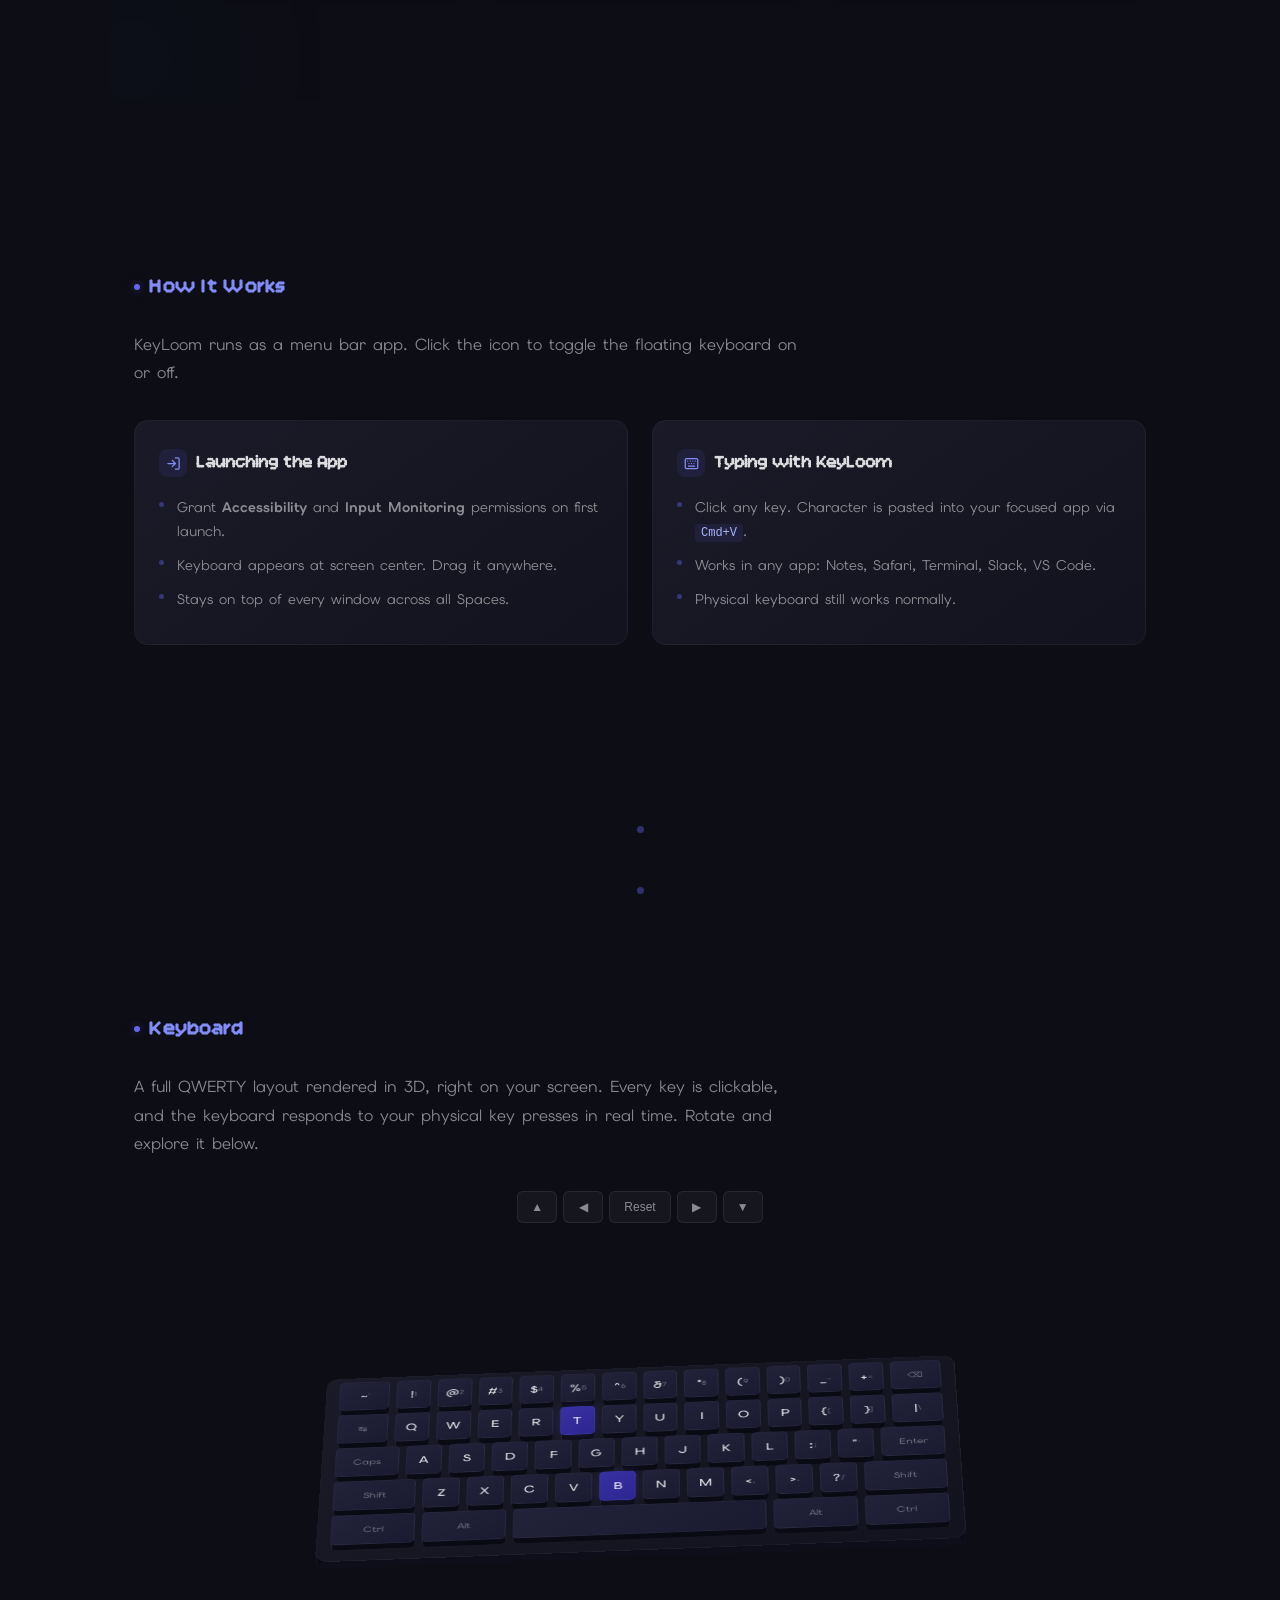
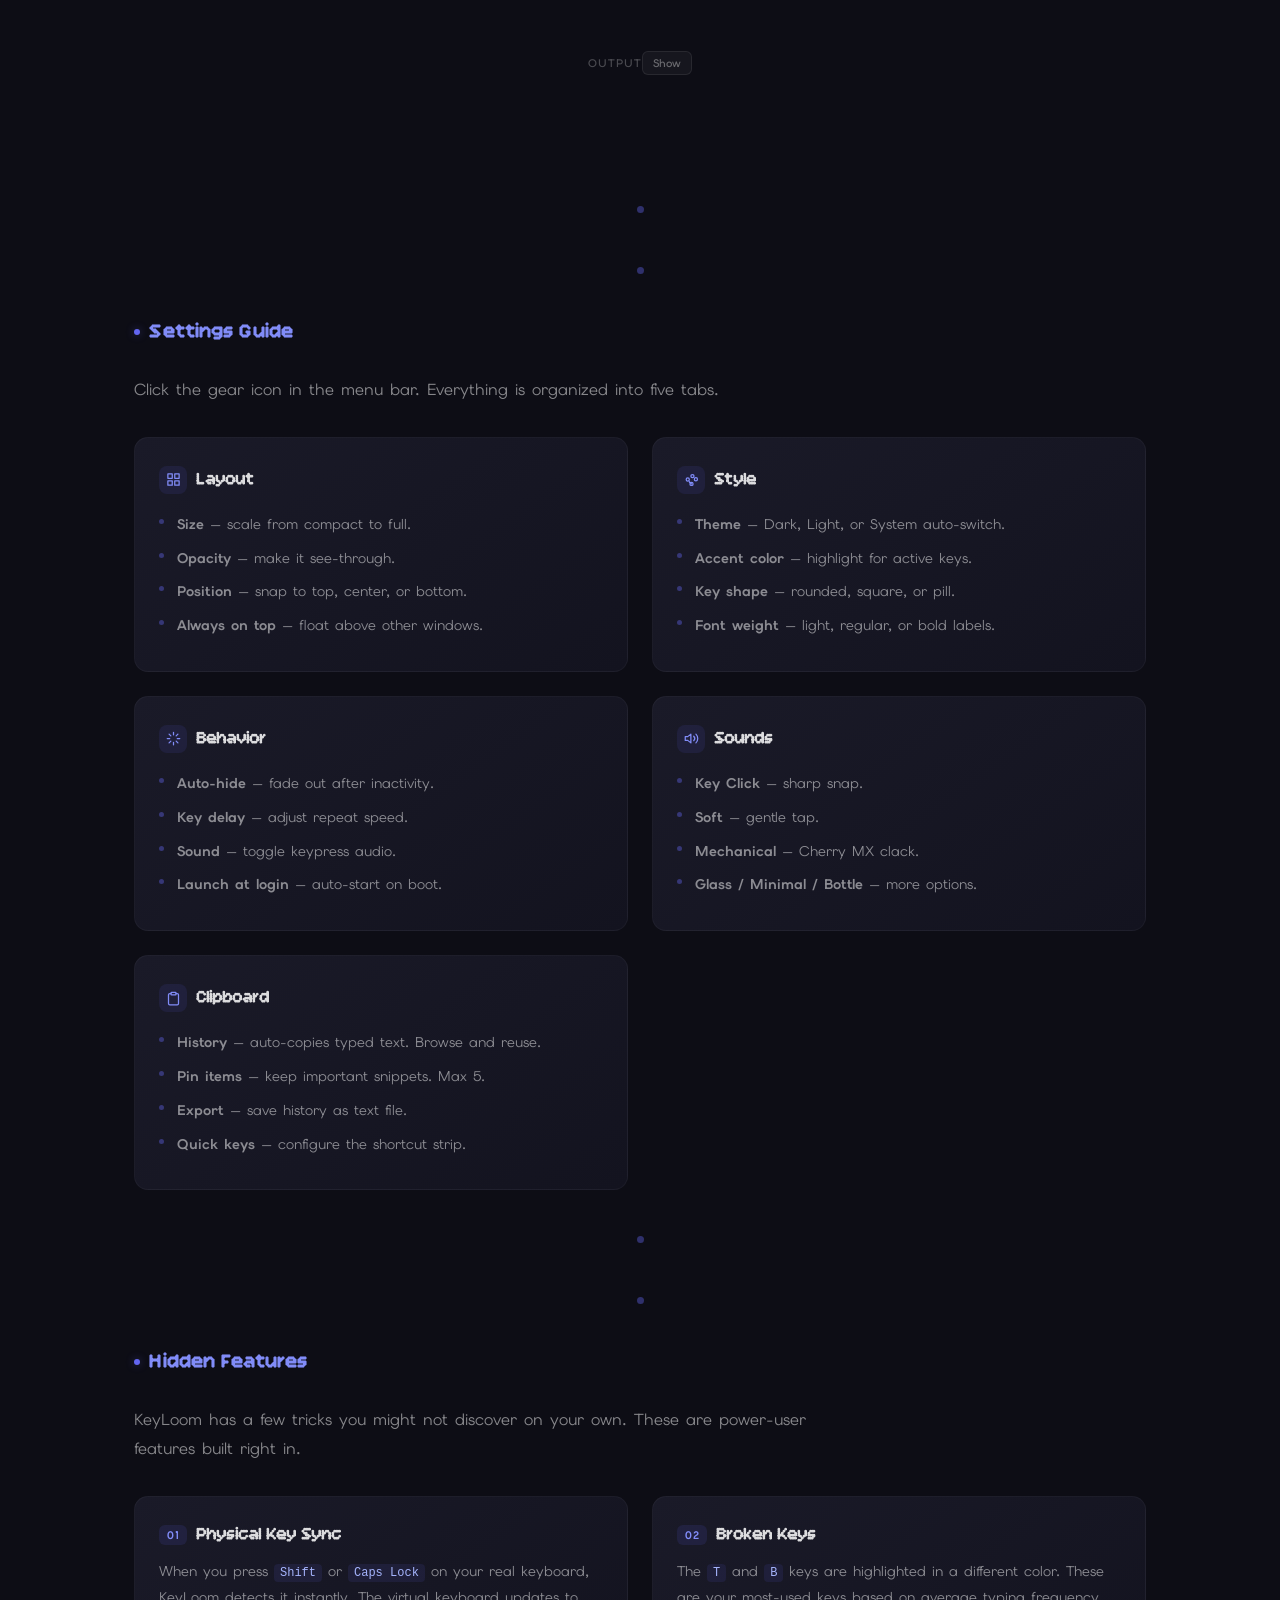
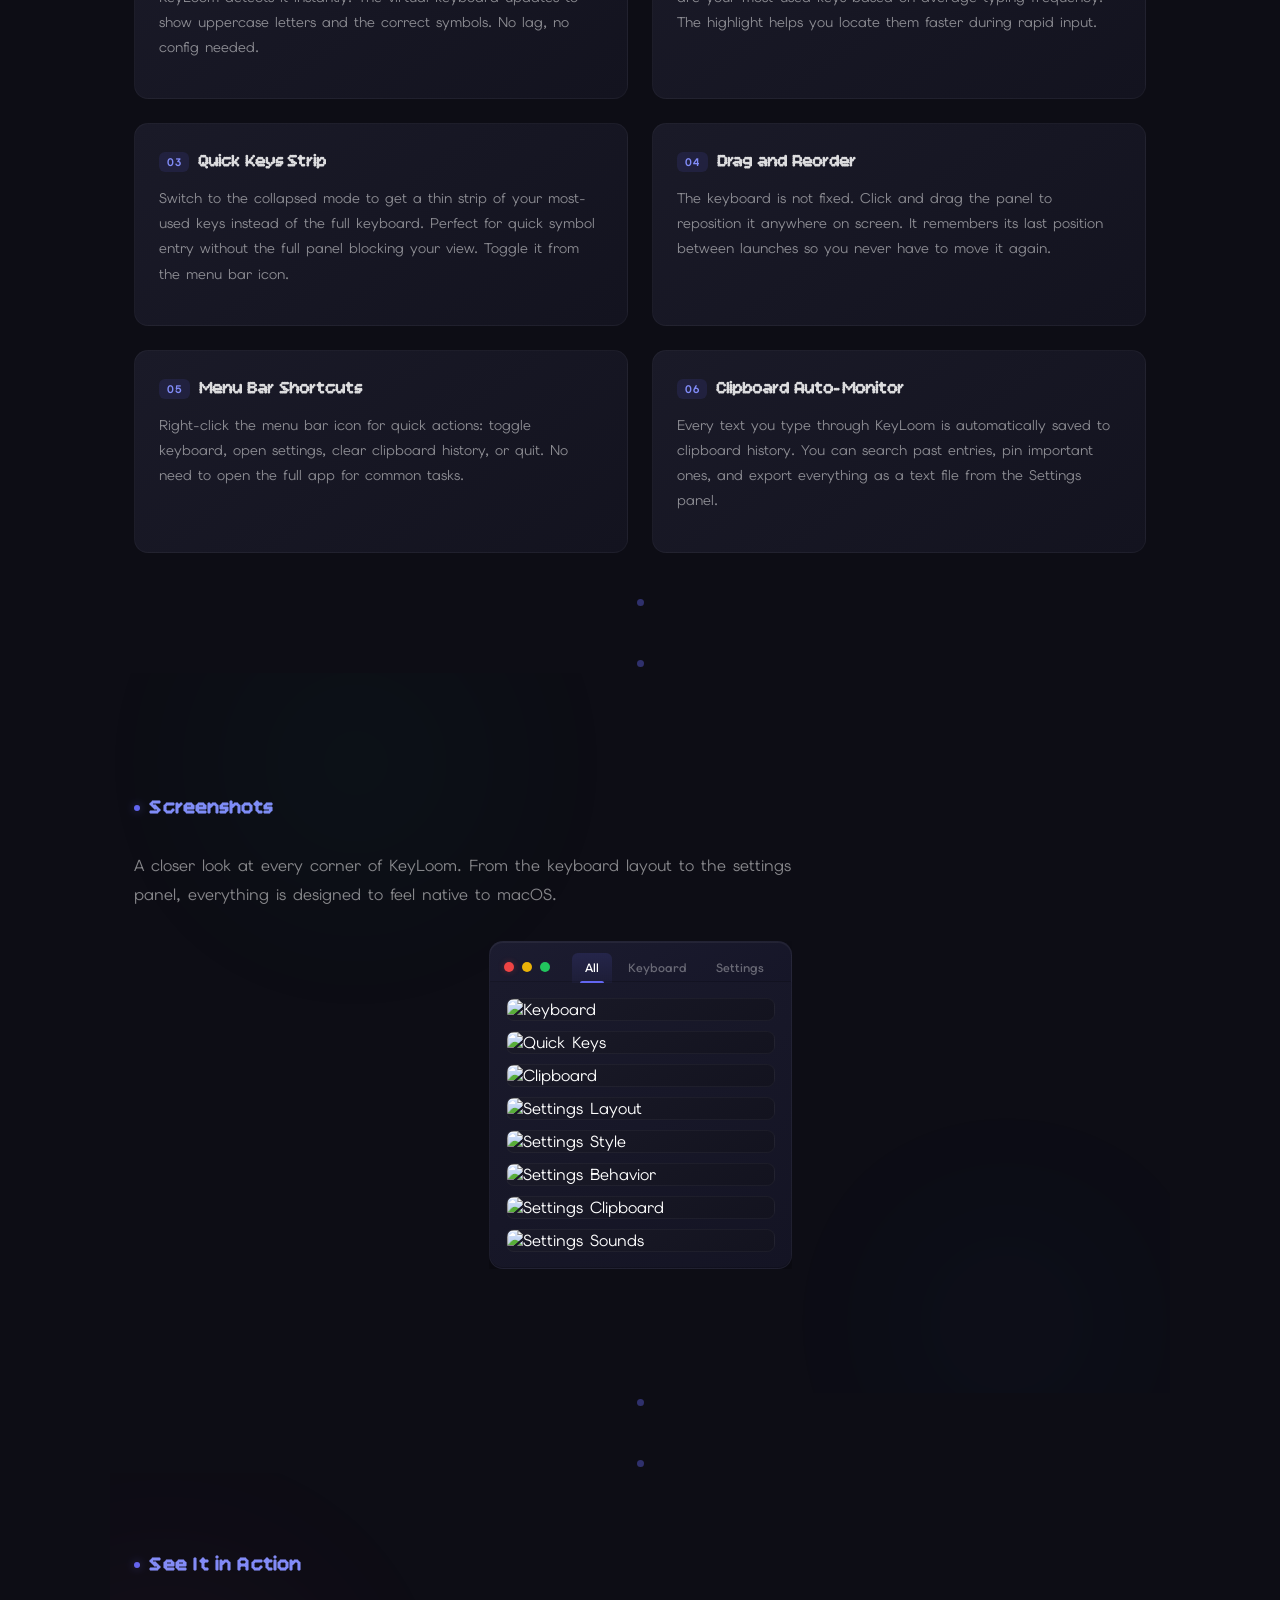
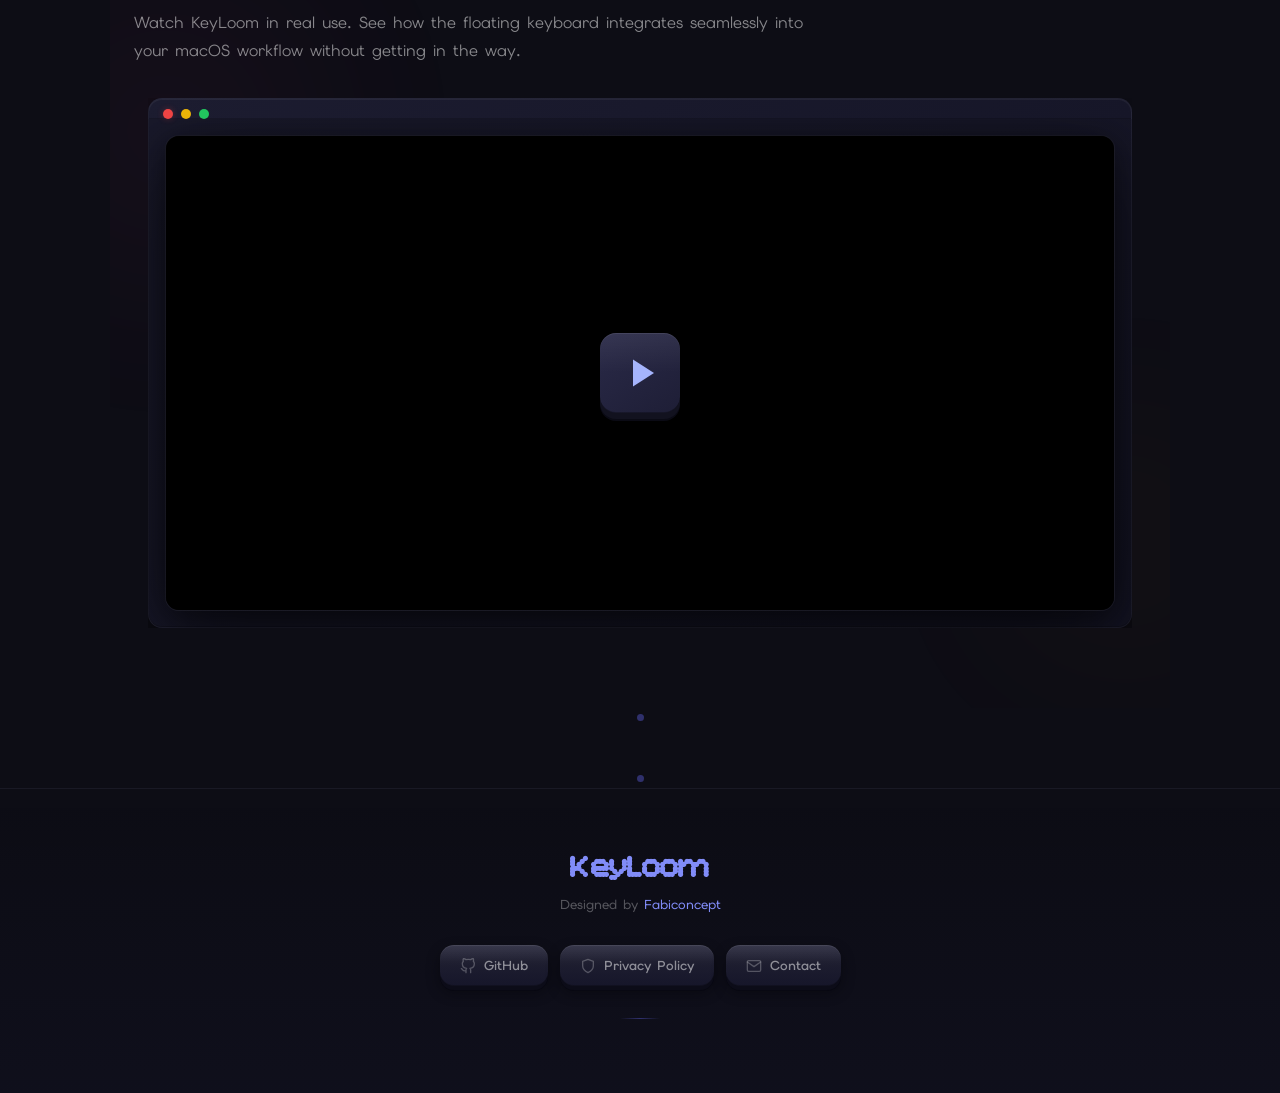
==== commit 581e475f: "feat: apply DRMFSLTD sounds to HTML hero keyboard" ====
--- a/screenshots/index.html
+++ b/screenshots/index.html
@@ -408,6 +408,7 @@
     flex-direction: column;
     justify-content: center;
     position: relative;
+    overflow: hidden;
   }
   .section-tall {
     min-height: 100vh;
@@ -560,6 +561,9 @@
   .blob-cyan { background: #06b6d4; }
   .blob-green { background: #10b981; }
   .blob-amber { background: #f59e0b; }
+  @media (max-width: 600px) {
+    .blob { transform: scale(0.5); }
+  }
 
   /* === 3D KEYBOARD === */
   .kb3d-controls {
@@ -2259,31 +2263,31 @@
     </svg>
     <div class="kb-base" id="kb-base">
       <div class="kb-row">
-        <div class="k">`</div><div class="k">1</div><div class="k">2</div><div class="k">3</div>
-        <div class="k">4</div><div class="k">5</div><div class="k">6</div><div class="k">7</div>
-        <div class="k">8</div><div class="k">9</div><div class="k">0</div><div class="k">-</div>
-        <div class="k">=</div><div class="k fn w15">BK</div>
+        <div class="k" data-char="`" data-shift="~">`</div><div class="k" data-char="1" data-shift="!">1</div><div class="k" data-char="2" data-shift="@">2</div><div class="k" data-char="3" data-shift="#">3</div>
+        <div class="k" data-char="4" data-shift="$">4</div><div class="k" data-char="5" data-shift="%">5</div><div class="k" data-char="6" data-shift="^">6</div><div class="k" data-char="7" data-shift="&">7</div>
+        <div class="k" data-char="8" data-shift="*">8</div><div class="k" data-char="9" data-shift="(">9</div><div class="k" data-char="0" data-shift=")">0</div><div class="k" data-char="-" data-shift="_">-</div>
+        <div class="k" data-char="=" data-shift="+">=</div><div class="k fn w15">BK</div>
       </div>
       <div class="kb-row">
         <div class="k fn w15">TAB</div>
-        <div class="k">q</div><div class="k">w</div><div class="k">e</div><div class="k">r</div>
-        <div class="k broken">t</div><div class="k">y</div><div class="k">u</div>
-        <div class="k">i</div><div class="k">o</div><div class="k">p</div>
-        <div class="k">[</div><div class="k">]</div><div class="k">\</div>
+        <div class="k" data-char="q" data-shift="Q">q</div><div class="k" data-char="w" data-shift="W">w</div><div class="k" data-char="e" data-shift="E">e</div><div class="k" data-char="r" data-shift="R">r</div>
+        <div class="k broken" data-char="t" data-shift="T">t</div><div class="k" data-char="y" data-shift="Y">y</div><div class="k" data-char="u" data-shift="U">u</div>
+        <div class="k" data-char="i" data-shift="I">i</div><div class="k" data-char="o" data-shift="O">o</div><div class="k" data-char="p" data-shift="P">p</div>
+        <div class="k" data-char="[" data-shift="{">[</div><div class="k" data-char="]" data-shift="}">]</div><div class="k" data-char="\\" data-shift="|">\</div>
       </div>
       <div class="kb-row">
-        <div class="k fn w18">CAP</div>
-        <div class="k">a</div><div class="k">s</div><div class="k">d</div><div class="k">f</div>
-        <div class="k">g</div><div class="k">h</div><div class="k">j</div>
-        <div class="k">k</div><div class="k">l</div><div class="k">;</div><div class="k">'</div>
+        <div class="k fn w18 hero-caps-btn">CAP</div>
+        <div class="k" data-char="a" data-shift="A">a</div><div class="k" data-char="s" data-shift="S">s</div><div class="k" data-char="d" data-shift="D">d</div><div class="k" data-char="f" data-shift="F">f</div>
+        <div class="k" data-char="g" data-shift="G">g</div><div class="k" data-char="h" data-shift="H">h</div><div class="k" data-char="j" data-shift="J">j</div>
+        <div class="k" data-char="k" data-shift="K">k</div><div class="k" data-char="l" data-shift="L">l</div><div class="k" data-char=";" data-shift=":">;</div><div class="k" data-char="'" data-shift='"'>'</div>
         <div class="k fn w18">RET</div>
       </div>
       <div class="kb-row">
-        <div class="k fn w23">SHIFT</div>
-        <div class="k">z</div><div class="k">x</div><div class="k">c</div><div class="k">v</div>
-        <div class="k broken">b</div><div class="k">n</div><div class="k">m</div>
-        <div class="k">,</div><div class="k">.</div><div class="k">/</div>
-        <div class="k fn w23">SHIFT</div>
+        <div class="k fn w23 hero-shift-btn">SHIFT</div>
+        <div class="k" data-char="z" data-shift="Z">z</div><div class="k" data-char="x" data-shift="X">x</div><div class="k" data-char="c" data-shift="C">c</div><div class="k" data-char="v" data-shift="V">v</div>
+        <div class="k broken" data-char="b" data-shift="B">b</div><div class="k" data-char="n" data-shift="N">n</div><div class="k" data-char="m" data-shift="M">m</div>
+        <div class="k" data-char="," data-shift="<">,</div><div class="k" data-char="." data-shift=">">.</div><div class="k" data-char="/" data-shift="?">/</div>
+        <div class="k fn w23 hero-shift-btn">SHIFT</div>
       </div>
       <div class="kb-row">
         <div class="k fn wsp" style="font-size:12px;letter-spacing:1px;">space</div>
@@ -2291,6 +2295,44 @@
     </div>
   </div>
 </div>
+
+<script>
+(() => {
+  const kbBase = document.getElementById('kb-base');
+  if (!kbBase) return;
+  let heroShift = false;
+  let heroCaps = false;
+
+  function updateHeroKeys() {
+    kbBase.querySelectorAll('.k[data-char]').forEach(k => {
+      const ch = k.getAttribute('data-char');
+      const sh = k.getAttribute('data-shift');
+      if (!sh) return;
+      const isLetter = ch.length === 1 && /[a-z]/i.test(ch);
+      const showShift = heroShift || (heroCaps && isLetter);
+      k.textContent = showShift ? sh : ch;
+    });
+  }
+
+  kbBase.querySelectorAll('.hero-shift-btn').forEach(btn => {
+    btn.addEventListener('click', () => { heroShift = !heroShift; updateHeroKeys(); });
+  });
+  kbBase.querySelectorAll('.hero-caps-btn').forEach(btn => {
+    btn.addEventListener('click', () => { heroCaps = !heroCaps; heroShift = false; updateHeroKeys(); });
+  });
+  kbBase.querySelectorAll('.k[data-char]').forEach(k => {
+    k.addEventListener('click', () => {
+      const ch = k.getAttribute('data-char');
+      const sh = k.getAttribute('data-shift');
+      const isLetter = ch.length === 1 && /[a-z]/i.test(ch);
+      const showShift = heroShift || (heroCaps && isLetter);
+      if (showShift && sh) {
+        if (heroShift && !heroCaps) { heroShift = false; updateHeroKeys(); }
+      }
+    });
+  });
+})();
+</script>
 
 <div class="wire-divider reveal">
   <svg class="rope-svg" viewBox="0 0 20 60" preserveAspectRatio="none">
@@ -2958,7 +3000,8 @@
       keyEl.addEventListener('mousedown', () => {
         keyEl.classList.add('kb3d-active');
         typeKey(code);
-        playKeySound(300 + Math.random() * 200);
+        const ch = keyEl.getAttribute('data-char') || keyEl.textContent.trim().toLowerCase();
+        playKeySound(ch);
       });
       keyEl.addEventListener('mouseup', () => {
         keyEl.classList.remove('kb3d-active');
@@ -2979,7 +3022,8 @@
       const key = kb3d.querySelector(`[data-key="${e.code}"]`);
       if (key) {
         key.classList.add('kb3d-active');
-        playKeySound(320 + Math.random() * 160);
+        const ch = key.getAttribute('data-char') || key.textContent.trim().toLowerCase();
+        playKeySound(ch);
         // Also type into output if visible
         const out = document.getElementById('kb3d-output');
         if (out && out.style.display !== 'none') {
@@ -3226,14 +3270,31 @@
     requestAnimationFrame(loop);
   })();
 
-  // ── Keyboard Sound System ─────────────────────────────────────
+  // ── Keyboard Sound System (DRMFSLTD) ──────────────────────────
+  const NOTE_FREQS = {
+    do: 261.63, re: 293.66, mi: 329.63, fa: 349.23,
+    sol: 392.00, la: 440.00, ti: 493.88, do2: 523.25
+  };
+  const KEY_NOTE_MAP = {
+    'q':'do','w':'re','e':'mi','r':'fa','t':'sol','y':'la','u':'ti','i':'do2',
+    'a':'do','s':'re','d':'mi','f':'fa','g':'sol','h':'la','j':'ti','k':'do2',
+    'z':'do','x':'re','c':'mi','v':'fa','b':'sol','n':'la','m':'ti',
+    '1':'do','2':'re','3':'mi','4':'fa','5':'sol','6':'la','7':'ti','8':'do2',
+    '9':'do','0':'re','-':'mi','=':'fa',
+    '[':'sol',']':'la','\\':'ti',
+    ';':'do2',',':'re','.':'mi','/':'fa',
+    '`':'do'
+  };
+
   let _audioCtx;
   function getAudioCtx() {
     if (!_audioCtx) _audioCtx = new (window.AudioContext || window.webkitAudioContext)();
     return _audioCtx;
   }
-  function playKeySound(freq) {
+  function playKeySound(keyChar) {
     try {
+      const note = KEY_NOTE_MAP[keyChar] || 'do';
+      const freq = NOTE_FREQS[note] || 261.63;
       const ctx = getAudioCtx();
       const osc = ctx.createOscillator();
       const gain = ctx.createGain();
@@ -3251,7 +3312,8 @@
   document.querySelectorAll('.k').forEach(key => {
     key.addEventListener('mousedown', () => {
       key.classList.add('pressed');
-      playKeySound(280 + Math.random() * 180);
+      const ch = key.getAttribute('data-char') || key.textContent.trim().toLowerCase();
+      playKeySound(ch);
     });
     key.addEventListener('mouseup', () => key.classList.remove('pressed'));
     key.addEventListener('mouseleave', () => key.classList.remove('pressed'));
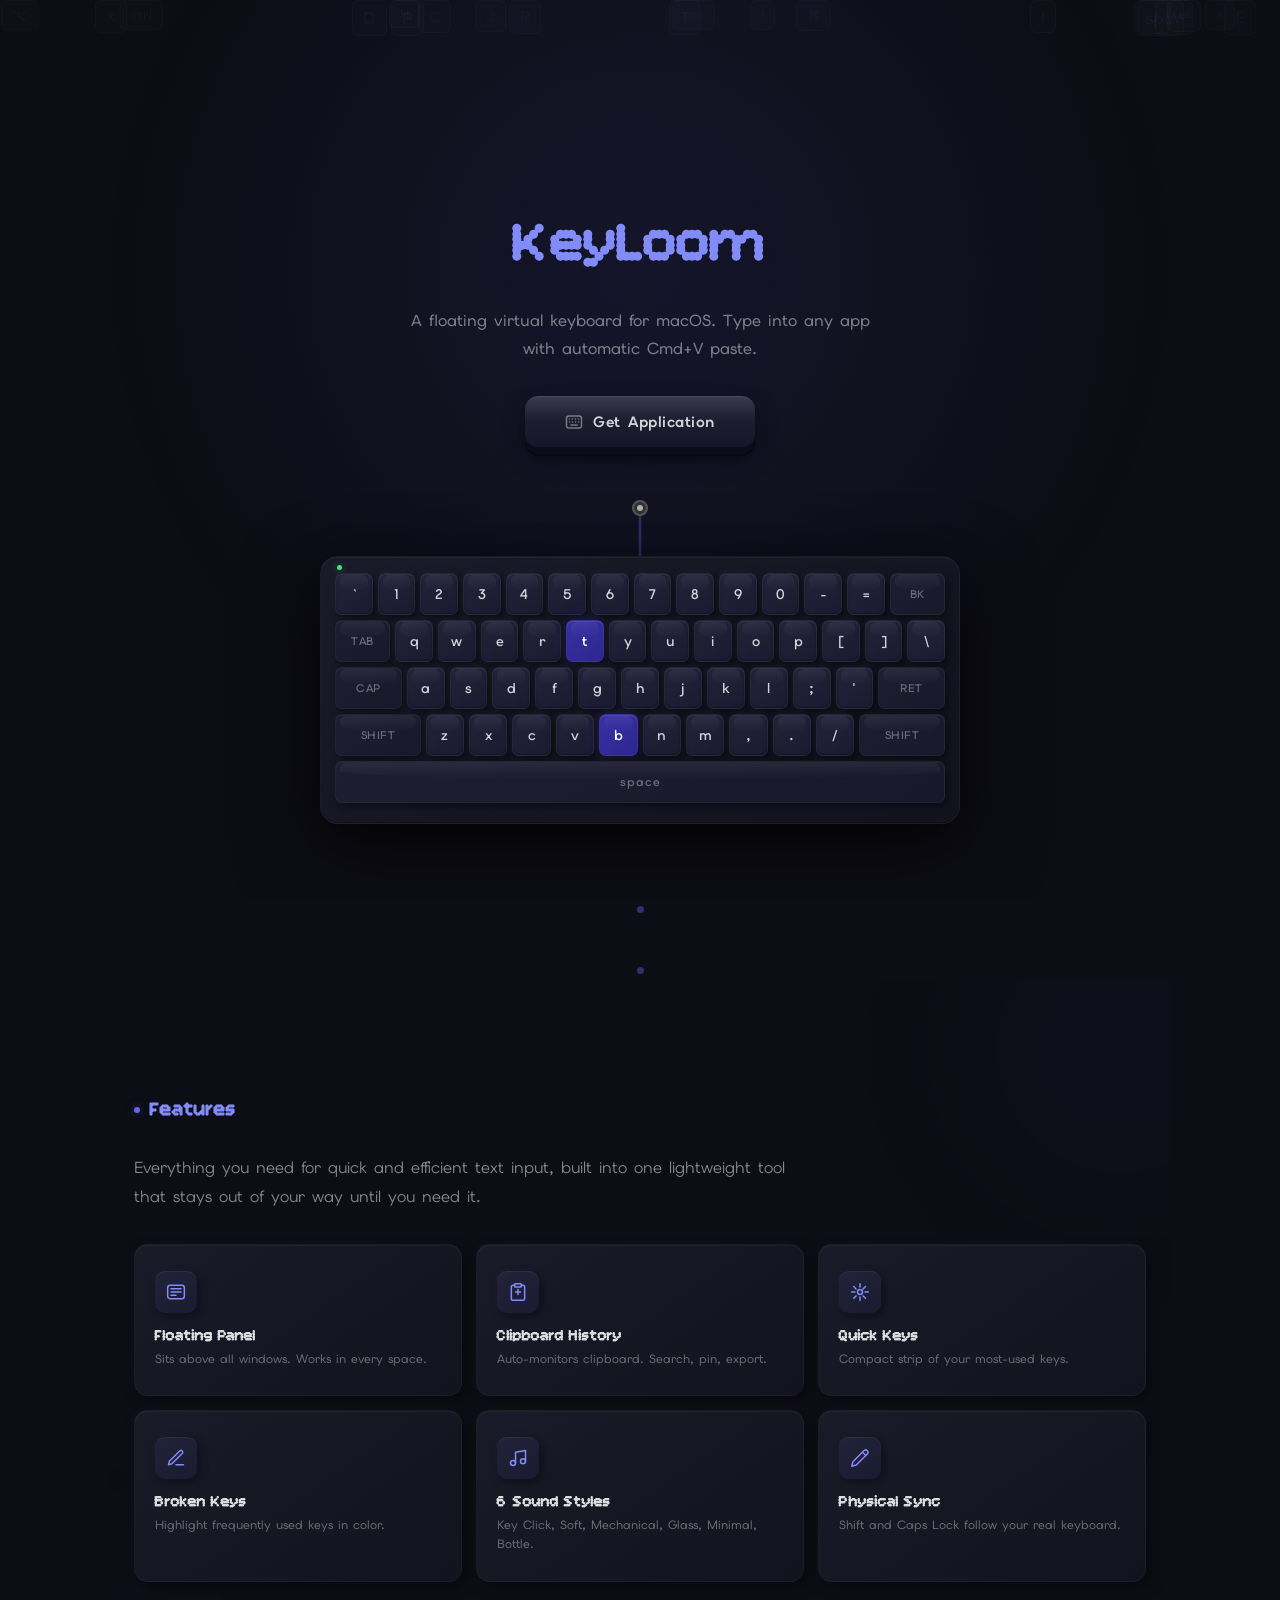
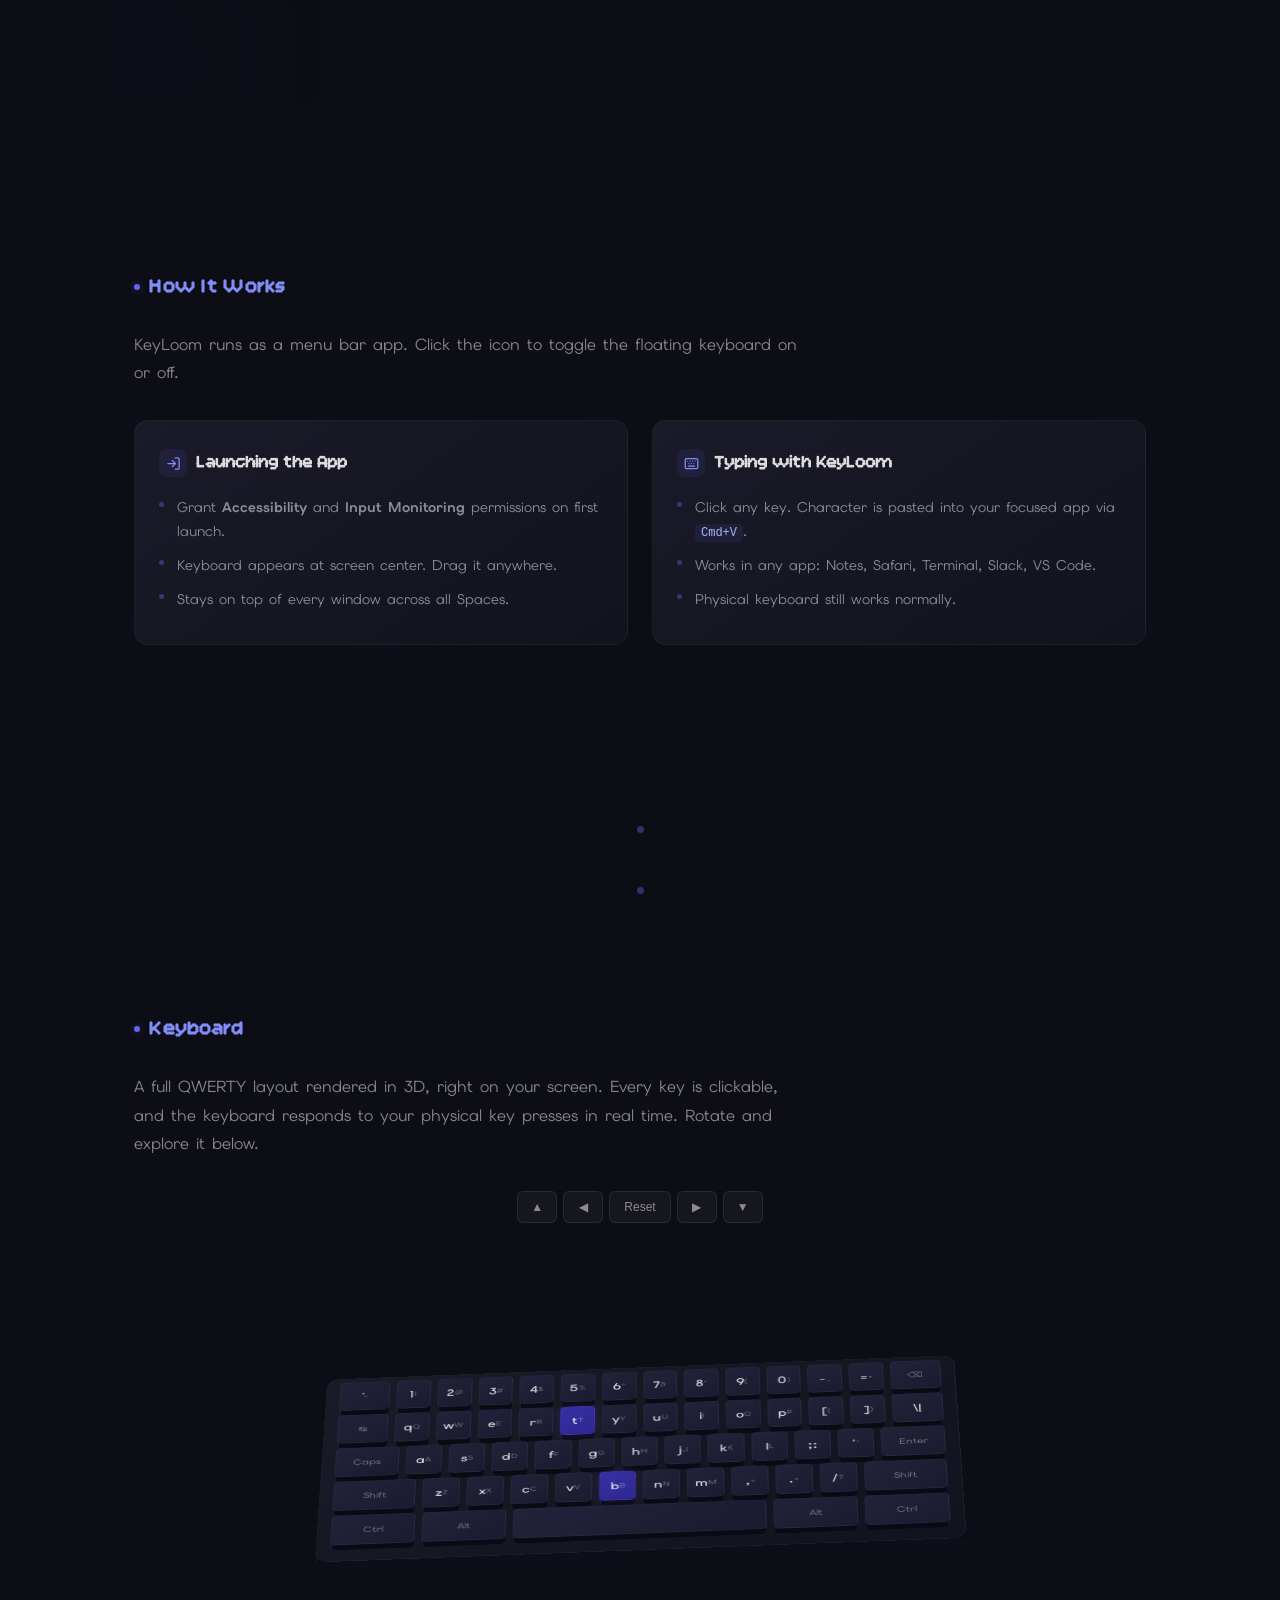
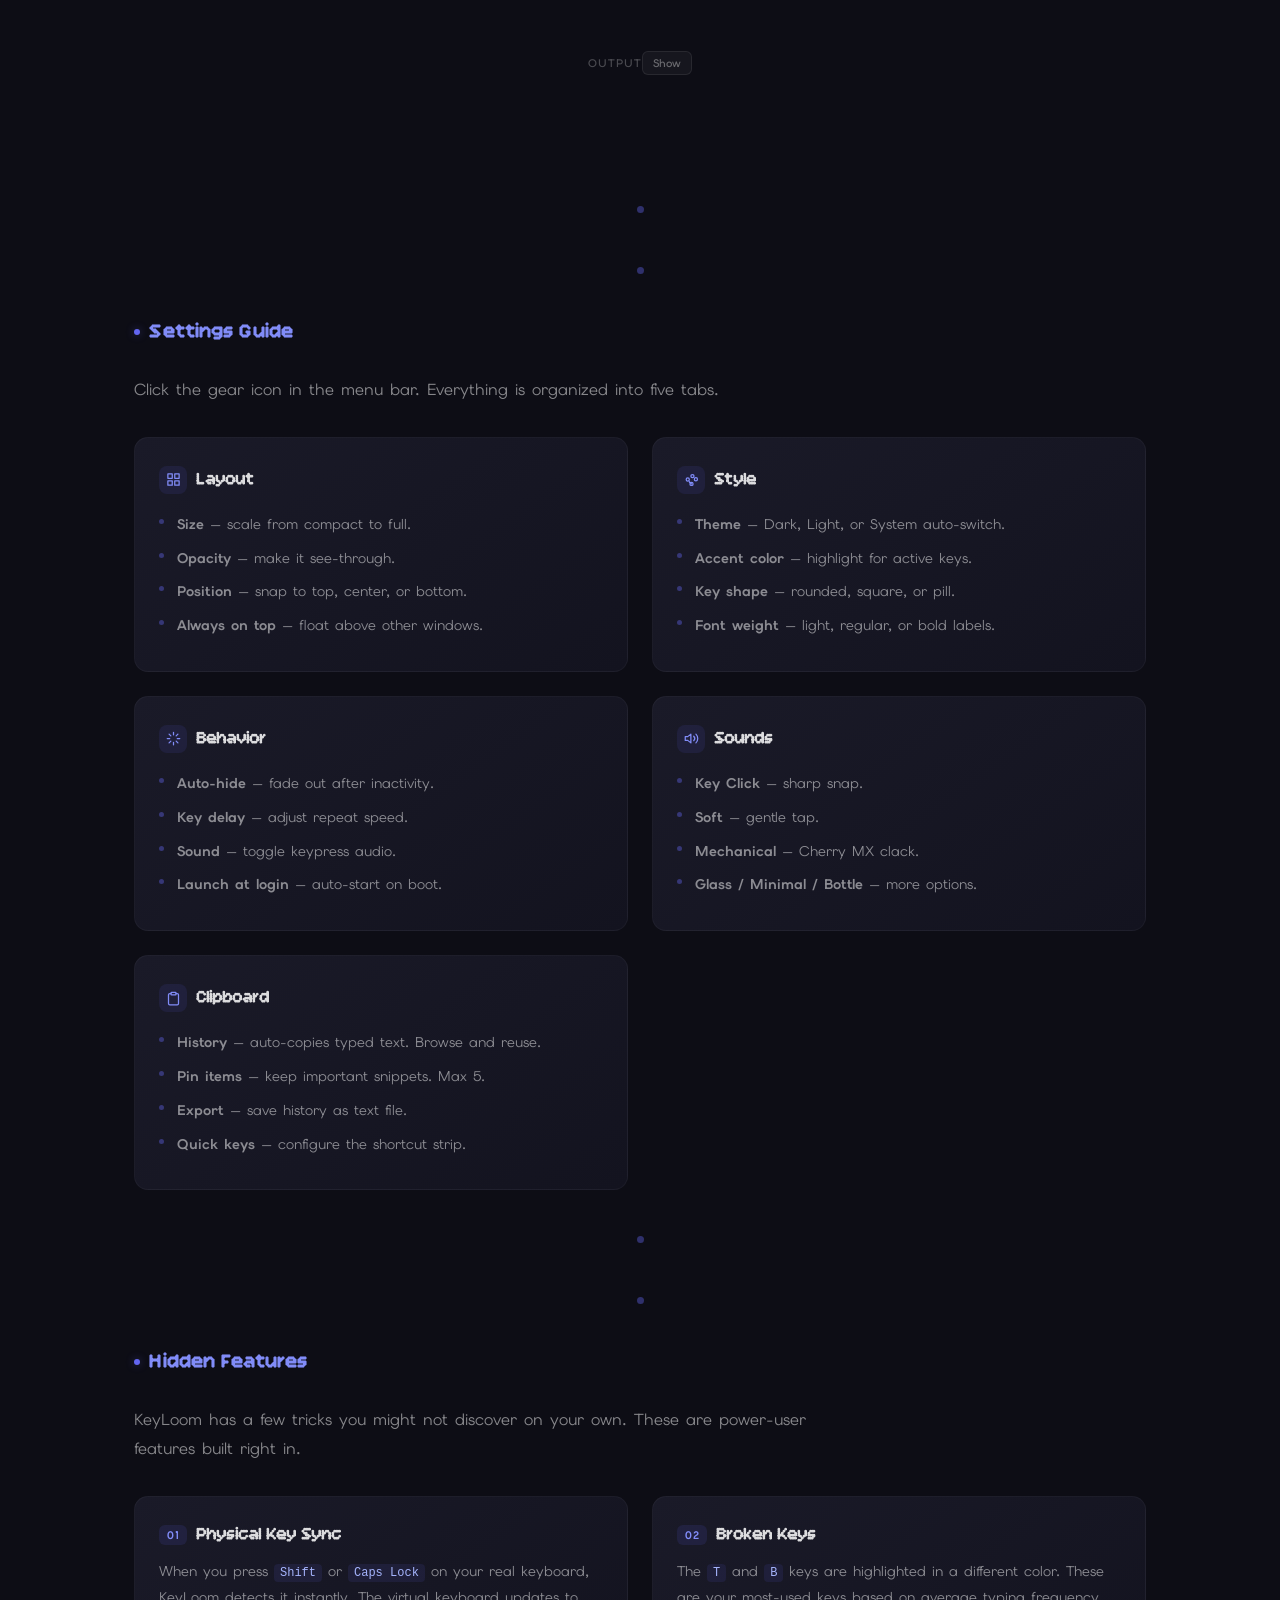
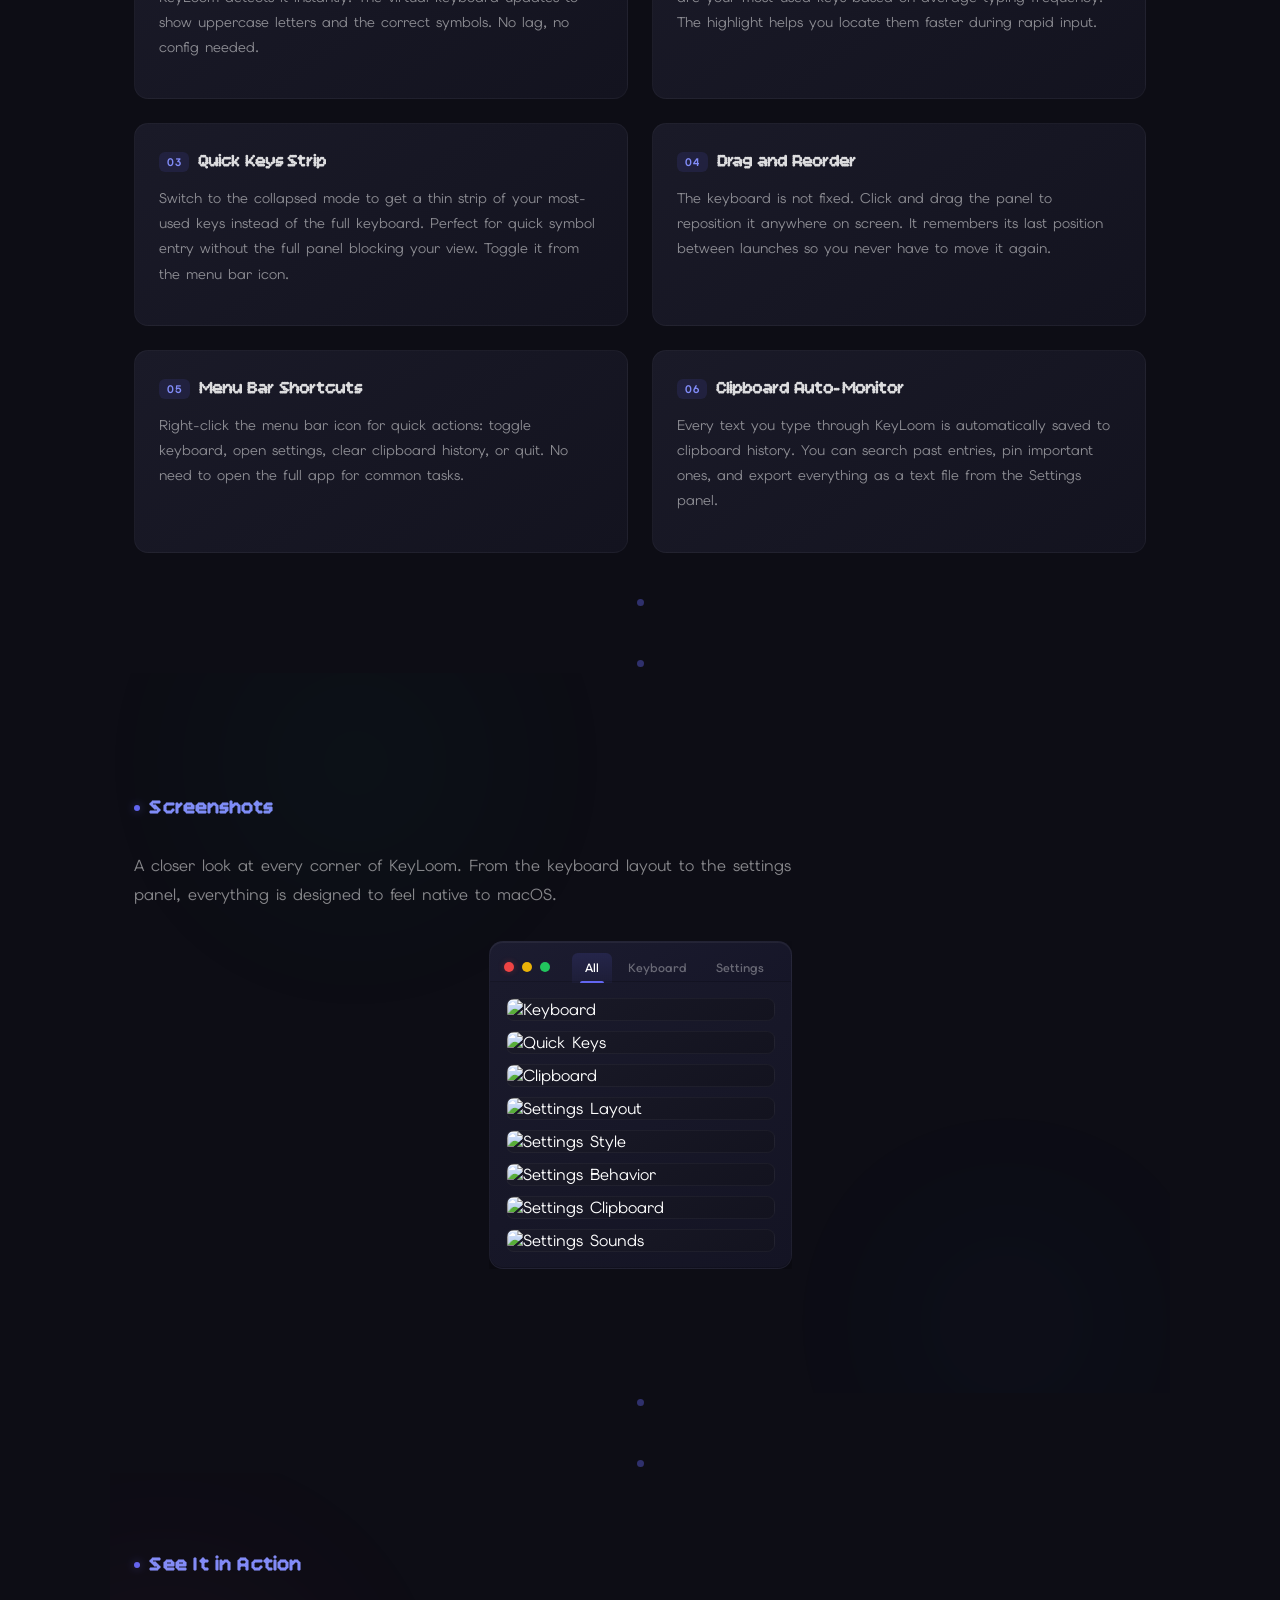
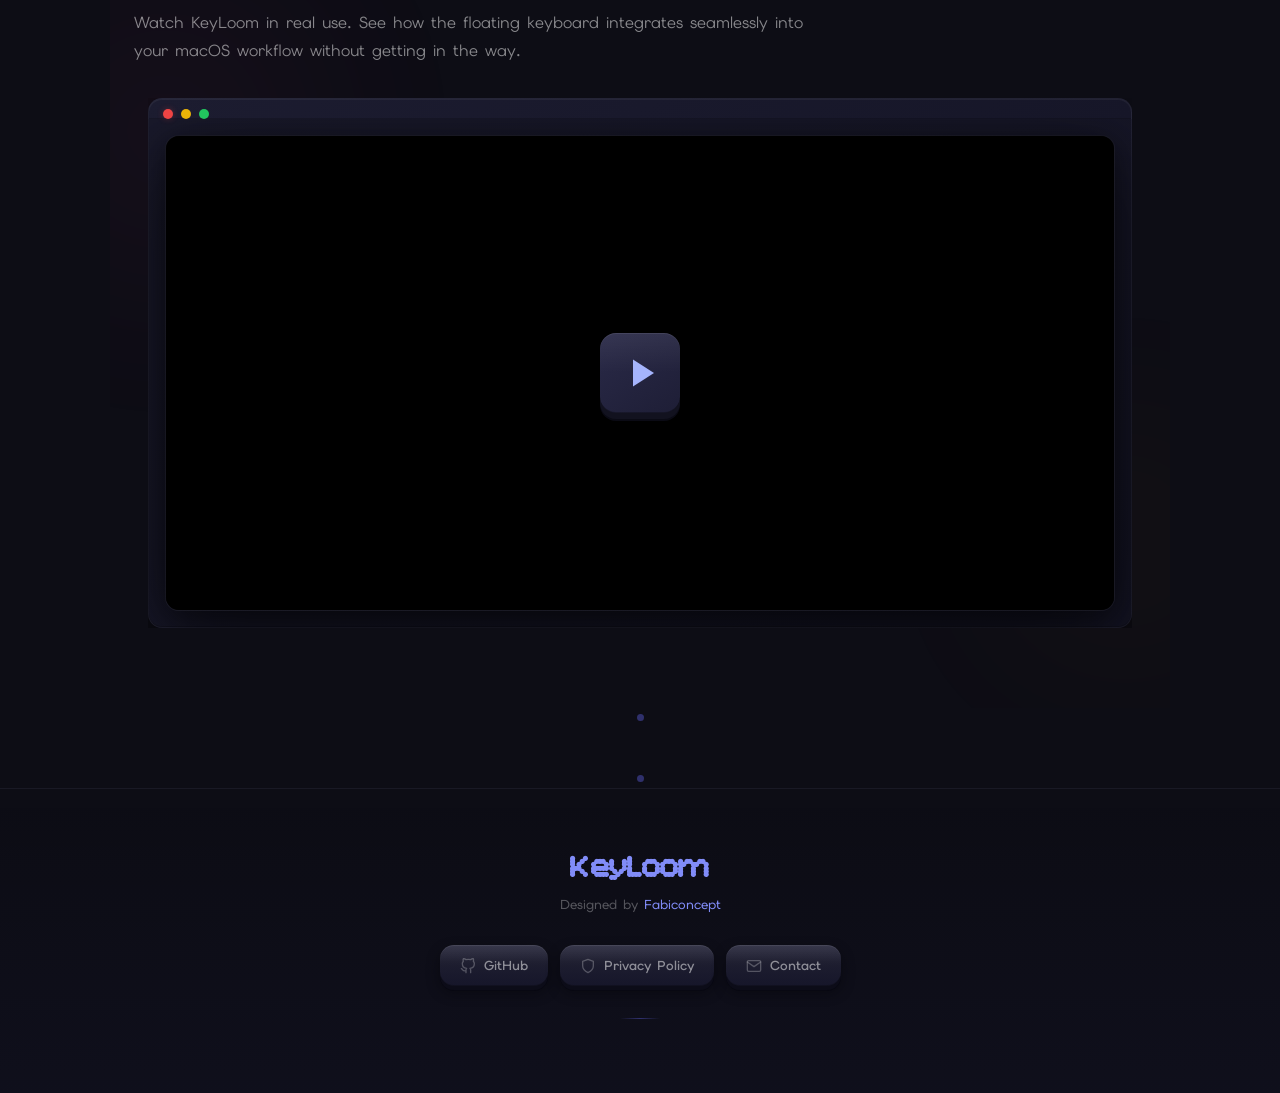
==== commit 54d84943: "feat: 3D keyboard shift/capslock, capslock indicator light on hero" ====
--- a/screenshots/index.html
+++ b/screenshots/index.html
@@ -286,8 +286,13 @@
     top: 8px; left: 16px;
     width: 5px; height: 5px;
     border-radius: 50%;
-    background: #4ade80;
+    background: var(--caps-indicator, #4ade80);
     box-shadow: 0 0 8px rgba(74,222,128,0.5), 0 0 20px rgba(74,222,128,0.2);
+    transition: background 0.2s, box-shadow 0.2s;
+  }
+  .kb-base.caps-on::before {
+    background: #f59e0b;
+    box-shadow: 0 0 8px rgba(245,158,11,0.5), 0 0 20px rgba(245,158,11,0.2);
   }
   .kb-row { display: flex; gap: 5px; margin-bottom: 5px; }
   .kb-row:last-child { margin-bottom: 0; }
@@ -2299,11 +2304,13 @@
 <script>
 (() => {
   const kbBase = document.getElementById('kb-base');
-  if (!kbBase) return;
+  const kb3d = document.getElementById('kb3d');
+  if (!kbBase && !kb3d) return;
   let heroShift = false;
   let heroCaps = false;
 
   function updateHeroKeys() {
+    if (!kbBase) return;
     kbBase.querySelectorAll('.k[data-char]').forEach(k => {
       const ch = k.getAttribute('data-char');
       const sh = k.getAttribute('data-shift');
@@ -2312,25 +2319,67 @@
       const showShift = heroShift || (heroCaps && isLetter);
       k.textContent = showShift ? sh : ch;
     });
-  }
-
-  kbBase.querySelectorAll('.hero-shift-btn').forEach(btn => {
-    btn.addEventListener('click', () => { heroShift = !heroShift; updateHeroKeys(); });
-  });
-  kbBase.querySelectorAll('.hero-caps-btn').forEach(btn => {
-    btn.addEventListener('click', () => { heroCaps = !heroCaps; heroShift = false; updateHeroKeys(); });
-  });
-  kbBase.querySelectorAll('.k[data-char]').forEach(k => {
-    k.addEventListener('click', () => {
+    if (heroCaps) {
+      kbBase.style.setProperty('--caps-indicator', '#f59e0b');
+      kbBase.classList.add('caps-on');
+    } else {
+      kbBase.style.setProperty('--caps-indicator', '#4ade80');
+      kbBase.classList.remove('caps-on');
+    }
+  }
+
+  function update3DKeys() {
+    if (!kb3d) return;
+    kb3d.querySelectorAll('.kb3d-key[data-char]').forEach(k => {
       const ch = k.getAttribute('data-char');
       const sh = k.getAttribute('data-shift');
+      if (!sh) return;
+      const span = k.querySelector('span');
       const isLetter = ch.length === 1 && /[a-z]/i.test(ch);
       const showShift = heroShift || (heroCaps && isLetter);
-      if (showShift && sh) {
-        if (heroShift && !heroCaps) { heroShift = false; updateHeroKeys(); }
+      for (const node of k.childNodes) {
+        if (node.nodeType === 3) {
+          node.textContent = showShift ? sh : ch;
+          break;
+        }
       }
+      if (span) span.textContent = showShift ? ch : sh;
     });
+  }
+
+  function updateAllKeys() { updateHeroKeys(); update3DKeys(); }
+
+  document.addEventListener('keydown', e => {
+    if (e.code === 'ShiftLeft' || e.code === 'ShiftRight') {
+      if (!heroShift) { heroShift = true; updateAllKeys(); }
+    }
+    if (e.code === 'CapsLock') {
+      heroCaps = !heroCaps;
+      heroShift = false;
+      updateAllKeys();
+    }
   });
+  document.addEventListener('keyup', e => {
+    if (e.code === 'ShiftLeft' || e.code === 'ShiftRight') {
+      heroShift = false;
+      updateAllKeys();
+    }
+  });
+
+  if (kbBase) {
+    kbBase.querySelectorAll('.hero-shift-btn').forEach(btn => {
+      btn.addEventListener('click', () => { heroShift = !heroShift; updateAllKeys(); });
+    });
+    kbBase.querySelectorAll('.hero-caps-btn').forEach(btn => {
+      btn.addEventListener('click', () => { heroCaps = !heroCaps; heroShift = false; updateAllKeys(); });
+    });
+  }
+  if (kb3d) {
+    const capsKey = kb3d.querySelector('[data-key="CapsLock"]');
+    if (capsKey) capsKey.addEventListener('click', () => { heroCaps = !heroCaps; heroShift = false; updateAllKeys(); });
+    const shiftKeys = kb3d.querySelectorAll('[data-key="ShiftLeft"],[data-key="ShiftRight"]');
+    shiftKeys.forEach(btn => btn.addEventListener('click', () => { heroShift = !heroShift; updateAllKeys(); }));
+  }
 })();
 </script>
 
@@ -2408,67 +2457,67 @@
       <div class="kb3d-side-back"></div>
       <!-- Row 1: Number row -->
       <div class="kb3d-row">
-        <div class="kb3d-key kb3d-w15" data-key="Backquote"><div class="k-face k-top"></div><div class="k-face k-left"></div><div class="k-face k-right"></div><div class="k-face k-bottom"></div><div class="k-face k-back"></div>~<span>`</span></div>
-        <div class="kb3d-key" data-key="Digit1"><div class="k-face k-top"></div><div class="k-face k-left"></div><div class="k-face k-right"></div><div class="k-face k-bottom"></div><div class="k-face k-back"></div>!<span>1</span></div>
-        <div class="kb3d-key" data-key="Digit2"><div class="k-face k-top"></div><div class="k-face k-left"></div><div class="k-face k-right"></div><div class="k-face k-bottom"></div><div class="k-face k-back"></div>@<span>2</span></div>
-        <div class="kb3d-key" data-key="Digit3"><div class="k-face k-top"></div><div class="k-face k-left"></div><div class="k-face k-right"></div><div class="k-face k-bottom"></div><div class="k-face k-back"></div>#<span>3</span></div>
-        <div class="kb3d-key" data-key="Digit4"><div class="k-face k-top"></div><div class="k-face k-left"></div><div class="k-face k-right"></div><div class="k-face k-bottom"></div><div class="k-face k-back"></div>$<span>4</span></div>
-        <div class="kb3d-key" data-key="Digit5"><div class="k-face k-top"></div><div class="k-face k-left"></div><div class="k-face k-right"></div><div class="k-face k-bottom"></div><div class="k-face k-back"></div>%<span>5</span></div>
-        <div class="kb3d-key" data-key="Digit6"><div class="k-face k-top"></div><div class="k-face k-left"></div><div class="k-face k-right"></div><div class="k-face k-bottom"></div><div class="k-face k-back"></div>^<span>6</span></div>
-        <div class="kb3d-key" data-key="Digit7"><div class="k-face k-top"></div><div class="k-face k-left"></div><div class="k-face k-right"></div><div class="k-face k-bottom"></div><div class="k-face k-back"></div>&amp;<span>7</span></div>
-        <div class="kb3d-key" data-key="Digit8"><div class="k-face k-top"></div><div class="k-face k-left"></div><div class="k-face k-right"></div><div class="k-face k-bottom"></div><div class="k-face k-back"></div>*<span>8</span></div>
-        <div class="kb3d-key" data-key="Digit9"><div class="k-face k-top"></div><div class="k-face k-left"></div><div class="k-face k-right"></div><div class="k-face k-bottom"></div><div class="k-face k-back"></div>(<span>9</span></div>
-        <div class="kb3d-key" data-key="Digit0"><div class="k-face k-top"></div><div class="k-face k-left"></div><div class="k-face k-right"></div><div class="k-face k-bottom"></div><div class="k-face k-back"></div>)<span>0</span></div>
-        <div class="kb3d-key" data-key="Minus"><div class="k-face k-top"></div><div class="k-face k-left"></div><div class="k-face k-right"></div><div class="k-face k-bottom"></div><div class="k-face k-back"></div>_<span>-</span></div>
-        <div class="kb3d-key" data-key="Equal"><div class="k-face k-top"></div><div class="k-face k-left"></div><div class="k-face k-right"></div><div class="k-face k-bottom"></div><div class="k-face k-back"></div>+<span>=</span></div>
+        <div class="kb3d-key kb3d-w15" data-key="Backquote" data-char="`" data-shift="~"><div class="k-face k-top"></div><div class="k-face k-left"></div><div class="k-face k-right"></div><div class="k-face k-bottom"></div><div class="k-face k-back"></div>`<span>~</span></div>
+        <div class="kb3d-key" data-key="Digit1" data-char="1" data-shift="!"><div class="k-face k-top"></div><div class="k-face k-left"></div><div class="k-face k-right"></div><div class="k-face k-bottom"></div><div class="k-face k-back"></div>1<span>!</span></div>
+        <div class="kb3d-key" data-key="Digit2" data-char="2" data-shift="@"><div class="k-face k-top"></div><div class="k-face k-left"></div><div class="k-face k-right"></div><div class="k-face k-bottom"></div><div class="k-face k-back"></div>2<span>@</span></div>
+        <div class="kb3d-key" data-key="Digit3" data-char="3" data-shift="#"><div class="k-face k-top"></div><div class="k-face k-left"></div><div class="k-face k-right"></div><div class="k-face k-bottom"></div><div class="k-face k-back"></div>3<span>#</span></div>
+        <div class="kb3d-key" data-key="Digit4" data-char="4" data-shift="$"><div class="k-face k-top"></div><div class="k-face k-left"></div><div class="k-face k-right"></div><div class="k-face k-bottom"></div><div class="k-face k-back"></div>4<span>$</span></div>
+        <div class="kb3d-key" data-key="Digit5" data-char="5" data-shift="%"><div class="k-face k-top"></div><div class="k-face k-left"></div><div class="k-face k-right"></div><div class="k-face k-bottom"></div><div class="k-face k-back"></div>5<span>%</span></div>
+        <div class="kb3d-key" data-key="Digit6" data-char="6" data-shift="^"><div class="k-face k-top"></div><div class="k-face k-left"></div><div class="k-face k-right"></div><div class="k-face k-bottom"></div><div class="k-face k-back"></div>6<span>^</span></div>
+        <div class="kb3d-key" data-key="Digit7" data-char="7" data-shift="&amp;"><div class="k-face k-top"></div><div class="k-face k-left"></div><div class="k-face k-right"></div><div class="k-face k-bottom"></div><div class="k-face k-back"></div>7<span>&amp;</span></div>
+        <div class="kb3d-key" data-key="Digit8" data-char="8" data-shift="*"><div class="k-face k-top"></div><div class="k-face k-left"></div><div class="k-face k-right"></div><div class="k-face k-bottom"></div><div class="k-face k-back"></div>8<span>*</span></div>
+        <div class="kb3d-key" data-key="Digit9" data-char="9" data-shift="("><div class="k-face k-top"></div><div class="k-face k-left"></div><div class="k-face k-right"></div><div class="k-face k-bottom"></div><div class="k-face k-back"></div>9<span>(</span></div>
+        <div class="kb3d-key" data-key="Digit0" data-char="0" data-shift=")"><div class="k-face k-top"></div><div class="k-face k-left"></div><div class="k-face k-right"></div><div class="k-face k-bottom"></div><div class="k-face k-back"></div>0<span>)</span></div>
+        <div class="kb3d-key" data-key="Minus" data-char="-" data-shift="_"><div class="k-face k-top"></div><div class="k-face k-left"></div><div class="k-face k-right"></div><div class="k-face k-bottom"></div><div class="k-face k-back"></div>-<span>_</span></div>
+        <div class="kb3d-key" data-key="Equal" data-char="=" data-shift="+"><div class="k-face k-top"></div><div class="k-face k-left"></div><div class="k-face k-right"></div><div class="k-face k-bottom"></div><div class="k-face k-back"></div>=<span>+</span></div>
         <div class="kb3d-key kb3d-w15 kb3d-fn" data-key="Backspace"><div class="k-face k-top"></div><div class="k-face k-left"></div><div class="k-face k-right"></div><div class="k-face k-bottom"></div><div class="k-face k-back"></div>&#9003;</div>
       </div>
       <!-- Row 2: QWERTY -->
       <div class="kb3d-row">
         <div class="kb3d-key kb3d-w15 kb3d-fn" data-key="Tab"><div class="k-face k-top"></div><div class="k-face k-left"></div><div class="k-face k-right"></div><div class="k-face k-bottom"></div><div class="k-face k-back"></div>&#8633;</div>
-        <div class="kb3d-key" data-key="KeyQ"><div class="k-face k-top"></div><div class="k-face k-left"></div><div class="k-face k-right"></div><div class="k-face k-bottom"></div><div class="k-face k-back"></div>Q</div>
-        <div class="kb3d-key" data-key="KeyW"><div class="k-face k-top"></div><div class="k-face k-left"></div><div class="k-face k-right"></div><div class="k-face k-bottom"></div><div class="k-face k-back"></div>W</div>
-        <div class="kb3d-key" data-key="KeyE"><div class="k-face k-top"></div><div class="k-face k-left"></div><div class="k-face k-right"></div><div class="k-face k-bottom"></div><div class="k-face k-back"></div>E</div>
-        <div class="kb3d-key" data-key="KeyR"><div class="k-face k-top"></div><div class="k-face k-left"></div><div class="k-face k-right"></div><div class="k-face k-bottom"></div><div class="k-face k-back"></div>R</div>
-        <div class="kb3d-key kb3d-broken" data-key="KeyT"><div class="k-face k-top"></div><div class="k-face k-left"></div><div class="k-face k-right"></div><div class="k-face k-bottom"></div><div class="k-face k-back"></div>T</div>
-        <div class="kb3d-key" data-key="KeyY"><div class="k-face k-top"></div><div class="k-face k-left"></div><div class="k-face k-right"></div><div class="k-face k-bottom"></div><div class="k-face k-back"></div>Y</div>
-        <div class="kb3d-key" data-key="KeyU"><div class="k-face k-top"></div><div class="k-face k-left"></div><div class="k-face k-right"></div><div class="k-face k-bottom"></div><div class="k-face k-back"></div>U</div>
-        <div class="kb3d-key" data-key="KeyI"><div class="k-face k-top"></div><div class="k-face k-left"></div><div class="k-face k-right"></div><div class="k-face k-bottom"></div><div class="k-face k-back"></div>I</div>
-        <div class="kb3d-key" data-key="KeyO"><div class="k-face k-top"></div><div class="k-face k-left"></div><div class="k-face k-right"></div><div class="k-face k-bottom"></div><div class="k-face k-back"></div>O</div>
-        <div class="kb3d-key" data-key="KeyP"><div class="k-face k-top"></div><div class="k-face k-left"></div><div class="k-face k-right"></div><div class="k-face k-bottom"></div><div class="k-face k-back"></div>P</div>
-        <div class="kb3d-key" data-key="BracketLeft"><div class="k-face k-top"></div><div class="k-face k-left"></div><div class="k-face k-right"></div><div class="k-face k-bottom"></div><div class="k-face k-back"></div>{<span>[</span></div>
-        <div class="kb3d-key" data-key="BracketRight"><div class="k-face k-top"></div><div class="k-face k-left"></div><div class="k-face k-right"></div><div class="k-face k-bottom"></div><div class="k-face k-back"></div>}<span>]</span></div>
-        <div class="kb3d-key kb3d-w15" data-key="Backslash"><div class="k-face k-top"></div><div class="k-face k-left"></div><div class="k-face k-right"></div><div class="k-face k-bottom"></div><div class="k-face k-back"></div>|<span>\</span></div>
+        <div class="kb3d-key" data-key="KeyQ" data-char="q" data-shift="Q"><div class="k-face k-top"></div><div class="k-face k-left"></div><div class="k-face k-right"></div><div class="k-face k-bottom"></div><div class="k-face k-back"></div>q<span>Q</span></div>
+        <div class="kb3d-key" data-key="KeyW" data-char="w" data-shift="W"><div class="k-face k-top"></div><div class="k-face k-left"></div><div class="k-face k-right"></div><div class="k-face k-bottom"></div><div class="k-face k-back"></div>w<span>W</span></div>
+        <div class="kb3d-key" data-key="KeyE" data-char="e" data-shift="E"><div class="k-face k-top"></div><div class="k-face k-left"></div><div class="k-face k-right"></div><div class="k-face k-bottom"></div><div class="k-face k-back"></div>e<span>E</span></div>
+        <div class="kb3d-key" data-key="KeyR" data-char="r" data-shift="R"><div class="k-face k-top"></div><div class="k-face k-left"></div><div class="k-face k-right"></div><div class="k-face k-bottom"></div><div class="k-face k-back"></div>r<span>R</span></div>
+        <div class="kb3d-key kb3d-broken" data-key="KeyT" data-char="t" data-shift="T"><div class="k-face k-top"></div><div class="k-face k-left"></div><div class="k-face k-right"></div><div class="k-face k-bottom"></div><div class="k-face k-back"></div>t<span>T</span></div>
+        <div class="kb3d-key" data-key="KeyY" data-char="y" data-shift="Y"><div class="k-face k-top"></div><div class="k-face k-left"></div><div class="k-face k-right"></div><div class="k-face k-bottom"></div><div class="k-face k-back"></div>y<span>Y</span></div>
+        <div class="kb3d-key" data-key="KeyU" data-char="u" data-shift="U"><div class="k-face k-top"></div><div class="k-face k-left"></div><div class="k-face k-right"></div><div class="k-face k-bottom"></div><div class="k-face k-back"></div>u<span>U</span></div>
+        <div class="kb3d-key" data-key="KeyI" data-char="i" data-shift="I"><div class="k-face k-top"></div><div class="k-face k-left"></div><div class="k-face k-right"></div><div class="k-face k-bottom"></div><div class="k-face k-back"></div>i<span>I</span></div>
+        <div class="kb3d-key" data-key="KeyO" data-char="o" data-shift="O"><div class="k-face k-top"></div><div class="k-face k-left"></div><div class="k-face k-right"></div><div class="k-face k-bottom"></div><div class="k-face k-back"></div>o<span>O</span></div>
+        <div class="kb3d-key" data-key="KeyP" data-char="p" data-shift="P"><div class="k-face k-top"></div><div class="k-face k-left"></div><div class="k-face k-right"></div><div class="k-face k-bottom"></div><div class="k-face k-back"></div>p<span>P</span></div>
+        <div class="kb3d-key" data-key="BracketLeft" data-char="[" data-shift="{"><div class="k-face k-top"></div><div class="k-face k-left"></div><div class="k-face k-right"></div><div class="k-face k-bottom"></div><div class="k-face k-back"></div>[<span>{</span></div>
+        <div class="kb3d-key" data-key="BracketRight" data-char="]" data-shift="}"><div class="k-face k-top"></div><div class="k-face k-left"></div><div class="k-face k-right"></div><div class="k-face k-bottom"></div><div class="k-face k-back"></div>]<span>}</span></div>
+        <div class="kb3d-key kb3d-w15" data-key="Backslash" data-char="\\" data-shift="|"><div class="k-face k-top"></div><div class="k-face k-left"></div><div class="k-face k-right"></div><div class="k-face k-bottom"></div><div class="k-face k-back"></div>\|</div>
       </div>
       <!-- Row 3: Home row -->
       <div class="kb3d-row">
         <div class="kb3d-key kb3d-w18 kb3d-fn" data-key="CapsLock"><div class="k-face k-top"></div><div class="k-face k-left"></div><div class="k-face k-right"></div><div class="k-face k-bottom"></div><div class="k-face k-back"></div>Caps</div>
-        <div class="kb3d-key" data-key="KeyA"><div class="k-face k-top"></div><div class="k-face k-left"></div><div class="k-face k-right"></div><div class="k-face k-bottom"></div><div class="k-face k-back"></div>A</div>
-        <div class="kb3d-key" data-key="KeyS"><div class="k-face k-top"></div><div class="k-face k-left"></div><div class="k-face k-right"></div><div class="k-face k-bottom"></div><div class="k-face k-back"></div>S</div>
-        <div class="kb3d-key" data-key="KeyD"><div class="k-face k-top"></div><div class="k-face k-left"></div><div class="k-face k-right"></div><div class="k-face k-bottom"></div><div class="k-face k-back"></div>D</div>
-        <div class="kb3d-key" data-key="KeyF"><div class="k-face k-top"></div><div class="k-face k-left"></div><div class="k-face k-right"></div><div class="k-face k-bottom"></div><div class="k-face k-back"></div>F</div>
-        <div class="kb3d-key" data-key="KeyG"><div class="k-face k-top"></div><div class="k-face k-left"></div><div class="k-face k-right"></div><div class="k-face k-bottom"></div><div class="k-face k-back"></div>G</div>
-        <div class="kb3d-key" data-key="KeyH"><div class="k-face k-top"></div><div class="k-face k-left"></div><div class="k-face k-right"></div><div class="k-face k-bottom"></div><div class="k-face k-back"></div>H</div>
-        <div class="kb3d-key" data-key="KeyJ"><div class="k-face k-top"></div><div class="k-face k-left"></div><div class="k-face k-right"></div><div class="k-face k-bottom"></div><div class="k-face k-back"></div>J</div>
-        <div class="kb3d-key" data-key="KeyK"><div class="k-face k-top"></div><div class="k-face k-left"></div><div class="k-face k-right"></div><div class="k-face k-bottom"></div><div class="k-face k-back"></div>K</div>
-        <div class="kb3d-key" data-key="KeyL"><div class="k-face k-top"></div><div class="k-face k-left"></div><div class="k-face k-right"></div><div class="k-face k-bottom"></div><div class="k-face k-back"></div>L</div>
-        <div class="kb3d-key" data-key="Semicolon"><div class="k-face k-top"></div><div class="k-face k-left"></div><div class="k-face k-right"></div><div class="k-face k-bottom"></div><div class="k-face k-back"></div>:<span>;</span></div>
-        <div class="kb3d-key" data-key="Quote"><div class="k-face k-top"></div><div class="k-face k-left"></div><div class="k-face k-right"></div><div class="k-face k-bottom"></div><div class="k-face k-back"></div>"<span>'</span></div>
+        <div class="kb3d-key" data-key="KeyA" data-char="a" data-shift="A"><div class="k-face k-top"></div><div class="k-face k-left"></div><div class="k-face k-right"></div><div class="k-face k-bottom"></div><div class="k-face k-back"></div>a<span>A</span></div>
+        <div class="kb3d-key" data-key="KeyS" data-char="s" data-shift="S"><div class="k-face k-top"></div><div class="k-face k-left"></div><div class="k-face k-right"></div><div class="k-face k-bottom"></div><div class="k-face k-back"></div>s<span>S</span></div>
+        <div class="kb3d-key" data-key="KeyD" data-char="d" data-shift="D"><div class="k-face k-top"></div><div class="k-face k-left"></div><div class="k-face k-right"></div><div class="k-face k-bottom"></div><div class="k-face k-back"></div>d<span>D</span></div>
+        <div class="kb3d-key" data-key="KeyF" data-char="f" data-shift="F"><div class="k-face k-top"></div><div class="k-face k-left"></div><div class="k-face k-right"></div><div class="k-face k-bottom"></div><div class="k-face k-back"></div>f<span>F</span></div>
+        <div class="kb3d-key" data-key="KeyG" data-char="g" data-shift="G"><div class="k-face k-top"></div><div class="k-face k-left"></div><div class="k-face k-right"></div><div class="k-face k-bottom"></div><div class="k-face k-back"></div>g<span>G</span></div>
+        <div class="kb3d-key" data-key="KeyH" data-char="h" data-shift="H"><div class="k-face k-top"></div><div class="k-face k-left"></div><div class="k-face k-right"></div><div class="k-face k-bottom"></div><div class="k-face k-back"></div>h<span>H</span></div>
+        <div class="kb3d-key" data-key="KeyJ" data-char="j" data-shift="J"><div class="k-face k-top"></div><div class="k-face k-left"></div><div class="k-face k-right"></div><div class="k-face k-bottom"></div><div class="k-face k-back"></div>j<span>J</span></div>
+        <div class="kb3d-key" data-key="KeyK" data-char="k" data-shift="K"><div class="k-face k-top"></div><div class="k-face k-left"></div><div class="k-face k-right"></div><div class="k-face k-bottom"></div><div class="k-face k-back"></div>k<span>K</span></div>
+        <div class="kb3d-key" data-key="KeyL" data-char="l" data-shift="L"><div class="k-face k-top"></div><div class="k-face k-left"></div><div class="k-face k-right"></div><div class="k-face k-bottom"></div><div class="k-face k-back"></div>l<span>L</span></div>
+        <div class="kb3d-key" data-key="Semicolon" data-char=";" data-shift=":"><div class="k-face k-top"></div><div class="k-face k-left"></div><div class="k-face k-right"></div><div class="k-face k-bottom"></div><div class="k-face k-back"></div>;:</div>
+        <div class="kb3d-key" data-key="Quote" data-char="'" data-shift="&quot;"><div class="k-face k-top"></div><div class="k-face k-left"></div><div class="k-face k-right"></div><div class="k-face k-bottom"></div><div class="k-face k-back"></div>'<span>"</span></div>
         <div class="kb3d-key kb3d-w18 kb3d-fn" data-key="Enter"><div class="k-face k-top"></div><div class="k-face k-left"></div><div class="k-face k-right"></div><div class="k-face k-bottom"></div><div class="k-face k-back"></div>Enter</div>
       </div>
       <!-- Row 4: Shift row -->
       <div class="kb3d-row">
         <div class="kb3d-key kb3d-w23 kb3d-fn" data-key="ShiftLeft"><div class="k-face k-top"></div><div class="k-face k-left"></div><div class="k-face k-right"></div><div class="k-face k-bottom"></div><div class="k-face k-back"></div>Shift</div>
-        <div class="kb3d-key" data-key="KeyZ"><div class="k-face k-top"></div><div class="k-face k-left"></div><div class="k-face k-right"></div><div class="k-face k-bottom"></div><div class="k-face k-back"></div>Z</div>
-        <div class="kb3d-key" data-key="KeyX"><div class="k-face k-top"></div><div class="k-face k-left"></div><div class="k-face k-right"></div><div class="k-face k-bottom"></div><div class="k-face k-back"></div>X</div>
-        <div class="kb3d-key" data-key="KeyC"><div class="k-face k-top"></div><div class="k-face k-left"></div><div class="k-face k-right"></div><div class="k-face k-bottom"></div><div class="k-face k-back"></div>C</div>
-        <div class="kb3d-key" data-key="KeyV"><div class="k-face k-top"></div><div class="k-face k-left"></div><div class="k-face k-right"></div><div class="k-face k-bottom"></div><div class="k-face k-back"></div>V</div>
-        <div class="kb3d-key kb3d-broken" data-key="KeyB"><div class="k-face k-top"></div><div class="k-face k-left"></div><div class="k-face k-right"></div><div class="k-face k-bottom"></div><div class="k-face k-back"></div>B</div>
-        <div class="kb3d-key" data-key="KeyN"><div class="k-face k-top"></div><div class="k-face k-left"></div><div class="k-face k-right"></div><div class="k-face k-bottom"></div><div class="k-face k-back"></div>N</div>
-        <div class="kb3d-key" data-key="KeyM"><div class="k-face k-top"></div><div class="k-face k-left"></div><div class="k-face k-right"></div><div class="k-face k-bottom"></div><div class="k-face k-back"></div>M</div>
-        <div class="kb3d-key" data-key="Comma"><div class="k-face k-top"></div><div class="k-face k-left"></div><div class="k-face k-right"></div><div class="k-face k-bottom"></div><div class="k-face k-back"></div>&lt;<span>,</span></div>
-        <div class="kb3d-key" data-key="Period"><div class="k-face k-top"></div><div class="k-face k-left"></div><div class="k-face k-right"></div><div class="k-face k-bottom"></div><div class="k-face k-back"></div>&gt;<span>.</span></div>
-        <div class="kb3d-key" data-key="Slash"><div class="k-face k-top"></div><div class="k-face k-left"></div><div class="k-face k-right"></div><div class="k-face k-bottom"></div><div class="k-face k-back"></div>?<span>/</span></div>
+        <div class="kb3d-key" data-key="KeyZ" data-char="z" data-shift="Z"><div class="k-face k-top"></div><div class="k-face k-left"></div><div class="k-face k-right"></div><div class="k-face k-bottom"></div><div class="k-face k-back"></div>z<span>Z</span></div>
+        <div class="kb3d-key" data-key="KeyX" data-char="x" data-shift="X"><div class="k-face k-top"></div><div class="k-face k-left"></div><div class="k-face k-right"></div><div class="k-face k-bottom"></div><div class="k-face k-back"></div>x<span>X</span></div>
+        <div class="kb3d-key" data-key="KeyC" data-char="c" data-shift="C"><div class="k-face k-top"></div><div class="k-face k-left"></div><div class="k-face k-right"></div><div class="k-face k-bottom"></div><div class="k-face k-back"></div>c<span>C</span></div>
+        <div class="kb3d-key" data-key="KeyV" data-char="v" data-shift="V"><div class="k-face k-top"></div><div class="k-face k-left"></div><div class="k-face k-right"></div><div class="k-face k-bottom"></div><div class="k-face k-back"></div>v<span>V</span></div>
+        <div class="kb3d-key kb3d-broken" data-key="KeyB" data-char="b" data-shift="B"><div class="k-face k-top"></div><div class="k-face k-left"></div><div class="k-face k-right"></div><div class="k-face k-bottom"></div><div class="k-face k-back"></div>b<span>B</span></div>
+        <div class="kb3d-key" data-key="KeyN" data-char="n" data-shift="N"><div class="k-face k-top"></div><div class="k-face k-left"></div><div class="k-face k-right"></div><div class="k-face k-bottom"></div><div class="k-face k-back"></div>n<span>N</span></div>
+        <div class="kb3d-key" data-key="KeyM" data-char="m" data-shift="M"><div class="k-face k-top"></div><div class="k-face k-left"></div><div class="k-face k-right"></div><div class="k-face k-bottom"></div><div class="k-face k-back"></div>m<span>M</span></div>
+        <div class="kb3d-key" data-key="Comma" data-char="," data-shift="&lt;"><div class="k-face k-top"></div><div class="k-face k-left"></div><div class="k-face k-right"></div><div class="k-face k-bottom"></div><div class="k-face k-back"></div>,<span>&lt;</span></div>
+        <div class="kb3d-key" data-key="Period" data-char="." data-shift="&gt;"><div class="k-face k-top"></div><div class="k-face k-left"></div><div class="k-face k-right"></div><div class="k-face k-bottom"></div><div class="k-face k-back"></div>.<span>&gt;</span></div>
+        <div class="kb3d-key" data-key="Slash" data-char="/" data-shift="?"><div class="k-face k-top"></div><div class="k-face k-left"></div><div class="k-face k-right"></div><div class="k-face k-bottom"></div><div class="k-face k-back"></div>/<span>?</span></div>
         <div class="kb3d-key kb3d-w23 kb3d-fn" data-key="ShiftRight"><div class="k-face k-top"></div><div class="k-face k-left"></div><div class="k-face k-right"></div><div class="k-face k-bottom"></div><div class="k-face k-back"></div>Shift</div>
       </div>
       <!-- Row 5: Space row -->
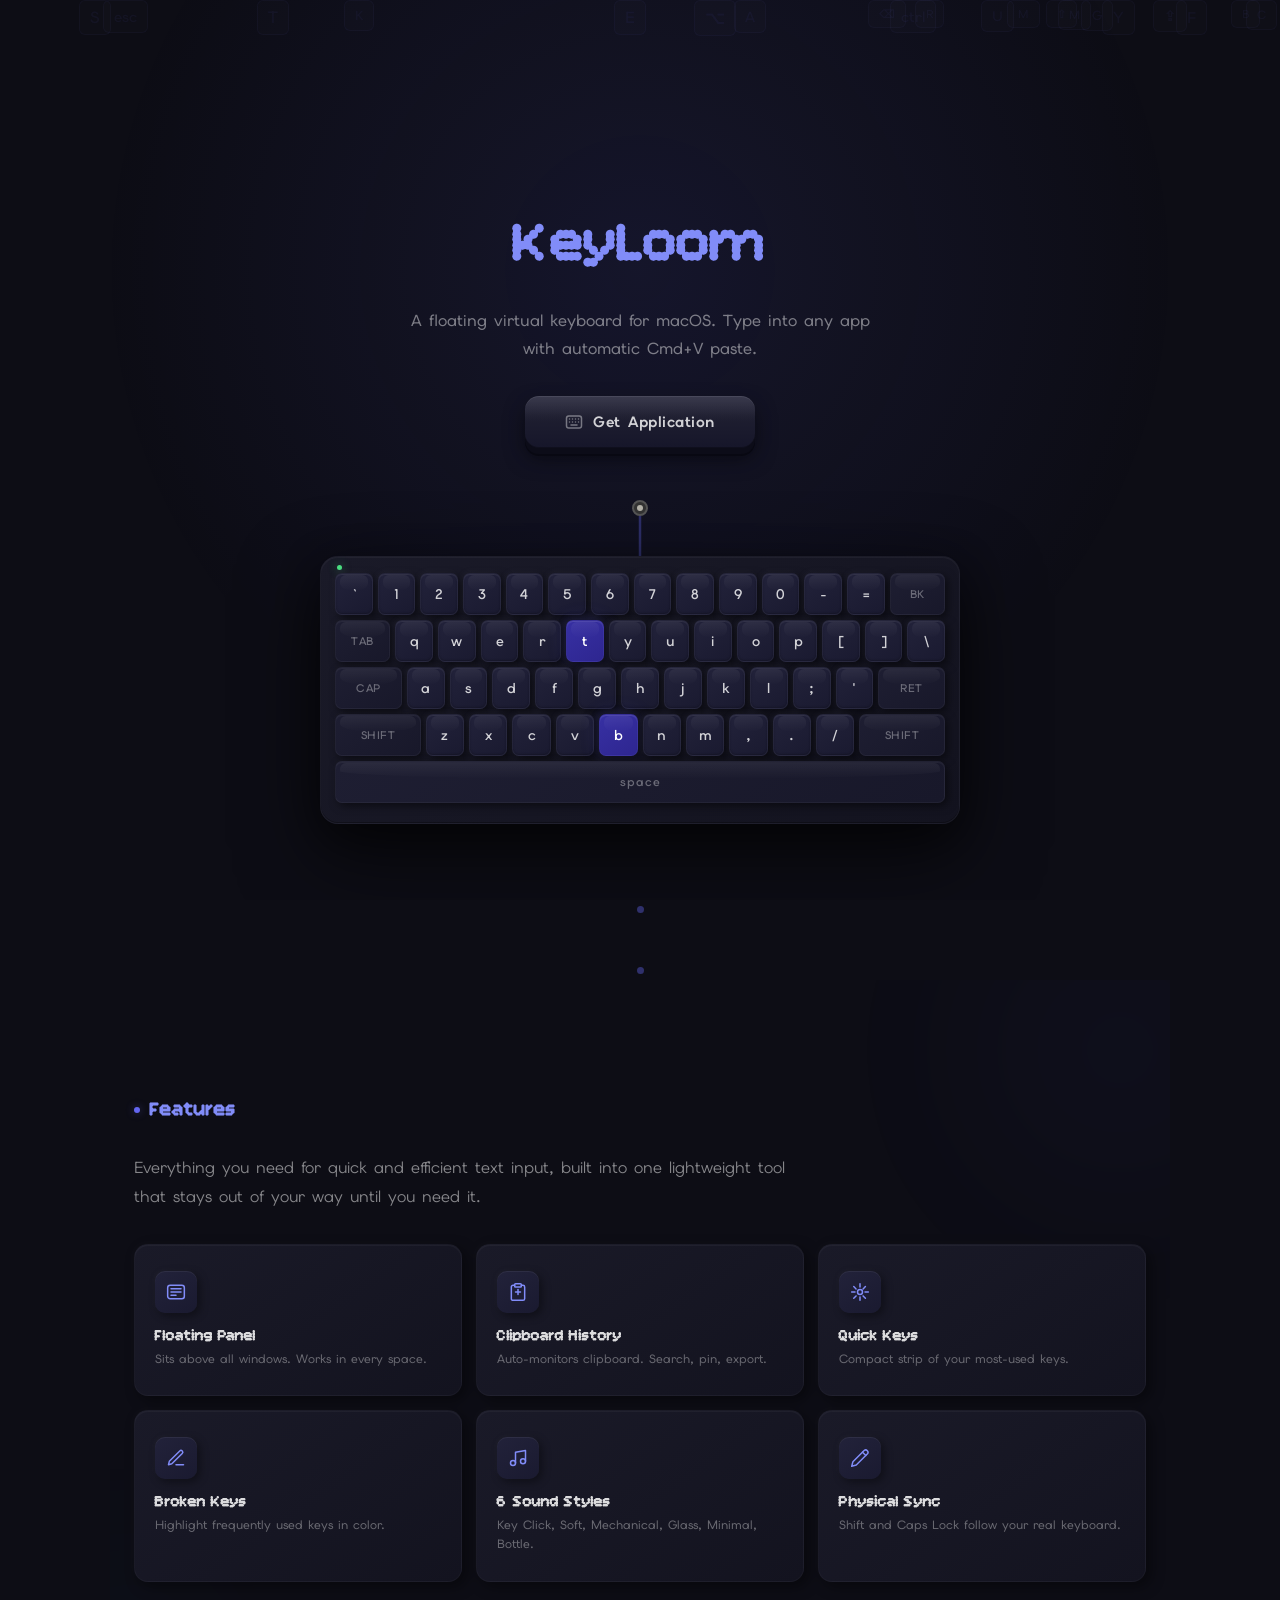
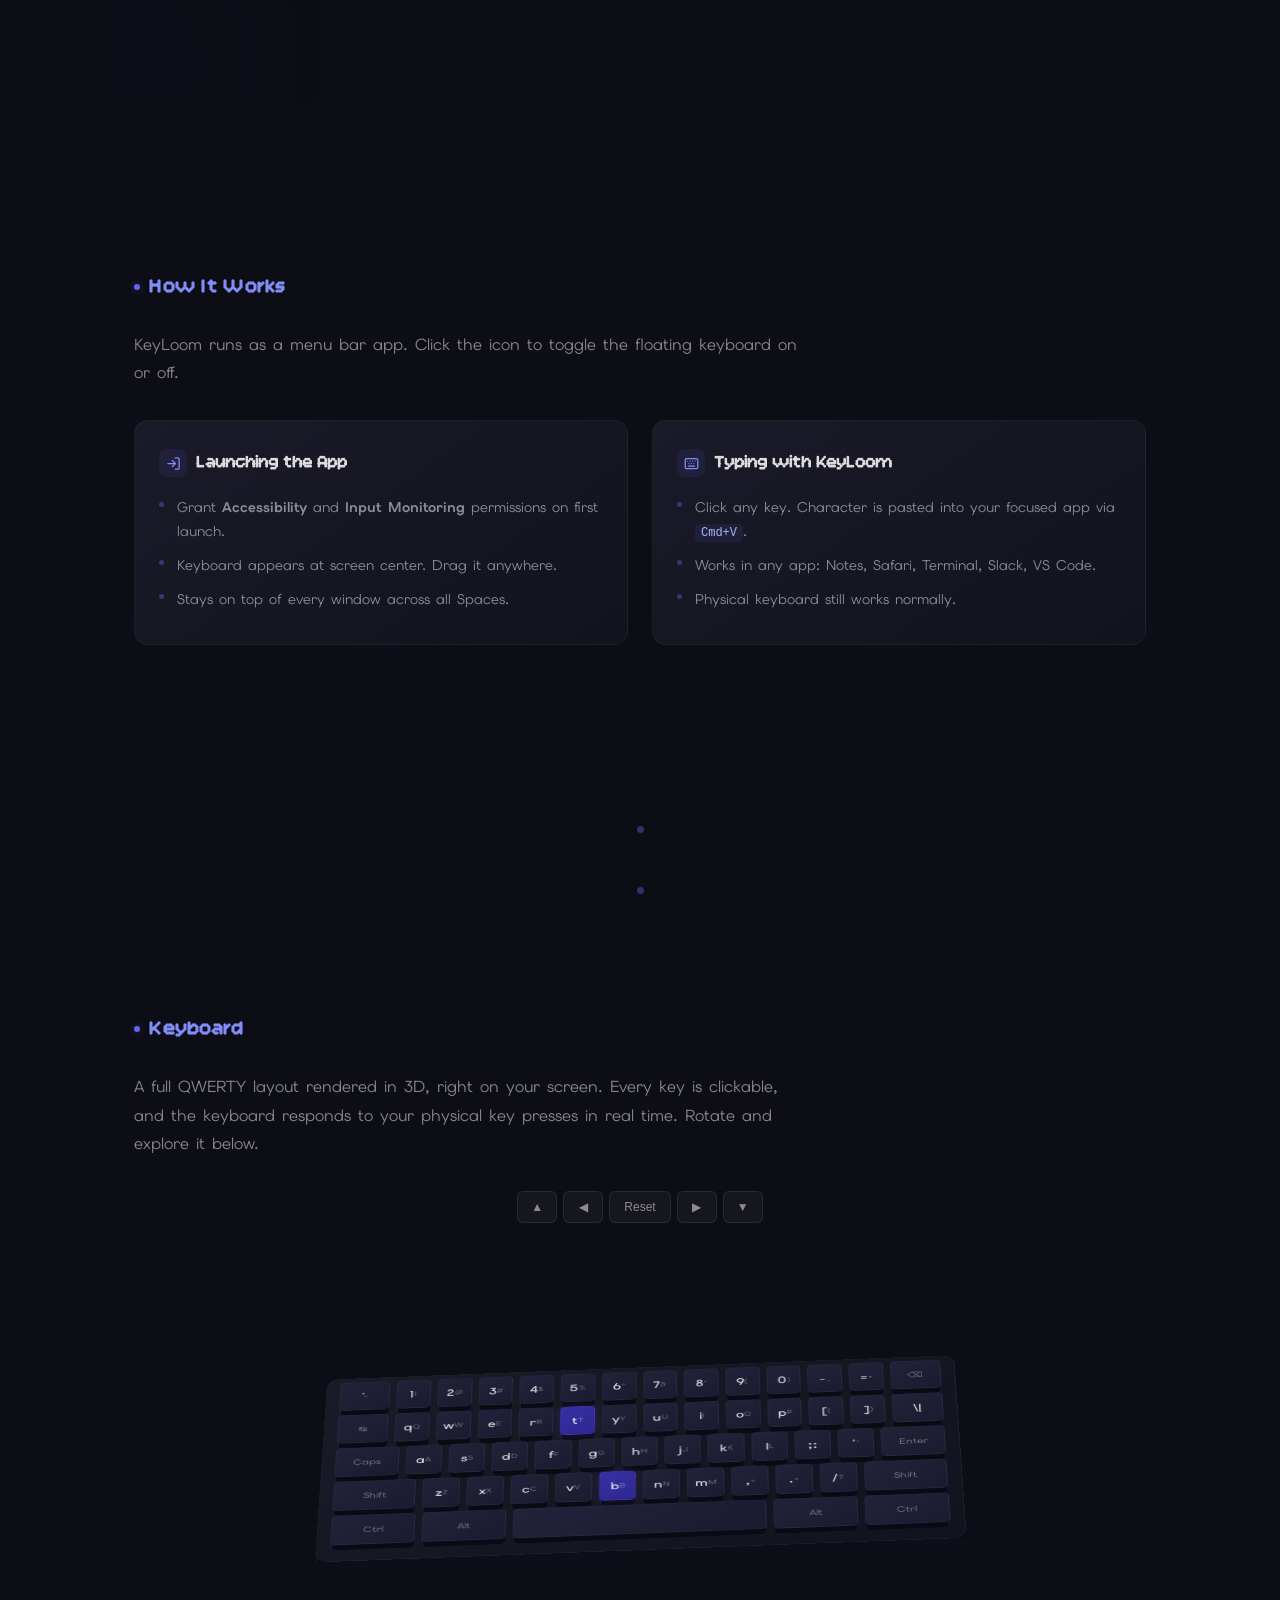
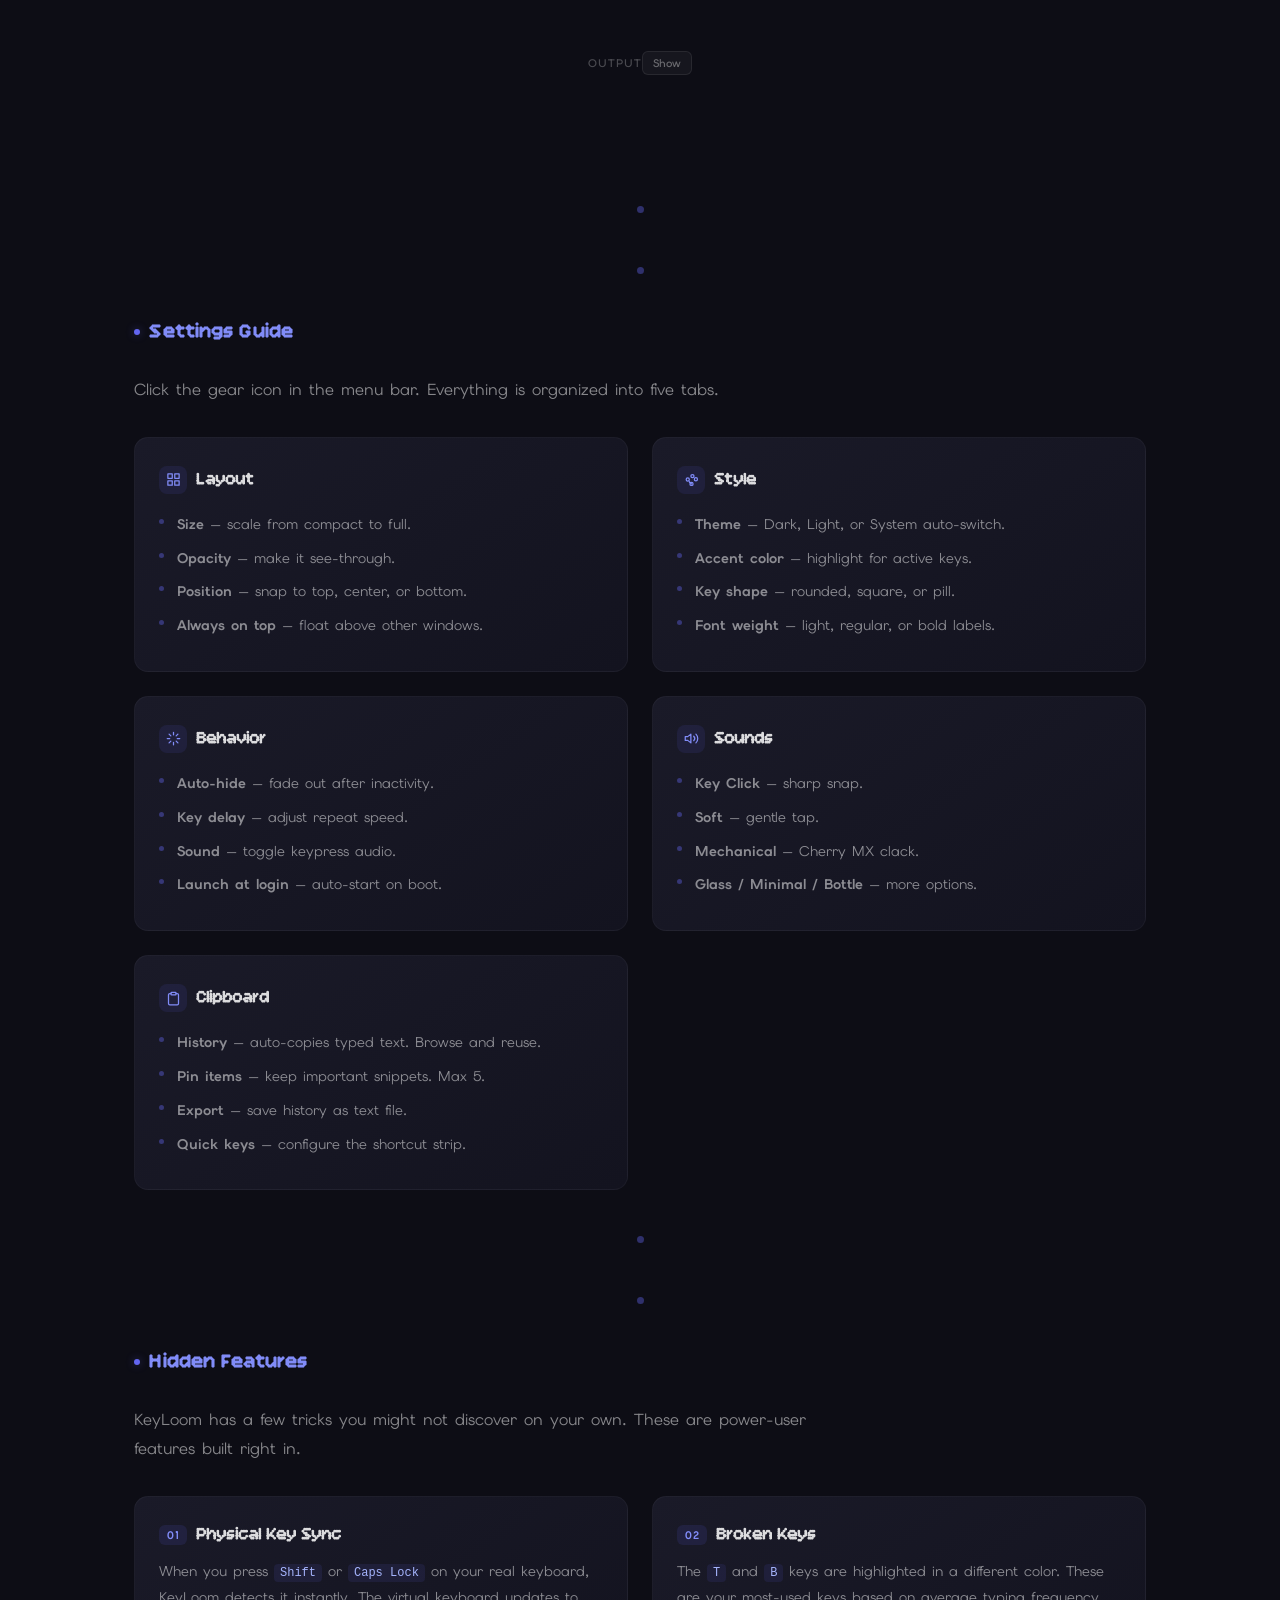
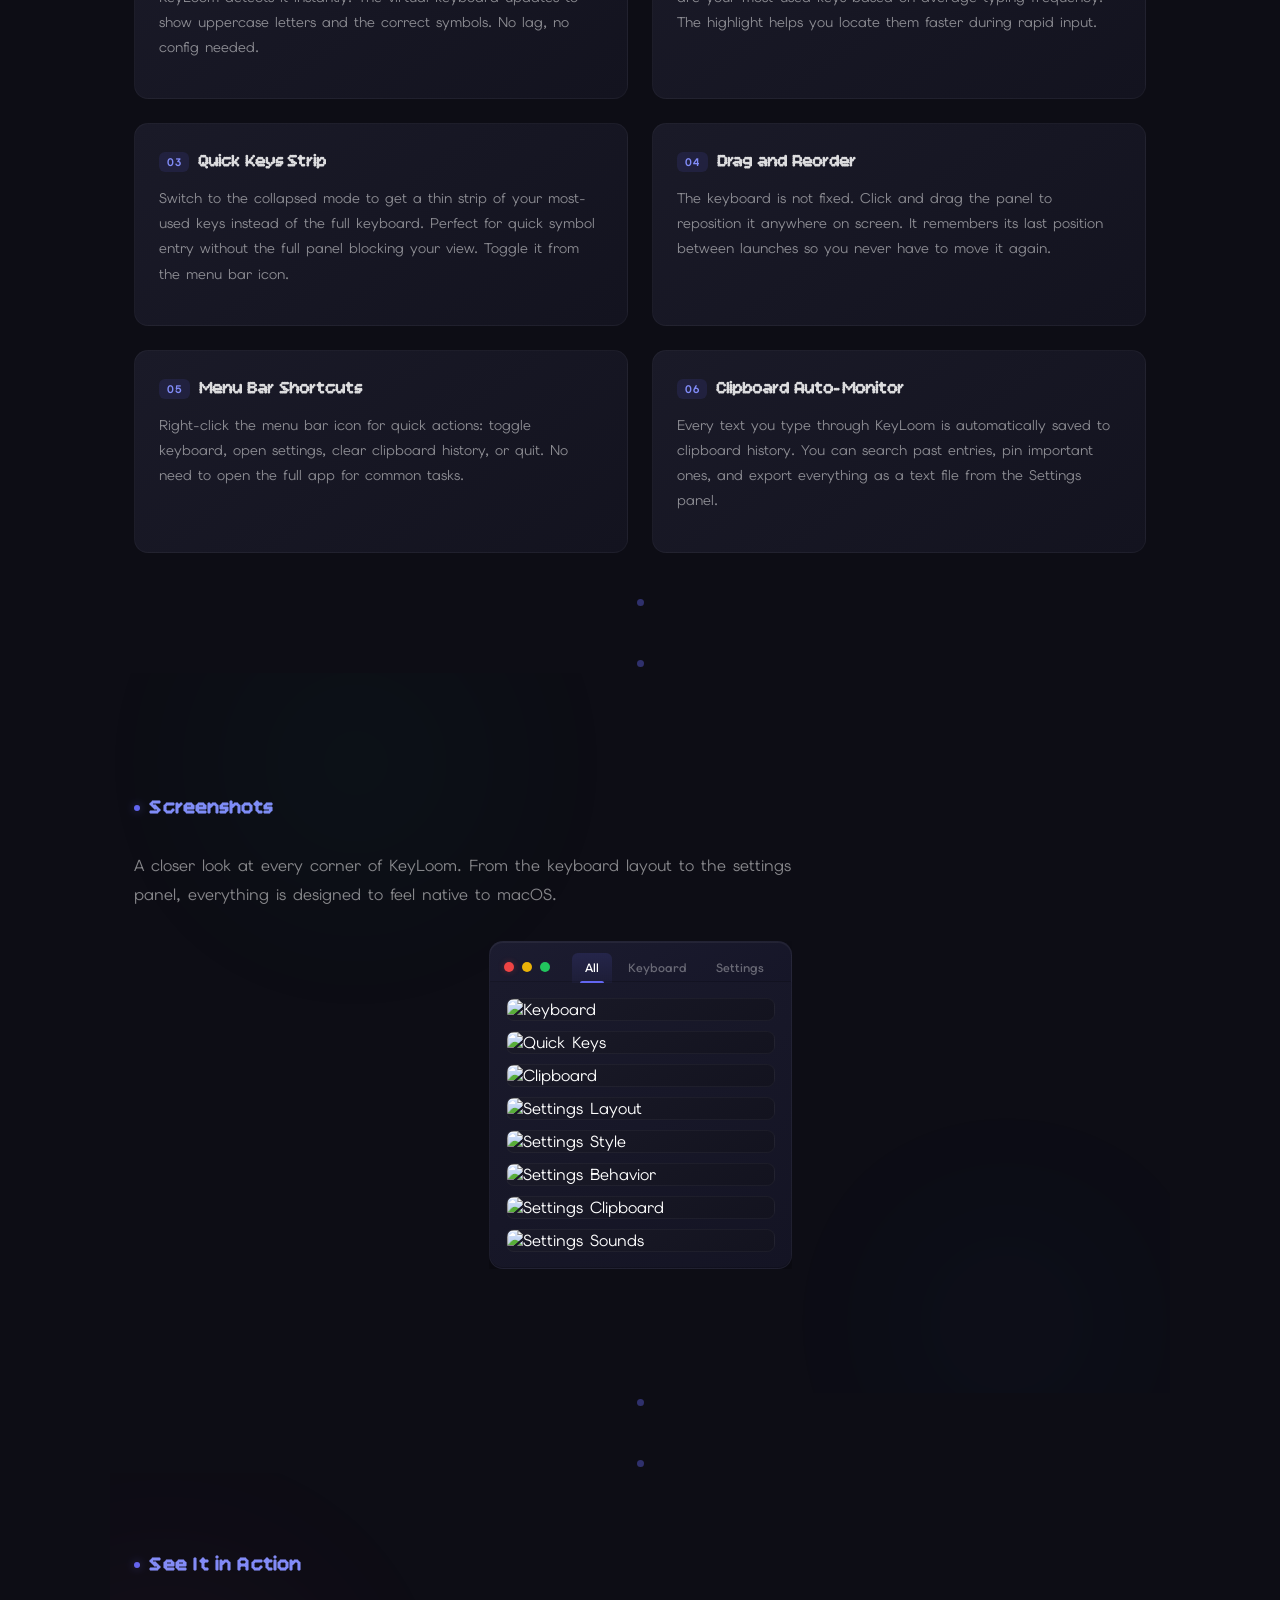
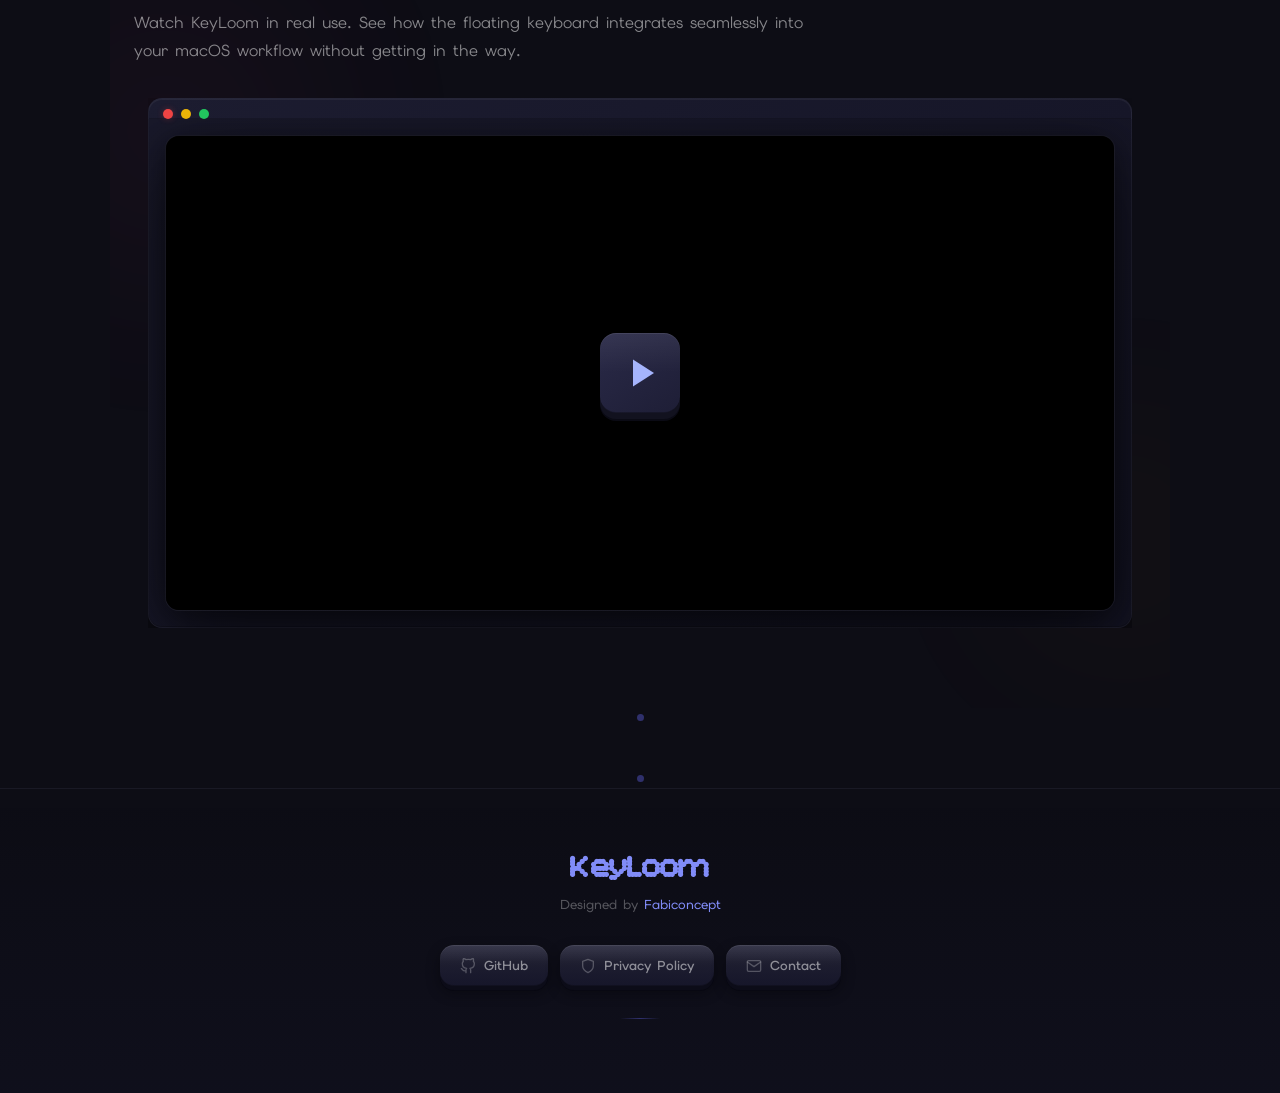
==== commit 1c7a4263: "debug: add console logs to keyboard shift/capslock logic" ====
--- a/screenshots/index.html
+++ b/screenshots/index.html
@@ -2305,61 +2305,84 @@
 (() => {
   const kbBase = document.getElementById('kb-base');
   const kb3d = document.getElementById('kb3d');
+  console.log('[KB-DEBUG] kbBase found:', !!kbBase, '| kb3d found:', !!kb3d);
   if (!kbBase && !kb3d) return;
   let heroShift = false;
   let heroCaps = false;
 
+  function logState(source) {
+    console.log(`[KB-DEBUG] ${source} → heroShift: ${heroShift}, heroCaps: ${heroCaps}`);
+  }
+
   function updateHeroKeys() {
     if (!kbBase) return;
-    kbBase.querySelectorAll('.k[data-char]').forEach(k => {
+    const keys = kbBase.querySelectorAll('.k[data-char]');
+    console.log(`[KB-DEBUG] updateHeroKeys: ${keys.length} keys found`);
+    keys.forEach((k, i) => {
       const ch = k.getAttribute('data-char');
       const sh = k.getAttribute('data-shift');
       if (!sh) return;
       const isLetter = ch.length === 1 && /[a-z]/i.test(ch);
-      const showShift = heroShift || (heroCaps && isLetter);
-      k.textContent = showShift ? sh : ch;
+      const showShift = isLetter ? (heroCaps ? !heroShift : heroShift) : heroShift;
+      const oldText = k.textContent;
+      const newText = showShift ? sh : ch;
+      if (oldText !== newText && i < 5) {
+        console.log(`[KB-DEBUG] hero key[${i}] '${ch}': isLetter=${isLetter}, showShift=${showShift}, '${oldText}' → '${newText}'`);
+      }
+      k.textContent = newText;
     });
     if (heroCaps) {
-      kbBase.style.setProperty('--caps-indicator', '#f59e0b');
       kbBase.classList.add('caps-on');
     } else {
-      kbBase.style.setProperty('--caps-indicator', '#4ade80');
       kbBase.classList.remove('caps-on');
     }
   }
 
   function update3DKeys() {
     if (!kb3d) return;
-    kb3d.querySelectorAll('.kb3d-key[data-char]').forEach(k => {
+    const keys = kb3d.querySelectorAll('.kb3d-key[data-char]');
+    console.log(`[KB-DEBUG] update3DKeys: ${keys.length} keys found`);
+    keys.forEach((k, i) => {
       const ch = k.getAttribute('data-char');
       const sh = k.getAttribute('data-shift');
       if (!sh) return;
       const span = k.querySelector('span');
       const isLetter = ch.length === 1 && /[a-z]/i.test(ch);
-      const showShift = heroShift || (heroCaps && isLetter);
+      const showShift = isLetter ? (heroCaps ? !heroShift : heroShift) : heroShift;
+      let mainText = '';
       for (const node of k.childNodes) {
-        if (node.nodeType === 3) {
-          node.textContent = showShift ? sh : ch;
-          break;
-        }
+        if (node.nodeType === 3) { mainText = node.textContent; break; }
       }
-      if (span) span.textContent = showShift ? ch : sh;
+      const newMain = showShift ? sh : ch;
+      const newSpan = showShift ? ch : sh;
+      if (mainText !== newMain && i < 5) {
+        console.log(`[KB-DEBUG] 3d key[${i}] '${ch}': isLetter=${isLetter}, showShift=${showShift}, main='${mainText}' → '${newMain}', span='${span?.textContent}' → '${newSpan}'`);
+      }
+      for (const node of k.childNodes) {
+        if (node.nodeType === 3) { node.textContent = newMain; break; }
+      }
+      if (span) span.textContent = newSpan;
     });
   }
 
-  function updateAllKeys() { updateHeroKeys(); update3DKeys(); }
+  function updateAllKeys() {
+    logState('updateAllKeys');
+    updateHeroKeys();
+    update3DKeys();
+  }
 
   document.addEventListener('keydown', e => {
+    console.log(`[KB-DEBUG] keydown: code=${e.code}, key=${e.key}, shiftKey=${e.shiftKey}`);
     if (e.code === 'ShiftLeft' || e.code === 'ShiftRight') {
       if (!heroShift) { heroShift = true; updateAllKeys(); }
     }
     if (e.code === 'CapsLock') {
       heroCaps = !heroCaps;
-      heroShift = false;
       updateAllKeys();
     }
   });
   document.addEventListener('keyup', e => {
+    console.log(`[KB-DEBUG] keyup: code=${e.code}, key=${e.key}, shiftKey=${e.shiftKey}`);
     if (e.code === 'ShiftLeft' || e.code === 'ShiftRight') {
       heroShift = false;
       updateAllKeys();
@@ -2368,18 +2391,19 @@
 
   if (kbBase) {
     kbBase.querySelectorAll('.hero-shift-btn').forEach(btn => {
-      btn.addEventListener('click', () => { heroShift = !heroShift; updateAllKeys(); });
+      btn.addEventListener('click', () => { console.log('[KB-DEBUG] hero SHIFT click'); heroShift = !heroShift; updateAllKeys(); });
     });
     kbBase.querySelectorAll('.hero-caps-btn').forEach(btn => {
-      btn.addEventListener('click', () => { heroCaps = !heroCaps; heroShift = false; updateAllKeys(); });
+      btn.addEventListener('click', () => { console.log('[KB-DEBUG] hero CAPS click'); heroCaps = !heroCaps; updateAllKeys(); });
     });
   }
   if (kb3d) {
     const capsKey = kb3d.querySelector('[data-key="CapsLock"]');
-    if (capsKey) capsKey.addEventListener('click', () => { heroCaps = !heroCaps; heroShift = false; updateAllKeys(); });
+    if (capsKey) capsKey.addEventListener('click', () => { console.log('[KB-DEBUG] 3d CAPS click'); heroCaps = !heroCaps; updateAllKeys(); });
     const shiftKeys = kb3d.querySelectorAll('[data-key="ShiftLeft"],[data-key="ShiftRight"]');
-    shiftKeys.forEach(btn => btn.addEventListener('click', () => { heroShift = !heroShift; updateAllKeys(); }));
-  }
+    shiftKeys.forEach(btn => btn.addEventListener('click', () => { console.log('[KB-DEBUG] 3d SHIFT click'); heroShift = !heroShift; updateAllKeys(); }));
+  }
+  console.log('[KB-DEBUG] Script initialized');
 })();
 </script>
 
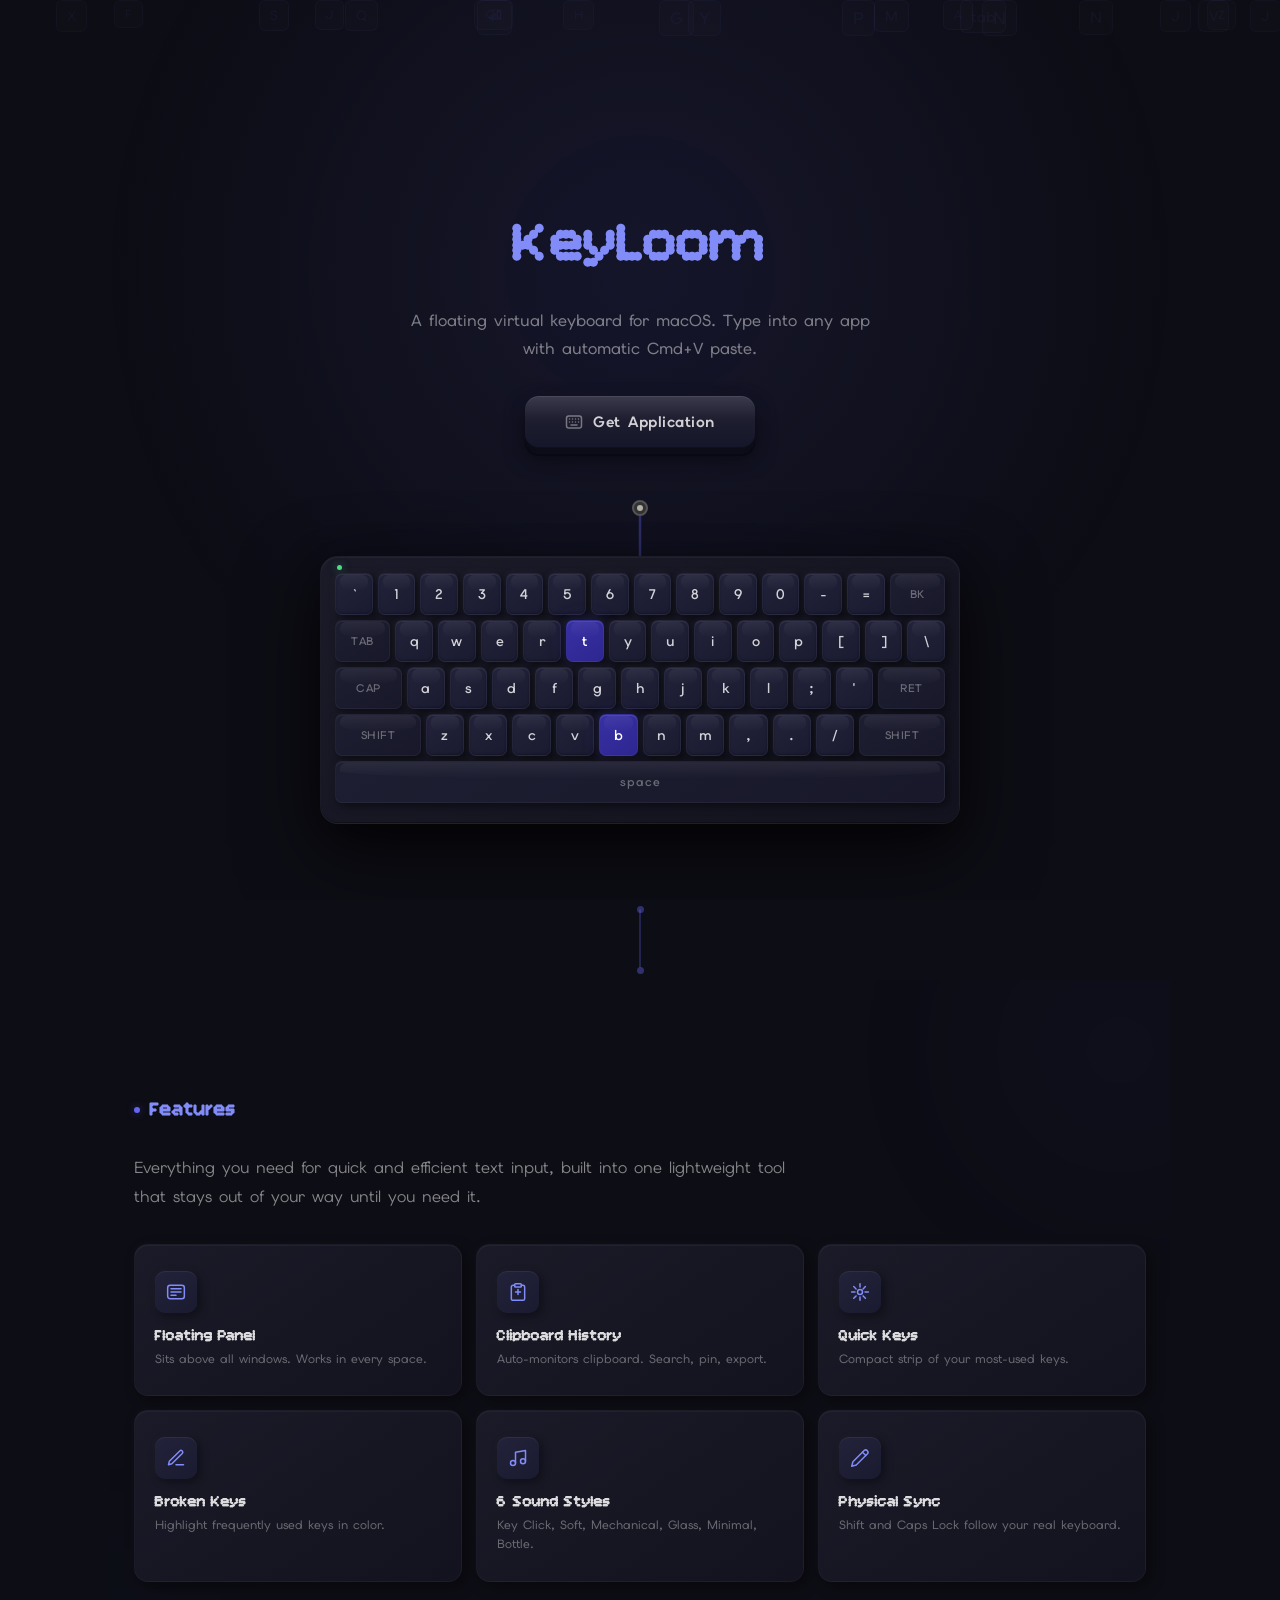
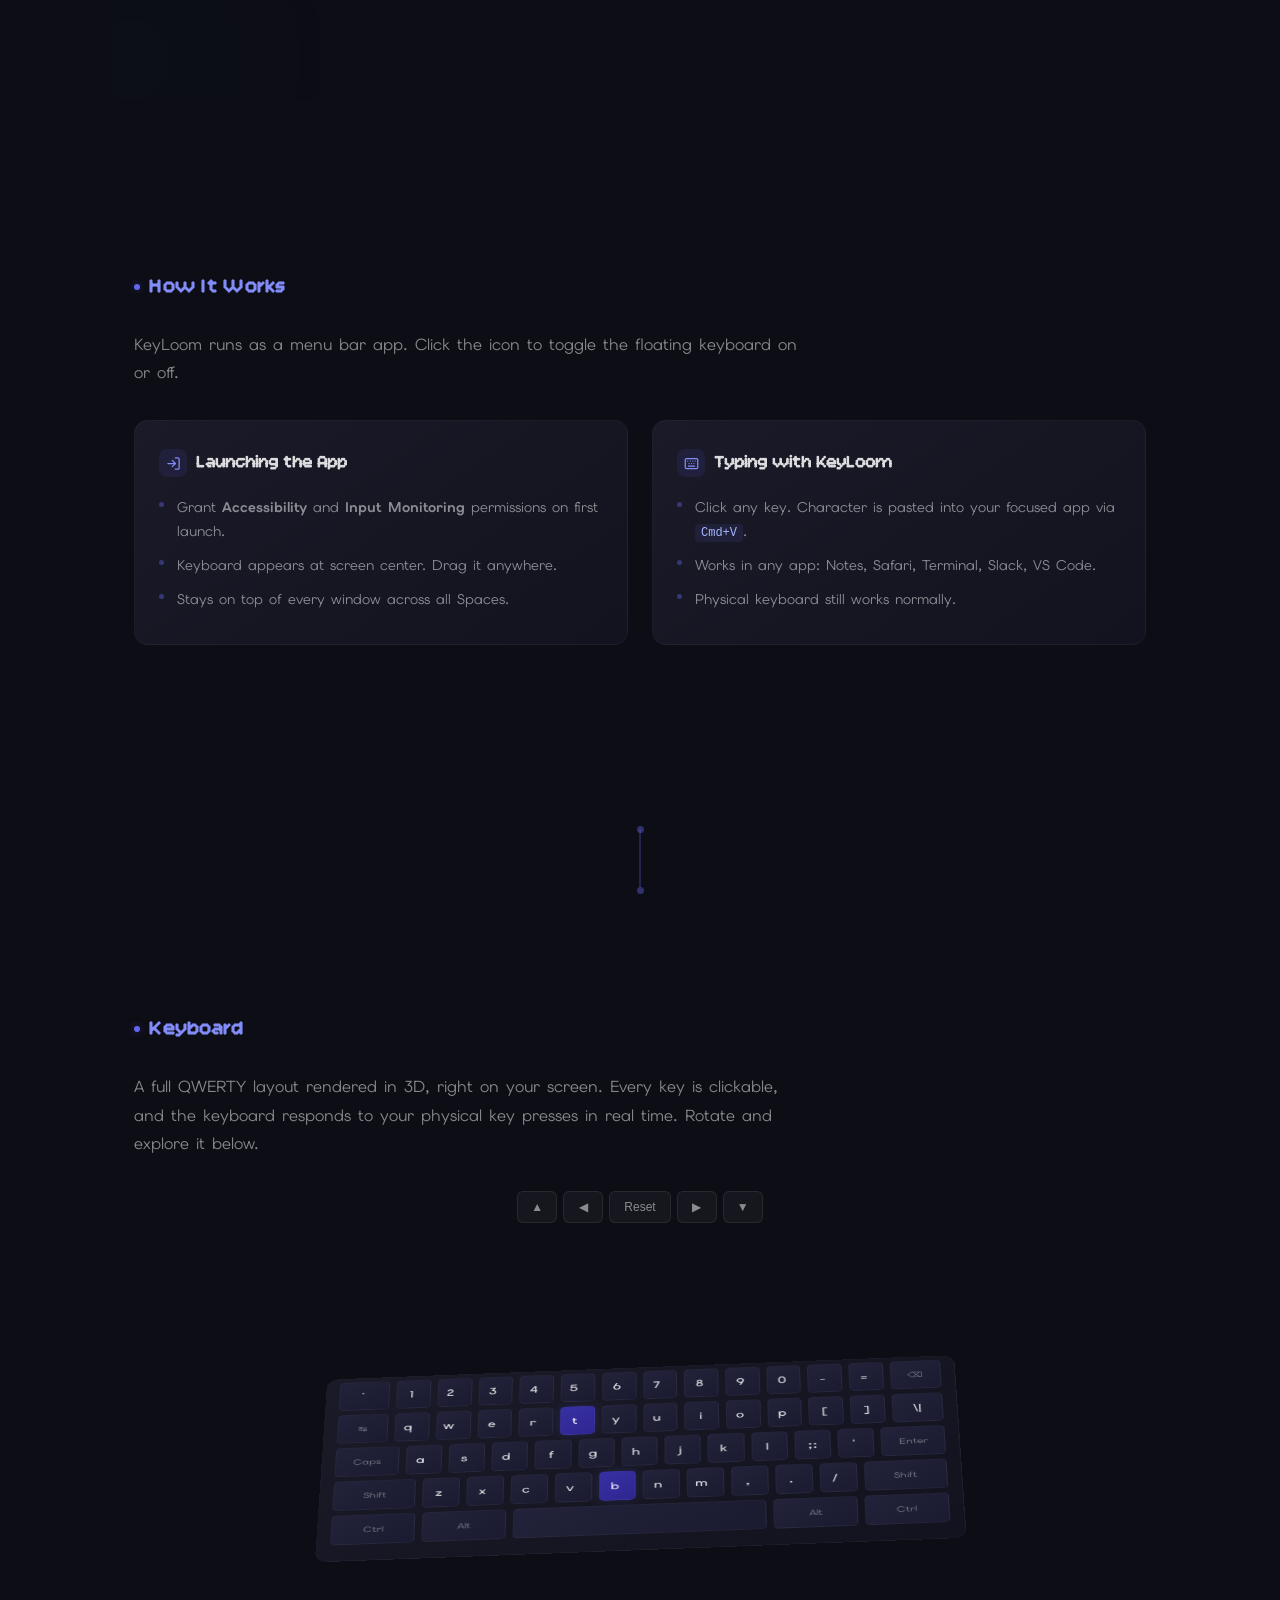
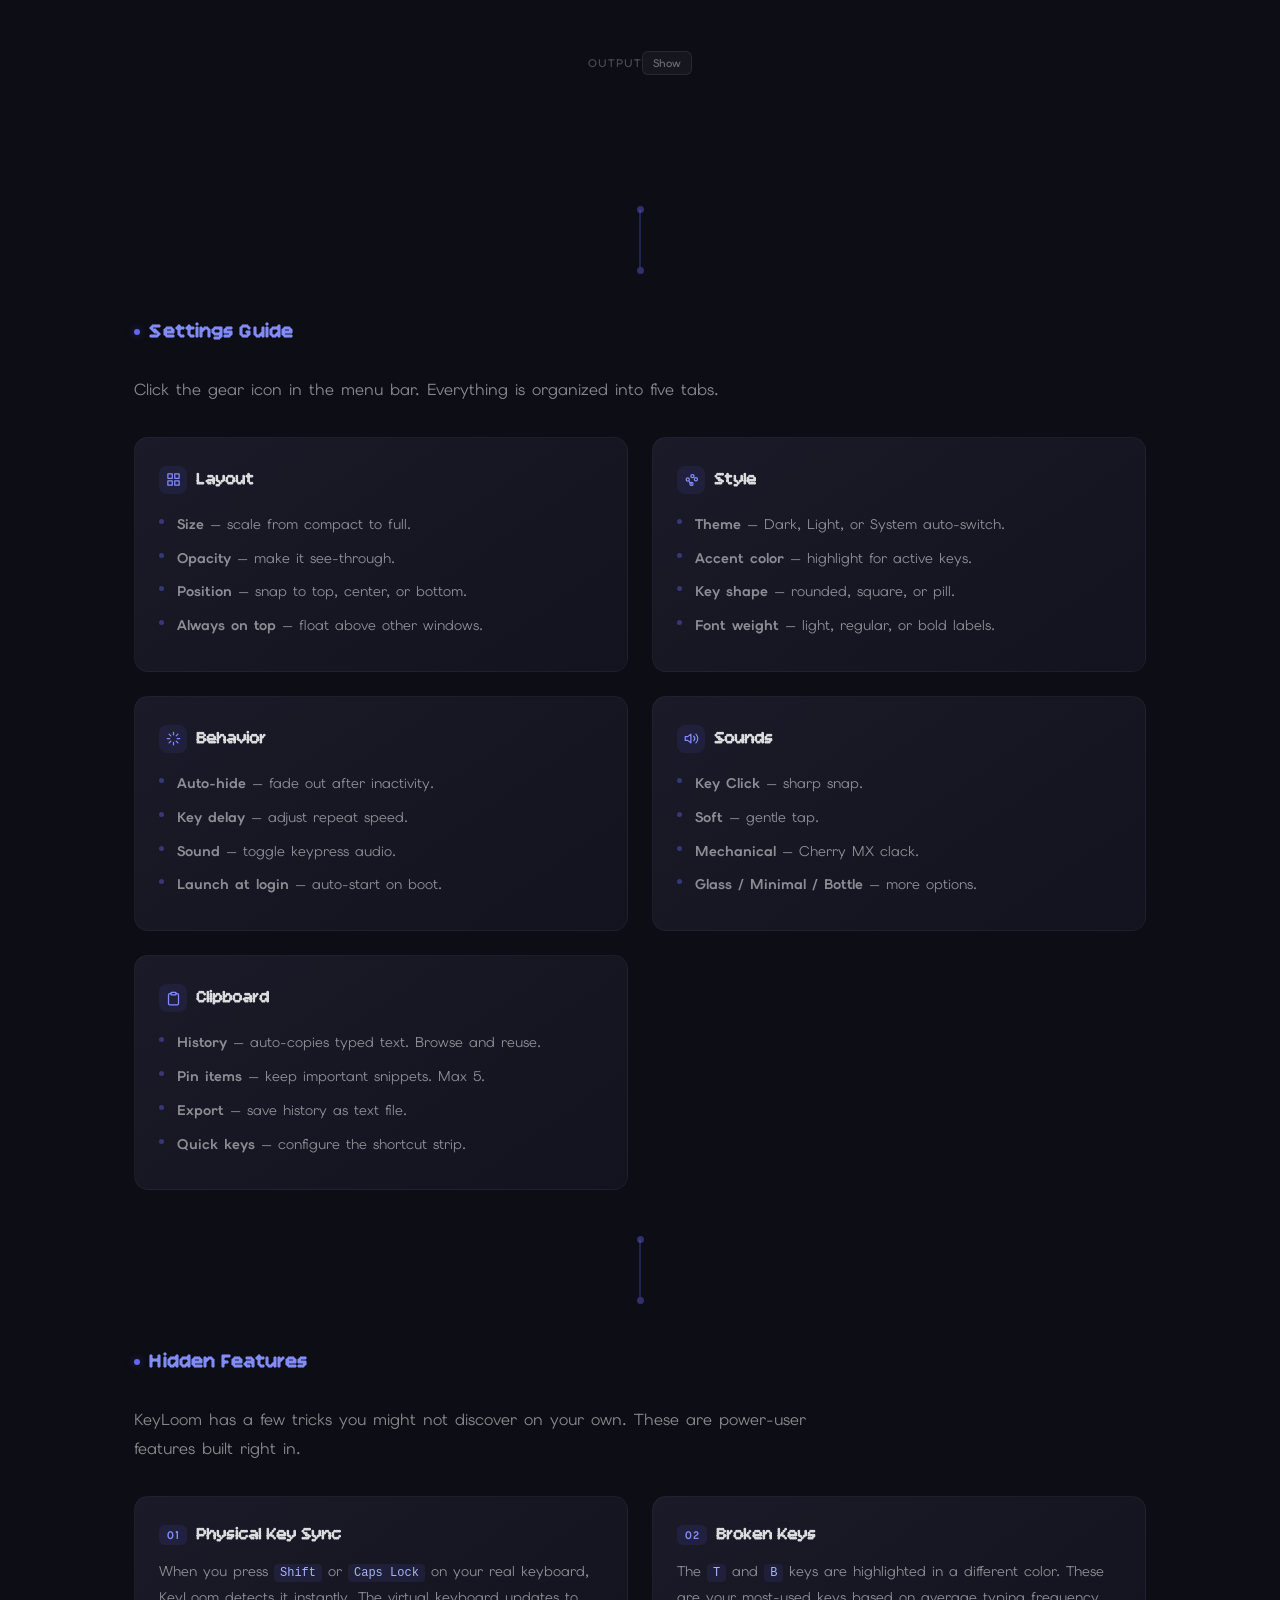
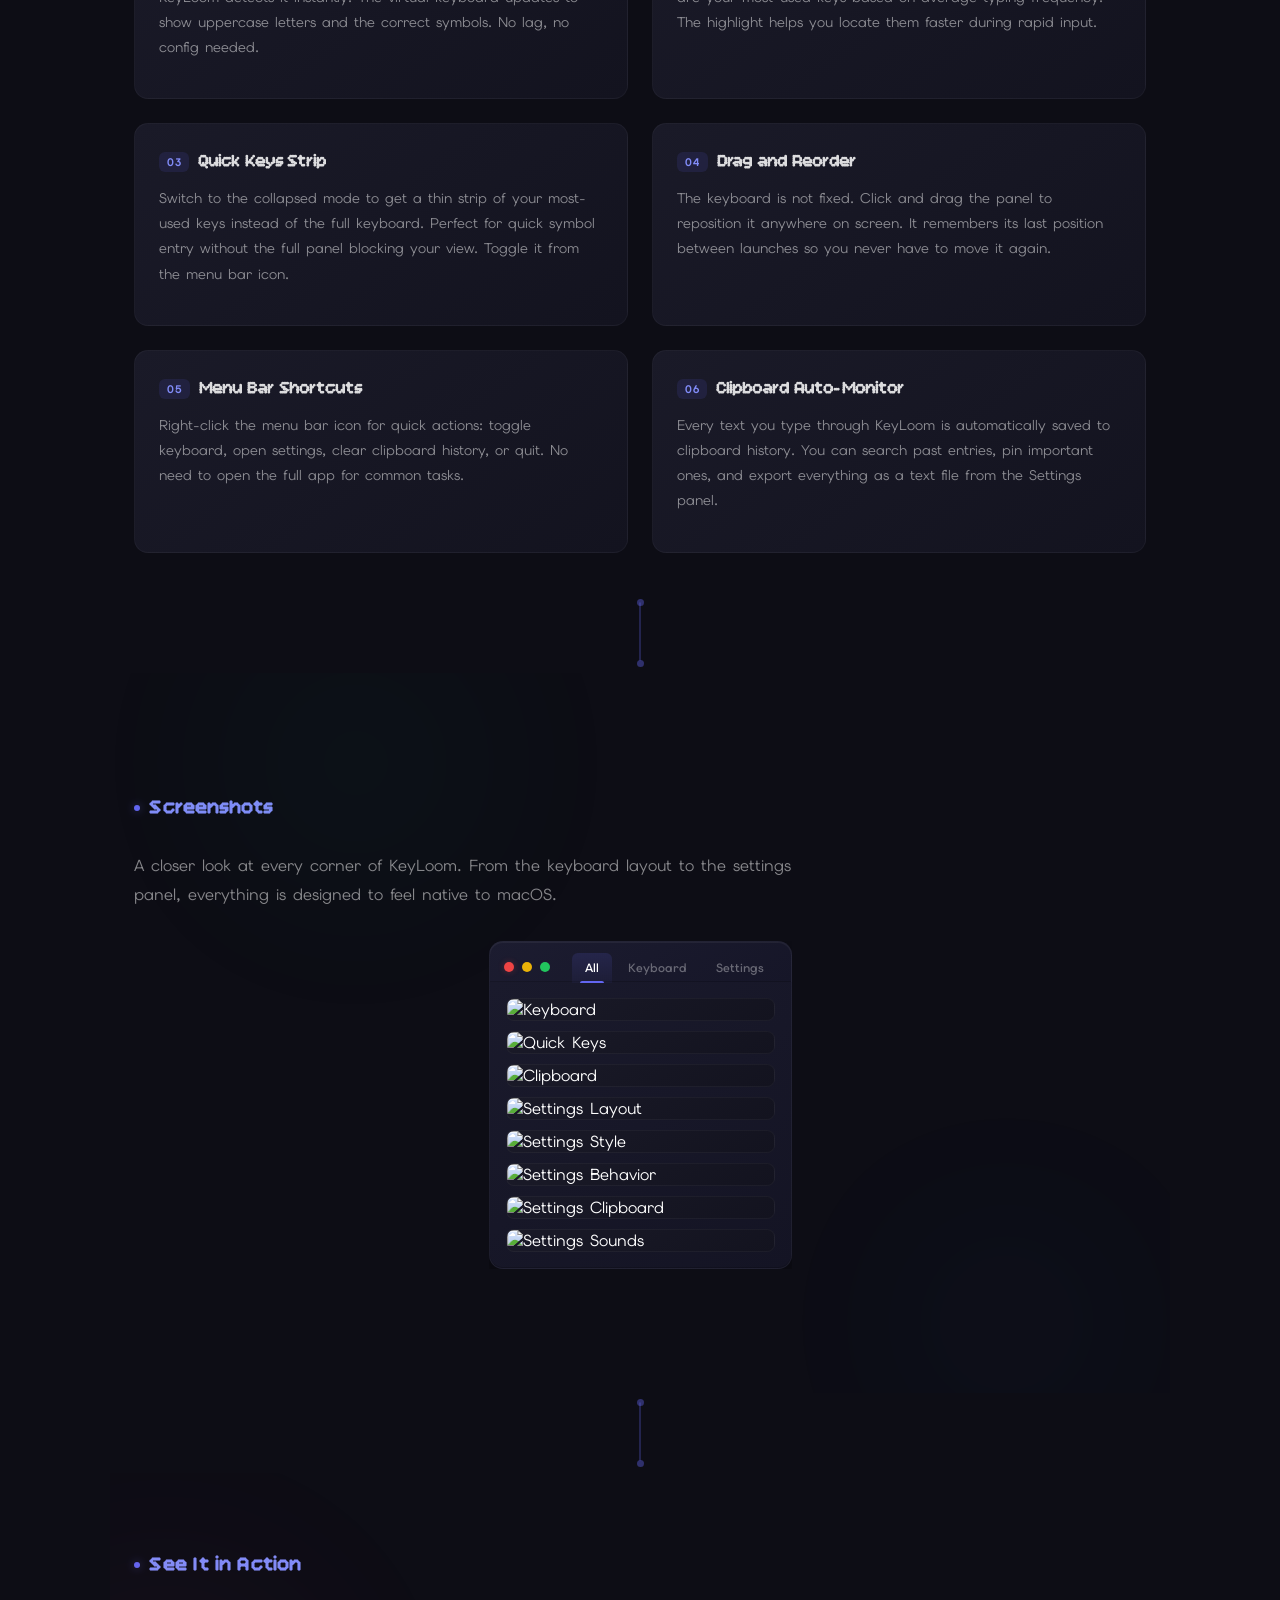
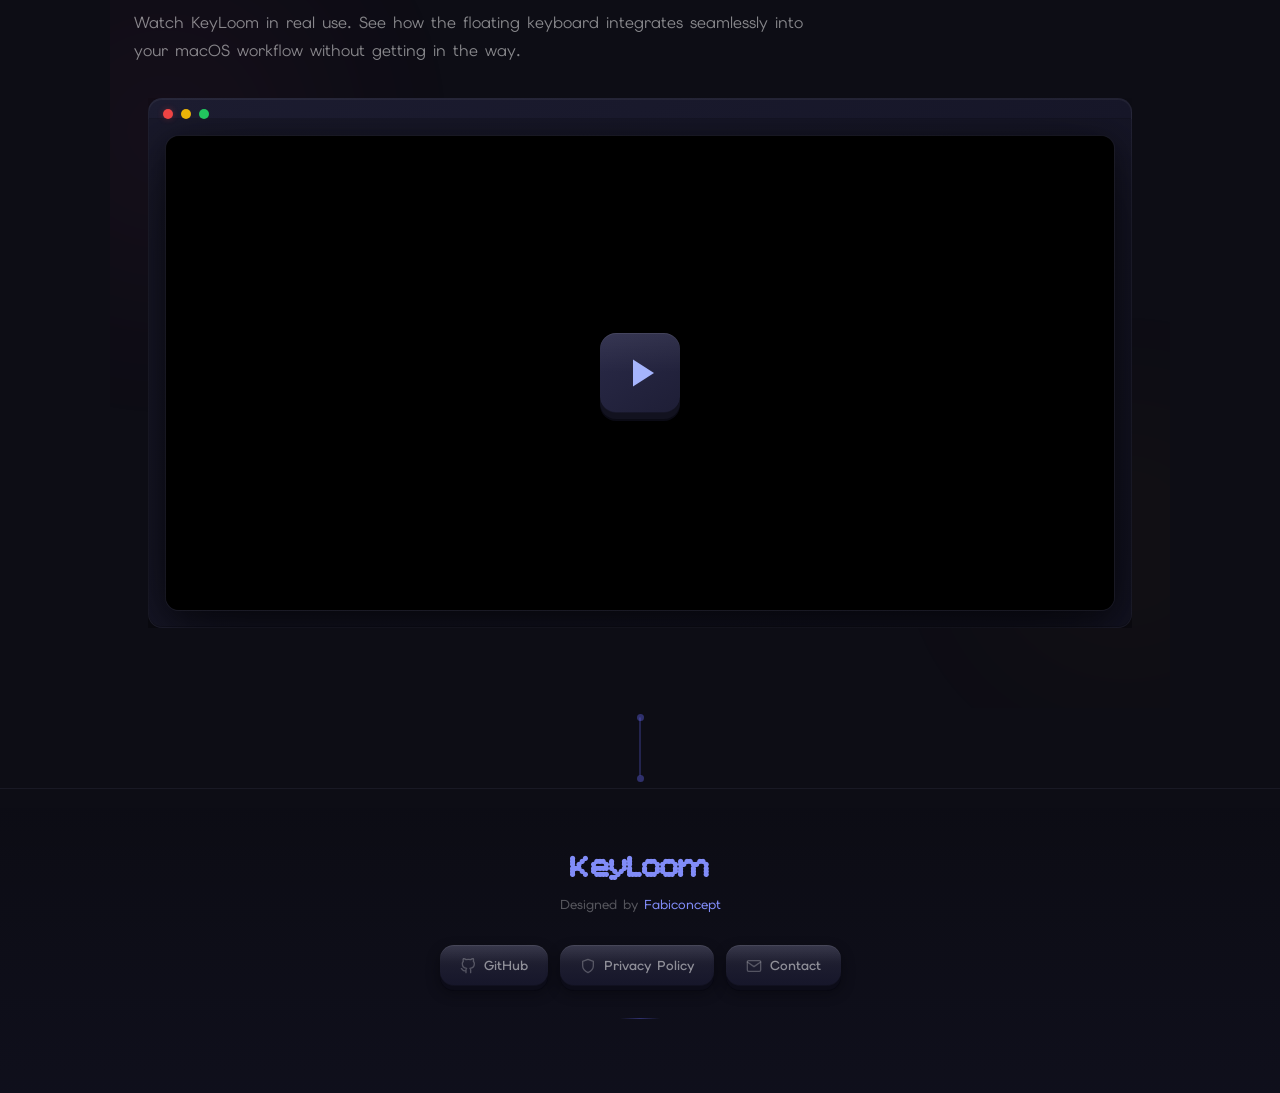
==== commit c9941037: "fix: add NaN guards to wire divider rope simulation" ====
--- a/screenshots/index.html
+++ b/screenshots/index.html
@@ -142,6 +142,7 @@
     border-radius: 14px;
     padding: 0;
     cursor: pointer;
+    text-decoration: none;
     box-shadow:
       0 6px 0 0 #0c0c18,
       0 8px 0 0 #080812,
@@ -2015,6 +2016,8 @@
     border-radius: 40px;
     padding: 8px 18px;
     cursor: pointer;
+    text-decoration: none;
+    display: inline-block;
     transition: all 0.2s ease;
     box-shadow: 0 2px 0 0 #3730a3, inset 0 1px 0 rgba(255,255,255,0.1);
     white-space: nowrap;
@@ -2300,112 +2303,6 @@
     </div>
   </div>
 </div>
-
-<script>
-(() => {
-  const kbBase = document.getElementById('kb-base');
-  const kb3d = document.getElementById('kb3d');
-  console.log('[KB-DEBUG] kbBase found:', !!kbBase, '| kb3d found:', !!kb3d);
-  if (!kbBase && !kb3d) return;
-  let heroShift = false;
-  let heroCaps = false;
-
-  function logState(source) {
-    console.log(`[KB-DEBUG] ${source} → heroShift: ${heroShift}, heroCaps: ${heroCaps}`);
-  }
-
-  function updateHeroKeys() {
-    if (!kbBase) return;
-    const keys = kbBase.querySelectorAll('.k[data-char]');
-    console.log(`[KB-DEBUG] updateHeroKeys: ${keys.length} keys found`);
-    keys.forEach((k, i) => {
-      const ch = k.getAttribute('data-char');
-      const sh = k.getAttribute('data-shift');
-      if (!sh) return;
-      const isLetter = ch.length === 1 && /[a-z]/i.test(ch);
-      const showShift = isLetter ? (heroCaps ? !heroShift : heroShift) : heroShift;
-      const oldText = k.textContent;
-      const newText = showShift ? sh : ch;
-      if (oldText !== newText && i < 5) {
-        console.log(`[KB-DEBUG] hero key[${i}] '${ch}': isLetter=${isLetter}, showShift=${showShift}, '${oldText}' → '${newText}'`);
-      }
-      k.textContent = newText;
-    });
-    if (heroCaps) {
-      kbBase.classList.add('caps-on');
-    } else {
-      kbBase.classList.remove('caps-on');
-    }
-  }
-
-  function update3DKeys() {
-    if (!kb3d) return;
-    const keys = kb3d.querySelectorAll('.kb3d-key[data-char]');
-    console.log(`[KB-DEBUG] update3DKeys: ${keys.length} keys found`);
-    keys.forEach((k, i) => {
-      const ch = k.getAttribute('data-char');
-      const sh = k.getAttribute('data-shift');
-      if (!sh) return;
-      const span = k.querySelector('span');
-      const isLetter = ch.length === 1 && /[a-z]/i.test(ch);
-      const showShift = isLetter ? (heroCaps ? !heroShift : heroShift) : heroShift;
-      let mainText = '';
-      for (const node of k.childNodes) {
-        if (node.nodeType === 3) { mainText = node.textContent; break; }
-      }
-      const newMain = showShift ? sh : ch;
-      const newSpan = showShift ? ch : sh;
-      if (mainText !== newMain && i < 5) {
-        console.log(`[KB-DEBUG] 3d key[${i}] '${ch}': isLetter=${isLetter}, showShift=${showShift}, main='${mainText}' → '${newMain}', span='${span?.textContent}' → '${newSpan}'`);
-      }
-      for (const node of k.childNodes) {
-        if (node.nodeType === 3) { node.textContent = newMain; break; }
-      }
-      if (span) span.textContent = newSpan;
-    });
-  }
-
-  function updateAllKeys() {
-    logState('updateAllKeys');
-    updateHeroKeys();
-    update3DKeys();
-  }
-
-  document.addEventListener('keydown', e => {
-    console.log(`[KB-DEBUG] keydown: code=${e.code}, key=${e.key}, shiftKey=${e.shiftKey}`);
-    if (e.code === 'ShiftLeft' || e.code === 'ShiftRight') {
-      if (!heroShift) { heroShift = true; updateAllKeys(); }
-    }
-    if (e.code === 'CapsLock') {
-      heroCaps = !heroCaps;
-      updateAllKeys();
-    }
-  });
-  document.addEventListener('keyup', e => {
-    console.log(`[KB-DEBUG] keyup: code=${e.code}, key=${e.key}, shiftKey=${e.shiftKey}`);
-    if (e.code === 'ShiftLeft' || e.code === 'ShiftRight') {
-      heroShift = false;
-      updateAllKeys();
-    }
-  });
-
-  if (kbBase) {
-    kbBase.querySelectorAll('.hero-shift-btn').forEach(btn => {
-      btn.addEventListener('click', () => { console.log('[KB-DEBUG] hero SHIFT click'); heroShift = !heroShift; updateAllKeys(); });
-    });
-    kbBase.querySelectorAll('.hero-caps-btn').forEach(btn => {
-      btn.addEventListener('click', () => { console.log('[KB-DEBUG] hero CAPS click'); heroCaps = !heroCaps; updateAllKeys(); });
-    });
-  }
-  if (kb3d) {
-    const capsKey = kb3d.querySelector('[data-key="CapsLock"]');
-    if (capsKey) capsKey.addEventListener('click', () => { console.log('[KB-DEBUG] 3d CAPS click'); heroCaps = !heroCaps; updateAllKeys(); });
-    const shiftKeys = kb3d.querySelectorAll('[data-key="ShiftLeft"],[data-key="ShiftRight"]');
-    shiftKeys.forEach(btn => btn.addEventListener('click', () => { console.log('[KB-DEBUG] 3d SHIFT click'); heroShift = !heroShift; updateAllKeys(); }));
-  }
-  console.log('[KB-DEBUG] Script initialized');
-})();
-</script>
 
 <div class="wire-divider reveal">
   <svg class="rope-svg" viewBox="0 0 20 60" preserveAspectRatio="none">
@@ -2563,6 +2460,93 @@
   </div>
 </div>
 
+<script>
+document.addEventListener('DOMContentLoaded', () => {
+  const kbBase = document.getElementById('kb-base');
+  const kb3d = document.getElementById('kb3d');
+  console.log('[KB-DEBUG] INIT kbBase:', !!kbBase, 'kb3d:', !!kb3d);
+  if (!kbBase && !kb3d) return;
+  let heroShift = false;
+  let heroCaps = false;
+
+  function updateHeroKeys() {
+    if (!kbBase) return;
+    const keys = kbBase.querySelectorAll('.k[data-char]');
+    keys.forEach(k => {
+      const ch = k.getAttribute('data-char');
+      const sh = k.getAttribute('data-shift');
+      if (!sh) return;
+      const isLetter = ch.length === 1 && /[a-z]/i.test(ch);
+      const showShift = isLetter ? (heroCaps ? !heroShift : heroShift) : heroShift;
+      const oldText = k.textContent;
+      const newText = showShift ? sh : ch;
+      if (oldText !== newText) console.log(`[KB-DEBUG] hero '${ch}': caps=${heroCaps} shift=${heroShift} letter=${isLetter} → showShift=${showShift} '${oldText}'→'${newText}'`);
+      k.textContent = newText;
+    });
+    if (heroCaps) { kbBase.classList.add('caps-on'); } else { kbBase.classList.remove('caps-on'); }
+  }
+
+  function update3DKeys() {
+    if (!kb3d) return;
+    const keys = kb3d.querySelectorAll('.kb3d-key[data-char]');
+    keys.forEach(k => {
+      const ch = k.getAttribute('data-char');
+      const sh = k.getAttribute('data-shift');
+      if (!sh) return;
+      const span = k.querySelector('span');
+      const isLetter = ch.length === 1 && /[a-z]/i.test(ch);
+      const showShift = isLetter ? (heroCaps ? !heroShift : heroShift) : heroShift;
+      let mainText = '';
+      for (const node of k.childNodes) { if (node.nodeType === 3) { mainText = node.textContent; break; } }
+      const newMain = showShift ? sh : ch;
+      const newSpan = showShift ? ch : sh;
+      if (mainText !== newMain) console.log(`[KB-DEBUG] 3d '${ch}': caps=${heroCaps} shift=${heroShift} letter=${isLetter} → showShift=${showShift} main='${mainText}'→'${newMain}'`);
+      for (const node of k.childNodes) { if (node.nodeType === 3) { node.textContent = newMain; break; } }
+      if (span) span.textContent = newSpan;
+    });
+  }
+
+  function updateAllKeys() {
+    console.log(`[KB-DEBUG] updateAllKeys → shift:${heroShift} caps:${heroCaps}`);
+    updateHeroKeys();
+    update3DKeys();
+  }
+
+  document.addEventListener('keydown', e => {
+    if (e.code === 'ShiftLeft' || e.code === 'ShiftRight') {
+      if (!heroShift) { heroShift = true; updateAllKeys(); }
+    }
+    if (e.code === 'CapsLock') {
+      heroCaps = !heroCaps;
+      updateAllKeys();
+    }
+  });
+  document.addEventListener('keyup', e => {
+    if (e.code === 'ShiftLeft' || e.code === 'ShiftRight') {
+      heroShift = false;
+      updateAllKeys();
+    }
+  });
+
+  if (kbBase) {
+    kbBase.querySelectorAll('.hero-shift-btn').forEach(btn => {
+      btn.addEventListener('click', () => { heroShift = !heroShift; updateAllKeys(); });
+    });
+    kbBase.querySelectorAll('.hero-caps-btn').forEach(btn => {
+      btn.addEventListener('click', () => { heroCaps = !heroCaps; updateAllKeys(); });
+    });
+  }
+  if (kb3d) {
+    const capsKey = kb3d.querySelector('[data-key="CapsLock"]');
+    if (capsKey) capsKey.addEventListener('click', () => { heroCaps = !heroCaps; updateAllKeys(); });
+    kb3d.querySelectorAll('[data-key="ShiftLeft"],[data-key="ShiftRight"]').forEach(btn => {
+      btn.addEventListener('click', () => { heroShift = !heroShift; updateAllKeys(); });
+    });
+  }
+  console.log('[KB-DEBUG] READY');
+});
+</script>
+
 <div class="wire-divider reveal">
   <svg class="rope-svg" viewBox="0 0 20 60" preserveAspectRatio="none">
     <path class="wire-rope" d="M10,0 Q10,30 10,60"/>
@@ -3904,6 +3888,7 @@
         p.oy = p.y;
         p.x += vx + (Math.random() - 0.5) * 0.06;
         p.y += vy + GRAVITY;
+        if (!isFinite(p.x) || !isFinite(p.y)) { p.x = CENTER_X; p.y = (HEIGHT / SEGMENTS) * i; p.ox = p.x; p.oy = p.y; }
       }
       points[0].x = CENTER_X; points[0].y = 0;
       points[SEGMENTS].x = CENTER_X; points[SEGMENTS].y = HEIGHT;
@@ -3911,7 +3896,7 @@
         for (let i = 0; i < SEGMENTS; i++) {
           const a = points[i], b = points[i + 1];
           const dx = b.x - a.x, dy = b.y - a.y;
-          const dist = Math.sqrt(dx * dx + dy * dy);
+          const dist = Math.sqrt(dx * dx + dy * dy) || 0.001;
           const diff = (1 - dist) * SPREAD * 0.5;
           const ox = dx * diff, oy = dy * diff;
           if (!(dragging && i === 0)) { a.x -= ox; a.y -= oy; }
@@ -3927,9 +3912,13 @@
       for (let i = 1; i <= SEGMENTS; i++) {
         const prev = points[i - 1];
         const curr = points[i];
-        const mx = (prev.x + curr.x) / 2;
-        const my = (prev.y + curr.y) / 2;
-        d += ` Q${prev.x.toFixed(1)},${prev.y.toFixed(1)} ${mx.toFixed(1)},${my.toFixed(1)}`;
+        const px = isFinite(prev.x) ? prev.x : CENTER_X;
+        const py = isFinite(prev.y) ? prev.y : (HEIGHT / SEGMENTS) * (i - 1);
+        const cx = isFinite(curr.x) ? curr.x : CENTER_X;
+        const cy = isFinite(curr.y) ? curr.y : (HEIGHT / SEGMENTS) * i;
+        const mx = (px + cx) / 2;
+        const my = (py + cy) / 2;
+        d += ` Q${px.toFixed(1)},${py.toFixed(1)} ${mx.toFixed(1)},${my.toFixed(1)}`;
       }
       return d;
     }
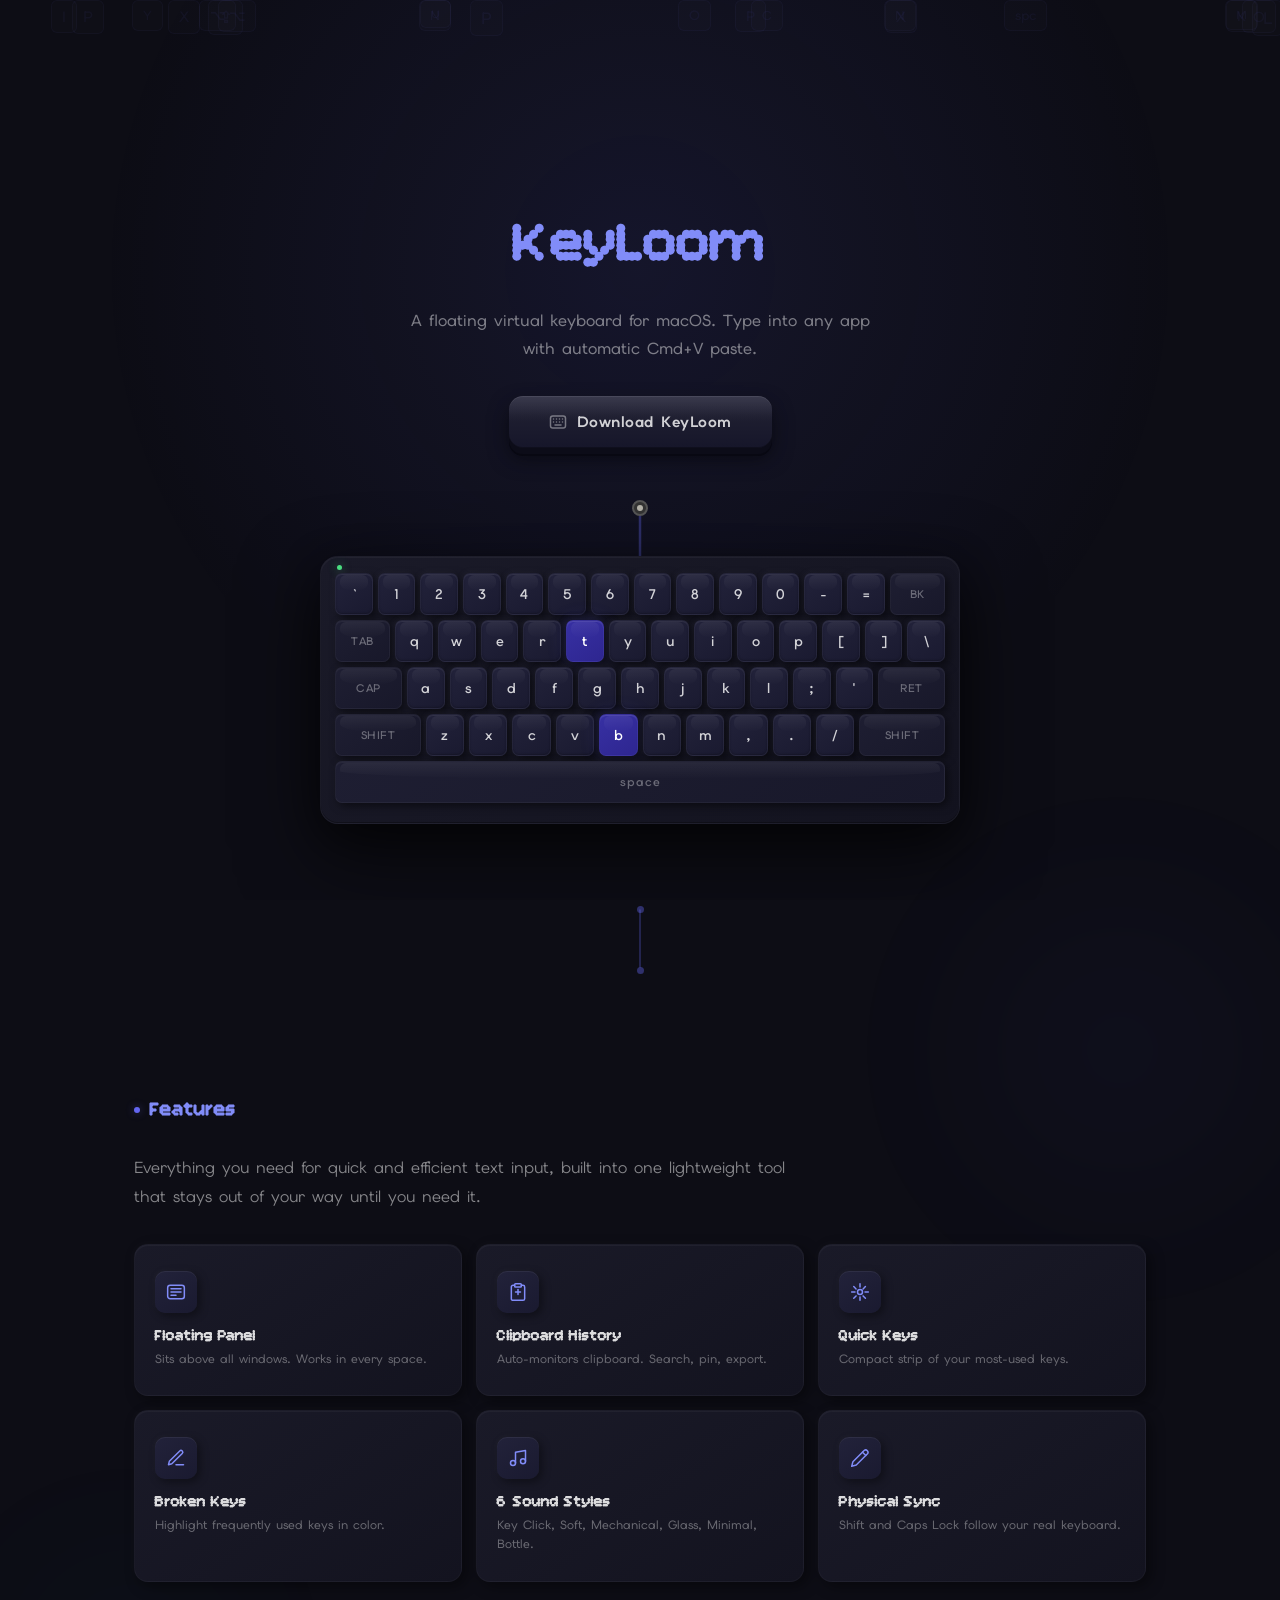
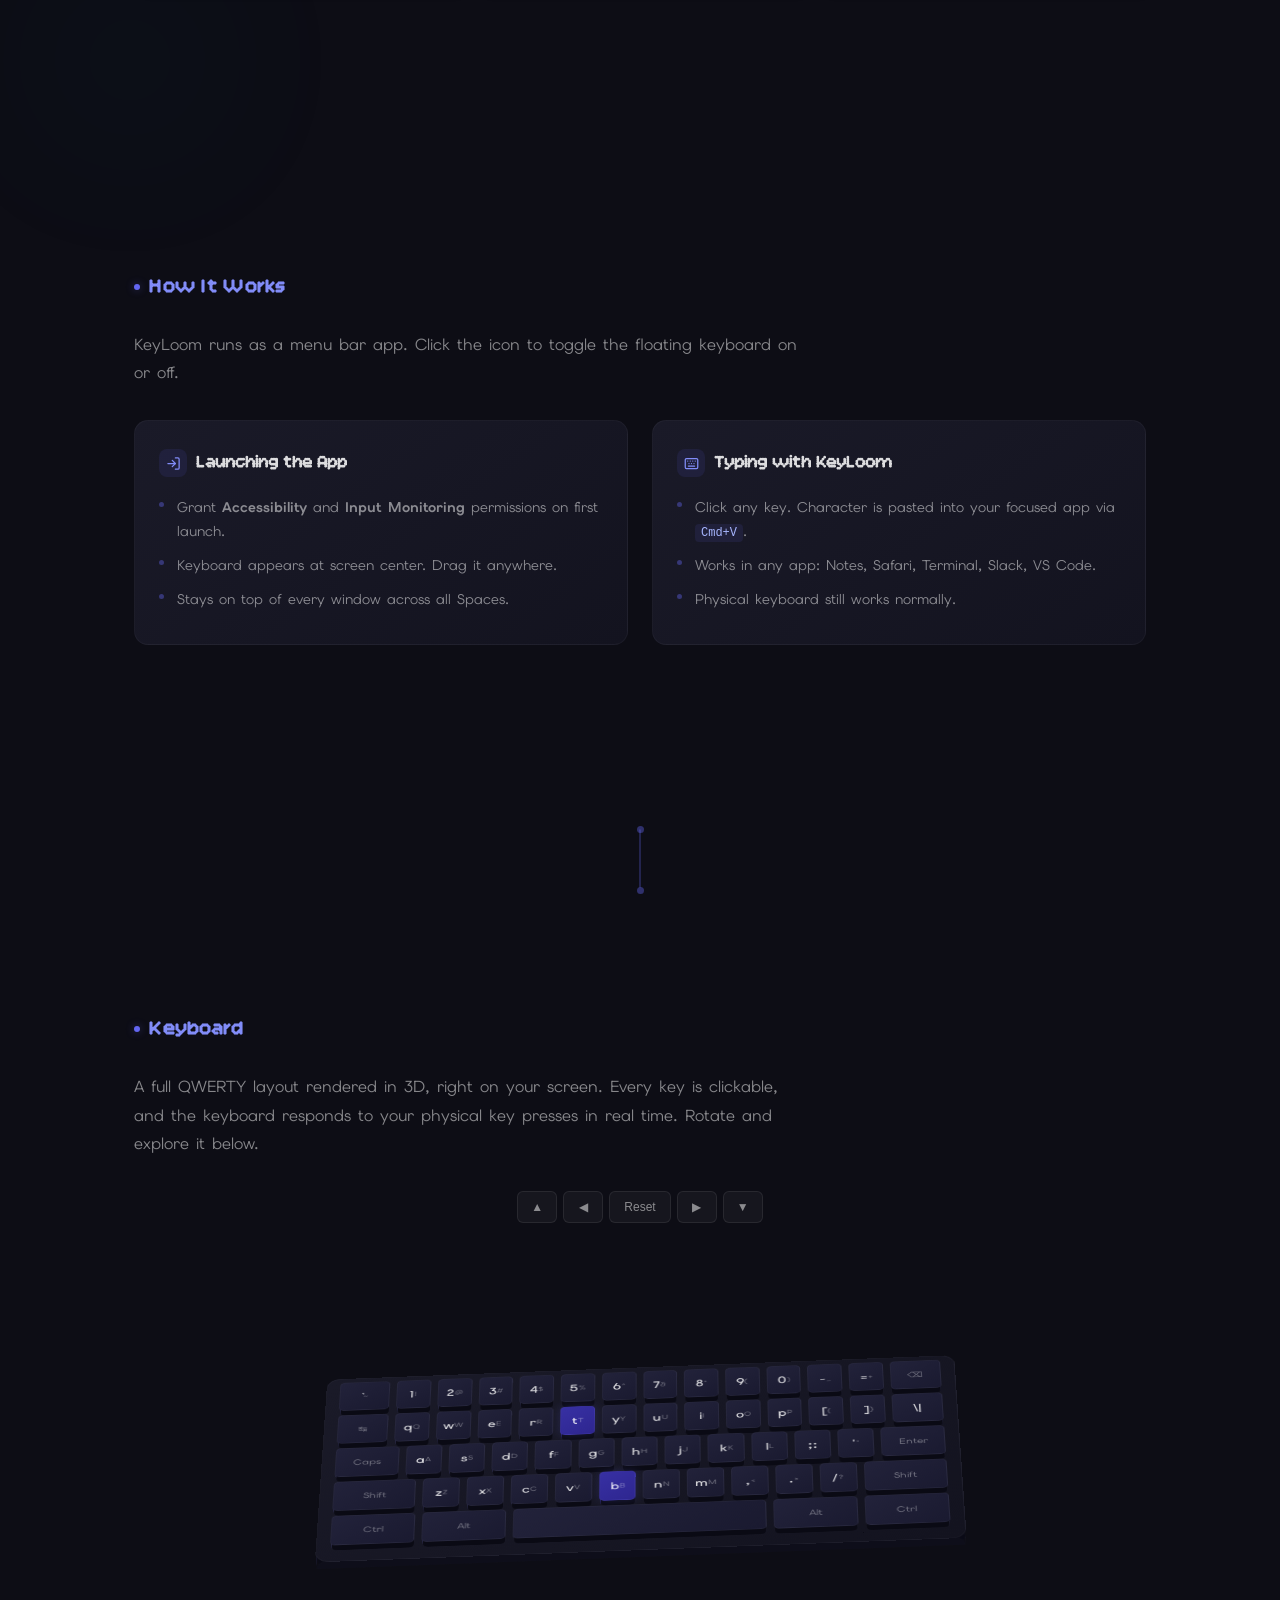
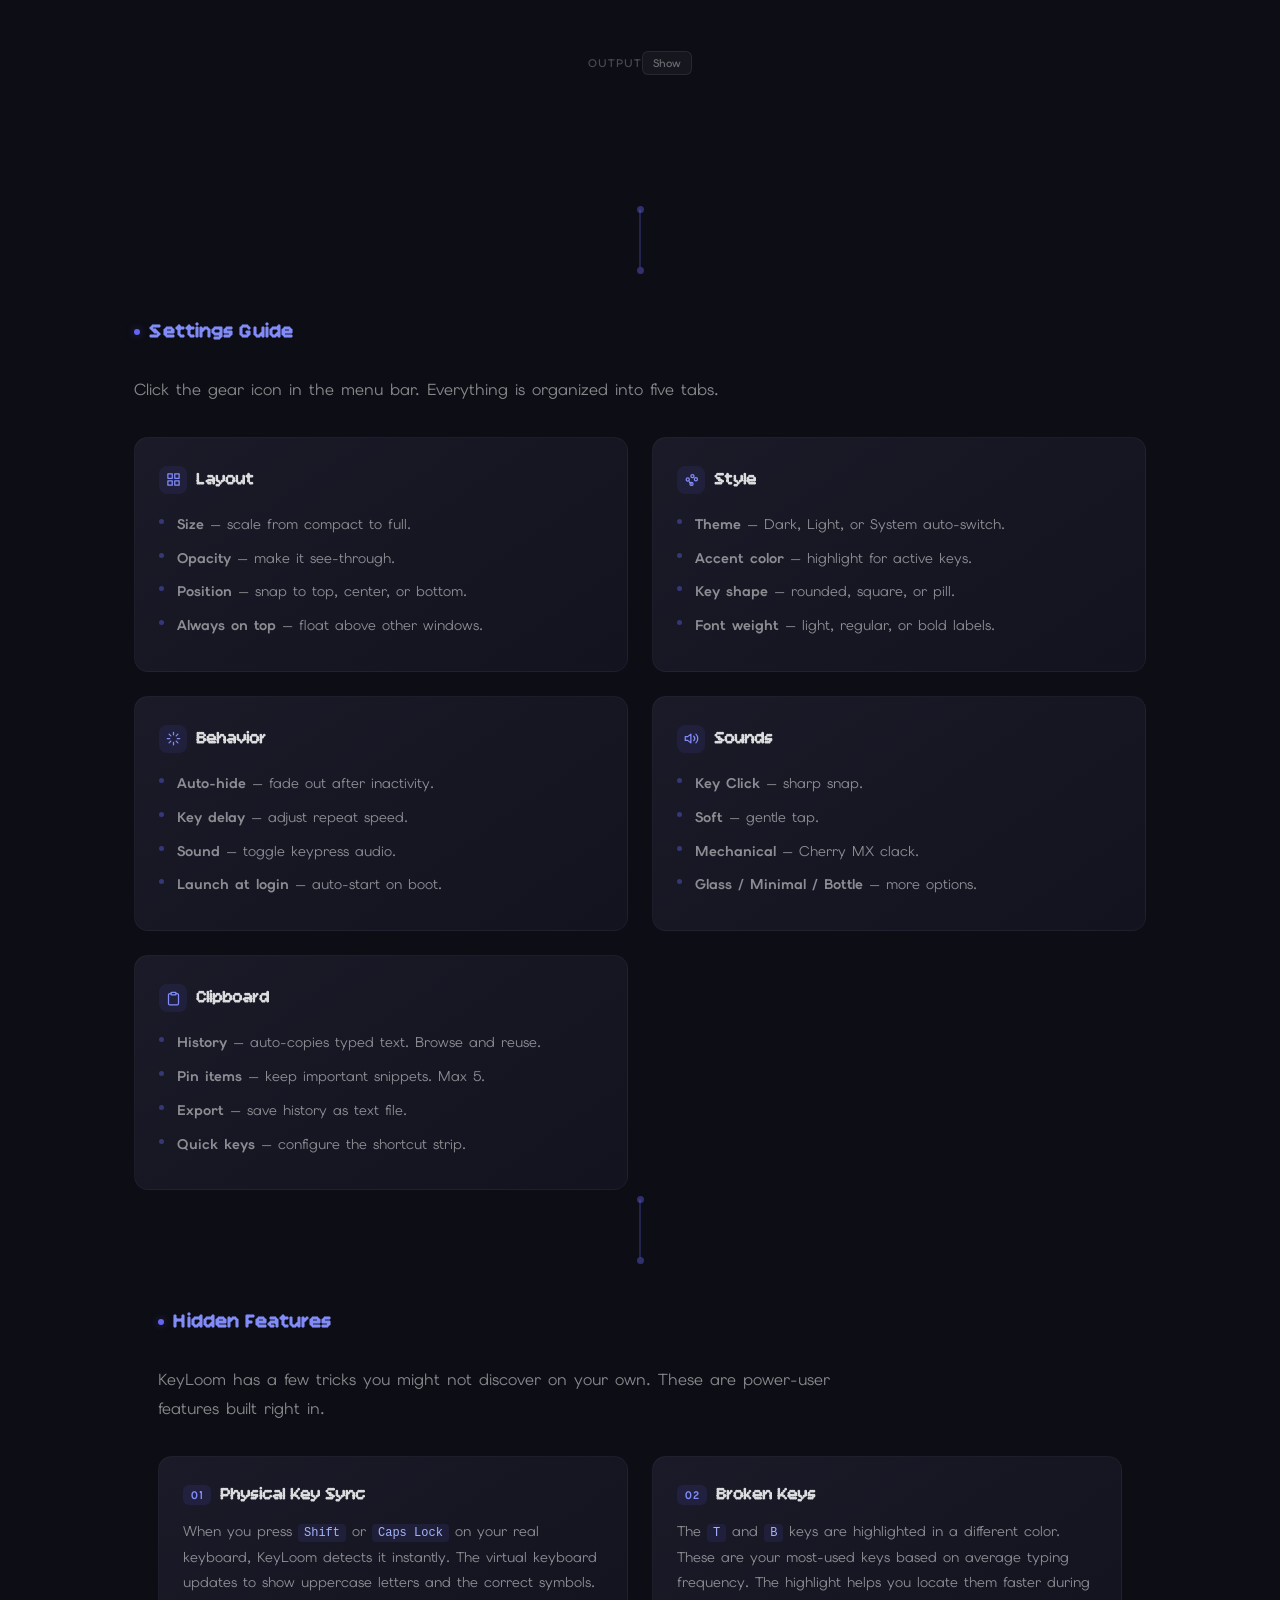
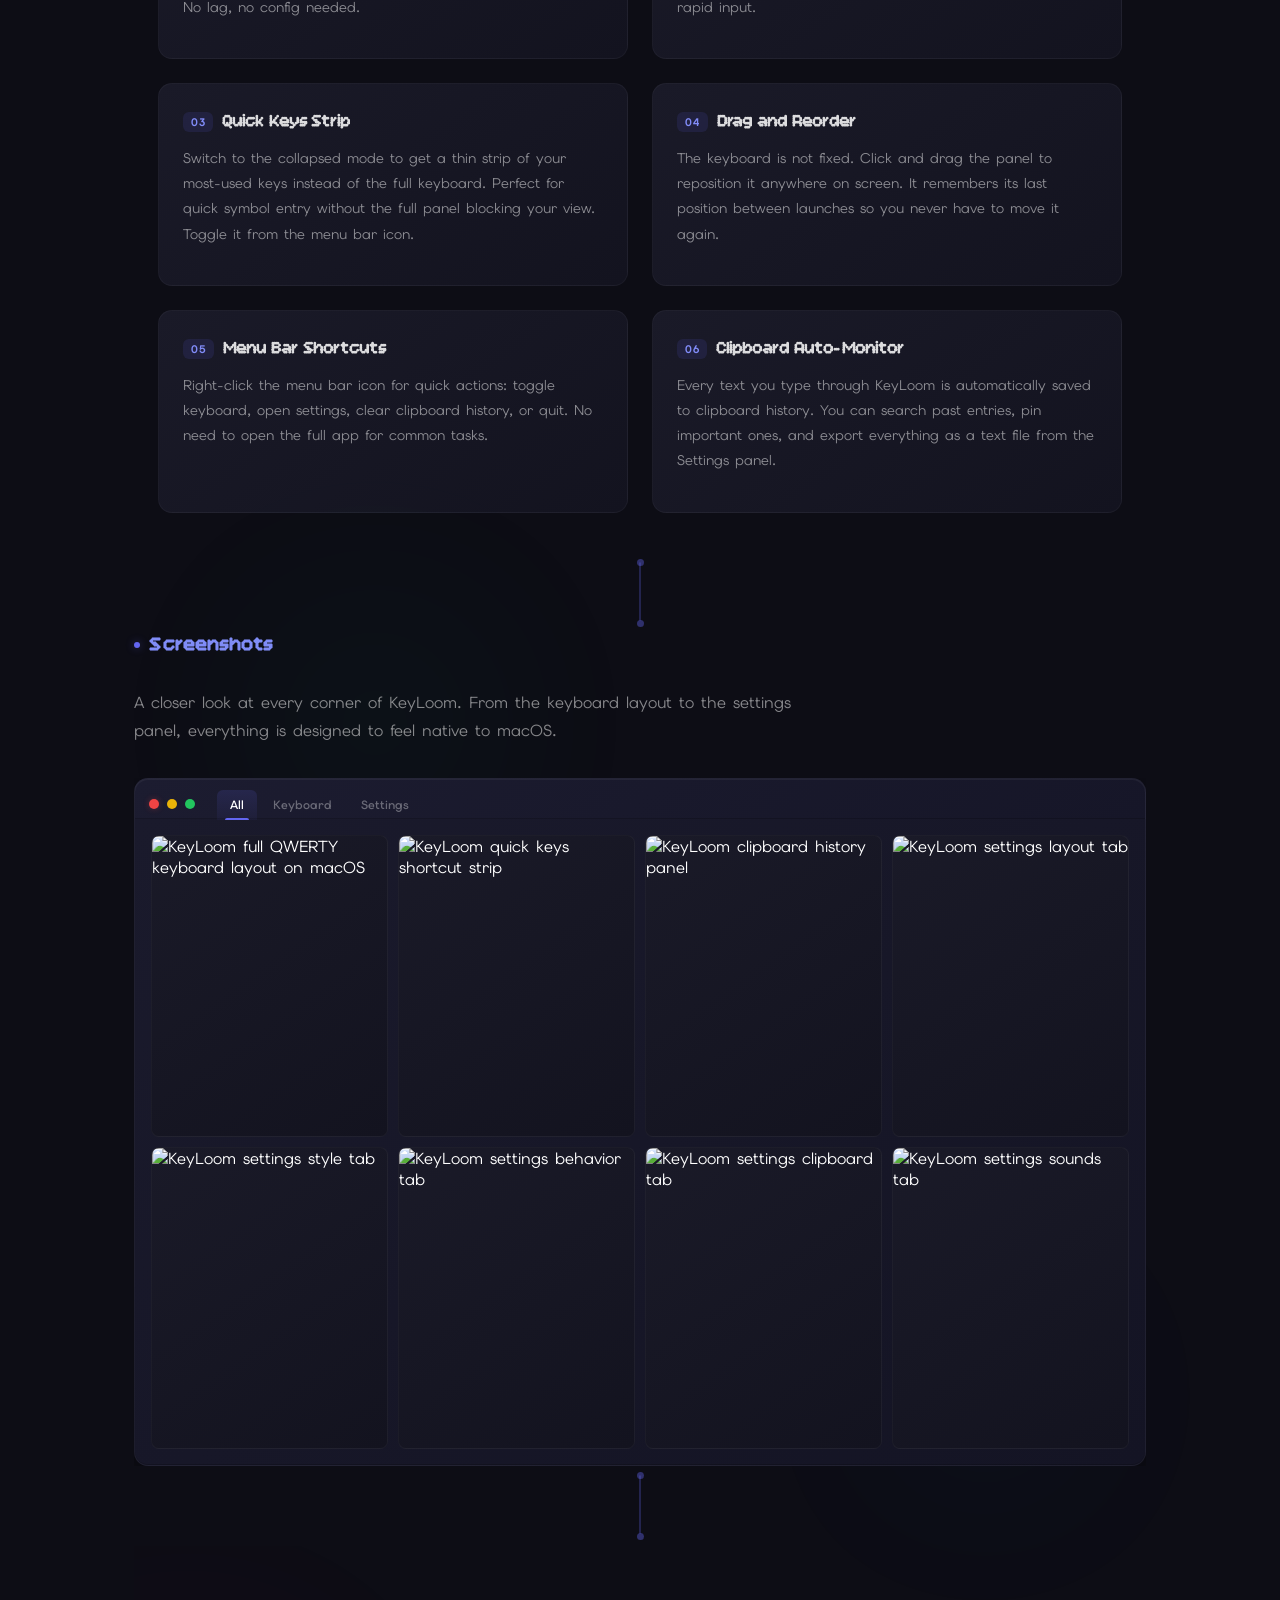
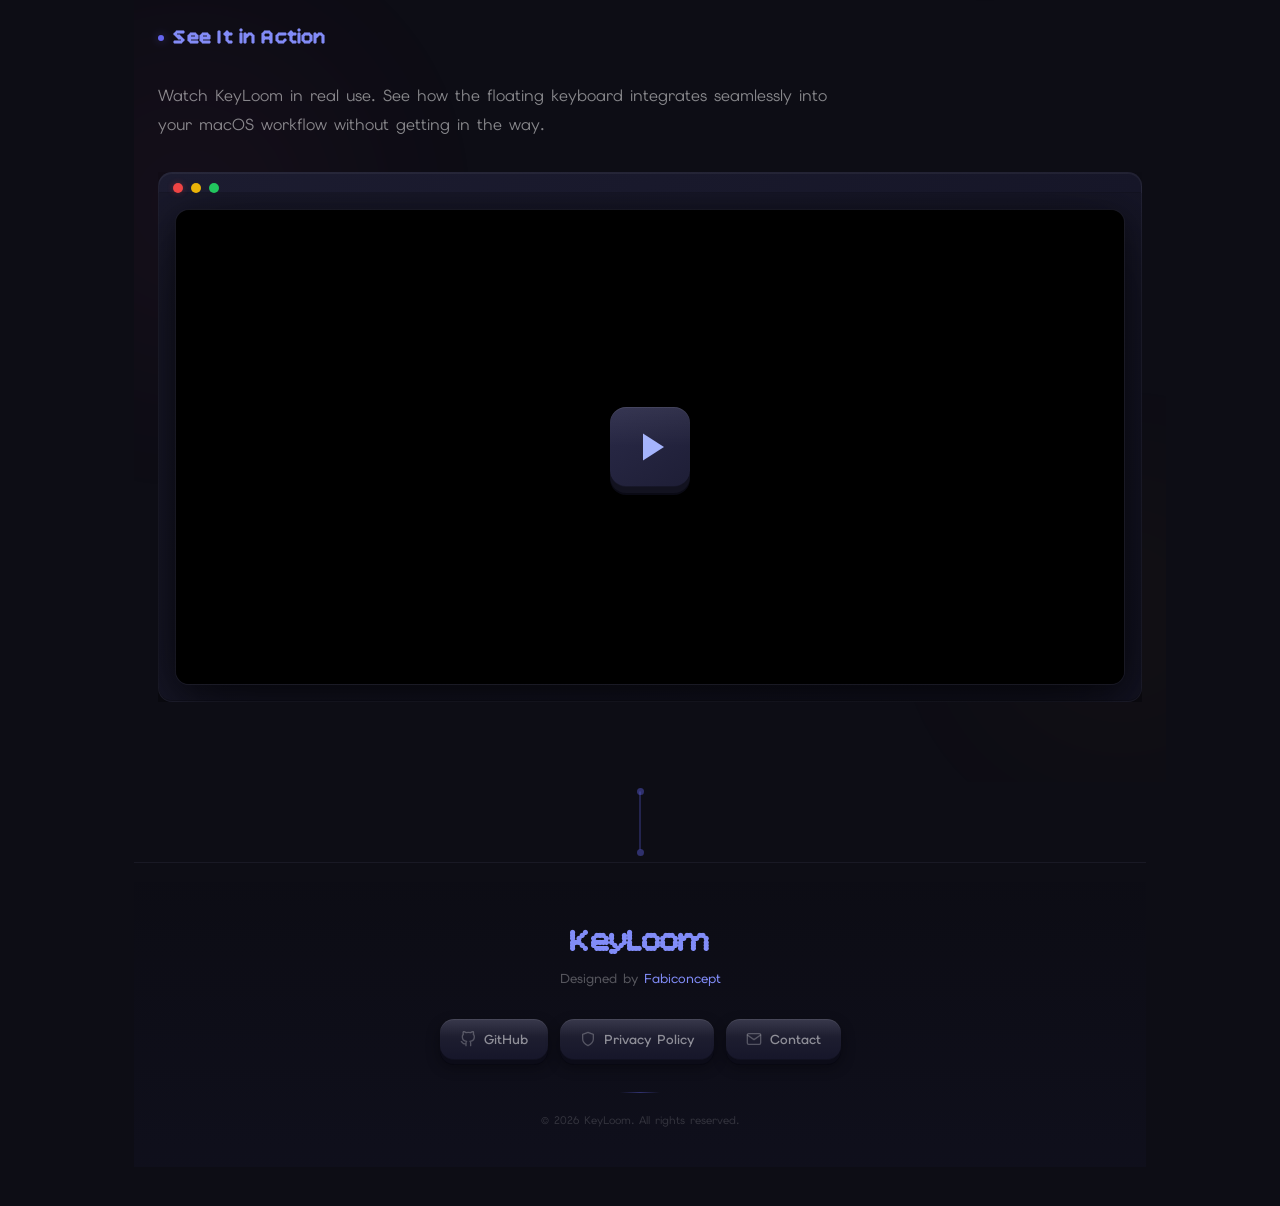
==== commit f3fef57e: "seo: heavy SEO overhaul for index.html - Convert 7 section titles from div to h2 for heading hierarc" ====
--- a/screenshots/index.html
+++ b/screenshots/index.html
@@ -15,18 +15,63 @@
 <meta property="og:image" content="https://keyloom.app/screenshots/final/hero.png">
 <meta property="og:url" content="https://keyloom.app/">
 <meta property="og:site_name" content="KeyLoom">
+<meta property="og:locale" content="en_US">
 <meta name="twitter:card" content="summary_large_image">
 <meta name="twitter:title" content="KeyLoom - Floating Virtual Keyboard for macOS">
 <meta name="twitter:description" content="A floating virtual keyboard for macOS. Customizable, always on top, with clipboard history, quick keys, and 6 sound styles.">
 <meta name="twitter:image" content="https://keyloom.app/screenshots/final/hero.png">
 <meta name="twitter:creator" content="@fabiconcept">
+<meta name="twitter:site" content="@fabiconcept">
 <meta name="theme-color" content="#0d0d15">
 <meta name="apple-mobile-web-app-capable" content="yes">
 <meta name="apple-mobile-web-app-status-bar-style" content="black-translucent">
+<script type="application/ld+json">
+{
+  "@context": "https://schema.org",
+  "@type": "SoftwareApplication",
+  "name": "KeyLoom",
+  "operatingSystem": "macOS",
+  "applicationCategory": "UtilitiesApplication",
+  "description": "A floating virtual keyboard for macOS. Type into any app with automatic Cmd+V paste. Features clipboard history, broken keys, quick keys, and 6 sound styles.",
+  "url": "https://keyloom.app/",
+  "downloadUrl": "https://github.com/fabiconcept/keyloom",
+  "offers": {
+    "@type": "Offer",
+    "price": "0",
+    "priceCurrency": "USD"
+  },
+  "author": {
+    "@type": "Person",
+    "name": "Fabiconcept",
+    "url": "https://github.com/fabiconcept"
+  }
+}
+</script>
 <link rel="icon" type="image/png" href="final/icon_256x256.png">
+<link rel="apple-touch-icon" href="final/icon_256x256.png">
+<link rel="manifest" href="manifest.json">
+<link rel="preconnect" href="https://fonts.googleapis.com">
+<link rel="preconnect" href="https://fonts.gstatic.com" crossorigin>
+<link href="https://fonts.googleapis.com/css2?family=Elms+Sans:wght@400;500;600;700&family=Bitcount+Prop+Single:wght@400;700&display=swap" rel="stylesheet">
 <style>
-  @import url('https://fonts.googleapis.com/css2?family=Elms+Sans:wght@400;500;600;700&family=Bitcount+Prop+Single:wght@400;700&display=swap');
   * { margin: 0; padding: 0; box-sizing: border-box; }
+  .skip-to-content {
+    position: absolute;
+    top: -100%;
+    left: 16px;
+    z-index: 9999;
+    padding: 8px 16px;
+    background: #6366f1;
+    color: #fff;
+    border-radius: 0 0 8px 8px;
+    font-size: 14px;
+    font-weight: 600;
+    text-decoration: none;
+    transition: top 0.2s;
+  }
+  .skip-to-content:focus {
+    top: 0;
+  }
   body {
     font-family: 'Elms Sans', sans-serif;
     background: #0d0d15;
@@ -414,7 +459,6 @@
     flex-direction: column;
     justify-content: center;
     position: relative;
-    overflow: hidden;
   }
   .section-tall {
     min-height: 100vh;
@@ -1318,6 +1362,11 @@
     gap: 10px;
     padding: 16px;
   }
+  #screenshots.section {
+    max-width: 1200px;
+    padding-left: 0;
+    padding-right: 0;
+  }
   .ss-item {
     border-radius: 8px;
     overflow: hidden;
@@ -1369,7 +1418,7 @@
 
   /* Settings panel - tray-perspective */
   .tray-perspective {
-    max-width: 1060px;
+    max-width: 1200px;
     margin: 0 auto;
     perspective: 900px;
     overflow: hidden;
@@ -1860,7 +1909,7 @@
     .kb-row { gap: 3px; margin-bottom: 3px; }
     .k { height: 32px; font-size: 11px; border-radius: 5px; }
     .k.fn { font-size: 9px; }
-    .section { padding: 60px 16px; min-height: auto; }
+    .section { padding: 60px 16px; min-height: auto; overflow: hidden; }
     .section-title { font-size: 16px; margin-bottom: 16px; }
     .kb3d-keyboard { width: 100%; transform: rotateX(12deg) scale(0.85); }
     .kb3d-key { font-size: 9px; padding: 3px 0 0 4px; }
@@ -2208,9 +2257,22 @@
       cursor: grabbing;
     }
   }
+
+  @media (prefers-reduced-motion: reduce) {
+    *, *::before, *::after {
+      animation-duration: 0.01ms !important;
+      animation-iteration-count: 1 !important;
+      transition-duration: 0.01ms !important;
+    }
+    .reveal, .reveal-up, .reveal-scale {
+      opacity: 1 !important;
+      transform: none !important;
+    }
+  }
 </style>
 </head>
 <body>
+<a href="#main-content" class="skip-to-content">Skip to content</a>
 <div class="bg-keys" id="bg-keys"></div>
 
 <!-- NAVBAR -->
@@ -2226,7 +2288,7 @@
     <li><a href="#screenshots">Screenshots</a></li>
   </ul>
   <div class="nav-sep"></div>
-  <button class="nav-cta" onclick="window.open('https://github.com/fabiconcept/keyloom','_blank')">Get App</button>
+    <a class="nav-cta" href="https://github.com/fabiconcept/keyloom" target="_blank" rel="noopener">Download KeyLoom</a>
   <button class="nav-hamburger" id="nav-hamburger" aria-label="Menu">
     <span></span><span></span><span></span>
   </button>
@@ -2237,7 +2299,7 @@
     <a href="#settings">Settings</a>
     <a href="#hidden">Hidden</a>
     <a href="#screenshots">Screenshots</a>
-    <a href="https://github.com/fabiconcept/keyloom" target="_blank">Get App</a>
+    <a href="https://github.com/fabiconcept/keyloom" target="_blank" rel="noopener">Download KeyLoom</a>
   </div>
 </nav>
 
@@ -2248,20 +2310,20 @@
     <circle id="hang-anchor-outer" class="floating-hang-anchor-outer" r="7" fill="#333" stroke="#555" stroke-width="2"/>
     <circle id="hang-anchor-inner" class="floating-hang-anchor-inner" r="3" fill="#B4B2A9"/>
   </svg>
-  <img src="final/hero.png" alt="" class="floating-hang-img" id="floating-hang-img">
+  <img src="final/hero.png" alt="KeyLoom floating virtual keyboard hanging from a rope on macOS" class="floating-hang-img" id="floating-hang-img" width="280" height="200" fetchpriority="high">
 </div>
 
 <!-- HERO -->
-<div class="hero reveal-up">
+<header class="hero reveal-up" id="hero">
   <h1 class="hero-title" id="hero-title">KeyLoom</h1>
   <p class="hero-sub reveal stagger-2">A floating virtual keyboard for macOS. Type into any app with automatic Cmd+V paste.</p>
   <div class="hero-cta reveal stagger-3">
-    <button class="pushable" onclick="window.open('https://github.com/fabiconcept/keyloom','_blank')">
+    <a class="pushable" href="https://github.com/fabiconcept/keyloom" target="_blank" rel="noopener">
       <span class="front">
         <svg viewBox="0 0 24 24" fill="none" stroke="currentColor" stroke-width="2" stroke-linecap="round" stroke-linejoin="round"><rect x="2" y="4" width="20" height="16" rx="3"/><line x1="6" y1="8" x2="6.01" y2="8"/><line x1="10" y1="8" x2="10.01" y2="8"/><line x1="14" y1="8" x2="14.01" y2="8"/><line x1="18" y1="8" x2="18.01" y2="8"/><line x1="6" y1="12" x2="6.01" y2="12"/><line x1="10" y1="12" x2="10.01" y2="12"/><line x1="14" y1="12" x2="14.01" y2="12"/><line x1="18" y1="12" x2="18.01" y2="12"/><line x1="8" y1="16" x2="16" y2="16"/></svg>
-        Get Application
+        Download KeyLoom
       </span>
-    </button>
+    </a>
   </div>
   <div class="kb-wrap" id="kb-wrap">
     <svg class="kb-rope" id="kb-rope">
@@ -2302,7 +2364,7 @@
       </div>
     </div>
   </div>
-</div>
+</header>
 
 <div class="wire-divider reveal">
   <svg class="rope-svg" viewBox="0 0 20 60" preserveAspectRatio="none">
@@ -2313,10 +2375,10 @@
 </div>
 
 <!-- FEATURES -->
-<div id="features" class="section reveal">
+<section id="features" class="section reveal">
   <div class="blob blob-purple" data-speed="0.4" style="width:300px;height:300px;top:-80px;right:-100px;"></div>
   <div class="blob blob-cyan" data-speed="-0.3" style="width:200px;height:200px;bottom:-60px;left:-80px;"></div>
-  <div class="section-title"><span class="dot"></span>Features</div>
+  <h2 class="section-title"><span class="dot"></span>Features</h2>
   <p class="section-desc reveal stagger-1">Everything you need for quick and efficient text input, built into one lightweight tool that stays out of your way until you need it.</p>
   <div class="features-grid">
     <div class="feat reveal stagger-1"><div class="feat-icon"><svg width="20" height="20" fill="none" stroke="currentColor" stroke-width="1.8" stroke-linecap="round" stroke-linejoin="round" viewBox="0 0 24 24"><rect x="2" y="4" width="20" height="16" rx="3"/><line x1="6" y1="8" x2="18" y2="8"/><line x1="6" y1="12" x2="18" y2="12"/><line x1="6" y1="16" x2="12" y2="16"/></svg></div><h3>Floating Panel</h3><p>Sits above all windows. Works in every space.</p></div>
@@ -2326,11 +2388,11 @@
     <div class="feat reveal stagger-5"><div class="feat-icon"><svg width="20" height="20" fill="none" stroke="currentColor" stroke-width="1.8" stroke-linecap="round" stroke-linejoin="round" viewBox="0 0 24 24"><path d="M9 18V5l12-2v13"/><circle cx="6" cy="18" r="3"/><circle cx="18" cy="16" r="3"/></svg></div><h3>6 Sound Styles</h3><p>Key Click, Soft, Mechanical, Glass, Minimal, Bottle.</p></div>
     <div class="feat reveal stagger-6"><div class="feat-icon"><svg width="20" height="20" fill="none" stroke="currentColor" stroke-width="1.8" stroke-linecap="round" stroke-linejoin="round" viewBox="0 0 24 24"><path d="M17 3a2.85 2.85 0 0 1 4 4L7.5 20.5 2 22l1.5-5.5Z"/><line x1="15" y1="5" x2="19" y2="9"/></svg></div><h3>Physical Sync</h3><p>Shift and Caps Lock follow your real keyboard.</p></div>
   </div>
-</div>
+</section>
 
 <!-- HOW IT WORKS -->
-<div id="how-it-works" class="section reveal">
-  <div class="section-title"><span class="dot"></span>How It Works</div>
+<section id="how-it-works" class="section reveal">
+  <h2 class="section-title"><span class="dot"></span>How It Works</h2>
   <p class="section-desc reveal stagger-1">KeyLoom runs as a menu bar app. Click the icon to toggle the floating keyboard on or off.</p>
   <div class="guide-grid">
     <div class="guide-card reveal stagger-2">
@@ -2350,7 +2412,7 @@
       </ul>
     </div>
   </div>
-</div>
+</section>
 
 <div class="wire-divider reveal">
   <svg class="rope-svg" viewBox="0 0 20 60" preserveAspectRatio="none">
@@ -2361,8 +2423,8 @@
 </div>
 
 <!-- KEYBOARD -->
-<div id="keyboard" class="section section-tall reveal">
-  <div class="section-title"><span class="dot"></span>Keyboard</div>
+<section id="keyboard" class="section section-tall reveal">
+  <h2 class="section-title"><span class="dot"></span>Keyboard</h2>
   <p class="section-desc reveal stagger-1">A full QWERTY layout rendered in 3D, right on your screen. Every key is clickable, and the keyboard responds to your physical key presses in real time. Rotate and explore it below.</p>
   <div class="kb3d-controls reveal stagger-2">
     <button class="kb3d-btn" id="kb3d-up" title="Rotate up">&#9650;</button>
@@ -2458,13 +2520,12 @@
     </div>
     <div class="kb3d-output-text" id="kb3d-output" contenteditable="true" spellcheck="false" style="display:none;"></div>
   </div>
-</div>
+</section>
 
 <script>
 document.addEventListener('DOMContentLoaded', () => {
   const kbBase = document.getElementById('kb-base');
   const kb3d = document.getElementById('kb3d');
-  console.log('[KB-DEBUG] INIT kbBase:', !!kbBase, 'kb3d:', !!kb3d);
   if (!kbBase && !kb3d) return;
   let heroShift = false;
   let heroCaps = false;
@@ -2478,10 +2539,7 @@
       if (!sh) return;
       const isLetter = ch.length === 1 && /[a-z]/i.test(ch);
       const showShift = isLetter ? (heroCaps ? !heroShift : heroShift) : heroShift;
-      const oldText = k.textContent;
-      const newText = showShift ? sh : ch;
-      if (oldText !== newText) console.log(`[KB-DEBUG] hero '${ch}': caps=${heroCaps} shift=${heroShift} letter=${isLetter} → showShift=${showShift} '${oldText}'→'${newText}'`);
-      k.textContent = newText;
+      k.textContent = showShift ? sh : ch;
     });
     if (heroCaps) { kbBase.classList.add('caps-on'); } else { kbBase.classList.remove('caps-on'); }
   }
@@ -2496,29 +2554,35 @@
       const span = k.querySelector('span');
       const isLetter = ch.length === 1 && /[a-z]/i.test(ch);
       const showShift = isLetter ? (heroCaps ? !heroShift : heroShift) : heroShift;
-      let mainText = '';
-      for (const node of k.childNodes) { if (node.nodeType === 3) { mainText = node.textContent; break; } }
       const newMain = showShift ? sh : ch;
       const newSpan = showShift ? ch : sh;
-      if (mainText !== newMain) console.log(`[KB-DEBUG] 3d '${ch}': caps=${heroCaps} shift=${heroShift} letter=${isLetter} → showShift=${showShift} main='${mainText}'→'${newMain}'`);
       for (const node of k.childNodes) { if (node.nodeType === 3) { node.textContent = newMain; break; } }
       if (span) span.textContent = newSpan;
     });
   }
 
   function updateAllKeys() {
-    console.log(`[KB-DEBUG] updateAllKeys → shift:${heroShift} caps:${heroCaps}`);
     updateHeroKeys();
     update3DKeys();
   }
 
+  // ── CapsLock detection (derives from real modifier state) ────
+  const capsKey3d = kb3d ? kb3d.querySelector('[data-key="CapsLock"]') : null;
+  function updateCapsVisual() {
+    if (capsKey3d) capsKey3d.classList.toggle('kb3d-active', heroCaps);
+  }
+
+  // ── Keyboard event handlers ──────────────────────────────────
   document.addEventListener('keydown', e => {
     if (e.code === 'ShiftLeft' || e.code === 'ShiftRight') {
       if (!heroShift) { heroShift = true; updateAllKeys(); }
     }
-    if (e.code === 'CapsLock') {
-      heroCaps = !heroCaps;
+    // Read real capslock from hardware — no toggle needed
+    const realCaps = !!(e.getModifierState && e.getModifierState('CapsLock'));
+    if (realCaps !== heroCaps) {
+      heroCaps = realCaps;
       updateAllKeys();
+      updateCapsVisual();
     }
   });
   document.addEventListener('keyup', e => {
@@ -2526,24 +2590,39 @@
       heroShift = false;
       updateAllKeys();
     }
+    // Re-check on keyup in case capslock toggled
+    const realCaps = !!(e.getModifierState && e.getModifierState('CapsLock'));
+    if (realCaps !== heroCaps) {
+      heroCaps = realCaps;
+      updateAllKeys();
+      updateCapsVisual();
+    }
   });
 
+  // ── On-screen button clicks (simulated — no hardware event) ─
   if (kbBase) {
     kbBase.querySelectorAll('.hero-shift-btn').forEach(btn => {
       btn.addEventListener('click', () => { heroShift = !heroShift; updateAllKeys(); });
     });
     kbBase.querySelectorAll('.hero-caps-btn').forEach(btn => {
-      btn.addEventListener('click', () => { heroCaps = !heroCaps; updateAllKeys(); });
+      btn.addEventListener('click', () => {
+        heroCaps = !heroCaps;
+        updateAllKeys();
+        updateCapsVisual();
+      });
     });
   }
   if (kb3d) {
-    const capsKey = kb3d.querySelector('[data-key="CapsLock"]');
-    if (capsKey) capsKey.addEventListener('click', () => { heroCaps = !heroCaps; updateAllKeys(); });
+    if (capsKey3d) capsKey3d.addEventListener('click', () => {
+      heroCaps = !heroCaps;
+      updateAllKeys();
+      updateCapsVisual();
+    });
     kb3d.querySelectorAll('[data-key="ShiftLeft"],[data-key="ShiftRight"]').forEach(btn => {
       btn.addEventListener('click', () => { heroShift = !heroShift; updateAllKeys(); });
     });
   }
-  console.log('[KB-DEBUG] READY');
+  updateCapsVisual();
 });
 </script>
 
@@ -2557,7 +2636,7 @@
 
 <!-- SETTINGS GUIDE -->
 <div id="settings" class="section reveal">
-  <div class="section-title"><span class="dot"></span>Settings Guide</div>
+  <h2 class="section-title"><span class="dot"></span>Settings Guide</h2>
   <p class="section-desc reveal stagger-1">Click the gear icon in the menu bar. Everything is organized into five tabs.</p>
   <div class="guide-grid">
     <div class="guide-card reveal stagger-2">
@@ -2606,7 +2685,7 @@
       </ul>
     </div>
   </div>
-</div>
+</section>
 
 <div class="wire-divider reveal">
   <svg class="rope-svg" viewBox="0 0 20 60" preserveAspectRatio="none">
@@ -2617,8 +2696,8 @@
 </div>
 
 <!-- HIDDEN FEATURES -->
-<div id="hidden" class="section reveal">
-  <div class="section-title"><span class="dot"></span>Hidden Features</div>
+<section id="hidden" class="section reveal">
+  <h2 class="section-title"><span class="dot"></span>Hidden Features</h2>
   <p class="section-desc reveal stagger-1">KeyLoom has a few tricks you might not discover on your own. These are power-user features built right in.</p>
   <div class="guide-grid">
     <div class="guide-card reveal stagger-2">
@@ -2646,7 +2725,7 @@
       <p>Every text you type through KeyLoom is automatically saved to clipboard history. You can search past entries, pin important ones, and export everything as a text file from the Settings panel.</p>
     </div>
   </div>
-</div>
+</section>
 
 <div class="wire-divider reveal">
   <svg class="rope-svg" viewBox="0 0 20 60" preserveAspectRatio="none">
@@ -2657,10 +2736,10 @@
 </div>
 
 <!-- SCREENSHOTS -->
-<div id="screenshots" class="section reveal">
+<section id="screenshots" class="reveal">
   <div class="blob blob-green" data-speed="0.45" style="width:280px;height:280px;top:-50px;left:10%;"></div>
   <div class="blob blob-blue" data-speed="-0.4" style="width:220px;height:220px;bottom:-40px;right:5%;"></div>
-  <div class="section-title"><span class="dot"></span>Screenshots</div>
+  <h2 class="section-title"><span class="dot"></span>Screenshots</h2>
   <p class="section-desc reveal stagger-1">A closer look at every corner of KeyLoom. From the keyboard layout to the settings panel, everything is designed to feel native to macOS.</p>
   <div class="tray-perspective reveal-scale stagger-2">
     <div class="tray-lid">
@@ -2676,19 +2755,19 @@
     <div class="tray-surface" style="height:auto;opacity:1;overflow:visible;">
       <div class="ss-gallery">
         <!-- Keyboard items -->
-        <div class="ss-item active" data-ss="1"><img src="final/keyboard.png" alt="Keyboard"></div>
-        <div class="ss-item active" data-ss="1"><img src="final/quick-keys.png" alt="Quick Keys"></div>
-        <div class="ss-item active" data-ss="1"><img src="final/clipboard.png" alt="Clipboard"></div>
+        <div class="ss-item active" data-ss="1"><img src="final/keyboard.png" alt="KeyLoom full QWERTY keyboard layout on macOS" width="400" height="300"></div>
+        <div class="ss-item active" data-ss="1"><img src="final/quick-keys.png" alt="KeyLoom quick keys shortcut strip" width="400" height="300"></div>
+        <div class="ss-item active" data-ss="1"><img src="final/clipboard.png" alt="KeyLoom clipboard history panel" width="400" height="300"></div>
         <!-- Settings items -->
-        <div class="ss-item active" data-ss="2"><img src="final/settings-layout.png" alt="Settings Layout"></div>
-        <div class="ss-item active" data-ss="2"><img src="final/settings-style.png" alt="Settings Style"></div>
-        <div class="ss-item active" data-ss="2"><img src="final/settings-behavior.png" alt="Settings Behavior"></div>
-        <div class="ss-item active" data-ss="2"><img src="final/settings-clipboard.png" alt="Settings Clipboard"></div>
-        <div class="ss-item active" data-ss="2"><img src="final/settings-sounds.png" alt="Settings Sounds"></div>
+        <div class="ss-item active" data-ss="2"><img src="final/settings-layout.png" alt="KeyLoom settings layout tab" width="400" height="300"></div>
+        <div class="ss-item active" data-ss="2"><img src="final/settings-style.png" alt="KeyLoom settings style tab" width="400" height="300"></div>
+        <div class="ss-item active" data-ss="2"><img src="final/settings-behavior.png" alt="KeyLoom settings behavior tab" width="400" height="300"></div>
+        <div class="ss-item active" data-ss="2"><img src="final/settings-clipboard.png" alt="KeyLoom settings clipboard tab" width="400" height="300"></div>
+        <div class="ss-item active" data-ss="2"><img src="final/settings-sounds.png" alt="KeyLoom settings sounds tab" width="400" height="300"></div>
       </div>
     </div>
   </div>
-</div>
+</section>
 
 <div class="wire-divider reveal">
   <svg class="rope-svg" viewBox="0 0 20 60" preserveAspectRatio="none">
@@ -2699,10 +2778,10 @@
 </div>
 
 <!-- VIDEO -->
-<div class="section reveal-up" style="padding-top:80px; padding-bottom:80px; overflow:hidden;">
+<section class="section reveal-up" style="padding-top:80px; padding-bottom:80px; overflow:hidden;">
   <div class="blob blob-pink" data-speed="-0.5" style="width:350px;height:350px;top:10%;left:-120px;"></div>
   <div class="blob blob-amber" data-speed="0.35" style="width:250px;height:250px;bottom:5%;right:-80px;"></div>
-  <div class="section-title"><span class="dot"></span>See It in Action</div>
+  <h2 class="section-title"><span class="dot"></span>See It in Action</h2>
   <p class="section-desc reveal stagger-1">Watch KeyLoom in real use. See how the floating keyboard integrates seamlessly into your macOS workflow without getting in the way.</p>
   <div class="tray-perspective reveal-scale stagger-2">
     <div class="tray-lid">
@@ -2715,6 +2794,7 @@
         <div class="kb-video-player" id="kb-video-player" tabindex="0">
           <video class="kb-video" id="kb-video" preload="metadata" playsinline loop>
             <source src="short-clip.MOV" type="video/mp4">
+            <track kind="captions" label="English" srclang="en" src="captions.vtt" default>
           </video>
 
           <!-- Center overlay -->
@@ -2799,7 +2879,7 @@
       </div>
     </div>
   </div>
-</div>
+</section>
 
 <div class="wire-divider reveal">
   <svg class="rope-svg" viewBox="0 0 20 60" preserveAspectRatio="none">
@@ -2810,11 +2890,11 @@
 </div>
 
 <!-- FOOTER -->
-<div class="footer reveal">
+<footer class="footer reveal">
   <div class="footer-logo" id="footer-logo">KeyLoom</div>
-  <div class="footer-sub reveal stagger-1">Designed by <a href="https://github.com/fabiconcept/keyloom" target="_blank" style="color:#818cf8;text-decoration:none;">Fabiconcept</a></div>
+  <div class="footer-sub reveal stagger-1">Designed by <a href="https://github.com/fabiconcept/keyloom" target="_blank" rel="noopener" style="color:#818cf8;text-decoration:none;">Fabiconcept</a></div>
   <div class="footer-cards reveal stagger-2">
-    <a href="https://github.com/fabiconcept/keyloom" target="_blank" class="footer-card">
+    <a href="https://github.com/fabiconcept/keyloom" target="_blank" rel="noopener" class="footer-card">
       <span class="footer-card-inner">
         <svg viewBox="0 0 24 24" fill="none" stroke="currentColor" stroke-width="2" stroke-linecap="round" stroke-linejoin="round"><path d="M9 19c-5 1.5-5-2.5-7-3m14 6v-3.87a3.37 3.37 0 0 0-.94-2.61c3.14-.35 6.44-1.54 6.44-7A5.44 5.44 0 0 0 20 4.77 5.07 5.07 0 0 0 19.91 1S18.73.65 16 2.48a13.38 13.38 0 0 0-7 0C6.27.65 5.09 1 5.09 1A5.07 5.07 0 0 0 5 4.77a5.44 5.44 0 0 0-1.5 3.78c0 5.42 3.3 6.61 6.44 7A3.37 3.37 0 0 0 9 18.13V22"/></svg>
         GitHub
@@ -2835,7 +2915,7 @@
   </div>
   <div class="footer-divider reveal stagger-3"></div>
   <div class="footer-copy reveal stagger-4">&copy; 2026 KeyLoom. All rights reserved.</div>
-</div>
+</footer>
 
 <!-- PHOTO VIEWER -->
 <div class="viewer-overlay" id="viewer">
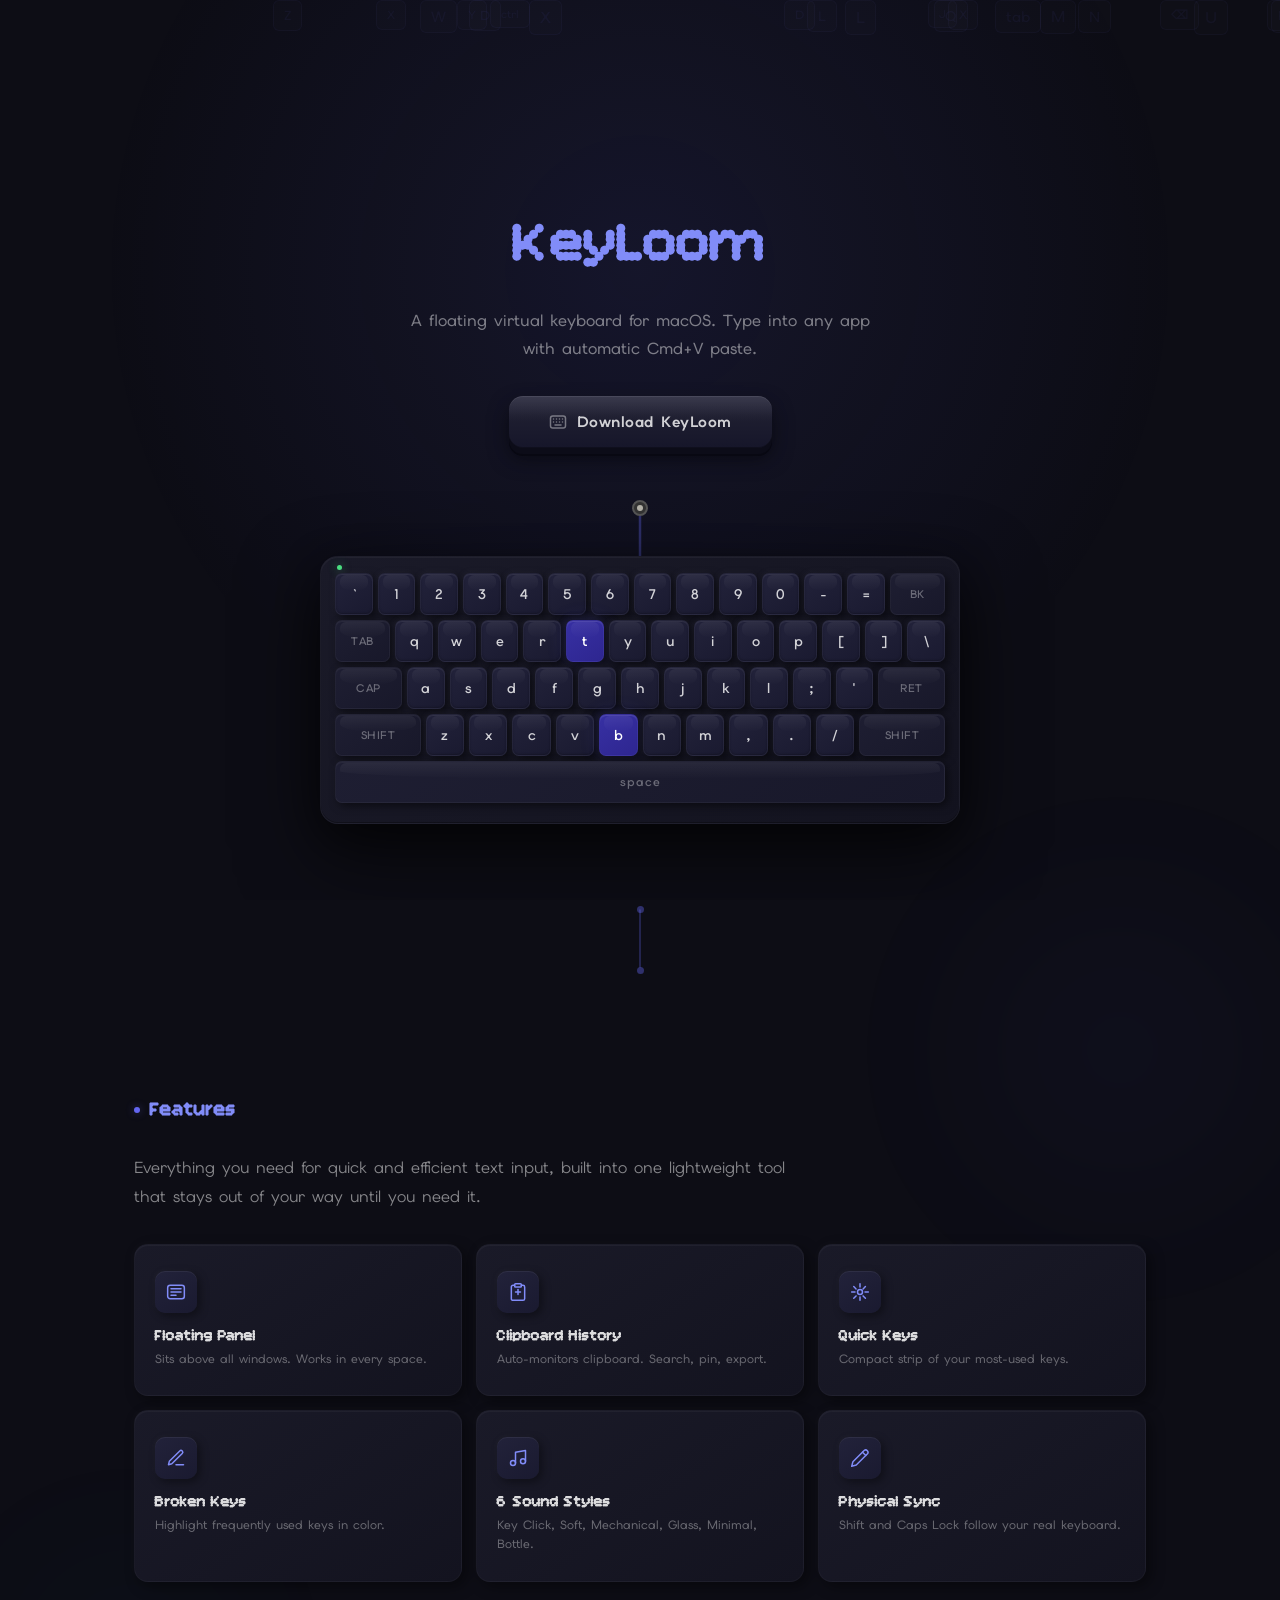
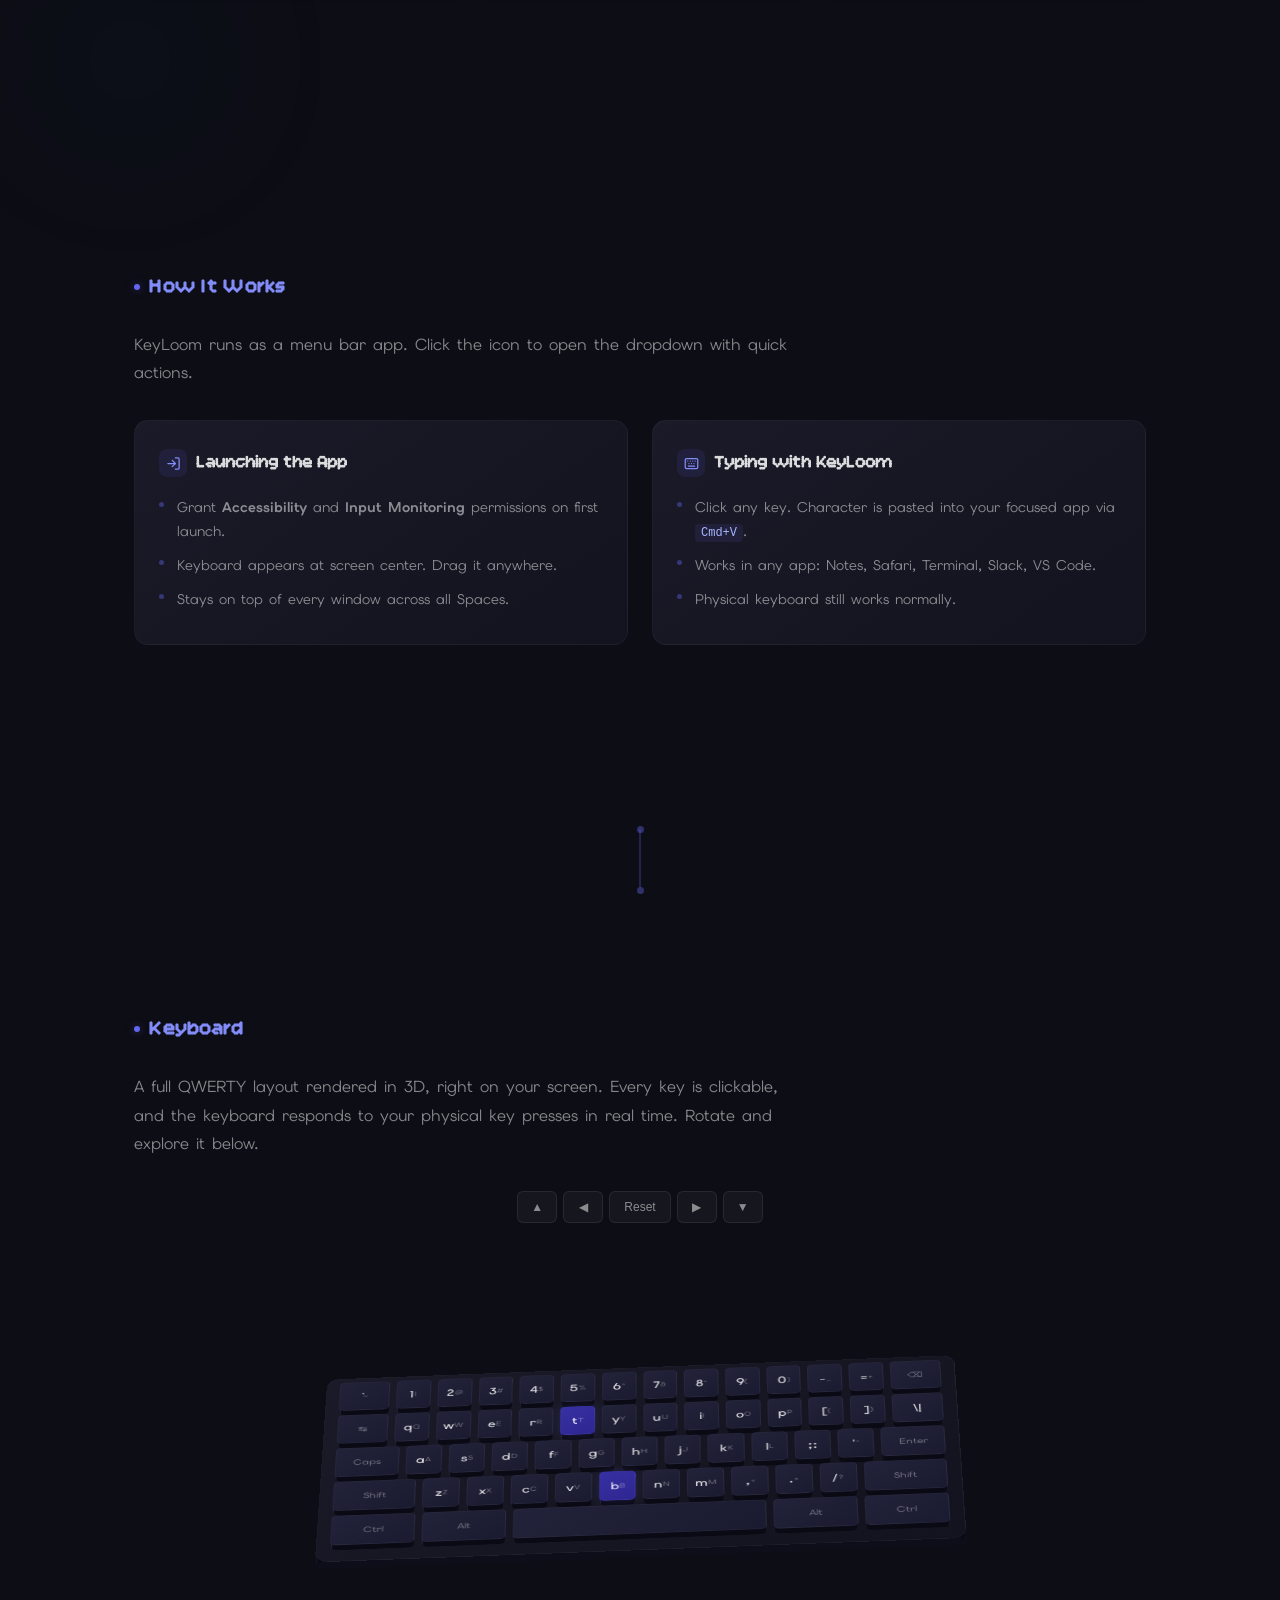
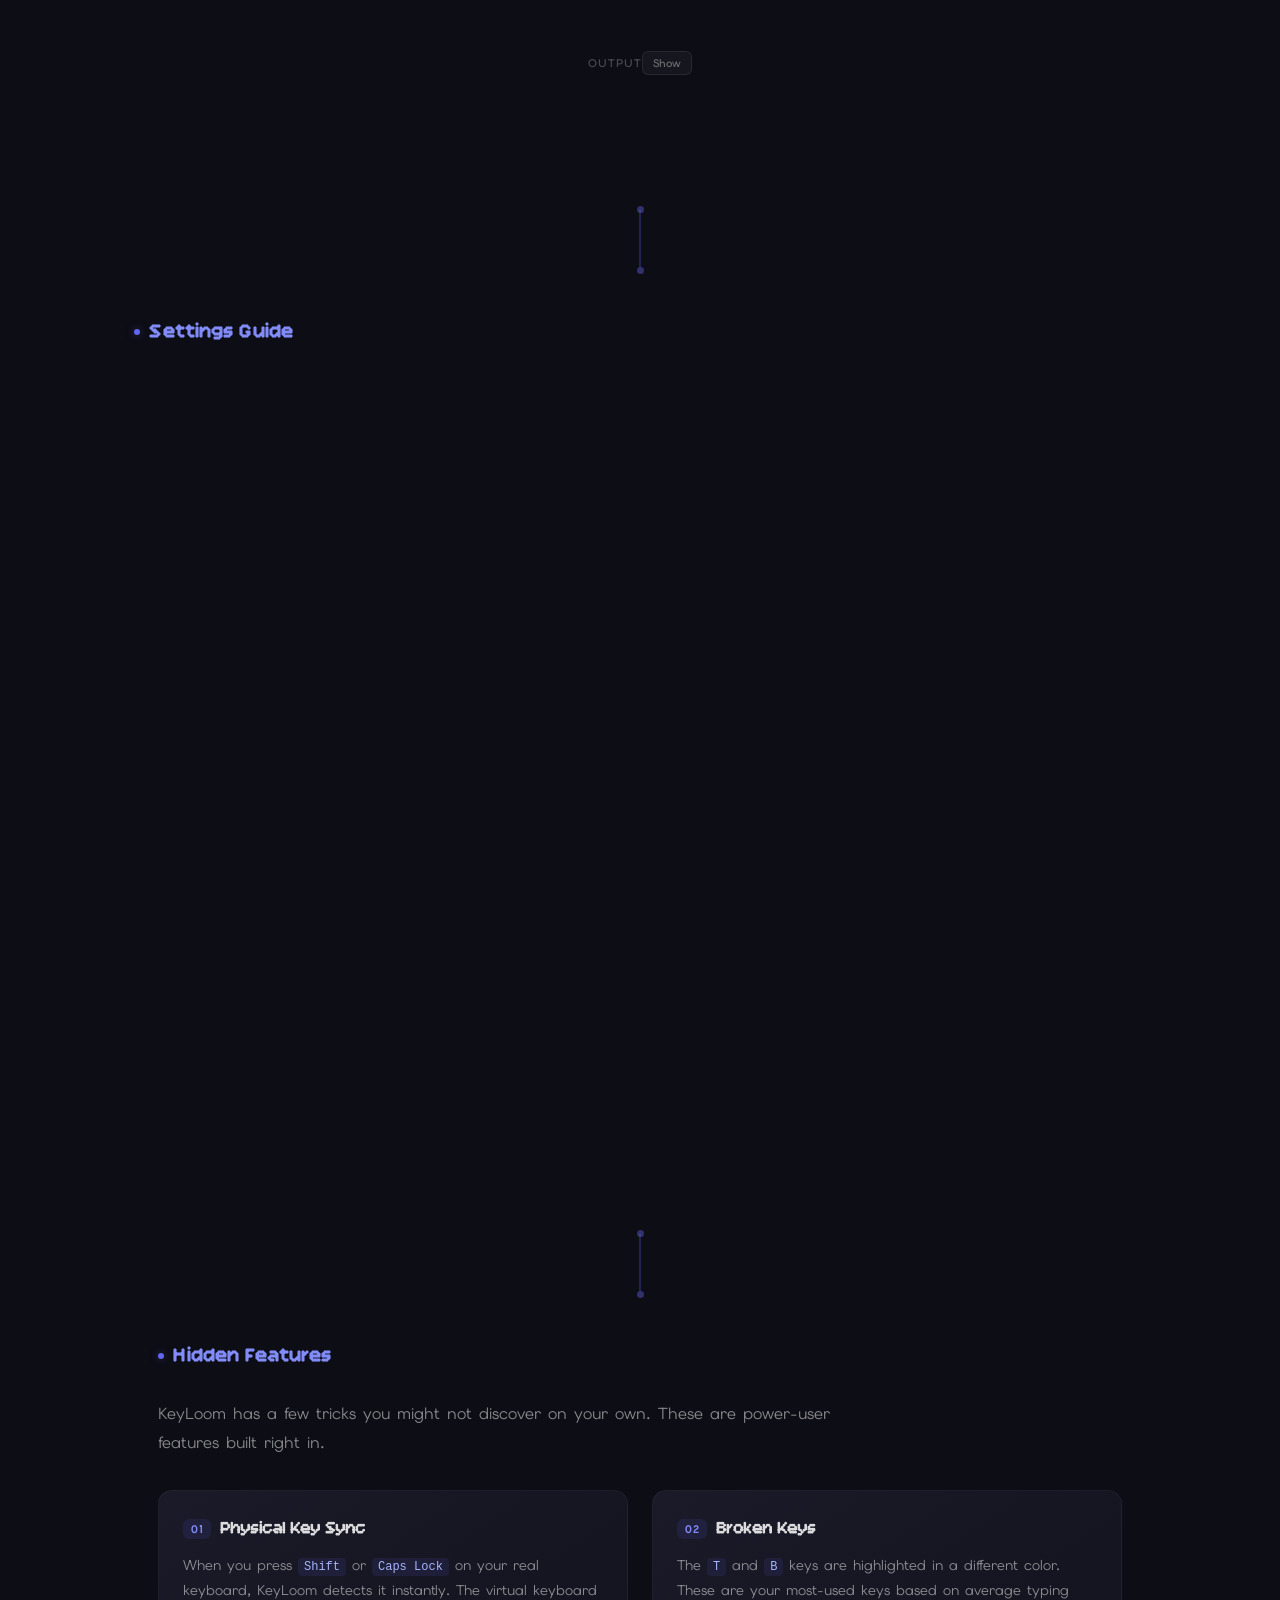
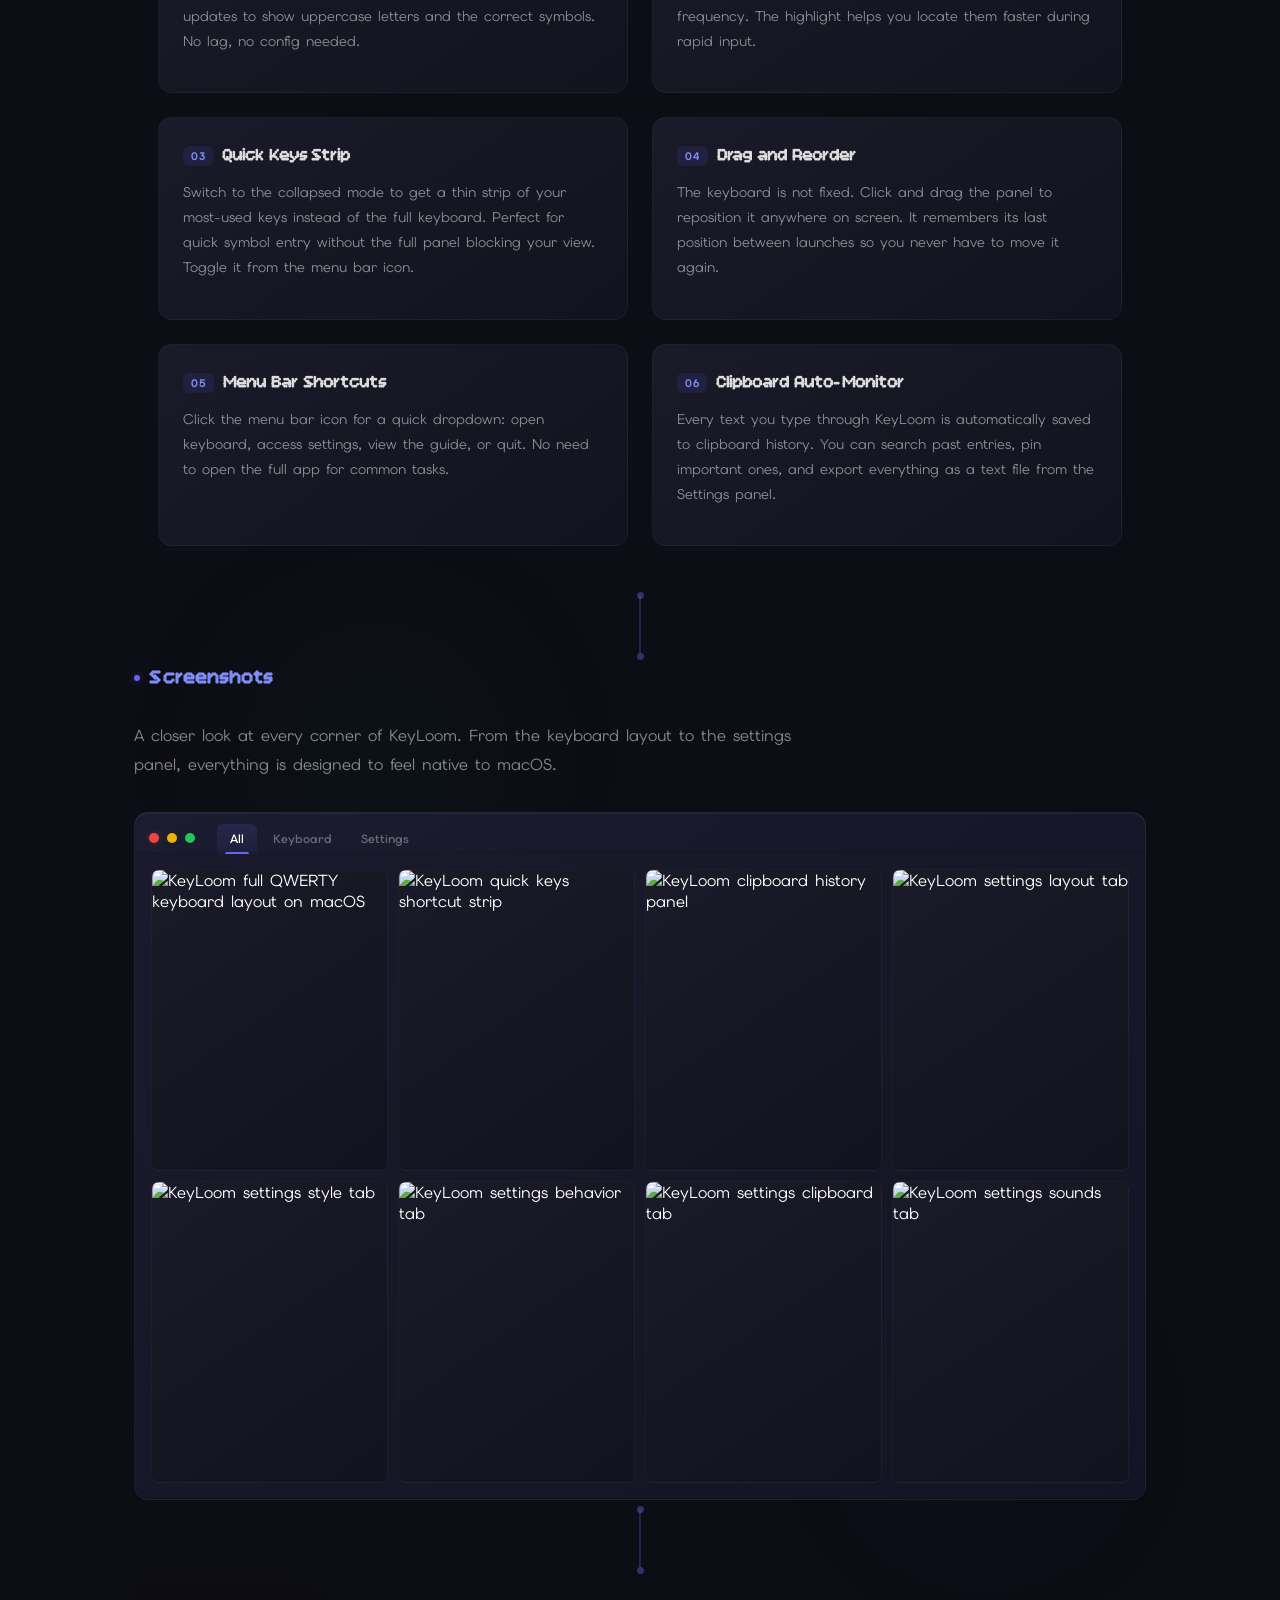
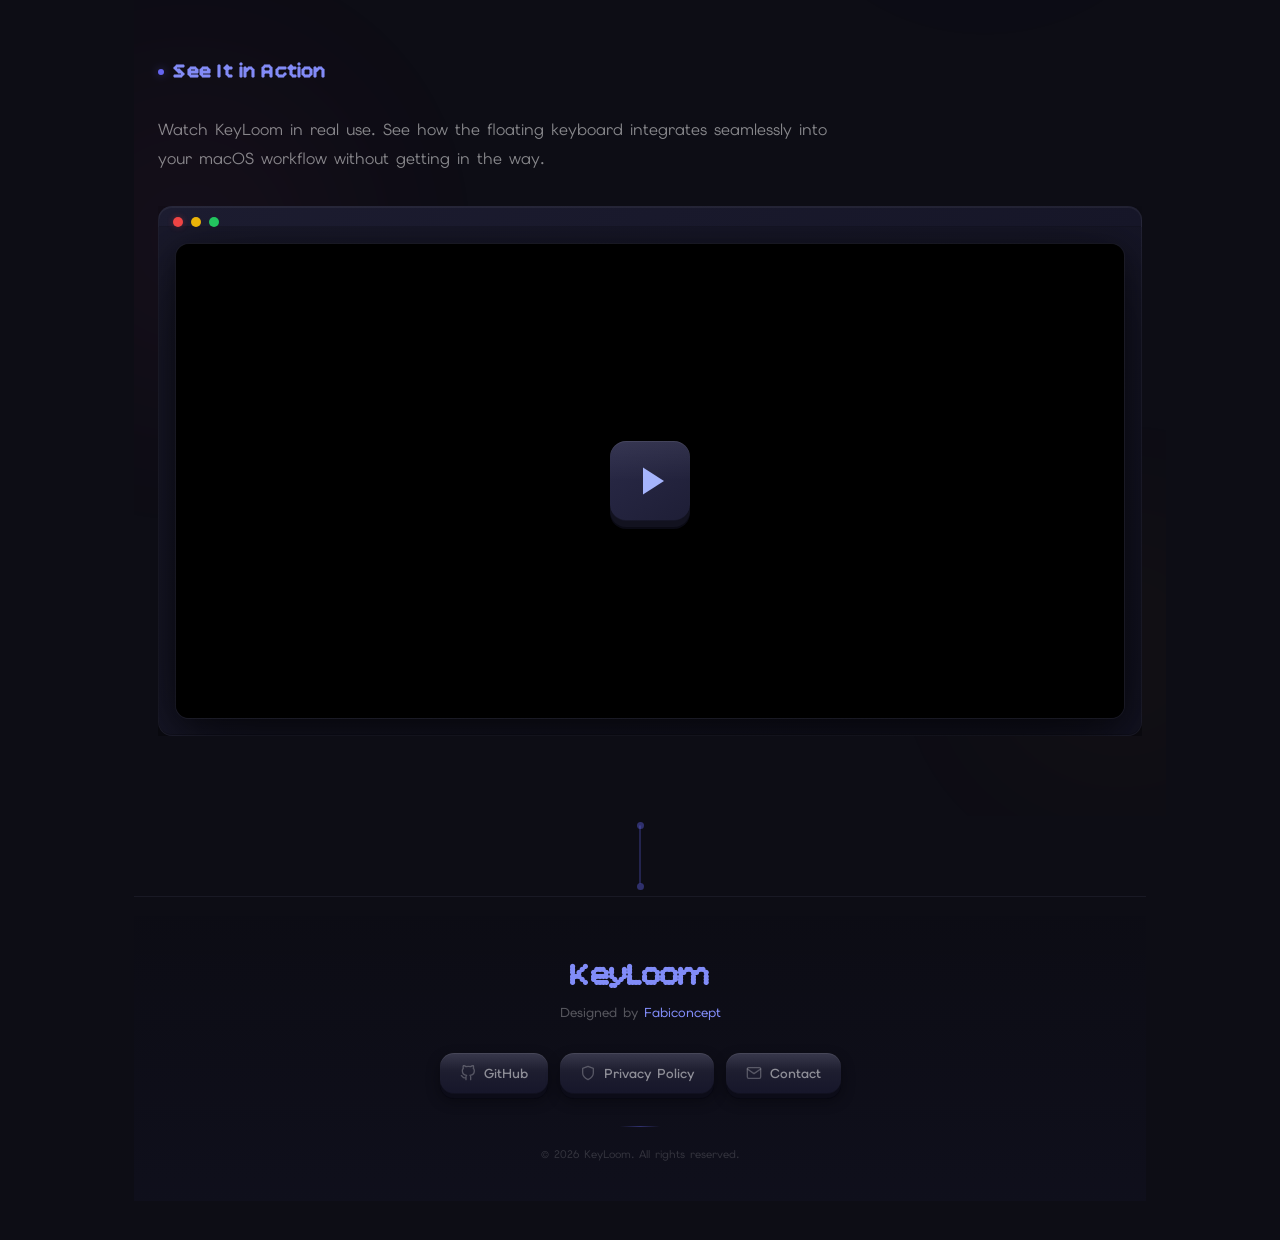
==== commit 69084f79: "docs: update landing page - dropdown menu, padding settings, menu bar shortcuts" ====
--- a/screenshots/index.html
+++ b/screenshots/index.html
@@ -2393,7 +2393,7 @@
 <!-- HOW IT WORKS -->
 <section id="how-it-works" class="section reveal">
   <h2 class="section-title"><span class="dot"></span>How It Works</h2>
-  <p class="section-desc reveal stagger-1">KeyLoom runs as a menu bar app. Click the icon to toggle the floating keyboard on or off.</p>
+  <p class="section-desc reveal stagger-1">KeyLoom runs as a menu bar app. Click the icon to open the dropdown with quick actions.</p>
   <div class="guide-grid">
     <div class="guide-card reveal stagger-2">
       <h3><span class="guide-icon"><svg viewBox="0 0 24 24" fill="none" stroke="currentColor" stroke-width="2" stroke-linecap="round" stroke-linejoin="round"><path d="M15 3h4a2 2 0 0 1 2 2v14a2 2 0 0 1-2 2h-4"/><polyline points="10 17 15 12 10 7"/><line x1="15" y1="12" x2="3" y2="12"/></svg></span> Launching the App</h3>
@@ -2637,13 +2637,14 @@
 <!-- SETTINGS GUIDE -->
 <div id="settings" class="section reveal">
   <h2 class="section-title"><span class="dot"></span>Settings Guide</h2>
-  <p class="section-desc reveal stagger-1">Click the gear icon in the menu bar. Everything is organized into five tabs.</p>
+  <p class="section-desc reveal stagger-1">Click Settings in the menu bar dropdown. Everything is organized into five tabs.</p>
   <div class="guide-grid">
     <div class="guide-card reveal stagger-2">
       <h3><span class="guide-icon"><svg viewBox="0 0 24 24" fill="none" stroke="currentColor" stroke-width="2" stroke-linecap="round" stroke-linejoin="round"><rect x="3" y="3" width="7" height="7"/><rect x="14" y="3" width="7" height="7"/><rect x="14" y="14" width="7" height="7"/><rect x="3" y="14" width="7" height="7"/></svg></span> Layout</h3>
       <ul>
         <li><strong>Size</strong> — scale from compact to full.</li>
         <li><strong>Opacity</strong> — make it see-through.</li>
+        <li><strong>Padding</strong> — horizontal and vertical inner spacing.</li>
         <li><strong>Position</strong> — snap to top, center, or bottom.</li>
         <li><strong>Always on top</strong> — float above other windows.</li>
       </ul>
@@ -2718,7 +2719,7 @@
     </div>
     <div class="guide-card reveal stagger-6">
       <h3><span class="guide-num">05</span> Menu Bar Shortcuts</h3>
-      <p>Right-click the menu bar icon for quick actions: toggle keyboard, open settings, clear clipboard history, or quit. No need to open the full app for common tasks.</p>
+      <p>Click the menu bar icon for a quick dropdown: open keyboard, access settings, view the guide, or quit. No need to open the full app for common tasks.</p>
     </div>
     <div class="guide-card reveal stagger-7">
       <h3><span class="guide-num">06</span> Clipboard Auto-Monitor</h3>
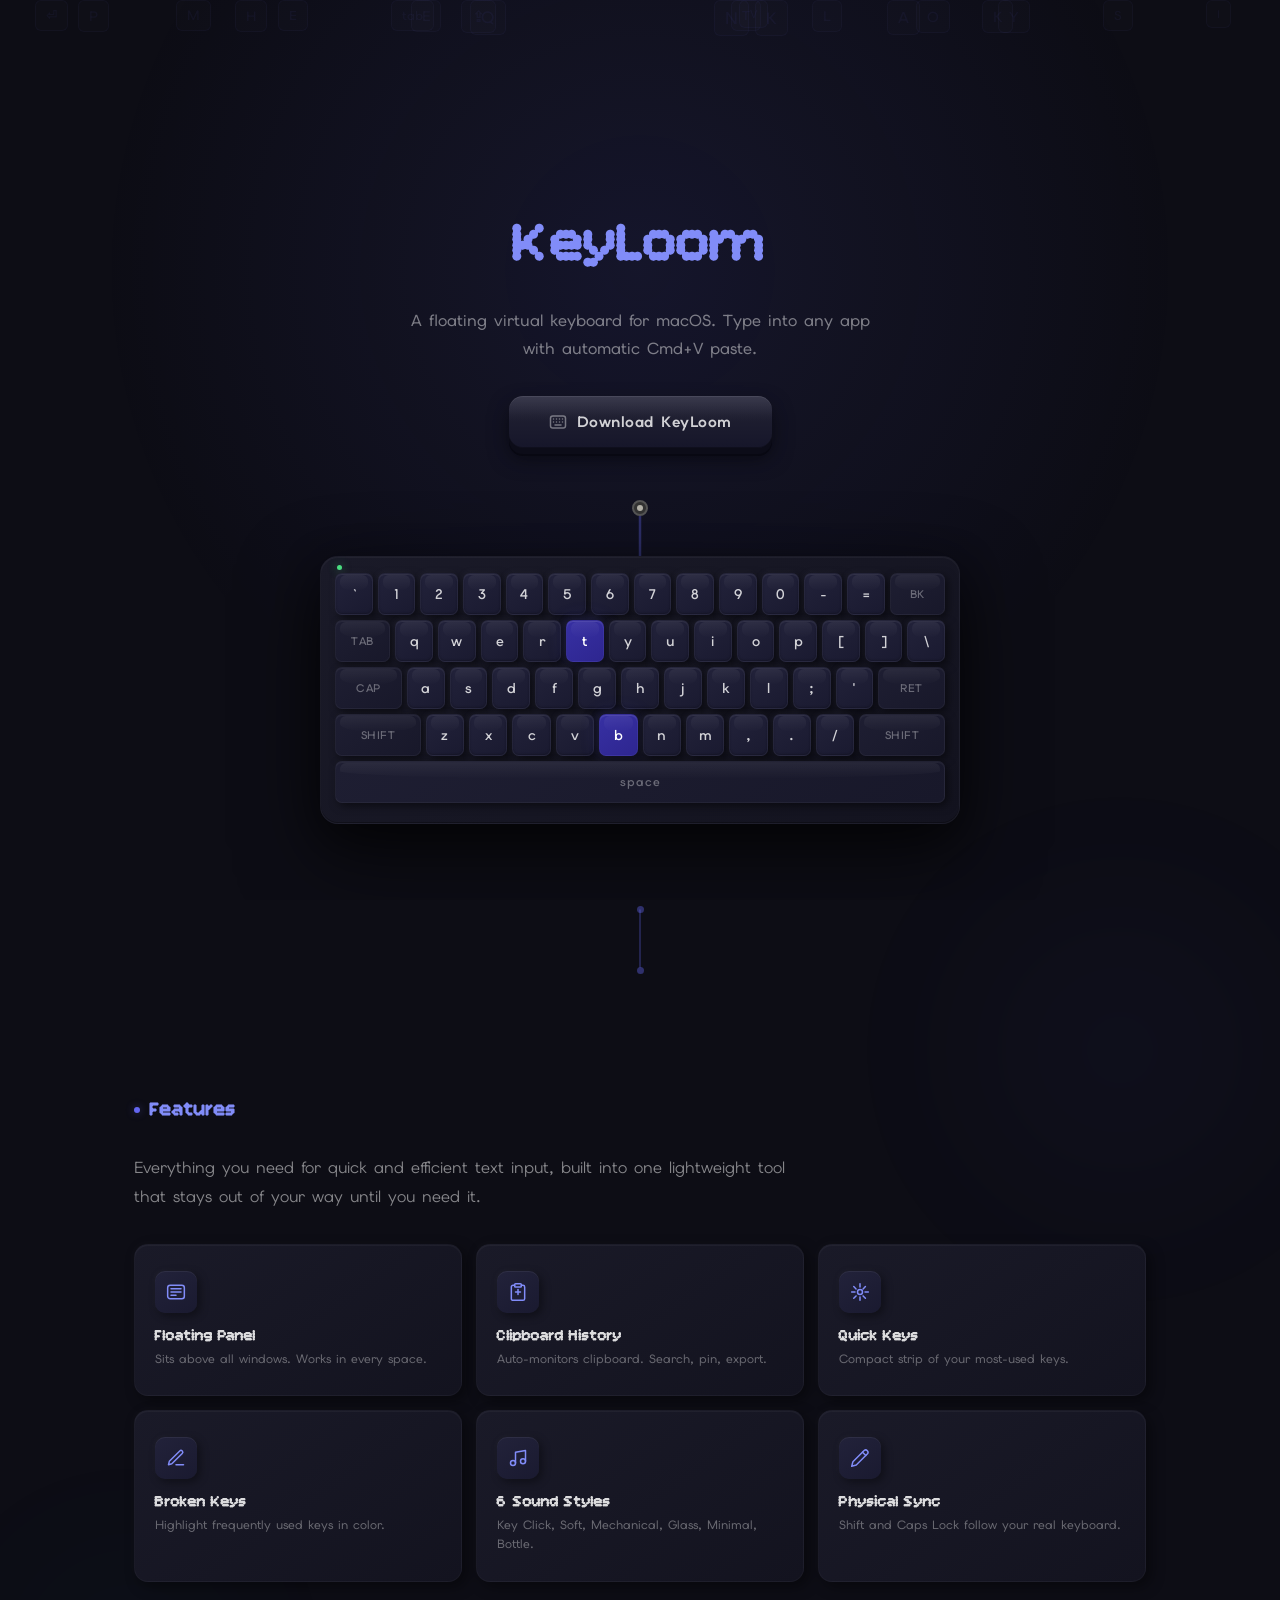
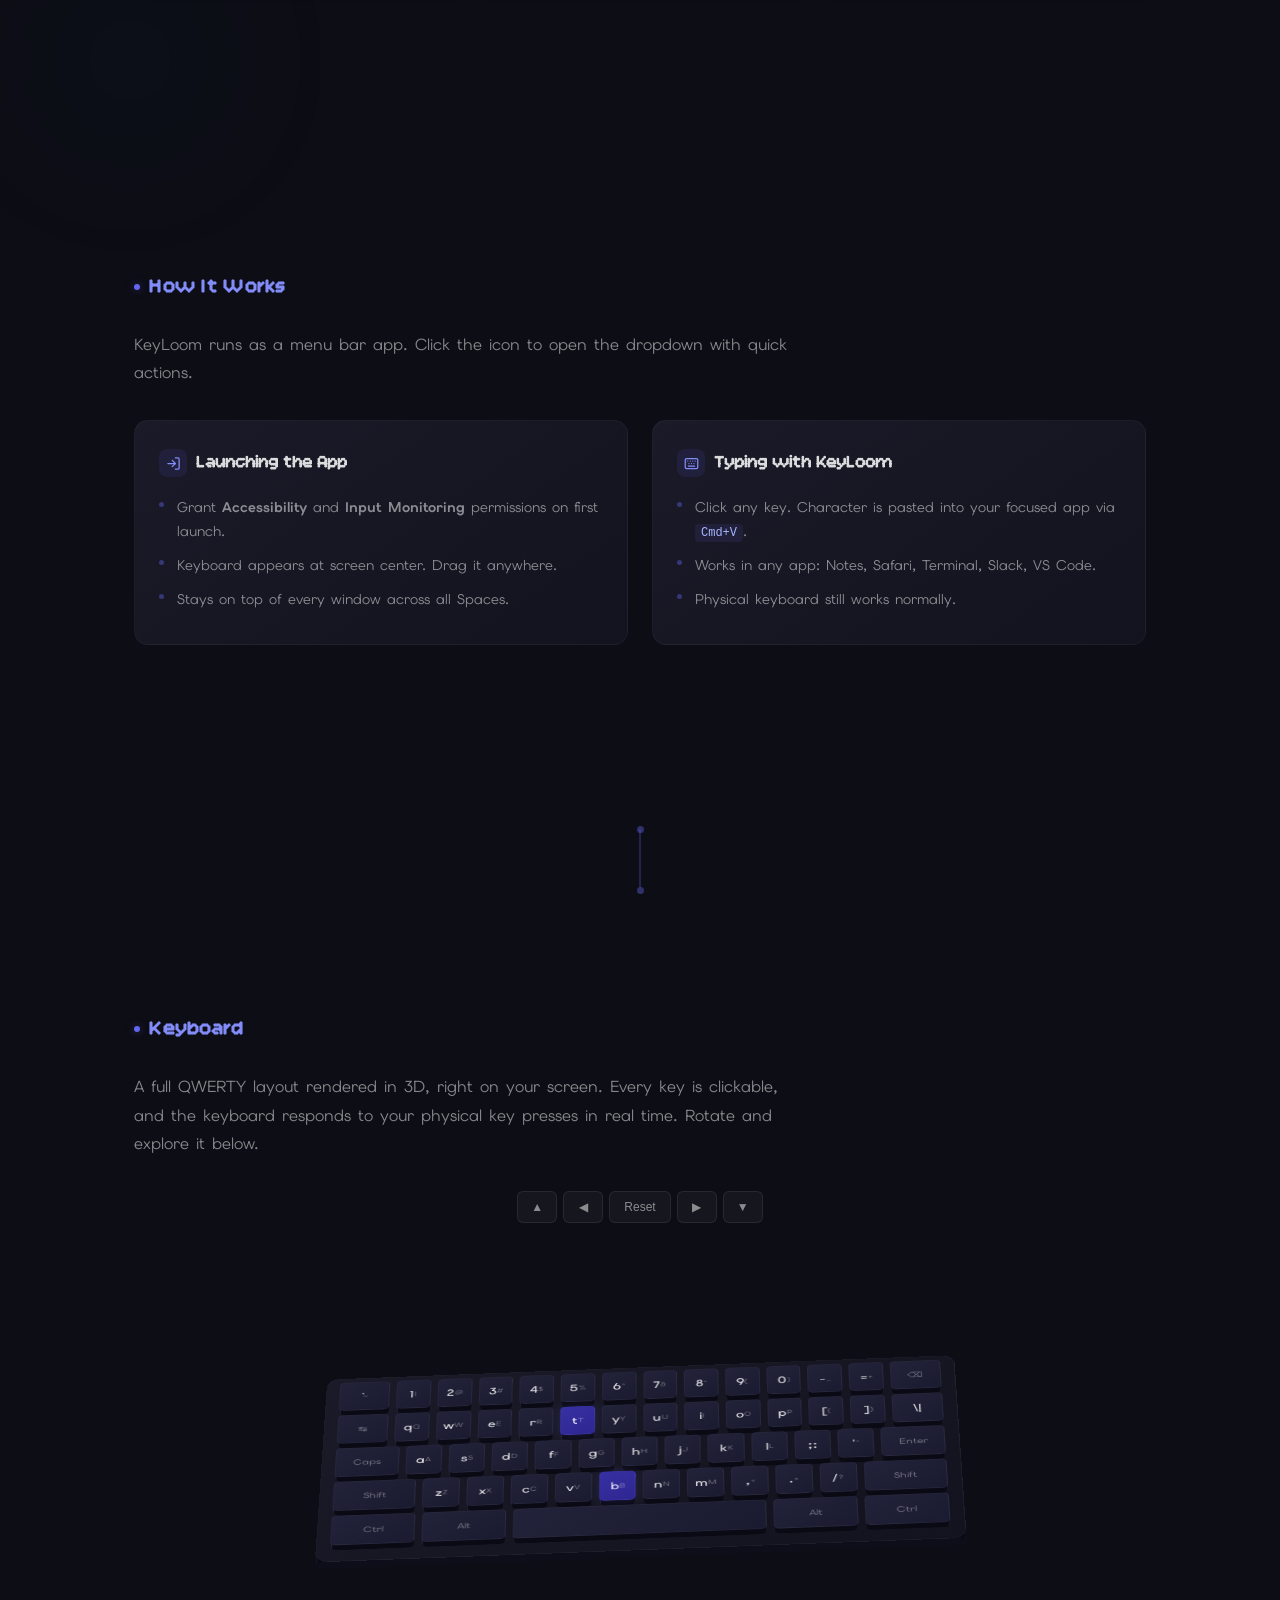
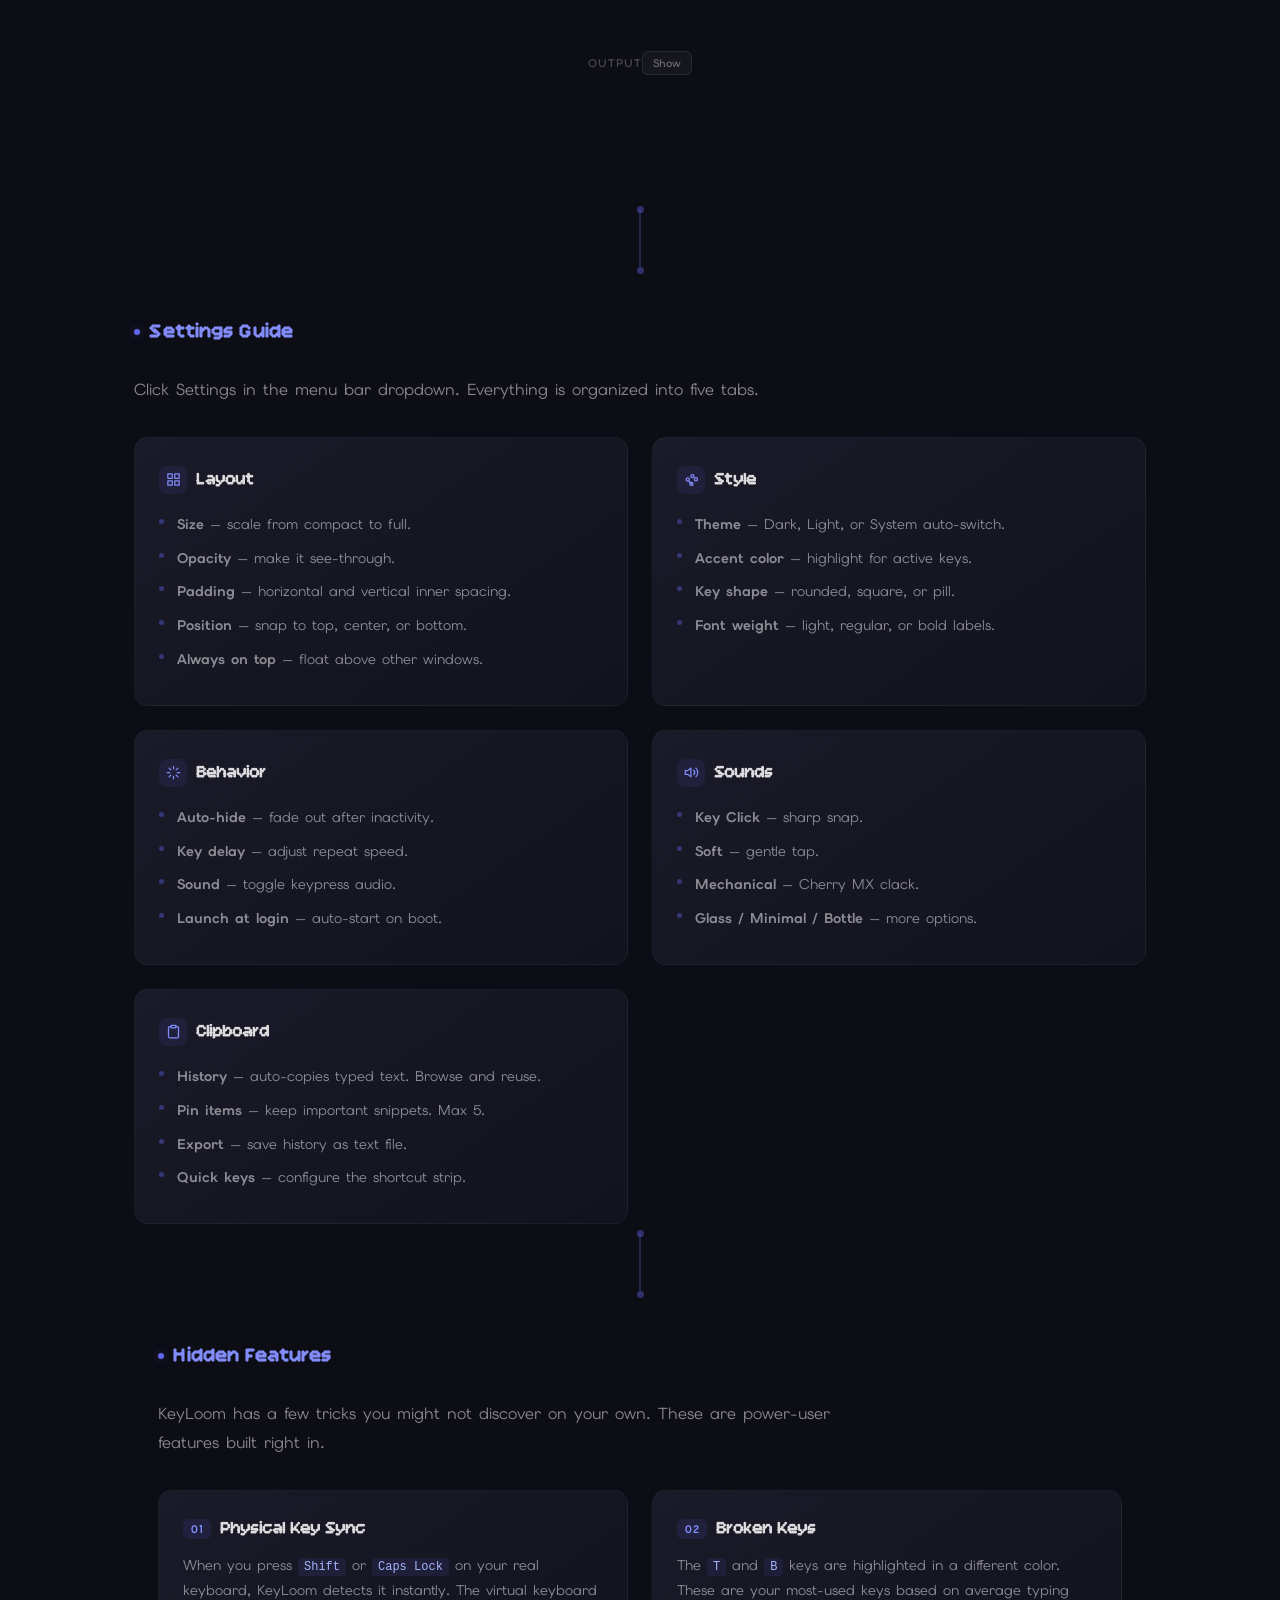
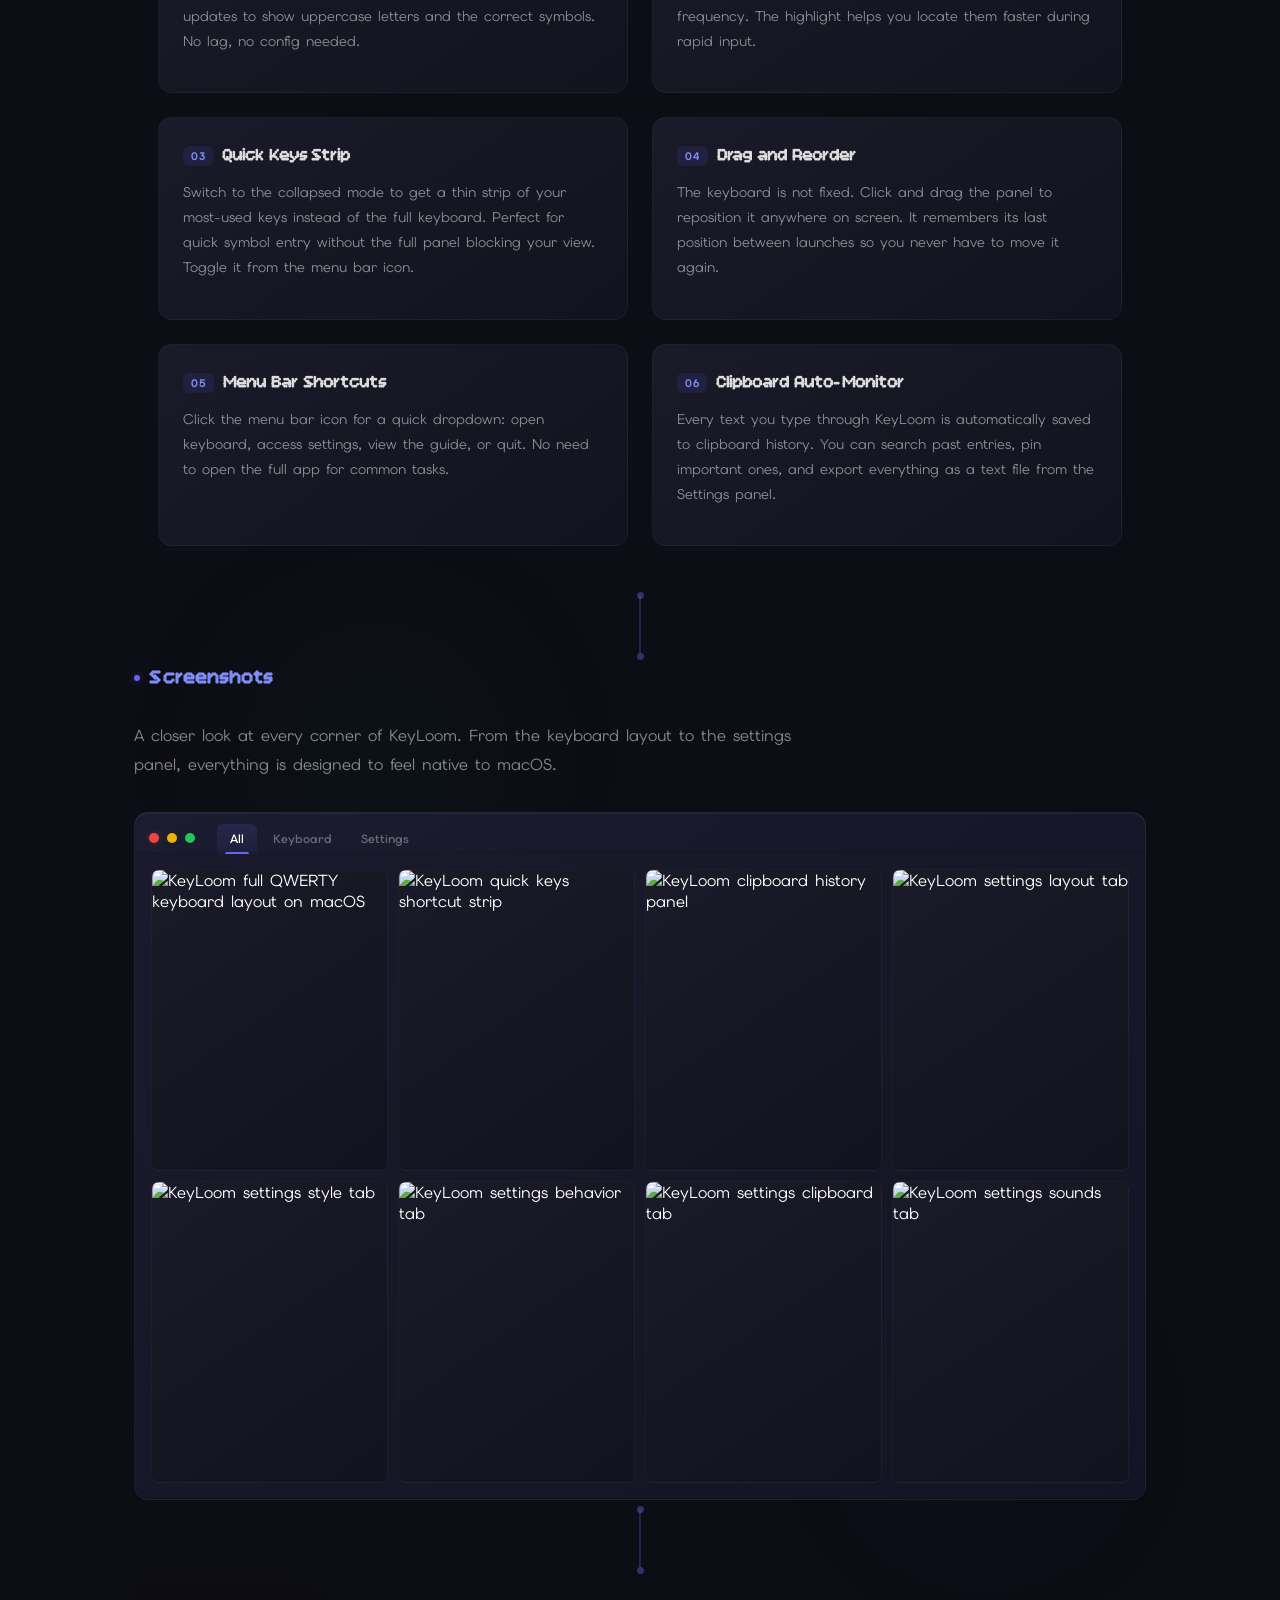
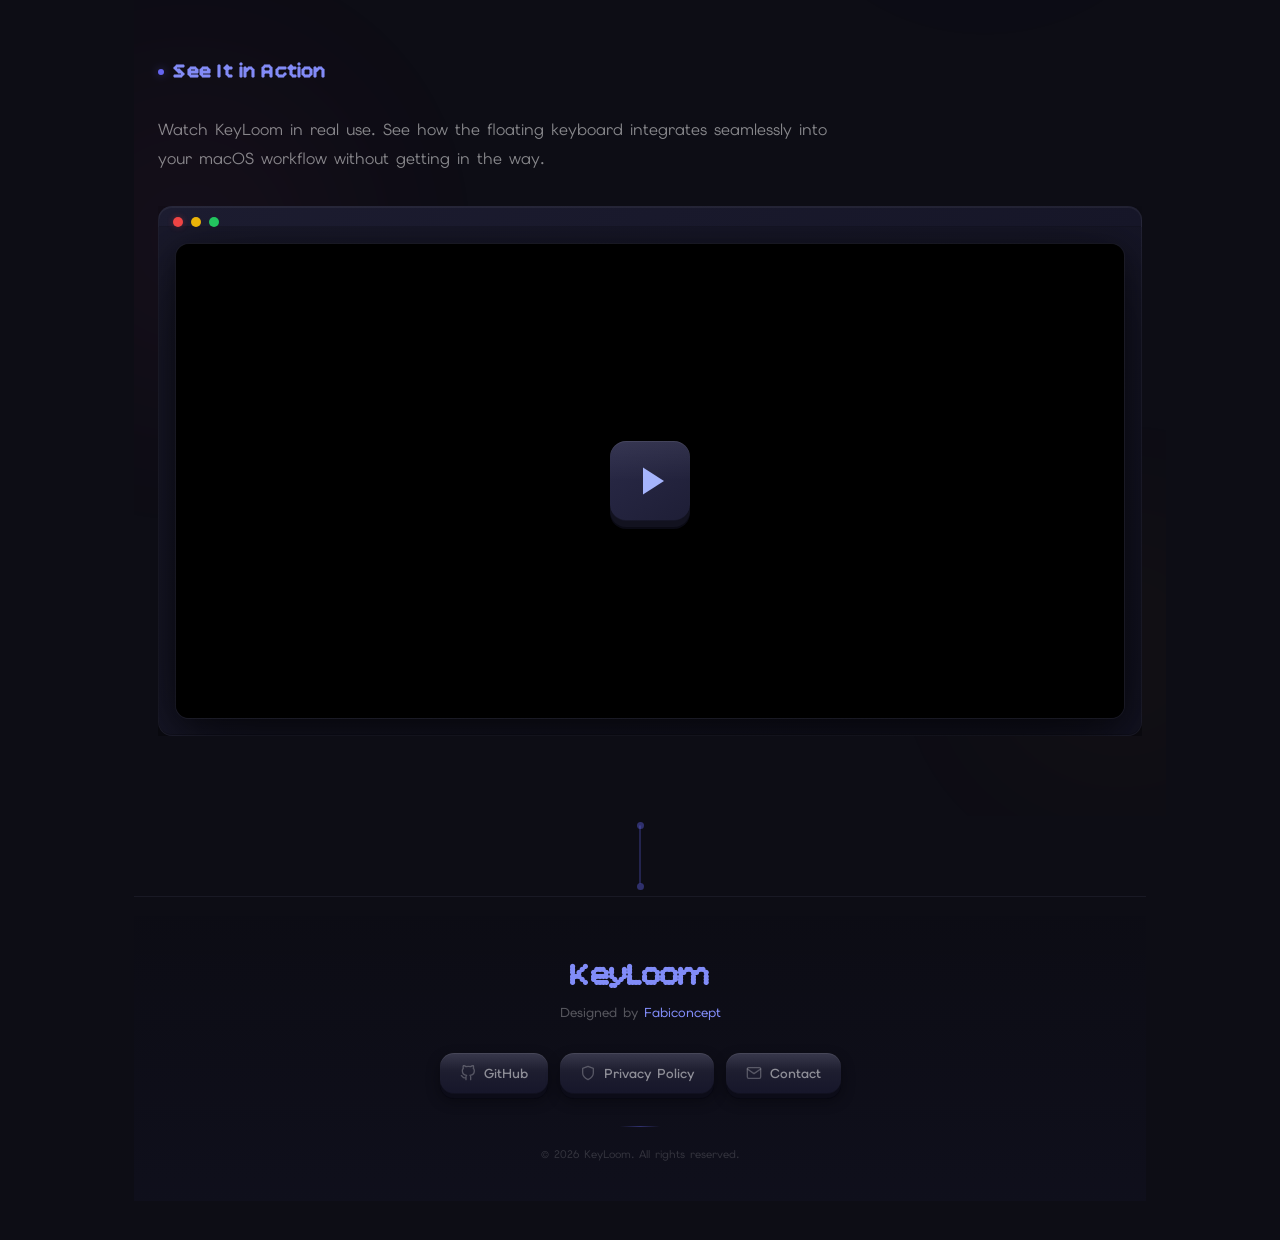
==== commit 31f1be1e: "refactor: extract CSS and JS from index.html into external files - styles.css: 2215 lines of CSS (wa" ====
--- a/screenshots/index.html
+++ b/screenshots/index.html
@@ -53,2223 +53,7 @@
 <link rel="preconnect" href="https://fonts.googleapis.com">
 <link rel="preconnect" href="https://fonts.gstatic.com" crossorigin>
 <link href="https://fonts.googleapis.com/css2?family=Elms+Sans:wght@400;500;600;700&family=Bitcount+Prop+Single:wght@400;700&display=swap" rel="stylesheet">
-<style>
-  * { margin: 0; padding: 0; box-sizing: border-box; }
-  .skip-to-content {
-    position: absolute;
-    top: -100%;
-    left: 16px;
-    z-index: 9999;
-    padding: 8px 16px;
-    background: #6366f1;
-    color: #fff;
-    border-radius: 0 0 8px 8px;
-    font-size: 14px;
-    font-weight: 600;
-    text-decoration: none;
-    transition: top 0.2s;
-  }
-  .skip-to-content:focus {
-    top: 0;
-  }
-  body {
-    font-family: 'Elms Sans', sans-serif;
-    background: #0d0d15;
-    color: #fff;
-    min-height: 100vh;
-    overflow-x: hidden;
-  }
-
-  /* === FLOATING KEYS === */
-  .bg-keys {
-    position: fixed;
-    inset: 0;
-    pointer-events: none;
-    z-index: 0;
-    overflow: hidden;
-  }
-  .bg-key {
-    position: absolute;
-    font-family: 'Elms Sans', sans-serif;
-    font-size: 14px;
-    font-weight: 600;
-    color: rgba(99,102,241,0.06);
-    border: 1px solid rgba(99,102,241,0.04);
-    border-radius: 6px;
-    padding: 6px 10px;
-    background: rgba(255,255,255,0.01);
-    animation: drift linear infinite;
-    will-change: transform;
-  }
-  @keyframes drift {
-    0% { transform: translateY(110vh) rotate(0deg); opacity: 0; }
-    10% { opacity: 1; }
-    90% { opacity: 1; }
-    100% { transform: translateY(-10vh) rotate(var(--rot)); opacity: 0; }
-  }
-
-  /* === HERO === */
-  .hero {
-    position: relative;
-    min-height: 100vh;
-    padding: 140px 20px 100px;
-    text-align: center;
-    overflow: hidden;
-    display: flex;
-    flex-direction: column;
-    align-items: center;
-    justify-content: center;
-  }
-  .hero::before {
-    content: '';
-    position: absolute;
-    top: 0;
-    left: 50%;
-    transform: translate(-50%, -68%);
-    width: 100%;
-    height: 100%;
-    background: url('final/hero.png') center top / 480px repeat;
-    opacity: 0.05;
-    pointer-events: none;
-  }
-  .hero::after {
-    content: '';
-    position: absolute;
-    inset: 0;
-    background: radial-gradient(circle at 50% 30%, rgba(99,102,241,0.1) 0%, transparent 60%);
-    pointer-events: none;
-  }
-  .hero h1, .hero-title {
-    font-family: 'Bitcount Prop Single', sans-serif;
-    font-size: 56px; font-weight: 700; letter-spacing: -1px; margin-bottom: 28px;
-    position: relative; z-index: 2;
-  }
-  .hero-title {
-    display: inline-flex;
-  }
-  .hero-title .letter {
-    display: inline-block;
-    color: #818cf8;
-    transition: letter-spacing 0.25s ease-out, opacity 0.25s ease-out;
-  }
-  .hero-title .letter.shrink {
-    letter-spacing: -3px;
-    opacity: 0.6;
-  }
-  .hero-title .letter.mild {
-    letter-spacing: -1.5px;
-    opacity: 0.8;
-  }
-  .hero-sub {
-    font-size: 16px; font-weight: 500; color: rgba(255,255,255,0.45);
-    max-width: 480px; margin: 0 auto 10px; line-height: 1.7;
-    position: relative; z-index: 2;
-  }
-  .hero-desc {
-    font-family: 'Elms Sans', sans-serif;
-    font-size: 14px; color: rgba(255,255,255,0.3);
-    max-width: 520px; margin: 0 auto 20px; line-height: 1.8;
-    position: relative; z-index: 2;
-  }
-  .hero-cta {
-    display: flex;
-    gap: 12px;
-    justify-content: center;
-    margin-top: 24px;
-    margin-bottom: 20px;
-    position: relative;
-    z-index: 2;
-  }
-  .pushable {
-    position: relative;
-    background: linear-gradient(180deg, #2e2e42 0%, #1e1e30 40%, #16162a 100%);
-    border: none;
-    border-radius: 14px;
-    padding: 0;
-    cursor: pointer;
-    text-decoration: none;
-    box-shadow:
-      0 6px 0 0 #0c0c18,
-      0 8px 0 0 #080812,
-      0 10px 20px rgba(0,0,0,0.5),
-      inset 0 1px 0 rgba(255,255,255,0.08),
-      inset 0 -1px 0 rgba(0,0,0,0.3);
-    transition: all 0.12s ease;
-    overflow: hidden;
-  }
-  .pushable::before {
-    content: '';
-    position: absolute;
-    top: 0; left: 0; right: 0;
-    height: 50%;
-    background: linear-gradient(180deg, rgba(255,255,255,0.06) 0%, transparent 100%);
-    border-radius: 14px 14px 0 0;
-    pointer-events: none;
-  }
-  .pushable::after {
-    content: '';
-    position: absolute;
-    top: -50%; left: -50%;
-    width: 200%; height: 200%;
-    background: radial-gradient(circle at 30% 30%, rgba(99,102,241,0.15) 0%, transparent 50%);
-    opacity: 0;
-    transition: opacity 0.3s;
-    pointer-events: none;
-  }
-  .pushable:hover {
-    box-shadow:
-      0 7px 0 0 #0c0c18,
-      0 9px 0 0 #080812,
-      0 12px 32px rgba(99,102,241,0.4),
-      0 12px 20px rgba(0,0,0,0.4),
-      inset 0 1px 0 rgba(255,255,255,0.1),
-      inset 0 -1px 0 rgba(0,0,0,0.3);
-    transform: translateY(-2px);
-  }
-  .pushable:hover::after {
-    opacity: 1;
-  }
-  .pushable:focus:not(:focus-visible) {
-    outline: none;
-  }
-  .front {
-    display: flex;
-    align-items: center;
-    gap: 10px;
-    padding: 16px 40px;
-    border-radius: 14px;
-    font-family: 'Elms Sans', sans-serif;
-    font-size: 15px;
-    font-weight: 700;
-    letter-spacing: 0.5px;
-    background: transparent;
-    color: rgba(255,255,255,0.8);
-    position: relative;
-    z-index: 1;
-    transition: color 0.2s;
-  }
-  .front svg {
-    width: 18px; height: 18px;
-    opacity: 0.5;
-    transition: opacity 0.2s, transform 0.2s;
-  }
-  .pushable:hover .front {
-    color: #fff;
-  }
-  .pushable:hover .front svg {
-    opacity: 1;
-    transform: translateX(2px);
-  }
-  .pushable:active {
-    box-shadow:
-      0 2px 0 0 #0c0c18,
-      0 3px 0 0 #080812,
-      0 4px 10px rgba(0,0,0,0.4),
-      inset 0 1px 0 rgba(255,255,255,0.04),
-      inset 0 -1px 0 rgba(0,0,0,0.2);
-    transform: translateY(4px);
-  }
-  .pushable:active .front {
-    color: rgba(255,255,255,0.6);
-  }
-  .cta-secondary {
-    display: inline-flex;
-    align-items: center;
-    padding: 12px 28px;
-    border-radius: 12px;
-    font-family: 'Elms Sans', sans-serif;
-    font-size: 14px;
-    font-weight: 600;
-    text-decoration: none;
-    cursor: pointer;
-    background: transparent;
-    color: rgba(255,255,255,0.7);
-    border: 2px solid rgba(255,255,255,0.2);
-    transition: all 0.25s;
-  }
-  .cta-secondary:hover {
-    color: #fff;
-    border-color: #6366f1;
-    background: rgba(99,102,241,0.1);
-    transform: translateY(-2px);
-  }
-
-  /* === NEUMORPHIC KEYBOARD === */
-  .kb-wrap {
-    position: relative; z-index: 2;
-    width: 100%; max-width: 680px;
-    margin: 0 auto;
-    height: 260px;
-  }
-  .kb-rope {
-    position: absolute;
-    top: 0; left: 0;
-    width: 100%;
-    height: 100%;
-    pointer-events: none;
-    overflow: visible;
-  }
-  .kb-base {
-    position: absolute;
-    width: calc(100% - 40px);
-    left: 0;
-    background: linear-gradient(145deg, #1a1a28, #13131f);
-    border-radius: 18px;
-    padding: 16px 14px 20px;
-    box-shadow:
-      0 30px 80px rgba(0,0,0,0.6),
-      0 12px 40px rgba(0,0,0,0.4),
-      inset 0 1px 0 rgba(255,255,255,0.04),
-      inset 0 -1px 0 rgba(0,0,0,0.3);
-    border: 1px solid rgba(255,255,255,0.03);
-    cursor: grab;
-    user-select: none;
-  }
-  .kb-base:active { cursor: grabbing; }
-  .kb-base::before {
-    content: '';
-    position: absolute;
-    top: 8px; left: 16px;
-    width: 5px; height: 5px;
-    border-radius: 50%;
-    background: var(--caps-indicator, #4ade80);
-    box-shadow: 0 0 8px rgba(74,222,128,0.5), 0 0 20px rgba(74,222,128,0.2);
-    transition: background 0.2s, box-shadow 0.2s;
-  }
-  .kb-base.caps-on::before {
-    background: #f59e0b;
-    box-shadow: 0 0 8px rgba(245,158,11,0.5), 0 0 20px rgba(245,158,11,0.2);
-  }
-  .kb-row { display: flex; gap: 5px; margin-bottom: 5px; }
-  .kb-row:last-child { margin-bottom: 0; }
-  .k {
-    position: relative;
-    height: 42px;
-    border-radius: 7px;
-    display: flex;
-    align-items: center;
-    justify-content: center;
-    font-size: 14px;
-    font-weight: 600;
-    color: rgba(255,255,255,0.8);
-    cursor: pointer;
-    user-select: none;
-    transition: all 0.08s ease;
-    flex: 1;
-    background: linear-gradient(145deg, #22223a, #1a1a30);
-    box-shadow:
-      4px 4px 10px rgba(0,0,0,0.5),
-      -2px -2px 8px rgba(255,255,255,0.03),
-      inset 0 1px 0 rgba(255,255,255,0.08),
-      inset 0 -1px 2px rgba(0,0,0,0.2);
-    border: 1px solid rgba(255,255,255,0.04);
-  }
-  .k:active, .k.pressed {
-    transform: translateY(2px);
-    box-shadow:
-      1px 1px 4px rgba(0,0,0,0.5),
-      -1px -1px 3px rgba(255,255,255,0.02),
-      inset 0 2px 4px rgba(0,0,0,0.3),
-      inset 0 1px 1px rgba(0,0,0,0.2);
-    background: linear-gradient(145deg, #1c1c32, #18182c);
-  }
-  .k::before {
-    content: '';
-    position: absolute;
-    top: 1px; left: 4px; right: 4px;
-    height: 40%;
-    border-radius: 6px 6px 50% 50%;
-    background: linear-gradient(180deg, rgba(255,255,255,0.06), transparent);
-    pointer-events: none;
-  }
-  .k.w15 { flex: 1.5; }
-  .k.w18 { flex: 1.8; }
-  .k.w23 { flex: 2.3; }
-  .k.wsp { flex: 5.5; }
-  .k.fn {
-    color: rgba(255,255,255,0.35);
-    background: linear-gradient(145deg, #1e1e32, #18182a);
-    box-shadow:
-      3px 3px 8px rgba(0,0,0,0.5),
-      -1px -1px 6px rgba(255,255,255,0.02),
-      inset 0 1px 0 rgba(255,255,255,0.05);
-    font-size: 11px;
-    letter-spacing: 0.5px;
-  }
-  .k.broken {
-    background: linear-gradient(145deg, #3730a3, #2e2690);
-    color: #fff;
-    box-shadow:
-      4px 4px 12px rgba(0,0,0,0.5),
-      -2px -2px 8px rgba(99,102,241,0.08),
-      inset 0 1px 0 rgba(255,255,255,0.12),
-      0 0 20px rgba(99,102,241,0.15);
-  }
-
-  /* === WIRE DIVIDER === */
-  .wire-divider {
-    position: relative;
-    height: 80px;
-    display: flex;
-    align-items: center;
-    justify-content: center;
-    cursor: grab;
-    user-select: none;
-    -webkit-user-select: none;
-  }
-  .wire-divider:active { cursor: grabbing; }
-  .wire-divider svg {
-    width: 20px;
-    height: 60px;
-    overflow: visible;
-  }
-  .wire-divider .wire-rope {
-    fill: none;
-    stroke: rgba(99,102,241,0.35);
-    stroke-width: 1.5;
-    stroke-linecap: round;
-    transition: stroke 0.3s, stroke-width 0.3s;
-  }
-  .wire-divider:hover .wire-rope {
-    stroke: rgba(99,102,241,0.6);
-    stroke-width: 2;
-  }
-  .wire-divider .wire-dot {
-    position: absolute;
-    width: 7px; height: 7px;
-    border-radius: 50%;
-    background: rgba(99,102,241,0.4);
-    transition: transform 0.3s, box-shadow 0.3s, background 0.3s;
-    z-index: 2;
-  }
-  .wire-divider:hover .wire-dot,
-  .wire-divider:active .wire-dot {
-    transform: scale(1.4);
-    background: rgba(99,102,241,0.7);
-    box-shadow: 0 0 14px rgba(99,102,241,0.5), inset 0 1px 0 rgba(255,255,255,0.25);
-  }
-
-  /* === SECTIONS === */
-  .section {
-    max-width: 1060px;
-    margin: 0 auto;
-    padding: 40px 24px;
-    min-height: 80vh;
-    display: flex;
-    flex-direction: column;
-    justify-content: center;
-    position: relative;
-  }
-  .section-tall {
-    min-height: 100vh;
-  }
-  .section-title {
-    font-family: 'Bitcount Prop Single', sans-serif;
-    font-size: 20px; font-weight: 700; margin-bottom: 32px;
-    color: rgba(255,255,255,0.7);
-    display: flex; align-items: center; gap: 10px;
-  }
-  .section-title .letter {
-    display: inline-block;
-    color: #818cf8;
-    transition: letter-spacing 0.25s ease-out, opacity 0.25s ease-out;
-  }
-  .section-title .letter.shrink {
-    letter-spacing: -3px;
-    opacity: 0.6;
-  }
-  .section-title .letter.mild {
-    letter-spacing: -1.5px;
-    opacity: 0.8;
-  }
-  .section-title .dot {
-    width: 6px; height: 6px;
-    border-radius: 50%;
-    background: #6366f1;
-    box-shadow: 0 0 8px rgba(99,102,241,0.4);
-  }
-
-  /* === GUIDE SECTIONS === */
-  .guide-grid {
-    display: grid;
-    grid-template-columns: 1fr 1fr;
-    gap: 24px;
-  }
-  .guide-card {
-    background: linear-gradient(145deg, #1a1a28, #13131f);
-    border: 1px solid rgba(255,255,255,0.04);
-    border-radius: 14px;
-    padding: 28px 24px;
-    transition: transform 0.3s cubic-bezier(0.22,1,0.36,1);
-  }
-  .guide-card:hover {
-    transform: translateY(-3px);
-  }
-  .guide-card h3 {
-    font-family: 'Bitcount Prop Single', sans-serif;
-    font-size: 17px;
-    font-weight: 700;
-    color: rgba(255,255,255,0.85);
-    margin-bottom: 14px;
-    display: flex;
-    align-items: center;
-    gap: 10px;
-  }
-  .guide-card h3 .guide-num {
-    font-family: 'Elms Sans', sans-serif;
-    font-size: 11px;
-    font-weight: 700;
-    color: #818cf8;
-    background: rgba(99,102,241,0.12);
-    padding: 3px 8px;
-    border-radius: 6px;
-    letter-spacing: 0.5px;
-  }
-  .guide-card h3 .guide-icon {
-    width: 28px;
-    height: 28px;
-    display: flex;
-    align-items: center;
-    justify-content: center;
-    background: rgba(99,102,241,0.1);
-    border-radius: 8px;
-    flex-shrink: 0;
-  }
-  .guide-card h3 .guide-icon svg {
-    width: 15px;
-    height: 15px;
-    color: #818cf8;
-  }
-  .guide-card p {
-    font-family: 'Elms Sans', sans-serif;
-    font-size: 14px;
-    line-height: 1.8;
-    color: rgba(255,255,255,0.5);
-    margin-bottom: 10px;
-  }
-  .guide-card ul {
-    list-style: none;
-    padding: 0;
-    margin: 0;
-  }
-  .guide-card ul li {
-    font-family: 'Elms Sans', sans-serif;
-    font-size: 14px;
-    line-height: 1.7;
-    color: rgba(255,255,255,0.5);
-    padding: 5px 0;
-    padding-left: 18px;
-    position: relative;
-  }
-  .guide-card ul li::before {
-    content: '';
-    position: absolute;
-    left: 0;
-    top: 11px;
-    width: 5px;
-    height: 5px;
-    border-radius: 50%;
-    background: rgba(99,102,241,0.4);
-  }
-  .guide-card code {
-    font-family: 'SF Mono', 'Menlo', monospace;
-    font-size: 12px;
-    background: rgba(99,102,241,0.1);
-    color: #a5b4fc;
-    padding: 2px 6px;
-    border-radius: 4px;
-  }
-  .guide-card .guide-tip {
-    margin-top: 12px;
-    padding: 10px 14px;
-    background: rgba(99,102,241,0.06);
-    border-left: 2px solid rgba(99,102,241,0.3);
-    border-radius: 0 8px 8px 0;
-    font-size: 13px;
-    color: rgba(255,255,255,0.45);
-    line-height: 1.7;
-  }
-  .guide-card-full {
-    grid-column: 1 / -1;
-  }
-  @media (max-width: 700px) {
-    .guide-grid { grid-template-columns: 1fr; }
-  }
-
-  /* === BLUR BLOBS === */
-  .blob {
-    position: absolute;
-    border-radius: 50%;
-    filter: blur(100px);
-    opacity: 0.04;
-    pointer-events: none;
-    z-index: 0;
-  }
-  .blob-purple { background: #6366f1; }
-  .blob-blue { background: #3b82f6; }
-  .blob-pink { background: #ec4899; }
-  .blob-cyan { background: #06b6d4; }
-  .blob-green { background: #10b981; }
-  .blob-amber { background: #f59e0b; }
-  @media (max-width: 600px) {
-    .blob { transform: scale(0.5); }
-  }
-
-  /* === 3D KEYBOARD === */
-  .kb3d-controls {
-    display: flex; justify-content: center; gap: 6px; margin-bottom: 40px;
-  }
-  .kb3d-btn {
-    width: 40px; height: 32px;
-    border: 1px solid rgba(255,255,255,0.08);
-    border-radius: 6px;
-    background: rgba(255,255,255,0.04);
-    color: rgba(255,255,255,0.5);
-    font-size: 12px; cursor: pointer;
-    transition: all 0.2s;
-  }
-  .kb3d-btn:hover { background: rgba(255,255,255,0.08); color: rgba(255,255,255,0.8); }
-  .kb3d-btn:active { transform: scale(0.95); }
-  #kb3d-reset { width: auto; padding: 0 14px; }
-  .kb3d-stage {
-    perspective: 5000px;
-    display: flex; justify-content: center;
-    padding: 60px 0;
-  }
-  .kb3d-keyboard {
-    width: 640px;
-    display: flex;
-    flex-direction: column;
-    gap: 7px;
-    padding: 14px;
-    background: linear-gradient(145deg, #1a1a28, #13131f);
-    border-radius: 14px;
-    border: 1px solid rgba(255,255,255,0.03);
-    transform-style: preserve-3d;
-    transform: rotateX(12deg) rotateY(0deg);
-    transition: transform 0.3s cubic-bezier(0.22,1,0.36,1);
-    position: relative;
-    --base-depth: 14px;
-  }
-  .kb3d-row {
-    display: flex;
-    gap: 7px;
-    transform-style: preserve-3d;
-  }
-  .kb3d-row:last-child { margin-bottom: 0; }
-  /* Keyboard base - 3D case */
-  .kb3d-keyboard::before {
-    content: '';
-    position: absolute;
-    top: 0; left: 0; right: 0;
-    height: 10px;
-    transform-origin: top center;
-    transform: rotateX(-90deg);
-    background: linear-gradient(180deg, #22223a, #1a1a28);
-    border-radius: 14px 14px 0 0;
-  }
-  .kb3d-keyboard::after {
-    content: '';
-    position: absolute;
-    bottom: 0; left: 0; right: 0;
-    height: 10px;
-    transform-origin: bottom center;
-    transform: rotateX(90deg);
-    background: #0e0e1a;
-    border-radius: 0 0 14px 14px;
-  }
-  /* Left side face */
-  .kb3d-side-left {
-    position: absolute;
-    top: 0; left: 0;
-    width: 10px; height: 100%;
-    transform-origin: center left;
-    transform: rotateY(90deg);
-    background: linear-gradient(90deg, #16162a, #13131f);
-    border-radius: 14px 0 0 14px;
-    pointer-events: none;
-  }
-  /* Right side face */
-  .kb3d-side-right {
-    position: absolute;
-    top: 0; right: 0;
-    width: 10px; height: 100%;
-    transform-origin: center right;
-    transform: rotateY(-90deg);
-    background: linear-gradient(270deg, #16162a, #13131f);
-    border-radius: 0 14px 14px 0;
-    pointer-events: none;
-  }
-  /* Back face */
-  .kb3d-side-back {
-    position: absolute;
-    top: 0; left: 0;
-    width: 100%; height: 100%;
-    transform: translateZ(-10px);
-    background: #0a0a16;
-    border-radius: 14px;
-    pointer-events: none;
-  }
-  .kb3d-key {
-    position: relative;
-    display: flex; align-items: center; justify-content: center;
-    height: 42px;
-    flex: 1;
-    font-size: 14px; font-weight: 600; color: rgba(255,255,255,0.8);
-    border-radius: 5px;
-    background: linear-gradient(145deg, #22223a, #1a1a30);
-    border: 1px solid rgba(255,255,255,0.04);
-    transform-style: preserve-3d;
-    --key-depth: 8px;
-    transform: translateZ(var(--key-depth));
-    transition: transform 0.1s ease, background 0.1s ease;
-    cursor: pointer;
-    user-select: none;
-  }
-  .kb3d-key:hover {
-    background: linear-gradient(145deg, #2a2a4a, #222240);
-  }
-  .kb3d-key:active {
-    transform: translateZ(calc(var(--key-depth) / 2));
-  }
-  .kb3d-key::before {
-    content: '';
-    position: absolute;
-    inset: 0;
-    border-radius: 5px;
-    pointer-events: auto;
-  }
-  .kb3d-key span { display: block; font-size: 9px; color: rgba(255,255,255,0.3); }
-  /* Key widths matching original */
-  .kb3d-key.kb3d-w15 { flex: 1.5; }
-  .kb3d-key.kb3d-w18 { flex: 1.8; }
-  .kb3d-key.kb3d-w23 { flex: 2.3; }
-  .kb3d-key.kb3d-wsp { flex: 5.5; }
-  /* 3D face base styles */
-  .kb3d-key .k-face {
-    position: absolute;
-    pointer-events: none;
-    backface-visibility: hidden;
-  }
-  /* Front = key itself (background already applied) */
-  /* Top face */
-  .kb3d-key .k-top {
-    width: 100%; height: var(--key-depth);
-    top: 0; left: 0;
-    transform-origin: top center;
-    transform: rotateX(-90deg);
-    background: linear-gradient(180deg, #3a3a5a, #2a2a44);
-    border-radius: 5px 5px 0 0;
-  }
-  /* Bottom face */
-  .kb3d-key .k-bottom {
-    width: 100%; height: var(--key-depth);
-    bottom: 0; left: 0;
-    transform-origin: bottom center;
-    transform: rotateX(90deg);
-    background: #0e0e1a;
-    border-radius: 0 0 5px 5px;
-  }
-  /* Left face */
-  .kb3d-key .k-left {
-    width: var(--key-depth); height: 100%;
-    top: 0; left: 0;
-    transform-origin: center left;
-    transform: rotateY(90deg);
-    background: linear-gradient(90deg, #2a2a4a, #1e1e38);
-  }
-  /* Right face */
-  .kb3d-key .k-right {
-    width: var(--key-depth); height: 100%;
-    top: 0; right: 0;
-    transform-origin: center right;
-    transform: rotateY(-90deg);
-    background: linear-gradient(270deg, #2a2a4a, #1e1e38);
-  }
-  /* Back face */
-  .kb3d-key .k-back {
-    width: 100%; height: 100%;
-    top: 0; left: 0;
-    transform: translateZ(calc(var(--key-depth) * -1));
-    background: #0a0a14;
-    border-radius: 5px;
-  }
-  .kb3d-key.kb3d-fn {
-    color: rgba(255,255,255,0.35);
-    font-size: 9px;
-  }
-  .kb3d-key.kb3d-broken {
-    background: linear-gradient(145deg, #3730a3, #2e2690);
-    box-shadow: 0 0 12px rgba(99,102,241,0.2);
-  }
-  .kb3d-key.kb3d-broken .k-top { background: linear-gradient(180deg, #4338ca, #3730a3); }
-  .kb3d-key.kb3d-broken .k-left { background: linear-gradient(90deg, #312e81, #2e2690); }
-  .kb3d-key.kb3d-broken .k-right { background: linear-gradient(270deg, #312e81, #2e2690); }
-  .kb3d-key.kb3d-fn {
-    color: rgba(255,255,255,0.35);
-    font-size: 11px;
-    font-weight: 500;
-  }
-  .kb3d-key.kb3d-broken {
-    background: linear-gradient(145deg, #3730a3, #2e2690);
-    box-shadow: 0 0 12px rgba(99,102,241,0.2);
-  }
-  .kb3d-key.kb3d-broken .k-top { background: linear-gradient(180deg, #4338ca, #3730a3); }
-  .kb3d-key.kb3d-broken .k-left { background: linear-gradient(90deg, #312e81, #2e2690); }
-  .kb3d-key.kb3d-broken .k-right { background: linear-gradient(270deg, #312e81, #2e2690); }
-  .kb3d-output {
-    max-width: 640px;
-    margin: 0 auto;
-    text-align: left;
-  }
-  .kb3d-output-header {
-    display: flex;
-    align-items: center;
-    justify-content: space-between;
-    margin-bottom: 8px;
-  }
-  .kb3d-output-label {
-    font-family: 'Elms Sans', sans-serif;
-    font-size: 11px;
-    font-weight: 600;
-    color: rgba(255,255,255,0.25);
-    text-transform: uppercase;
-    letter-spacing: 1px;
-  }
-  .kb3d-toggle {
-    font-family: 'Elms Sans', sans-serif;
-    font-size: 11px;
-    font-weight: 600;
-    color: rgba(255,255,255,0.35);
-    background: rgba(255,255,255,0.04);
-    border: 1px solid rgba(255,255,255,0.08);
-    border-radius: 6px;
-    padding: 4px 10px;
-    cursor: pointer;
-    transition: all 0.2s;
-  }
-  .kb3d-toggle:hover {
-    color: rgba(255,255,255,0.6);
-    border-color: rgba(99,102,241,0.3);
-  }
-  .kb3d-output-text {
-    width: 100%;
-    min-height: 48px;
-    padding: 12px 16px;
-    font-family: 'Elms Sans', sans-serif;
-    font-size: 14px;
-    color: rgba(255,255,255,0.7);
-    background: linear-gradient(145deg, #1a1a28, #13131f);
-    border: 1px solid rgba(255,255,255,0.06);
-    border-radius: 10px;
-    outline: none;
-    line-height: 1.6;
-    white-space: pre-wrap;
-    word-break: break-all;
-  }
-  .kb3d-output-text:focus {
-    border-color: rgba(99,102,241,0.3);
-  }
-  .kb3d-output-text:empty::before {
-    content: 'Type here or click the keys above...';
-    color: rgba(255,255,255,0.15);
-  }
-  .kb3d-active .k-top {
-    background: linear-gradient(180deg, #6366f1, #4f46e5) !important;
-  }
-  .kb3d-key.kb3d-active {
-    transform: translateY(2px);
-    box-shadow: 0 1px 2px rgba(0,0,0,0.3);
-  }
-  .kb3d-key.kb3d-active .k-top {
-    background: linear-gradient(180deg, #6366f1, #4f46e5) !important;
-    box-shadow: 0 0 12px rgba(99,102,241,0.4);
-  }
-  .kb3d-key.kb3d-active .k-left {
-    background: linear-gradient(90deg, #312e81, #3730a3) !important;
-  }
-  .kb3d-key.kb3d-active .k-right {
-    background: linear-gradient(270deg, #312e81, #3730a3) !important;
-  }
-  .grid { display: grid; gap: 16px; }
-  .grid-2 { grid-template-columns: 1fr 1fr; }
-
-  .card {
-    background: linear-gradient(145deg, #1a1a28, #13131f);
-    border: 1px solid rgba(255,255,255,0.04);
-    border-radius: 14px;
-    overflow: hidden;
-    transition: transform 0.3s cubic-bezier(0.22,1,0.36,1), box-shadow 0.3s;
-    box-shadow:
-      6px 6px 16px rgba(0,0,0,0.4),
-      -2px -2px 10px rgba(255,255,255,0.02),
-      inset 0 1px 0 rgba(255,255,255,0.04);
-    cursor: pointer;
-  }
-  .card:hover {
-    transform: translateY(-5px);
-    box-shadow:
-      10px 10px 30px rgba(0,0,0,0.5),
-      0 0 30px rgba(99,102,241,0.08);
-  }
-  .card img { width: 100%; display: block; object-fit: cover; }
-  .card-body { padding: 14px 16px; }
-  .card-label { font-size: 13px; font-weight: 600; color: rgba(255,255,255,0.75); }
-  .card-sub { font-size: 11px; font-weight: 500; color: rgba(255,255,255,0.3); margin-top: 3px; }
-
-  /* Video section */
-  .video-container { padding: 16px; }
-  .kb-video-player {
-    position: relative;
-    width: 100%;
-    min-width: 950px;
-    background: linear-gradient(145deg, #0f0f1a, #0a0a14);
-    border-radius: 14px;
-    overflow: hidden;
-    border: 1px solid rgba(255,255,255,0.05);
-    box-shadow:
-      0 24px 80px rgba(0,0,0,0.6),
-      0 8px 32px rgba(0,0,0,0.4),
-      inset 0 1px 0 rgba(255,255,255,0.03);
-    font-family: 'Elms Sans', sans-serif;
-  }
-  .kb-video {
-    width: 100%;
-    display: block;
-    cursor: pointer;
-    background: #000;
-  }
-
-  /* Center overlay */
-  .kb-video-overlay {
-    position: absolute;
-    inset: 0;
-    display: flex;
-    align-items: center;
-    justify-content: center;
-    background: radial-gradient(circle at 50% 50%, rgba(0,0,0,0.2) 0%, rgba(0,0,0,0.5) 100%);
-    transition: opacity 0.35s ease;
-    cursor: pointer;
-    z-index: 2;
-  }
-  .kb-video-overlay.hidden { opacity: 0; pointer-events: none; }
-
-  /* Big play key */
-  .kb-video-play {
-    width: 80px; height: 80px;
-    border-radius: 16px;
-    border: none;
-    background: linear-gradient(145deg, #2a2a48, #1e1e36);
-    color: #a5b4fc;
-    display: flex;
-    align-items: center;
-    justify-content: center;
-    cursor: pointer;
-    transition: all 0.25s cubic-bezier(0.22,1,0.36,1);
-    box-shadow:
-      0 6px 0 0 #12121f,
-      0 8px 0 0 #0a0a14,
-      0 12px 40px rgba(0,0,0,0.5),
-      inset 0 1px 0 rgba(255,255,255,0.08),
-      inset 0 -1px 0 rgba(0,0,0,0.3);
-    position: relative;
-  }
-  .kb-video-play::before {
-    content: '';
-    position: absolute;
-    top: 0; left: 0; right: 0;
-    height: 50%;
-    background: linear-gradient(180deg, rgba(255,255,255,0.06) 0%, transparent 100%);
-    border-radius: 16px 16px 0 0;
-    pointer-events: none;
-  }
-  .kb-video-play svg { margin-left: 4px; transition: transform 0.2s; }
-  .kb-video-play:hover {
-    transform: translateY(-3px);
-    background: linear-gradient(145deg, #32325a, #262648);
-    color: #c7d2fe;
-    box-shadow:
-      0 8px 0 0 #12121f,
-      0 10px 0 0 #0a0a14,
-      0 16px 50px rgba(99,102,241,0.25),
-      inset 0 1px 0 rgba(255,255,255,0.1),
-      inset 0 -1px 0 rgba(0,0,0,0.3);
-  }
-  .kb-video-play:hover svg { transform: scale(1.1); }
-  .kb-video-play:active {
-    transform: translateY(3px);
-    box-shadow:
-      0 2px 0 0 #12121f,
-      0 3px 0 0 #0a0a14,
-      0 4px 16px rgba(0,0,0,0.4),
-      inset 0 2px 4px rgba(0,0,0,0.3);
-  }
-
-  /* Bottom bar - keyboard tray */
-  .kb-video-controls {
-    position: absolute;
-    bottom: 0; left: 0; right: 0;
-    display: flex;
-    align-items: center;
-    gap: 6px;
-    padding: 8px 12px;
-    background: linear-gradient(180deg, rgba(15,15,26,0.0) 0%, rgba(15,15,26,0.95) 30%);
-    opacity: 0;
-    transition: opacity 0.3s ease;
-    z-index: 3;
-  }
-  .kb-video-player:hover .kb-video-controls { opacity: 1; }
-
-  /* Key-style buttons */
-  .kb-video-btn {
-    width: 34px; height: 30px;
-    border-radius: 6px;
-    border: none;
-    background: linear-gradient(145deg, #22223a, #1a1a30);
-    color: rgba(255,255,255,0.6);
-    display: flex;
-    align-items: center;
-    justify-content: center;
-    cursor: pointer;
-    transition: all 0.12s ease;
-    flex-shrink: 0;
-    box-shadow:
-      3px 3px 8px rgba(0,0,0,0.5),
-      -1px -1px 6px rgba(255,255,255,0.02),
-      inset 0 1px 0 rgba(255,255,255,0.06),
-      inset 0 -1px 2px rgba(0,0,0,0.2);
-    position: relative;
-  }
-  .kb-video-btn::before {
-    content: '';
-    position: absolute;
-    top: 1px; left: 3px; right: 3px;
-    height: 40%;
-    border-radius: 5px 5px 50% 50%;
-    background: linear-gradient(180deg, rgba(255,255,255,0.05), transparent);
-    pointer-events: none;
-  }
-  .kb-video-btn:hover {
-    background: linear-gradient(145deg, #2a2a4a, #222240);
-    color: #a5b4fc;
-  }
-  .kb-video-btn:active {
-    transform: translateY(2px);
-    box-shadow:
-      1px 1px 3px rgba(0,0,0,0.5),
-      inset 0 2px 4px rgba(0,0,0,0.3);
-  }
-  .kb-video-btn.active {
-    background: linear-gradient(145deg, #3730a3, #2e2690);
-    color: #fff;
-    box-shadow:
-      3px 3px 8px rgba(0,0,0,0.5),
-      inset 0 1px 0 rgba(255,255,255,0.1),
-      0 0 12px rgba(99,102,241,0.15);
-  }
-
-  /* Progress track - like a keyboard trackpad */
-  .kb-video-progress {
-    flex: 1;
-    height: 5px;
-    background: rgba(255,255,255,0.06);
-    border-radius: 3px;
-    cursor: pointer;
-    position: relative;
-    transition: height 0.15s ease;
-    border: 1px solid rgba(255,255,255,0.03);
-  }
-  .kb-video-progress:hover { height: 7px; }
-  .kb-video-progress-bar {
-    height: 100%;
-    background: linear-gradient(90deg, #6366f1, #818cf8);
-    border-radius: 3px;
-    width: 0%;
-    transition: width 0.1s linear;
-    position: relative;
-  }
-  .kb-video-progress-bar::after {
-    content: '';
-    position: absolute;
-    top: 0; left: 0; right: 0;
-    height: 50%;
-    background: linear-gradient(180deg, rgba(255,255,255,0.25), transparent);
-    border-radius: 3px 3px 0 0;
-  }
-  .kb-video-progress-thumb {
-    position: absolute;
-    top: 50%;
-    transform: translate(-50%, -50%) scale(0);
-    width: 13px; height: 13px;
-    border-radius: 50%;
-    background: linear-gradient(145deg, #e0e7ff, #c7d2fe);
-    box-shadow: 0 0 10px rgba(99,102,241,0.5), 0 2px 6px rgba(0,0,0,0.3);
-    left: 0%;
-    transition: transform 0.15s ease;
-    pointer-events: none;
-  }
-  .kb-video-progress:hover .kb-video-progress-thumb {
-    transform: translate(-50%, -50%) scale(1);
-  }
-
-  /* Time display */
-  .kb-video-time {
-    font-size: 11px;
-    font-weight: 600;
-    color: rgba(255,255,255,0.45);
-    white-space: nowrap;
-    min-width: 85px;
-    text-align: center;
-    font-variant-numeric: tabular-nums;
-  }
-
-  /* Volume slider */
-  .kb-video-volume {
-    display: flex;
-    align-items: center;
-    gap: 4px;
-  }
-  .kb-video-volume-slider {
-    width: 0;
-    opacity: 0;
-    overflow: hidden;
-    transition: width 0.25s ease, opacity 0.2s ease;
-    height: 4px;
-    background: rgba(255,255,255,0.08);
-    border-radius: 2px;
-    cursor: pointer;
-    position: relative;
-  }
-  .kb-video-volume:hover .kb-video-volume-slider,
-  .kb-video-volume.slider-active .kb-video-volume-slider {
-    width: 70px;
-    opacity: 1;
-  }
-  .kb-video-volume-fill {
-    height: 100%;
-    background: linear-gradient(90deg, #6366f1, #818cf8);
-    border-radius: 2px;
-    width: 80%;
-    position: relative;
-  }
-  .kb-video-volume-fill::after {
-    content: '';
-    position: absolute;
-    top: -3px; right: -5px;
-    width: 10px; height: 10px;
-    border-radius: 50%;
-    background: #fff;
-    box-shadow: 0 0 6px rgba(99,102,241,0.4);
-    opacity: 0;
-    transition: opacity 0.15s;
-  }
-  .kb-video-volume:hover .kb-video-volume-fill::after { opacity: 1; }
-
-  /* Speed selector */
-  .kb-video-speed {
-    position: relative;
-  }
-  .kb-video-speed-btn {
-    font-size: 10px;
-    font-weight: 700;
-    letter-spacing: 0.3px;
-    min-width: 38px;
-    padding: 0 6px;
-  }
-  .kb-video-speed-menu {
-    position: absolute;
-    bottom: calc(100% + 8px);
-    right: 0;
-    background: linear-gradient(145deg, #1e1e32, #161628);
-    border: 1px solid rgba(255,255,255,0.06);
-    border-radius: 10px;
-    padding: 6px;
-    opacity: 0;
-    pointer-events: none;
-    transform: translateY(6px);
-    transition: all 0.2s ease;
-    z-index: 10;
-    box-shadow: 0 12px 40px rgba(0,0,0,0.5);
-    min-width: 80px;
-  }
-  .kb-video-speed.open .kb-video-speed-menu {
-    opacity: 1;
-    pointer-events: auto;
-    transform: translateY(0);
-  }
-  .kb-video-speed-option {
-    display: block;
-    width: 100%;
-    padding: 6px 10px;
-    font-size: 11px;
-    font-weight: 600;
-    color: rgba(255,255,255,0.45);
-    background: transparent;
-    border: none;
-    border-radius: 6px;
-    cursor: pointer;
-    text-align: left;
-    transition: all 0.15s;
-    font-family: 'Elms Sans', sans-serif;
-  }
-  .kb-video-speed-option:hover {
-    background: rgba(99,102,241,0.1);
-    color: rgba(255,255,255,0.8);
-  }
-  .kb-video-speed-option.active {
-    color: #818cf8;
-    background: rgba(99,102,241,0.12);
-  }
-
-  /* Keyboard shortcut hints */
-  .kb-video-shortcuts {
-    position: absolute;
-    top: 12px; right: 12px;
-    display: flex;
-    gap: 4px;
-    opacity: 0;
-    transition: opacity 0.3s ease;
-    z-index: 4;
-  }
-  .kb-video-player:hover .kb-video-shortcuts { opacity: 1; }
-  .kb-video-shortcut {
-    display: flex;
-    align-items: center;
-    gap: 4px;
-    padding: 4px 8px;
-    background: rgba(0,0,0,0.6);
-    backdrop-filter: blur(8px);
-    -webkit-backdrop-filter: blur(8px);
-    border-radius: 6px;
-    border: 1px solid rgba(255,255,255,0.06);
-  }
-  .kb-video-shortcut kbd {
-    font-family: 'SF Mono', 'Menlo', monospace;
-    font-size: 10px;
-    font-weight: 600;
-    color: rgba(255,255,255,0.5);
-    background: rgba(255,255,255,0.06);
-    padding: 1px 5px;
-    border-radius: 3px;
-    border: 1px solid rgba(255,255,255,0.08);
-  }
-  .kb-video-shortcut span {
-    font-size: 9px;
-    color: rgba(255,255,255,0.3);
-    font-weight: 500;
-  }
-
-  /* Keyboard overlay on video */
-  .kb-video-kb-overlay {
-    position: absolute;
-    bottom: 60px; left: 50%;
-    transform: translateX(-50%);
-    display: flex;
-    gap: 3px;
-    padding: 8px 12px;
-    background: rgba(15,15,26,0.85);
-    backdrop-filter: blur(12px);
-    -webkit-backdrop-filter: blur(12px);
-    border-radius: 10px;
-    border: 1px solid rgba(255,255,255,0.05);
-    opacity: 0;
-    pointer-events: none;
-    transition: all 0.3s ease;
-    z-index: 5;
-  }
-  .kb-video-kb-overlay.show {
-    opacity: 1;
-    pointer-events: auto;
-  }
-  .kb-video-kb-key {
-    min-width: 28px; height: 28px;
-    border-radius: 5px;
-    display: flex;
-    align-items: center;
-    justify-content: center;
-    font-size: 11px;
-    font-weight: 600;
-    color: rgba(255,255,255,0.7);
-    background: linear-gradient(145deg, #22223a, #1a1a30);
-    border: 1px solid rgba(255,255,255,0.04);
-    box-shadow:
-      2px 2px 6px rgba(0,0,0,0.4),
-      inset 0 1px 0 rgba(255,255,255,0.06);
-    transition: all 0.15s ease;
-  }
-  .kb-video-kb-key.pressed {
-    transform: translateY(2px);
-    background: linear-gradient(145deg, #3730a3, #2e2690);
-    color: #fff;
-    box-shadow:
-      1px 1px 3px rgba(0,0,0,0.4),
-      inset 0 2px 4px rgba(0,0,0,0.3),
-      0 0 10px rgba(99,102,241,0.3);
-  }
-  .kb-video-kb-key.space {
-    min-width: 100px;
-  }
-
-  /* Tooltip */
-  .kb-video-tooltip {
-    position: absolute;
-    bottom: calc(100% + 8px);
-    left: 50%;
-    transform: translateX(-50%) translateY(4px);
-    padding: 5px 10px;
-    background: rgba(0,0,0,0.85);
-    backdrop-filter: blur(8px);
-    border-radius: 6px;
-    font-size: 11px;
-    font-weight: 600;
-    color: rgba(255,255,255,0.7);
-    white-space: nowrap;
-    pointer-events: none;
-    opacity: 0;
-    transition: all 0.2s ease;
-    z-index: 10;
-  }
-  .kb-video-btn:hover .kb-video-tooltip,
-  .kb-video-speed:hover .kb-video-tooltip {
-    opacity: 1;
-    transform: translateX(-50%) translateY(0);
-  }
-
-  .video-placeholder {
-    width: 100%;
-    min-width: 950px;
-    height: 480px;
-    background: linear-gradient(145deg, #12121f, #0e0e1a);
-    border-radius: 10px;
-    display: flex;
-    flex-direction: column;
-    align-items: center;
-    justify-content: center;
-    gap: 12px;
-    color: rgba(255,255,255,0.25);
-    border: 1px dashed rgba(255,255,255,0.08);
-  }
-  .video-placeholder p { font-size: 13px; font-weight: 500; }
-
-  /* Auto-hide controls */
-  .kb-video-player.controls-hidden .kb-video-controls { opacity: 0; pointer-events: none; }
-  .kb-video-player.controls-hidden .kb-video-shortcuts { opacity: 0; }
-
-  /* Screenshots gallery */
-  .ss-gallery {
-    display: grid;
-    grid-template-columns: repeat(auto-fill, minmax(200px, 1fr));
-    gap: 10px;
-    padding: 16px;
-  }
-  #screenshots.section {
-    max-width: 1200px;
-    padding-left: 0;
-    padding-right: 0;
-  }
-  .ss-item {
-    border-radius: 8px;
-    overflow: hidden;
-    background: linear-gradient(145deg, #1a1a28, #13131f);
-    border: 1px solid rgba(255,255,255,0.04);
-    cursor: pointer;
-    transition: transform 0.2s, box-shadow 0.2s;
-    display: none;
-  }
-  .ss-item.active {
-    display: block;
-  }
-  .ss-item:hover {
-    transform: translateY(-3px);
-    box-shadow: 0 8px 24px rgba(0,0,0,0.3);
-  }
-  .ss-item img {
-    width: 100%;
-    display: block;
-    object-fit: cover;
-  }
-  .ss-tab {
-    padding: 7px 13px;
-    font-size: 12px;
-    font-weight: 600;
-    font-family: 'Elms Sans', sans-serif;
-    color: rgba(255,255,255,0.35);
-    background: transparent;
-    border: none;
-    border-radius: 6px 6px 0 0;
-    cursor: pointer;
-    transition: all 0.2s ease;
-    position: relative;
-    bottom: -1px;
-  }
-  .ss-tab:hover { color: rgba(255,255,255,0.6); }
-  .ss-tab.active {
-    color: #fff;
-    background: linear-gradient(180deg, rgba(99,102,241,0.15), rgba(99,102,241,0.05));
-  }
-  .ss-tab.active::after {
-    content: '';
-    position: absolute;
-    bottom: 0; left: 20%; right: 20%;
-    height: 2px;
-    background: #6366f1;
-    border-radius: 2px 2px 0 0;
-  }
-
-  /* Settings panel - tray-perspective */
-  .tray-perspective {
-    max-width: 1200px;
-    margin: 0 auto;
-    perspective: 900px;
-    overflow: hidden;
-  }
-  .tray-lid {
-    position: relative;
-    width: 100%;
-    background: linear-gradient(145deg, #1c1c30, #161628);
-    border-radius: 14px 14px 0 0;
-    padding: 10px 14px 0;
-    display: flex;
-    align-items: center;
-    gap: 8px;
-    border: 1px solid rgba(255,255,255,0.05);
-    border-bottom: none;
-    transform-origin: bottom center;
-    transform: rotateX(0deg);
-    transition: transform 0.5s cubic-bezier(0.22, 1, 0.36, 1);
-    z-index: 2;
-    box-shadow:
-      inset 0 1px 0 rgba(255,255,255,0.05),
-      inset 0 -1px 0 rgba(0,0,0,0.2);
-  }
-  .tray-lid.open {
-    transform: rotateX(-55deg);
-    box-shadow:
-      inset 0 1px 0 rgba(255,255,255,0.05),
-      0 -8px 30px rgba(0,0,0,0.3);
-  }
-  .tray-dot {
-    width: 10px; height: 10px;
-    border-radius: 50%;
-    background: rgba(255,255,255,0.07);
-    flex-shrink: 0;
-  }
-  .tray-dot.red { background: #ef4444; box-shadow: 0 0 6px rgba(239,68,68,0.3); }
-  .tray-dot.yellow { background: #eab308; }
-  .tray-dot.green { background: #22c55e; }
-  .tray-tabs {
-    display: flex;
-    margin-left: 14px;
-    gap: 3px;
-  }
-  .ttab {
-    padding: 7px 13px;
-    font-size: 12px;
-    font-weight: 600;
-    font-family: 'Elms Sans', sans-serif;
-    color: rgba(255,255,255,0.35);
-    background: transparent;
-    border: none;
-    border-radius: 6px 6px 0 0;
-    cursor: pointer;
-    transition: all 0.2s ease;
-    position: relative;
-    bottom: -1px;
-  }
-  .ttab:hover { color: rgba(255,255,255,0.6); }
-  .ttab.active {
-    color: #fff;
-    background: linear-gradient(180deg, rgba(99,102,241,0.15), rgba(99,102,241,0.05));
-  }
-  .ttab.active::after {
-    content: '';
-    position: absolute;
-    bottom: 0; left: 20%; right: 20%;
-    height: 2px;
-    background: #6366f1;
-    border-radius: 2px 2px 0 0;
-  }
-  .tray-open-btn {
-    margin-left: auto;
-    padding: 5px 12px;
-    font-size: 11px;
-    font-weight: 600;
-    font-family: 'Elms Sans', sans-serif;
-    color: rgba(255,255,255,0.5);
-    background: linear-gradient(145deg, #2a2a42, #222238);
-    border: 1px solid rgba(255,255,255,0.06);
-    border-radius: 6px;
-    cursor: pointer;
-    transition: all 0.2s;
-  }
-  .tray-open-btn:hover { color: rgba(255,255,255,0.8); background: linear-gradient(145deg, #303050, #282840); }
-
-  .tray-surface {
-    position: relative;
-    background: linear-gradient(145deg, #1a1a2c, #141424);
-    border: 1px solid rgba(255,255,255,0.04);
-    border-top: none;
-    border-radius: 0 0 14px 14px;
-    height: 0;
-    overflow: hidden;
-    transition: height 0.45s cubic-bezier(0.22, 1, 0.36, 1),
-                opacity 0.3s ease;
-    opacity: 0;
-    box-shadow:
-      0 20px 60px rgba(0,0,0,0.4),
-      inset 0 -1px 0 rgba(0,0,0,0.2);
-  }
-  .tray-surface.expanded {
-    opacity: 1;
-    height: 400px;
-  }
-  .tray-surface .tray-top {
-    position: absolute;
-    top: 0; left: 0; right: 0;
-    height: 12px;
-    background: linear-gradient(180deg, #1c1c2e, #1a1a2c);
-    border-radius: 0 0 4px 4px;
-    transform: rotateX(90deg);
-    transform-origin: bottom;
-    box-shadow: inset 0 1px 2px rgba(0,0,0,0.3);
-  }
-  .tray-surface .tray-bottom {
-    position: absolute;
-    left: 0; right: 0; bottom: -16px;
-    height: 16px;
-    background: linear-gradient(180deg, #161628, #10101e);
-    border-radius: 0 0 12px 12px;
-    transform: rotateX(-90deg);
-    transform-origin: top;
-    box-shadow: inset 0 2px 4px rgba(0,0,0,0.3);
-  }
-  .tray-surface .tray-left {
-    position: absolute;
-    left: -10px; top: 0; bottom: -16px;
-    width: 10px;
-    background: linear-gradient(90deg, #10101e, #161628);
-    transform: rotateY(90deg);
-    transform-origin: right;
-  }
-  .tray-surface .tray-right {
-    position: absolute;
-    right: -10px; top: 0; bottom: -16px;
-    width: 10px;
-    background: linear-gradient(270deg, #10101e, #161628);
-    transform: rotateY(-90deg);
-    transform-origin: left;
-  }
-
-  .tray-items {
-    position: absolute;
-    inset: 0;
-    display: flex;
-    align-items: center;
-    padding: 0 16px;
-    gap: 8px;
-    z-index: 2;
-  }
-  .tray-item {
-    flex: 1;
-    display: flex;
-    align-items: center;
-    gap: 8px;
-    padding: 10px 12px;
-    background: linear-gradient(145deg, rgba(255,255,255,0.04), rgba(255,255,255,0.01));
-    border-radius: 8px;
-    border: 1px solid rgba(255,255,255,0.04);
-    box-shadow:
-      inset 0 1px 0 rgba(255,255,255,0.05),
-      2px 2px 6px rgba(0,0,0,0.3);
-    cursor: pointer;
-    transition: all 0.2s;
-  }
-  .tray-item:hover {
-    background: linear-gradient(145deg, rgba(99,102,241,0.1), rgba(99,102,241,0.04));
-    border-color: rgba(99,102,241,0.15);
-  }
-  .tray-item-icon {
-    width: 30px; height: 30px;
-    border-radius: 6px;
-    background: linear-gradient(145deg, #22223a, #1a1a30);
-    display: flex; align-items: center; justify-content: center;
-    color: #818cf8;
-    box-shadow:
-      2px 2px 5px rgba(0,0,0,0.4),
-      inset 0 1px 0 rgba(255,255,255,0.06);
-    flex-shrink: 0;
-  }
-  .tray-item-icon svg { width: 15px; height: 15px; }
-  .tray-item-text { min-width: 0; }
-  .tray-item-name { font-size: 11px; font-weight: 600; color: rgba(255,255,255,0.7); }
-  .tray-item-desc { font-size: 9px; font-weight: 500; color: rgba(255,255,255,0.28); margin-top: 1px; white-space: nowrap; overflow: hidden; text-overflow: ellipsis; }
-
-  .tray-settings-img {
-    position: absolute;
-    inset: 0;
-    width: 100%;
-    height: 100%;
-    object-fit: cover;
-    border-radius: 0 0 14px 14px;
-    opacity: 0;
-    transition: opacity 0.3s ease;
-    z-index: 3;
-  }
-  .tray-settings-img.active {
-    opacity: 1;
-  }
-
-  /* === FEATURES === */
-  .section-desc {
-    font-family: 'Elms Sans', sans-serif;
-    font-size: 16px;
-    line-height: 1.8;
-    color: rgba(255,255,255,0.5);
-    max-width: 680px;
-    margin-bottom: 32px;
-  }
-  .features-grid { display: grid; grid-template-columns: repeat(3,1fr); gap: 14px; }
-  .feat {
-    background: linear-gradient(145deg, #1a1a28, #13131f);
-    border: 1px solid rgba(255,255,255,0.03);
-    border-radius: 14px;
-    padding: 26px 20px;
-    transition: transform 0.3s cubic-bezier(0.22,1,0.36,1);
-    box-shadow:
-      5px 5px 14px rgba(0,0,0,0.4),
-      -2px -2px 8px rgba(255,255,255,0.02),
-      inset 0 1px 0 rgba(255,255,255,0.04);
-  }
-  .feat:hover {
-    transform: translateY(-3px);
-    box-shadow:
-      8px 8px 24px rgba(0,0,0,0.5),
-      0 0 20px rgba(99,102,241,0.06);
-  }
-  .feat-icon {
-    width: 42px; height: 42px;
-    border-radius: 10px;
-    display: flex; align-items: center; justify-content: center;
-    margin-bottom: 14px;
-    background: linear-gradient(145deg, #22223a, #1a1a30);
-    color: #818cf8;
-    box-shadow:
-      3px 3px 8px rgba(0,0,0,0.4),
-      -1px -1px 6px rgba(255,255,255,0.03),
-      inset 0 1px 0 rgba(255,255,255,0.06);
-  }
-  .feat h3 { font-family: 'Bitcount Prop Single', sans-serif; font-size: 15px; font-weight: 700; margin-bottom: 5px; color: rgba(255,255,255,0.85); }
-  .feat p { font-size: 12px; font-weight: 500; color: rgba(255,255,255,0.35); line-height: 1.6; }
-
-  /* === FOOTER === */
-  .footer {
-    text-align: center;
-    padding: 60px 20px 40px;
-    border-top: 1px solid rgba(255,255,255,0.04);
-    background: linear-gradient(180deg, transparent, rgba(99,102,241,0.03));
-  }
-  .footer-logo {
-    font-family: 'Bitcount Prop Single', sans-serif;
-    font-size: 32px; font-weight: 700; letter-spacing: -1px;
-    color: #818cf8;
-    margin-bottom: 8px;
-    display: inline-flex;
-  }
-  .footer-logo .letter {
-    display: inline-block;
-    transition: letter-spacing 0.25s ease-out, opacity 0.25s ease-out;
-  }
-  .footer-logo .letter.shrink {
-    letter-spacing: -3px;
-    opacity: 0.6;
-  }
-  .footer-logo .letter.mild {
-    letter-spacing: -1.5px;
-    opacity: 0.8;
-  }
-  .footer-sub { font-size: 13px; font-weight: 500; color: rgba(255,255,255,0.3); margin-bottom: 32px; }
-  .footer-cards {
-    display: flex;
-    justify-content: center;
-    gap: 12px;
-    margin-bottom: 32px;
-    flex-wrap: wrap;
-  }
-  .footer-card {
-    position: relative;
-    background: linear-gradient(180deg, #2e2e42 0%, #1e1e30 40%, #16162a 100%);
-    border: none;
-    border-radius: 14px;
-    padding: 0;
-    cursor: pointer;
-    box-shadow:
-      0 4px 0 0 #0c0c18,
-      0 5px 0 0 #080812,
-      0 6px 14px rgba(0,0,0,0.4),
-      inset 0 1px 0 rgba(255,255,255,0.07),
-      inset 0 -1px 0 rgba(0,0,0,0.25);
-    transition: all 0.12s ease;
-    overflow: hidden;
-    text-decoration: none;
-  }
-  .footer-card::before {
-    content: '';
-    position: absolute;
-    top: 0; left: 0; right: 0;
-    height: 50%;
-    background: linear-gradient(180deg, rgba(255,255,255,0.05) 0%, transparent 100%);
-    border-radius: 14px 14px 0 0;
-    pointer-events: none;
-  }
-  .footer-card::after {
-    content: '';
-    position: absolute;
-    top: -50%; left: -50%;
-    width: 200%; height: 200%;
-    background: radial-gradient(circle at 30% 30%, rgba(99,102,241,0.12) 0%, transparent 50%);
-    opacity: 0;
-    transition: opacity 0.3s;
-    pointer-events: none;
-  }
-  .footer-card:hover {
-    box-shadow:
-      0 5px 0 0 #0c0c18,
-      0 6px 0 0 #080812,
-      0 8px 24px rgba(99,102,241,0.3),
-      0 8px 14px rgba(0,0,0,0.35),
-      inset 0 1px 0 rgba(255,255,255,0.09),
-      inset 0 -1px 0 rgba(0,0,0,0.25);
-    transform: translateY(-2px);
-  }
-  .footer-card:hover::after {
-    opacity: 1;
-  }
-  .footer-card:active {
-    box-shadow:
-      0 1px 0 0 #0c0c18,
-      0 2px 0 0 #080812,
-      0 2px 8px rgba(0,0,0,0.35),
-      inset 0 1px 0 rgba(255,255,255,0.03),
-      inset 0 -1px 0 rgba(0,0,0,0.15);
-    transform: translateY(3px);
-  }
-  .footer-card-inner {
-    display: flex;
-    align-items: center;
-    gap: 8px;
-    padding: 12px 20px;
-    position: relative;
-    z-index: 1;
-    font-family: 'Elms Sans', sans-serif;
-    font-size: 13px;
-    font-weight: 600;
-    color: rgba(255,255,255,0.5);
-    transition: color 0.2s;
-  }
-  .footer-card:hover .footer-card-inner {
-    color: #c4b5fd;
-  }
-  .footer-card-inner svg {
-    width: 16px;
-    height: 16px;
-    flex-shrink: 0;
-    opacity: 0.5;
-    transition: opacity 0.2s;
-  }
-  .footer-card:hover .footer-card-inner svg {
-    opacity: 1;
-  }
-  .footer-divider {
-    width: 40px; height: 1px;
-    background: linear-gradient(90deg, transparent, rgba(99,102,241,0.4), transparent);
-    margin: 0 auto 20px;
-  }
-  .footer-copy { font-size: 11px; font-weight: 500; color: rgba(255,255,255,0.15); }
-
-  /* === PHOTO VIEWER === */
-  .viewer-overlay {
-    position: fixed;
-    inset: 0;
-    z-index: 9999;
-    background: rgba(0,0,0,0.7);
-    backdrop-filter: blur(8px);
-    -webkit-backdrop-filter: blur(8px);
-    display: flex;
-    flex-direction: column;
-    align-items: center;
-    justify-content: center;
-    opacity: 0;
-    pointer-events: none;
-    transition: opacity 0.3s ease;
-  }
-  .viewer-overlay.open { opacity: 1; pointer-events: auto; }
-  .viewer-close {
-    position: absolute;
-    top: 20px; right: 24px;
-    width: 36px; height: 36px;
-    border-radius: 50%;
-    background: rgba(255,255,255,0.08);
-    border: 1px solid rgba(255,255,255,0.1);
-    color: rgba(255,255,255,0.7);
-    font-size: 18px;
-    cursor: pointer;
-    display: flex;
-    align-items: center;
-    justify-content: center;
-    transition: all 0.2s;
-    z-index: 10;
-  }
-  .viewer-close:hover { background: rgba(255,255,255,0.15); color: #fff; }
-  .viewer-counter {
-    position: absolute;
-    top: 24px; left: 24px;
-    font-size: 13px;
-    font-weight: 600;
-    color: rgba(255,255,255,0.4);
-    z-index: 10;
-  }
-  .viewer-title {
-    position: absolute;
-    top: 24px; left: 50%; transform: translateX(-50%);
-    font-size: 14px;
-    font-weight: 600;
-    color: rgba(255,255,255,0.6);
-    z-index: 10;
-    text-align: center;
-    max-width: 400px;
-  }
-  .viewer-stage {
-    display: flex;
-    align-items: center;
-    justify-content: center;
-    width: 100%;
-    height: calc(100vh - 120px);
-    padding: 0 60px;
-    position: relative;
-  }
-  .viewer-img {
-    max-width: 100%;
-    max-height: 100%;
-    border-radius: 12px;
-    box-shadow: 0 20px 80px rgba(0,0,0,0.6);
-    transition: transform 0.35s cubic-bezier(0.22,1,0.36,1), opacity 0.25s ease;
-    user-select: none;
-    cursor: pointer;
-  }
-  .viewer-img.slide-left { transform: translateX(-60px) scale(0.95); opacity: 0; }
-  .viewer-img.slide-right { transform: translateX(60px) scale(0.95); opacity: 0; }
-  .viewer-nav {
-    position: absolute;
-    top: 50%; transform: translateY(-50%);
-    width: 44px; height: 44px;
-    border-radius: 50%;
-    background: rgba(255,255,255,0.06);
-    border: 1px solid rgba(255,255,255,0.08);
-    color: rgba(255,255,255,0.6);
-    font-size: 20px;
-    cursor: pointer;
-    display: flex;
-    align-items: center;
-    justify-content: center;
-    transition: all 0.2s;
-    z-index: 10;
-  }
-  .viewer-nav:hover { background: rgba(255,255,255,0.12); color: #fff; }
-  .viewer-prev { left: 16px; }
-  .viewer-next { right: 16px; }
-  .viewer-thumbs {
-    position: absolute;
-    bottom: 20px;
-    display: flex;
-    gap: 6px;
-    max-width: 80vw;
-    overflow-x: auto;
-    padding: 4px;
-    scrollbar-width: none;
-  }
-  .viewer-thumbs::-webkit-scrollbar { display: none; }
-  .viewer-thumb {
-    width: 48px; height: 36px;
-    border-radius: 6px;
-    object-fit: cover;
-    border: 2px solid transparent;
-    cursor: pointer;
-    opacity: 0.4;
-    transition: all 0.2s;
-    flex-shrink: 0;
-  }
-  .viewer-thumb:hover { opacity: 0.7; }
-  .viewer-thumb.active { opacity: 1; border-color: #818cf8; }
-
-  /* === MOBILE RESPONSIVE === */
-  @media (max-width: 768px) {
-    .hero h1 { font-size: 36px; }
-    .hero-sub { font-size: 14px; }
-    .kb-base { width: calc(100% - 32px); padding: 10px 8px 14px; border-radius: 12px; }
-    .kb-row { gap: 3px; margin-bottom: 3px; }
-    .k { height: 32px; font-size: 11px; border-radius: 5px; }
-    .k.fn { font-size: 9px; }
-    .section { padding: 60px 16px; min-height: auto; overflow: hidden; }
-    .section-title { font-size: 16px; margin-bottom: 16px; }
-    .kb3d-keyboard { width: 100%; transform: rotateX(12deg) scale(0.85); }
-    .kb3d-key { font-size: 9px; padding: 3px 0 0 4px; }
-    .kb3d-key span { font-size: 7px; }
-    .kb3d-btn { width: 34px; height: 28px; font-size: 10px; }
-    .grid-2 { grid-template-columns: 1fr; }
-    .features-grid { grid-template-columns: 1fr; }
-    .tray-perspective { max-width: 100%; }
-    .tray-tabs { gap: 0; }
-    .ttab { padding: 6px 8px; font-size: 11px; }
-    .tray-items { flex-wrap: wrap; gap: 6px; padding: 8px; }
-    .tray-item { min-width: calc(50% - 6px); flex: none; }
-    .tray-item-desc { display: none; }
-    .viewer-nav { width: 36px; height: 36px; font-size: 16px; }
-    .viewer-prev { left: 8px; }
-    .viewer-next { right: 8px; }
-    .viewer-thumb { width: 40px; height: 30px; }
-    .viewer-stage { padding: 0 50px; }
-    .footer-cards { gap: 8px; }
-    .footer-card-inner { padding: 10px 16px; font-size: 12px; }
-    .video-placeholder { min-width: 0; height: 280px; }
-    .kb-video-player { min-width: 0; }
-    .video-container { padding: 0; }
-    .kb-video-volume { display: none; }
-    .kb-video-shortcuts { display: none; }
-  }
-  @media (max-width: 480px) {
-    .hero h1 { font-size: 26px; }
-    .hero-sub { font-size: 13px; max-width: 300px; }
-    .kb-wrap { max-width: 100%; }
-    .ttab { padding: 5px 6px; font-size: 10px; }
-    .tray-open-btn { font-size: 10px; padding: 4px 8px; }
-    .features-grid { gap: 10px; }
-    .feat { padding: 18px 14px; }
-    .feat h3 { font-size: 13px; }
-    .feat p { font-size: 11px; }
-    .video-placeholder { height: 200px; }
-    .kb-video-play { width: 56px; height: 56px; border-radius: 12px; }
-    .kb-video-play svg { width: 24px; height: 24px; }
-    .kb-video-controls { padding: 6px 8px; gap: 4px; }
-    .kb-video-btn { width: 28px; height: 26px; }
-    .kb-video-btn svg { width: 12px; height: 12px; }
-    .kb-video-time { font-size: 10px; min-width: 55px; }
-    .kb-video-shortcuts { display: none; }
-    .kb-video-speed-btn { font-size: 9px; min-width: 32px; }
-    .kb-video-kb-overlay { display: none; }
-    .kb-video-tooltip { display: none; }
-    .footer-cards { gap: 8px; }
-    .footer-card-inner { padding: 10px 14px; font-size: 12px; }
-  }
-
-  /* === CAPSULE NAVBAR === */
-  .navbar {
-    position: fixed;
-    top: 20px;
-    left: 50%;
-    transform: translateX(-50%);
-    z-index: 1000;
-    display: flex;
-    align-items: center;
-    gap: 4px;
-    background: linear-gradient(180deg, #1e1e30, #16162a);
-    border: 1px solid rgba(255,255,255,0.06);
-    border-radius: 50px;
-    padding: 5px 6px;
-    box-shadow:
-      0 4px 0 0 #0c0c18,
-      0 6px 0 0 #080812,
-      0 10px 30px rgba(0,0,0,0.5),
-      inset 0 1px 0 rgba(255,255,255,0.06);
-    backdrop-filter: blur(12px);
-    opacity: 0;
-    transform: translateX(-50%) translateY(-20px);
-    transition: opacity 0.4s ease, transform 0.4s ease;
-  }
-  .navbar.visible {
-    opacity: 1;
-    transform: translateX(-50%) translateY(0);
-  }
-  .navbar::before {
-    content: '';
-    position: absolute;
-    top: 0; left: 0; right: 0;
-    height: 50%;
-    background: linear-gradient(180deg, rgba(255,255,255,0.04) 0%, transparent 100%);
-    border-radius: 50px 50px 0 0;
-    pointer-events: none;
-  }
-  .nav-brand {
-    font-family: 'Bitcount Prop Single', sans-serif;
-    font-size: 14px;
-    font-weight: 700;
-    color: #818cf8;
-    padding: 8px 14px;
-    letter-spacing: -0.5px;
-    cursor: pointer;
-    transition: color 0.2s;
-    white-space: nowrap;
-  }
-  .nav-brand:hover { color: #a5b4fc; }
-  .nav-sep {
-    width: 1px;
-    height: 20px;
-    background: rgba(255,255,255,0.06);
-    flex-shrink: 0;
-  }
-  .nav-links {
-    display: flex;
-    gap: 2px;
-    list-style: none;
-    margin: 0;
-    padding: 0;
-  }
-  .nav-links li a {
-    font-family: 'Elms Sans', sans-serif;
-    font-size: 12px;
-    font-weight: 600;
-    color: rgba(255,255,255,0.35);
-    text-decoration: none;
-    padding: 7px 14px;
-    border-radius: 40px;
-    transition: all 0.2s ease;
-    white-space: nowrap;
-    position: relative;
-  }
-  .nav-links li a:hover {
-    color: rgba(255,255,255,0.7);
-    background: rgba(255,255,255,0.04);
-  }
-  .nav-links li a.active {
-    color: #fff;
-    background: rgba(99,102,241,0.15);
-    box-shadow: inset 0 1px 0 rgba(255,255,255,0.06);
-  }
-  .nav-links li a.active::after {
-    content: '';
-    position: absolute;
-    bottom: 2px;
-    left: 50%;
-    transform: translateX(-50%);
-    width: 12px;
-    height: 2px;
-    background: #818cf8;
-    border-radius: 2px;
-  }
-  .nav-cta {
-    font-family: 'Elms Sans', sans-serif;
-    font-size: 12px;
-    font-weight: 700;
-    color: #fff;
-    background: linear-gradient(180deg, #6366f1, #4f46e5);
-    border: none;
-    border-radius: 40px;
-    padding: 8px 18px;
-    cursor: pointer;
-    text-decoration: none;
-    display: inline-block;
-    transition: all 0.2s ease;
-    box-shadow: 0 2px 0 0 #3730a3, inset 0 1px 0 rgba(255,255,255,0.1);
-    white-space: nowrap;
-  }
-  .nav-cta:hover {
-    background: linear-gradient(180deg, #818cf8, #6366f1);
-    transform: translateY(-1px);
-    box-shadow: 0 3px 0 0 #3730a3, 0 4px 12px rgba(99,102,241,0.3), inset 0 1px 0 rgba(255,255,255,0.15);
-  }
-  .nav-cta:active {
-    transform: translateY(1px);
-    box-shadow: 0 1px 0 0 #3730a3, inset 0 1px 0 rgba(255,255,255,0.05);
-  }
-  .nav-hamburger {
-    display: none;
-    flex-direction: column;
-    gap: 4px;
-    padding: 8px 12px;
-    cursor: pointer;
-    background: none;
-    border: none;
-  }
-  .nav-hamburger span {
-    width: 18px;
-    height: 2px;
-    background: rgba(255,255,255,0.5);
-    border-radius: 2px;
-    transition: all 0.3s ease;
-  }
-  .nav-hamburger.open span:nth-child(1) {
-    transform: rotate(45deg) translate(4px, 4px);
-  }
-  .nav-hamburger.open span:nth-child(2) {
-    opacity: 0;
-  }
-  .nav-hamburger.open span:nth-child(3) {
-    transform: rotate(-45deg) translate(4px, -4px);
-  }
-  .nav-mobile {
-    display: none;
-    position: absolute;
-    top: calc(100% + 8px);
-    left: 0;
-    right: 0;
-    background: linear-gradient(180deg, #1e1e30, #16162a);
-    border: 1px solid rgba(255,255,255,0.06);
-    border-radius: 16px;
-    padding: 8px;
-    box-shadow: 0 10px 30px rgba(0,0,0,0.5);
-    opacity: 0;
-    transform: translateY(-8px);
-    pointer-events: none;
-    transition: opacity 0.25s ease, transform 0.25s ease;
-  }
-  .nav-mobile.open {
-    display: block;
-    opacity: 1;
-    transform: translateY(0);
-    pointer-events: auto;
-  }
-  .nav-mobile a {
-    display: block;
-    font-family: 'Elms Sans', sans-serif;
-    font-size: 13px;
-    font-weight: 600;
-    color: rgba(255,255,255,0.4);
-    text-decoration: none;
-    padding: 10px 16px;
-    border-radius: 10px;
-    transition: all 0.2s;
-  }
-  .nav-mobile a:hover,
-  .nav-mobile a.active {
-    color: #fff;
-    background: rgba(99,102,241,0.1);
-  }
-  @media (max-width: 860px) {
-    .nav-links, .nav-sep, .nav-cta { display: none; }
-    .nav-hamburger { display: flex; }
-  }
-
-  /* === ENTRANCE ANIMATIONS === */
-  .reveal {
-    opacity: 0;
-    transform: translateY(30px);
-    transition: opacity 0.6s ease-out, transform 0.6s ease-out;
-  }
-  .reveal.visible {
-    opacity: 1;
-    transform: translateY(0);
-  }
-  .reveal-left {
-    opacity: 0;
-    transform: translateX(-40px);
-    transition: opacity 0.6s ease-out, transform 0.6s ease-out;
-  }
-  .reveal-left.visible {
-    opacity: 1;
-    transform: translateX(0);
-  }
-  .reveal-right {
-    opacity: 0;
-    transform: translateX(40px);
-    transition: opacity 0.6s ease-out, transform 0.6s ease-out;
-  }
-  .reveal-right.visible {
-    opacity: 1;
-    transform: translateX(0);
-  }
-  .reveal-scale {
-    opacity: 0;
-    transform: scale(0.9);
-    transition: opacity 0.6s ease-out, transform 0.6s ease-out;
-  }
-  .reveal-scale.visible {
-    opacity: 1;
-    transform: scale(1);
-  }
-  .reveal-up {
-    opacity: 0;
-    transform: translateY(50px);
-    transition: opacity 0.7s ease-out, transform 0.7s ease-out;
-  }
-  .reveal-up.visible {
-    opacity: 1;
-    transform: translateY(0);
-  }
-  .stagger-1 { transition-delay: 0.05s; }
-  .stagger-2 { transition-delay: 0.1s; }
-  .stagger-3 { transition-delay: 0.15s; }
-  .stagger-4 { transition-delay: 0.2s; }
-  .stagger-5 { transition-delay: 0.25s; }
-  .stagger-6 { transition-delay: 0.3s; }
-  .stagger-7 { transition-delay: 0.35s; }
-  .stagger-8 { transition-delay: 0.4s; }
-
-  /* === FLOATING HANGING HERO === */
-  .floating-hang {
-    display: none;
-  }
-  @media (min-width: 768px) {
-    .floating-hang {
-      display: block;
-      position: fixed;
-      top: 0;
-      right: 60px;
-      z-index: 50;
-      opacity: 0;
-      transition: opacity 0.5s ease-out;
-      pointer-events: none;
-    }
-    .floating-hang.show {
-      opacity: 0.08;
-      pointer-events: auto;
-    }
-    .floating-hang-svg {
-      position: absolute;
-      top: 0;
-      left: 0;
-      width: 100%;
-      height: 200px;
-      pointer-events: none;
-    }
-    .floating-hang-anchor-outer {
-      fill: #333;
-      stroke: #555;
-      stroke-width: 2;
-    }
-    .floating-hang-anchor-inner {
-      fill: #B4B2A9;
-    }
-    .floating-hang-rope-path {
-      fill: none;
-      stroke: rgba(99,102,241,0.35);
-      stroke-width: 2.5;
-      stroke-linecap: round;
-    }
-    .floating-hang-img {
-      width: 280px;
-      position: absolute;
-      top: 0;
-      left: -140px;
-      cursor: grab;
-      pointer-events: auto;
-      transition: filter 0.2s;
-    }
-    .floating-hang-img:active {
-      cursor: grabbing;
-    }
-  }
-
-  @media (prefers-reduced-motion: reduce) {
-    *, *::before, *::after {
-      animation-duration: 0.01ms !important;
-      animation-iteration-count: 1 !important;
-      transition-duration: 0.01ms !important;
-    }
-    .reveal, .reveal-up, .reveal-scale {
-      opacity: 1 !important;
-      transform: none !important;
-    }
-  }
-</style>
+<link rel="stylesheet" href="styles.css">
 </head>
 <body>
 <a href="#main-content" class="skip-to-content">Skip to content</a>
@@ -2522,109 +306,6 @@
   </div>
 </section>
 
-<script>
-document.addEventListener('DOMContentLoaded', () => {
-  const kbBase = document.getElementById('kb-base');
-  const kb3d = document.getElementById('kb3d');
-  if (!kbBase && !kb3d) return;
-  let heroShift = false;
-  let heroCaps = false;
-
-  function updateHeroKeys() {
-    if (!kbBase) return;
-    const keys = kbBase.querySelectorAll('.k[data-char]');
-    keys.forEach(k => {
-      const ch = k.getAttribute('data-char');
-      const sh = k.getAttribute('data-shift');
-      if (!sh) return;
-      const isLetter = ch.length === 1 && /[a-z]/i.test(ch);
-      const showShift = isLetter ? (heroCaps ? !heroShift : heroShift) : heroShift;
-      k.textContent = showShift ? sh : ch;
-    });
-    if (heroCaps) { kbBase.classList.add('caps-on'); } else { kbBase.classList.remove('caps-on'); }
-  }
-
-  function update3DKeys() {
-    if (!kb3d) return;
-    const keys = kb3d.querySelectorAll('.kb3d-key[data-char]');
-    keys.forEach(k => {
-      const ch = k.getAttribute('data-char');
-      const sh = k.getAttribute('data-shift');
-      if (!sh) return;
-      const span = k.querySelector('span');
-      const isLetter = ch.length === 1 && /[a-z]/i.test(ch);
-      const showShift = isLetter ? (heroCaps ? !heroShift : heroShift) : heroShift;
-      const newMain = showShift ? sh : ch;
-      const newSpan = showShift ? ch : sh;
-      for (const node of k.childNodes) { if (node.nodeType === 3) { node.textContent = newMain; break; } }
-      if (span) span.textContent = newSpan;
-    });
-  }
-
-  function updateAllKeys() {
-    updateHeroKeys();
-    update3DKeys();
-  }
-
-  // ── CapsLock detection (derives from real modifier state) ────
-  const capsKey3d = kb3d ? kb3d.querySelector('[data-key="CapsLock"]') : null;
-  function updateCapsVisual() {
-    if (capsKey3d) capsKey3d.classList.toggle('kb3d-active', heroCaps);
-  }
-
-  // ── Keyboard event handlers ──────────────────────────────────
-  document.addEventListener('keydown', e => {
-    if (e.code === 'ShiftLeft' || e.code === 'ShiftRight') {
-      if (!heroShift) { heroShift = true; updateAllKeys(); }
-    }
-    // Read real capslock from hardware — no toggle needed
-    const realCaps = !!(e.getModifierState && e.getModifierState('CapsLock'));
-    if (realCaps !== heroCaps) {
-      heroCaps = realCaps;
-      updateAllKeys();
-      updateCapsVisual();
-    }
-  });
-  document.addEventListener('keyup', e => {
-    if (e.code === 'ShiftLeft' || e.code === 'ShiftRight') {
-      heroShift = false;
-      updateAllKeys();
-    }
-    // Re-check on keyup in case capslock toggled
-    const realCaps = !!(e.getModifierState && e.getModifierState('CapsLock'));
-    if (realCaps !== heroCaps) {
-      heroCaps = realCaps;
-      updateAllKeys();
-      updateCapsVisual();
-    }
-  });
-
-  // ── On-screen button clicks (simulated — no hardware event) ─
-  if (kbBase) {
-    kbBase.querySelectorAll('.hero-shift-btn').forEach(btn => {
-      btn.addEventListener('click', () => { heroShift = !heroShift; updateAllKeys(); });
-    });
-    kbBase.querySelectorAll('.hero-caps-btn').forEach(btn => {
-      btn.addEventListener('click', () => {
-        heroCaps = !heroCaps;
-        updateAllKeys();
-        updateCapsVisual();
-      });
-    });
-  }
-  if (kb3d) {
-    if (capsKey3d) capsKey3d.addEventListener('click', () => {
-      heroCaps = !heroCaps;
-      updateAllKeys();
-      updateCapsVisual();
-    });
-    kb3d.querySelectorAll('[data-key="ShiftLeft"],[data-key="ShiftRight"]').forEach(btn => {
-      btn.addEventListener('click', () => { heroShift = !heroShift; updateAllKeys(); });
-    });
-  }
-  updateCapsVisual();
-});
-</script>
 
 <div class="wire-divider reveal">
   <svg class="rope-svg" viewBox="0 0 20 60" preserveAspectRatio="none">
@@ -2931,1406 +612,7 @@
   <div class="viewer-thumbs" id="viewer-thumbs"></div>
 </div>
 
-<script>
-(() => {
-  // Floating background keys
-  const KEYS = ['Q','W','E','R','T','Y','U','I','O','P','A','S','D','F','G','H','J','K','L','Z','X','C','V','B','N','M','⌘','⌥','⇧','⇪','⏎','⌫','tab','ctrl','esc','spc'];
-  const bg = document.getElementById('bg-keys');
-  if (bg) {
-    for (let i = 0; i < 20; i++) {
-      const el = document.createElement('div');
-      el.className = 'bg-key';
-      el.textContent = KEYS[Math.floor(Math.random() * KEYS.length)];
-      el.style.left = Math.random() * 100 + '%';
-      el.style.setProperty('--rot', (Math.random() * 60 - 30) + 'deg');
-      el.style.animationDuration = (14 + Math.random() * 20) + 's';
-      el.style.animationDelay = (-Math.random() * 25) + 's';
-      el.style.fontSize = (11 + Math.random() * 6) + 'px';
-      bg.appendChild(el);
-    }
-  }
-
-  // Letter effect for hero title and section titles
-  function initLetterEffect(el) {
-    const text = el.textContent;
-    el.innerHTML = '';
-    const letters = [];
-    text.split('').forEach(ch => {
-      if (ch === ' ') {
-        const space = document.createTextNode(' ');
-        el.appendChild(space);
-        return;
-      }
-      const span = document.createElement('span');
-      span.className = 'letter';
-      span.textContent = ch;
-      el.appendChild(span);
-      letters.push(span);
-    });
-    letters.forEach((span, i) => {
-      span.addEventListener('mouseenter', () => {
-        span.classList.add('shrink');
-        if (i > 0) letters[i - 1].classList.add('mild');
-        if (i < letters.length - 1) letters[i + 1].classList.add('mild');
-      });
-      span.addEventListener('mouseleave', () => {
-        span.classList.remove('shrink');
-        if (i > 0) letters[i - 1].classList.remove('mild');
-        if (i < letters.length - 1) letters[i + 1].classList.remove('mild');
-      });
-    });
-  }
-
-  // Hero title
-  const heroTitle = document.getElementById('hero-title');
-  if (heroTitle) initLetterEffect(heroTitle);
-
-  // Footer logo
-  const footerLogo = document.getElementById('footer-logo');
-  if (footerLogo) initLetterEffect(footerLogo);
-
-  // Section titles - get text node after the dot
-  document.querySelectorAll('.section-title').forEach(title => {
-    // Clone node to get just the text content (excluding the dot span)
-    const clone = title.cloneNode(true);
-    const dot = clone.querySelector('.dot');
-    if (dot) dot.remove();
-    const text = clone.textContent.trim();
-    if (!text) return;
-    // Remove existing text nodes
-    title.childNodes.forEach(node => {
-      if (node.nodeType === 3) node.remove();
-    });
-    // Create a wrapper span for the text
-    const wrapper = document.createElement('span');
-    wrapper.textContent = text;
-    title.appendChild(wrapper);
-    initLetterEffect(wrapper);
-  });
-
-  // ═══════════════════════════════════════════════════════════════
-  // 3D KEYBOARD — interactive rotation + key press detection
-  // ═══════════════════════════════════════════════════════════════
-  (() => {
-    const kb3d = document.getElementById('kb3d');
-    const kbStage = document.querySelector('.kb3d-stage');
-    if (!kb3d || !kbStage) return;
-
-    // ── State ───────────────────────────────────────────────────
-    let targetX = 47.019;   // target rotateX
-    let targetY = -3.011;   // target rotateY
-    let currentX = 47.019;  // current (animated) rotateX
-    let currentY = -3.011;  // current (animated) rotateY
-    const MIN_ANGLE = -20;  // deg — pan limit
-    const MAX_ANGLE = 90;   // deg — pan limit
-    const MIN_ANGLE_Y = -25;
-    const MAX_ANGLE_Y = 25;
-    const LERP = 0.08;      // easing factor (0–1, lower = smoother)
-    let hovering = false;
-    let rafId = null;
-
-    function clamp(v, min, max) { return Math.max(min, Math.min(max, v)); }
-
-    // ── Mouse tracking ──────────────────────────────────────────
-    let baseX = 12;  // position when mouse entered
-    let baseY = 0;
-    kbStage.addEventListener('mouseenter', () => { 
-      hovering = true;
-      baseX = currentX;
-      baseY = currentY;
-    });
-    kbStage.addEventListener('mouseleave', () => {
-      hovering = false;
-    });
-    kbStage.addEventListener('mousemove', e => {
-      if (!hovering) return;
-      const rect = kbStage.getBoundingClientRect();
-      // Normalized position: -1 to 1
-      const nx = ((e.clientX - rect.left) / rect.width) * 2 - 1;
-      const ny = ((e.clientY - rect.top) / rect.height) * 2 - 1;
-      // Map to angle range with offset (dead zone in center)
-      const offset = 0.15; // dead zone — mouse must move past 15% to start panning
-      const sx = clamp((Math.abs(nx) - offset) / (1 - offset) * Math.sign(nx), -1, 1);
-      const sy = clamp((Math.abs(ny) - offset) / (1 - offset) * Math.sign(ny), -1, 1);
-      targetY = clamp(baseY + sx * MAX_ANGLE_Y, MIN_ANGLE, MAX_ANGLE);
-      targetX = clamp(baseX + sy * 5, MIN_ANGLE, MAX_ANGLE);
-    });
-
-    // ── Animation loop (ease start + ease end via lerp) ─────────
-    function animate() {
-      // Lerp: current += (target - current) * factor
-      // Ease-in: starts slow (small diff), accelerates
-      // Ease-out: ends slow (small diff), decelerates
-      currentX += (targetX - currentX) * LERP;
-      currentY += (targetY - currentY) * LERP;
-
-      // Snap when very close to avoid infinite tiny updates
-      if (Math.abs(targetX - currentX) < 0.01) currentX = targetX;
-      if (Math.abs(targetY - currentY) < 0.01) currentY = targetY;
-
-      kb3d.style.transform = `rotateX(${currentX.toFixed(3)}deg) rotateY(${currentY.toFixed(3)}deg)`;
-      rafId = requestAnimationFrame(animate);
-    }
-    rafId = requestAnimationFrame(animate);
-
-    // ── Button controls (also use easing) ────────────────────────
-    const step = 10;
-    document.getElementById('kb3d-up')?.addEventListener('click', () => { targetX = clamp(targetX + step, MIN_ANGLE, MAX_ANGLE); });
-    document.getElementById('kb3d-down')?.addEventListener('click', () => { targetX = clamp(targetX - step, MIN_ANGLE, MAX_ANGLE); });
-    document.getElementById('kb3d-left')?.addEventListener('click', () => { targetY = clamp(targetY - step, MIN_ANGLE, MAX_ANGLE); });
-    document.getElementById('kb3d-right')?.addEventListener('click', () => { targetY = clamp(targetY + step, MIN_ANGLE, MAX_ANGLE); });
-    document.getElementById('kb3d-reset')?.addEventListener('click', () => { targetX = 47.019; targetY = -3.011; });
-
-    // ── Arrow key rotation ──────────────────────────────────────
-    window.addEventListener('keydown', e => {
-      if (e.target.closest('.viewer-overlay') || e.target.closest('.kb3d-output')) return;
-      switch (e.code) {
-        case 'ArrowUp': e.preventDefault(); targetX = clamp(targetX + step, MIN_ANGLE, MAX_ANGLE); break;
-        case 'ArrowDown': e.preventDefault(); targetX = clamp(targetX - step, MIN_ANGLE, MAX_ANGLE); break;
-        case 'ArrowLeft': e.preventDefault(); targetY = clamp(targetY - step, MIN_ANGLE, MAX_ANGLE); break;
-        case 'ArrowRight': e.preventDefault(); targetY = clamp(targetY + step, MIN_ANGLE, MAX_ANGLE); break;
-      }
-    });
-
-    // ── Click keys to simulate press ────────────────────────────
-    const kbOutput = document.getElementById('kb3d-output');
-    const kbToggle = document.getElementById('kb3d-toggle');
-    if (kbToggle && kbOutput) {
-      kbToggle.addEventListener('click', () => {
-        const visible = kbOutput.style.display !== 'none';
-        kbOutput.style.display = visible ? 'none' : 'block';
-        kbToggle.textContent = visible ? 'Show' : 'Hide';
-      });
-    }
-    const keyMap = {
-      'Backquote': '`', 'Digit1': '1', 'Digit2': '2', 'Digit3': '3', 'Digit4': '4',
-      'Digit5': '5', 'Digit6': '6', 'Digit7': '7', 'Digit8': '8', 'Digit9': '9',
-      'Digit0': '0', 'Minus': '-', 'Equal': '=', 'Backspace': 'Backspace',
-      'Tab': '\t', 'KeyQ': 'q', 'KeyW': 'w', 'KeyE': 'e', 'KeyR': 'r',
-      'KeyT': 't', 'KeyY': 'y', 'KeyU': 'u', 'KeyI': 'i', 'KeyO': 'o',
-      'KeyP': 'p', 'BracketLeft': '[', 'BracketRight': ']', 'Backslash': '\\',
-      'CapsLock': 'CapsLock', 'KeyA': 'a', 'KeyS': 's', 'KeyD': 'd', 'KeyF': 'f',
-      'KeyG': 'g', 'KeyH': 'h', 'KeyJ': 'j', 'KeyK': 'k', 'KeyL': 'l',
-      'Semicolon': ';', 'Quote': "'", 'Enter': '\n',
-      'ShiftLeft': 'Shift', 'KeyZ': 'z', 'KeyX': 'x', 'KeyC': 'c', 'KeyV': 'v',
-      'KeyB': 'b', 'KeyN': 'n', 'KeyM': 'm', 'Comma': ',', 'Period': '.',
-      'Slash': '/', 'ShiftRight': 'Shift',
-      'ControlLeft': 'Control', 'AltLeft': 'Alt', 'Space': ' ',
-      'AltRight': 'Alt', 'ControlRight': 'Control'
-    };
-
-    function typeKey(code) {
-      if (!kbOutput) return;
-      const val = keyMap[code] || '';
-      if (code === 'Backspace') {
-        const text = kbOutput.textContent;
-        kbOutput.textContent = text.slice(0, -1);
-      } else if (code === 'Enter') {
-        kbOutput.textContent += '\n';
-      } else if (val && !['Shift', 'Control', 'Alt', 'CapsLock', 'Tab'].includes(val)) {
-        kbOutput.textContent += val;
-      }
-      kbOutput.scrollTop = kbOutput.scrollHeight;
-    }
-
-    kb3d.querySelectorAll('.kb3d-key').forEach(keyEl => {
-      const code = keyEl.dataset.key;
-      keyEl.addEventListener('mousedown', () => {
-        keyEl.classList.add('kb3d-active');
-        typeKey(code);
-        const ch = keyEl.getAttribute('data-char') || keyEl.textContent.trim().toLowerCase();
-        playKeySound(ch);
-      });
-      keyEl.addEventListener('mouseup', () => {
-        keyEl.classList.remove('kb3d-active');
-      });
-      keyEl.addEventListener('mouseleave', () => {
-        keyEl.classList.remove('kb3d-active');
-      });
-    });
-  })();
-
-  // ── Physical key press → highlight matching 3D key ──────────
-  (() => {
-    const kb3d = document.getElementById('kb3d');
-    if (!kb3d) return;
-
-    window.addEventListener('keydown', e => {
-      if (e.target.closest('.viewer-overlay') || e.target.closest('.kb3d-output')) return;
-      const key = kb3d.querySelector(`[data-key="${e.code}"]`);
-      if (key) {
-        key.classList.add('kb3d-active');
-        const ch = key.getAttribute('data-char') || key.textContent.trim().toLowerCase();
-        playKeySound(ch);
-        // Also type into output if visible
-        const out = document.getElementById('kb3d-output');
-        if (out && out.style.display !== 'none') {
-          const keyMap = {
-            'Backquote': '`', 'Digit1': '1', 'Digit2': '2', 'Digit3': '3', 'Digit4': '4',
-            'Digit5': '5', 'Digit6': '6', 'Digit7': '7', 'Digit8': '8', 'Digit9': '9',
-            'Digit0': '0', 'Minus': '-', 'Equal': '=', 'Space': ' ',
-            'KeyQ': 'q', 'KeyW': 'w', 'KeyE': 'e', 'KeyR': 'r', 'KeyT': 't',
-            'KeyY': 'y', 'KeyU': 'u', 'KeyI': 'i', 'KeyO': 'o', 'KeyP': 'p',
-            'BracketLeft': '[', 'BracketRight': ']', 'Backslash': '\\',
-            'KeyA': 'a', 'KeyS': 's', 'KeyD': 'd', 'KeyF': 'f', 'KeyG': 'g',
-            'KeyH': 'h', 'KeyJ': 'j', 'KeyK': 'k', 'KeyL': 'l',
-            'Semicolon': ';', 'Quote': "'",
-            'KeyZ': 'z', 'KeyX': 'x', 'KeyC': 'c', 'KeyV': 'v',
-            'KeyB': 'b', 'KeyN': 'n', 'KeyM': 'm', 'Comma': ',', 'Period': '.', 'Slash': '/'
-          };
-          const v = keyMap[e.code];
-          if (v) out.textContent += v;
-          else if (e.code === 'Backspace') out.textContent = out.textContent.slice(0, -1);
-          else if (e.code === 'Enter') out.textContent += '\n';
-        }
-      }
-    });
-    window.addEventListener('keyup', e => {
-      const key = kb3d.querySelector(`[data-key="${e.code}"]`);
-      if (key) key.classList.remove('kb3d-active');
-    });
-  })();
-
-  // ═══════════════════════════════════════════════════════════════
-  // VERLET ROPE SIMULATION — position-based dynamics
-  // ═══════════════════════════════════════════════════════════════
-  //
-  // Verlet integration: x(t+Δt) = 2·x(t) − x(t−Δt) + a·Δt²
-  //   — no velocity storage needed (implicit in position delta)
-  //   — unconditionally stable for constraint solving
-  //
-  // Distance constraint (Jacobsen 2001):
-  //   ||p₁ − p₂|| = d  →  correct each point by ±Δ along normal
-  //   Δ = (||p₁ − p₂|| − d) / ||p₁ − p₂|| · 0.5
-  //
-  // Gravity: a = (0, g) — constant downward acceleration
-  // Damping: v *= μ each frame (μ ≈ 0.985 simulates air resistance)
-  //
-  (() => {
-    const svg = document.getElementById('kb-rope');
-    const ropePath = document.getElementById('rope-path');
-    const anchorOuter = document.getElementById('rope-anchor-outer');
-    const anchorInner = document.getElementById('rope-anchor-inner');
-    const kbBase = document.getElementById('kb-base');
-    const kbWrap = document.getElementById('kb-wrap');
-    if (!svg || !ropePath || !kbBase) return;
-
-    // ── Simulation parameters ───────────────────────────────────
-    const SEGMENTS = 16;              // number of rope segments
-    const GRAVITY = 0.6;              // px/frame² — gravitational acceleration
-    const DAMPING = 0.9;              // velocity decay per frame (air resistance)
-    const ITERATIONS = 20;            // constraint solver iterations per frame
-    const ROPE_TOP = 40;              // px from top of kb-wrap — anchor point
-
-    // ── Rope points ─────────────────────────────────────────────
-    let points = [];
-    let anchorX = 0;
-    let ropeRestLen = 0;
-
-    function initRope() {
-      const wrapRect = kbWrap.getBoundingClientRect();
-      anchorX = wrapRect.width / 2;
-      const ropeHeight = 45; // px — rope length
-      ropeRestLen = ropeHeight / SEGMENTS;
-
-      points = [];
-      for (let i = 0; i <= SEGMENTS; i++) {
-        points.push({
-          x: anchorX,
-          y: ROPE_TOP + i * ropeRestLen,
-          px: anchorX,
-          py: ROPE_TOP + i * ropeRestLen,
-          pinned: i === 0
-        });
-      }
-
-      // Anchor circles
-      anchorOuter.setAttribute('cx', anchorX);
-      anchorOuter.setAttribute('cy', ROPE_TOP);
-      anchorInner.setAttribute('cx', anchorX);
-      anchorInner.setAttribute('cy', ROPE_TOP);
-    }
-
-    // Recalculate anchor on resize
-    function onResize() {
-      const wrapRect = kbWrap.getBoundingClientRect();
-      anchorX = wrapRect.width / 2;
-      points[0].x = anchorX;
-      points[0].px = anchorX;
-      anchorOuter.setAttribute('cx', anchorX);
-      anchorInner.setAttribute('cx', anchorX);
-    }
-    window.addEventListener('resize', onResize);
-
-    // ── Verlet integration ──────────────────────────────────────
-    // x_new = x + (x − px) · damping + a · Δt²
-    // (Δt = 1 frame, so a · Δt² = a)
-    function integrate() {
-      const tip = points[points.length - 1];
-      for (const p of points) {
-        if (p.pinned) continue;
-        if (p === tip && dragging) continue;
-        const vx = (p.x - p.px) * DAMPING;
-        const vy = (p.y - p.py) * DAMPING;
-        p.px = p.x;
-        p.py = p.y;
-        p.x += vx;
-        p.y += vy + GRAVITY;
-      }
-    }
-
-    // ── Distance constraints ────────────────────────────────────
-    // For each segment pair, correct positions to maintain rest length
-    // Uses Jacobi-style parallel correction (half Δ to each point)
-    function constrain() {
-      for (let iter = 0; iter < ITERATIONS; iter++) {
-        for (let i = 0; i < points.length - 1; i++) {
-          const a = points[i];
-          const b = points[i + 1];
-          const dx = b.x - a.x;
-          const dy = b.y - a.y;
-          const dist = Math.sqrt(dx * dx + dy * dy) || 0.001;
-          const diff = (dist - ropeRestLen) / dist * 0.5;
-          const ox = dx * diff;
-          const oy = dy * diff;
-          if (!a.pinned && !(i === 0 && dragging)) { a.x += ox; a.y += oy; }
-          if (!(i + 1 === points.length - 1 && dragging)) { b.x -= ox; b.y -= oy; }
-        }
-        // Re-pin anchor
-        points[0].x = anchorX;
-        points[0].y = ROPE_TOP;
-      }
-    }
-
-    // ── Render ──────────────────────────────────────────────────
-    function render() {
-      // Build smooth SVG path through rope points
-      let d = `M ${points[0].x.toFixed(2)} ${points[0].y.toFixed(2)}`;
-      for (let i = 1; i < points.length; i++) {
-        d += ` L ${points[i].x.toFixed(2)} ${points[i].y.toFixed(2)}`;
-      }
-      ropePath.setAttribute('d', d);
-
-      // Position keyboard at rope tip
-      const tip = points[points.length - 1];
-      const kbWidth = kbBase.offsetWidth;
-      const left = tip.x - kbWidth / 2;
-      const top = tip.y;
-      kbBase.style.left = left.toFixed(2) + 'px';
-      kbBase.style.top = top.toFixed(2) + 'px';
-    }
-
-    // ── Drag interaction ────────────────────────────────────────
-    let dragging = false;
-    let dragOffX = 0;
-    let dragOffY = 0;
-
-    function tip() { return points[points.length - 1]; }
-
-    function isOnKeyboard(mx, my) {
-      const t = tip();
-      const kbRect = kbBase.getBoundingClientRect();
-      const w = kbRect.width || 540;
-      const h = kbRect.height || 160;
-      return mx >= t.x - w / 2 - 8 && mx <= t.x + w / 2 + 8 &&
-             my >= t.y - 8 && my <= t.y + h + 8;
-    }
-
-    function getCanvasPos(e) {
-      const wrapRect = kbWrap.getBoundingClientRect();
-      const scaleX = kbWrap.offsetWidth / wrapRect.width;
-      const scaleY = kbWrap.offsetHeight / wrapRect.height;
-      if (e.touches) {
-        return {
-          x: (e.touches[0].clientX - wrapRect.left) * scaleX,
-          y: (e.touches[0].clientY - wrapRect.top) * scaleY
-        };
-      }
-      return {
-        x: (e.clientX - wrapRect.left) * scaleX,
-        y: (e.clientY - wrapRect.top) * scaleY
-      };
-    }
-
-    function onDragStart(e) {
-      const p = getCanvasPos(e);
-      if (isOnKeyboard(p.x, p.y)) {
-        e.preventDefault();
-        dragging = true;
-        const t = tip();
-        dragOffX = t.x - p.x;
-        dragOffY = t.y - p.y;
-        kbBase.style.cursor = 'grabbing';
-      }
-    }
-
-    function onDragMove(e) {
-      if (!dragging) return;
-      e.preventDefault();
-      const p = getCanvasPos(e);
-      const t = tip();
-      t.x = p.x + dragOffX;
-      t.y = p.y + dragOffY;
-      t.px = t.x;
-      t.py = t.y;
-    }
-
-    function onDragEnd() {
-      dragging = false;
-      kbBase.style.cursor = 'grab';
-    }
-
-    // ── Bind events ─────────────────────────────────────────────
-    kbBase.addEventListener('mousedown', onDragStart);
-    kbBase.addEventListener('touchstart', onDragStart, { passive: false });
-    window.addEventListener('mousemove', onDragMove);
-    window.addEventListener('touchmove', onDragMove, { passive: false });
-    window.addEventListener('mouseup', onDragEnd);
-    window.addEventListener('touchend', onDragEnd);
-
-    // Hover cursor
-    kbBase.addEventListener('mousemove', e => {
-      if (dragging) return;
-      const p = getCanvasPos(e);
-      kbBase.style.cursor = isOnKeyboard(p.x, p.y) ? 'grab' : 'default';
-    });
-
-    // ── Animation loop ──────────────────────────────────────────
-    function loop() {
-      integrate();
-      constrain();
-      render();
-      requestAnimationFrame(loop);
-    }
-
-    // ── Init ────────────────────────────────────────────────────
-    initRope();
-    requestAnimationFrame(loop);
-  })();
-
-  // ── Keyboard Sound System (DRMFSLTD) ──────────────────────────
-  const NOTE_FREQS = {
-    do: 261.63, re: 293.66, mi: 329.63, fa: 349.23,
-    sol: 392.00, la: 440.00, ti: 493.88, do2: 523.25
-  };
-  const KEY_NOTE_MAP = {
-    'q':'do','w':'re','e':'mi','r':'fa','t':'sol','y':'la','u':'ti','i':'do2',
-    'a':'do','s':'re','d':'mi','f':'fa','g':'sol','h':'la','j':'ti','k':'do2',
-    'z':'do','x':'re','c':'mi','v':'fa','b':'sol','n':'la','m':'ti',
-    '1':'do','2':'re','3':'mi','4':'fa','5':'sol','6':'la','7':'ti','8':'do2',
-    '9':'do','0':'re','-':'mi','=':'fa',
-    '[':'sol',']':'la','\\':'ti',
-    ';':'do2',',':'re','.':'mi','/':'fa',
-    '`':'do'
-  };
-
-  let _audioCtx;
-  function getAudioCtx() {
-    if (!_audioCtx) _audioCtx = new (window.AudioContext || window.webkitAudioContext)();
-    return _audioCtx;
-  }
-  function playKeySound(keyChar) {
-    try {
-      const note = KEY_NOTE_MAP[keyChar] || 'do';
-      const freq = NOTE_FREQS[note] || 261.63;
-      const ctx = getAudioCtx();
-      const osc = ctx.createOscillator();
-      const gain = ctx.createGain();
-      osc.type = 'sine';
-      osc.frequency.value = freq;
-      gain.gain.setValueAtTime(0.06, ctx.currentTime);
-      gain.gain.exponentialRampToValueAtTime(0.001, ctx.currentTime + 0.12);
-      osc.connect(gain);
-      gain.connect(ctx.destination);
-      osc.start();
-      osc.stop(ctx.currentTime + 0.12);
-    } catch(e) {}
-  }
-
-  document.querySelectorAll('.k').forEach(key => {
-    key.addEventListener('mousedown', () => {
-      key.classList.add('pressed');
-      const ch = key.getAttribute('data-char') || key.textContent.trim().toLowerCase();
-      playKeySound(ch);
-    });
-    key.addEventListener('mouseup', () => key.classList.remove('pressed'));
-    key.addEventListener('mouseleave', () => key.classList.remove('pressed'));
-    key.addEventListener('touchstart', e => { e.preventDefault(); key.classList.add('pressed'); }, {passive:false});
-    key.addEventListener('touchend', () => key.classList.remove('pressed'));
-  });
-
-  // Settings tabs
-  // Settings tray tabs
-  document.querySelectorAll('.ttab').forEach(tab => {
-    tab.addEventListener('click', () => {
-      document.querySelectorAll('.ttab').forEach(t => t.classList.remove('active'));
-      tab.classList.add('active');
-      document.querySelectorAll('.tray-settings-img').forEach(p => p.classList.remove('active'));
-      document.querySelector(`.tray-settings-img[data-ttab="${tab.dataset.ttab}"]`)?.classList.add('active');
-    });
-  });
-
-  // Tray toggle
-  const trayLid = document.getElementById('tray-lid');
-  const traySurface = document.getElementById('tray-surface');
-  const trayBtn = document.getElementById('tray-toggle');
-  trayBtn?.addEventListener('click', () => {
-    trayLid.classList.toggle('open');
-    traySurface.classList.toggle('expanded');
-    trayBtn.textContent = traySurface.classList.contains('expanded') ? '\u25B2 Close' : '\u25BC Open';
-  });
-
-  // Screenshots tabs
-  document.querySelectorAll('.ss-tab').forEach(tab => {
-    tab.addEventListener('click', () => {
-      document.querySelectorAll('.ss-tab').forEach(t => t.classList.remove('active'));
-      tab.classList.add('active');
-      const ssVal = tab.dataset.ss;
-      document.querySelectorAll('.ss-item').forEach(item => {
-        if (ssVal === '0' || item.dataset.ss === ssVal) {
-          item.classList.add('active');
-        } else {
-          item.classList.remove('active');
-        }
-      });
-    });
-  });
-
-  // Photo viewer
-  const allImages = [];
-  let currentIndex = 0;
-  let lastViewedIndex = -1;
-
-  document.querySelectorAll('img[src]').forEach((img, i) => {
-    if (img.closest('.viewer-overlay')) return;
-    if (!img.src || img.src.includes('data:')) return;
-    const idx = allImages.length;
-    allImages.push({ src: img.src, alt: img.alt || img.src.split('/').pop() });
-    img.style.cursor = 'pointer';
-    img.addEventListener('click', (e) => {
-      e.stopPropagation();
-      openViewer(idx);
-    });
-  });
-
-  const viewer = document.getElementById('viewer');
-  const viewerImg = document.getElementById('viewer-img');
-  const viewerCounter = document.getElementById('viewer-counter');
-  const viewerTitle = document.getElementById('viewer-title');
-  const viewerThumbs = document.getElementById('viewer-thumbs');
-
-  allImages.forEach((item, i) => {
-    const thumb = document.createElement('img');
-    thumb.className = 'viewer-thumb';
-    thumb.src = item.src;
-    thumb.alt = item.alt;
-    thumb.addEventListener('click', () => goTo(i));
-    viewerThumbs.appendChild(thumb);
-  });
-
-  function openViewer(index) {
-    if (!allImages[index]) return;
-    currentIndex = index;
-    lastViewedIndex = index;
-    viewer.classList.add('open');
-    document.body.style.overflow = 'hidden';
-    requestAnimationFrame(() => updateViewer());
-  }
-  function closeViewer() {
-    lastViewedIndex = currentIndex;
-    viewer.classList.remove('open');
-    document.body.style.overflow = '';
-  }
-  function goTo(index) {
-    if (index < 0) index = allImages.length - 1;
-    if (index >= allImages.length) index = 0;
-    const dir = index > currentIndex ? 'left' : 'right';
-    currentIndex = index;
-    lastViewedIndex = index;
-    viewerImg.classList.add(dir === 'left' ? 'slide-left' : 'slide-right');
-    setTimeout(() => {
-      updateViewer();
-      viewerImg.classList.remove('slide-left', 'slide-right');
-    }, 150);
-  }
-  function updateViewer() {
-    if (!allImages[currentIndex]) return;
-    const item = allImages[currentIndex];
-    viewerImg.src = item.src;
-    viewerImg.alt = item.alt;
-    viewerCounter.textContent = `${currentIndex + 1} / ${allImages.length}`;
-    viewerTitle.textContent = item.alt;
-    viewerThumbs.querySelectorAll('.viewer-thumb').forEach((t, i) => t.classList.toggle('active', i === currentIndex));
-    const active = viewerThumbs.querySelector('.viewer-thumb.active');
-    if (active) active.scrollIntoView({ behavior: 'smooth', block: 'nearest', inline: 'center' });
-  }
-
-  document.getElementById('viewer-close').addEventListener('click', closeViewer);
-  document.getElementById('viewer-prev').addEventListener('click', () => goTo(currentIndex - 1));
-  document.getElementById('viewer-next').addEventListener('click', () => goTo(currentIndex + 1));
-  viewer.addEventListener('click', e => { if (e.target === viewer || e.target.classList.contains('viewer-stage')) closeViewer(); });
-  document.addEventListener('keydown', e => {
-    if (!viewer.classList.contains('open')) return;
-    if (e.key === 'Escape') closeViewer();
-    if (e.key === 'ArrowLeft') goTo(currentIndex - 1);
-    if (e.key === 'ArrowRight') goTo(currentIndex + 1);
-  });
-  let touchX = 0;
-  viewer.addEventListener('touchstart', e => { touchX = e.touches[0].clientX; }, {passive:true});
-  viewer.addEventListener('touchend', e => {
-    const dx = e.changedTouches[0].clientX - touchX;
-    if (Math.abs(dx) > 50) dx > 0 ? goTo(currentIndex - 1) : goTo(currentIndex + 1);
-  });
-})();
-</script>
-
-<script>
-document.addEventListener('DOMContentLoaded', () => {
-  const observer = new IntersectionObserver((entries) => {
-    entries.forEach(entry => {
-      if (entry.isIntersecting) {
-        entry.target.classList.add('visible');
-      }
-    });
-  }, { threshold: 0.1, rootMargin: '0px 0px -40px 0px' });
-
-  document.querySelectorAll('.reveal, .reveal-left, .reveal-right, .reveal-scale, .reveal-up').forEach(el => {
-    observer.observe(el);
-  });
-});
-
-// Floating hanging hero - show after scrolling past hero
-(() => {
-  const hang = document.getElementById('floating-hang');
-  const svg = document.getElementById('floating-hang-svg');
-  const ropePath = document.getElementById('hang-rope-path');
-  const anchorOuter = document.getElementById('hang-anchor-outer');
-  const anchorInner = document.getElementById('hang-anchor-inner');
-  const img = document.getElementById('floating-hang-img');
-  if (!hang || !svg || !ropePath || !img) return;
-  if (window.innerWidth < 768) return;
-
-  const hero = document.querySelector('.hero');
-  if (!hero) return;
-
-  // Show/hide based on scroll position
-  function checkScroll() {
-    const heroBottom = hero.getBoundingClientRect().bottom;
-    if (heroBottom < 0) {
-      hang.classList.add('show');
-    } else {
-      hang.classList.remove('show');
-    }
-  }
-  window.addEventListener('scroll', checkScroll, { passive: true });
-  checkScroll();
-
-  // Verlet rope simulation
-  const SEGMENTS = 12;
-  const GRAVITY = 0.5;
-  const DAMPING = 0.92;
-  const ITERATIONS = 15;
-  const ROPE_TOP = 10;
-  const ANCHOR_X = 0;
-
-  let points = [];
-  let ropeRestLen = 0;
-  let dragging = false;
-  let wasDragged = false;
-  let dragStartX = 0;
-  let dragStartY = 0;
-  let dragOffX = 0;
-  let dragOffY = 0;
-
-  function init() {
-    const ropeHeight = 100;
-    ropeRestLen = ropeHeight / SEGMENTS;
-    points = [];
-    for (let i = 0; i <= SEGMENTS; i++) {
-      points.push({
-        x: ANCHOR_X,
-        y: ROPE_TOP + i * ropeRestLen,
-        px: ANCHOR_X,
-        py: ROPE_TOP + i * ropeRestLen,
-        pinned: i === 0
-      });
-    }
-    anchorOuter.setAttribute('cx', ANCHOR_X);
-    anchorOuter.setAttribute('cy', ROPE_TOP);
-    anchorInner.setAttribute('cx', ANCHOR_X);
-    anchorInner.setAttribute('cy', ROPE_TOP);
-  }
-
-  function integrate() {
-    const tip = points[points.length - 1];
-    for (const p of points) {
-      if (p.pinned) continue;
-      if (p === tip && dragging) continue;
-      const vx = (p.x - p.px) * DAMPING;
-      const vy = (p.y - p.py) * DAMPING;
-      p.px = p.x;
-      p.py = p.y;
-      p.x += vx;
-      p.y += vy + GRAVITY;
-    }
-  }
-
-  function constrain() {
-    for (let iter = 0; iter < ITERATIONS; iter++) {
-      for (let i = 0; i < points.length - 1; i++) {
-        const a = points[i];
-        const b = points[i + 1];
-        const dx = b.x - a.x;
-        const dy = b.y - a.y;
-        const dist = Math.sqrt(dx * dx + dy * dy) || 0.001;
-        const diff = (dist - ropeRestLen) / dist * 0.5;
-        const ox = dx * diff;
-        const oy = dy * diff;
-        if (!a.pinned && !(i === 0 && dragging)) { a.x += ox; a.y += oy; }
-        if (!(i + 1 === points.length - 1 && dragging)) { b.x -= ox; b.y -= oy; }
-      }
-      points[0].x = ANCHOR_X;
-      points[0].y = ROPE_TOP;
-    }
-  }
-
-  function render() {
-    let d = `M ${points[0].x.toFixed(2)} ${points[0].y.toFixed(2)}`;
-    for (let i = 1; i < points.length; i++) {
-      d += ` L ${points[i].x.toFixed(2)} ${points[i].y.toFixed(2)}`;
-    }
-    ropePath.setAttribute('d', d);
-
-    const tip = points[points.length - 1];
-    const imgW = img.offsetWidth || 280;
-    img.style.left = (tip.x - imgW / 2).toFixed(2) + 'px';
-    img.style.top = tip.y.toFixed(2) + 'px';
-  }
-
-  function tip() { return points[points.length - 1]; }
-
-  function isOnImage(mx, my) {
-    const t = tip();
-    const imgW = img.offsetWidth || 280;
-    const imgH = img.offsetHeight || 200;
-    return mx >= t.x - imgW / 2 - 8 && mx <= t.x + imgW / 2 + 8 &&
-           my >= t.y - 8 && my <= t.y + imgH + 8;
-  }
-
-  function getPos(e) {
-    const rect = hang.getBoundingClientRect();
-    if (e.touches) {
-      return { x: e.touches[0].clientX - rect.left, y: e.touches[0].clientY - rect.top };
-    }
-    return { x: e.clientX - rect.left, y: e.clientY - rect.top };
-  }
-
-  function onDragStart(e) {
-    const p = getPos(e);
-    if (isOnImage(p.x, p.y)) {
-      e.preventDefault();
-      dragging = true;
-      wasDragged = false;
-      dragStartX = p.x;
-      dragStartY = p.y;
-      const t = tip();
-      dragOffX = t.x - p.x;
-      dragOffY = t.y - p.y;
-      img.style.cursor = 'grabbing';
-    }
-  }
-
-  function onDragMove(e) {
-    if (!dragging) return;
-    e.preventDefault();
-    const p = getPos(e);
-    const dx = p.x - dragStartX;
-    const dy = p.y - dragStartY;
-    if (Math.abs(dx) > 3 || Math.abs(dy) > 3) wasDragged = true;
-    const t = tip();
-    t.x = p.x + dragOffX;
-    t.y = p.y + dragOffY;
-    t.px = t.x;
-    t.py = t.y;
-  }
-
-  function onDragEnd() {
-    dragging = false;
-    img.style.cursor = 'grab';
-  }
-
-  img.addEventListener('mousedown', onDragStart);
-  img.addEventListener('touchstart', onDragStart, { passive: false });
-  window.addEventListener('mousemove', onDragMove);
-  window.addEventListener('touchmove', onDragMove, { passive: false });
-  window.addEventListener('mouseup', onDragEnd);
-  window.addEventListener('touchend', onDragEnd);
-
-  // Prevent photo viewer on drag
-  img.addEventListener('click', (e) => {
-    if (wasDragged) {
-      e.stopPropagation();
-      e.preventDefault();
-    }
-  }, true);
-
-  img.addEventListener('mousemove', e => {
-    if (dragging) return;
-    const p = getPos(e);
-    img.style.cursor = isOnImage(p.x, p.y) ? 'grab' : 'default';
-  });
-
-  function loop() {
-    integrate();
-    constrain();
-    render();
-    requestAnimationFrame(loop);
-  }
-
-  init();
-  loop();
-})();
-
-// Blob parallax
-(() => {
-  const blobs = document.querySelectorAll('.blob');
-  if (!blobs.length) return;
-
-  let ticking = false;
-  function update() {
-    const scrollY = window.scrollY;
-    blobs.forEach(blob => {
-      const speed = parseFloat(blob.dataset.speed) || 0;
-      const rect = blob.parentElement.getBoundingClientRect();
-      const offset = (rect.top + scrollY) * speed;
-      blob.style.transform = `translateY(${(scrollY * speed * 0.6).toFixed(1)}px) translateX(${(scrollY * speed * 0.2).toFixed(1)}px)`;
-    });
-    ticking = false;
-  }
-
-  window.addEventListener('scroll', () => {
-    if (!ticking) {
-      requestAnimationFrame(update);
-      ticking = true;
-    }
-  }, { passive: true });
-
-  update();
-})();
-
-// ═══════════════════════════════════════════════════════════════
-// CAPSULE NAVBAR — show on scroll, scroll-spy, mobile menu
-// ═══════════════════════════════════════════════════════════════
-(() => {
-  const navbar = document.getElementById('navbar');
-  const hamburger = document.getElementById('nav-hamburger');
-  const mobileMenu = document.getElementById('nav-mobile');
-  if (!navbar) return;
-
-  const hero = document.querySelector('.hero');
-  const sections = document.querySelectorAll('[id]');
-  const navLinks = document.querySelectorAll('.nav-links a, .nav-mobile a');
-
-  // Show navbar after scrolling past hero
-  function checkNavbar() {
-    if (!hero) { navbar.classList.add('visible'); return; }
-    const heroBottom = hero.getBoundingClientRect().bottom;
-    if (heroBottom < 80) {
-      navbar.classList.add('visible');
-    } else {
-      navbar.classList.remove('visible');
-    }
-  }
-
-  // Scroll-spy: highlight active section link
-  function scrollSpy() {
-    let current = '';
-    sections.forEach(section => {
-      const top = section.offsetTop - 120;
-      if (window.scrollY >= top) {
-        current = section.getAttribute('id');
-      }
-    });
-    navLinks.forEach(link => {
-      link.classList.remove('active');
-      if (link.getAttribute('href') === '#' + current) {
-        link.classList.add('active');
-      }
-    });
-  }
-
-  // Smooth scroll for nav links
-  navLinks.forEach(link => {
-    link.addEventListener('click', e => {
-      const href = link.getAttribute('href');
-      if (href && href.startsWith('#')) {
-        e.preventDefault();
-        const target = document.querySelector(href);
-        if (target) {
-          target.scrollIntoView({ behavior: 'smooth', block: 'start' });
-        }
-        // Close mobile menu
-        if (mobileMenu) mobileMenu.classList.remove('open');
-        if (hamburger) hamburger.classList.remove('open');
-      }
-    });
-  });
-
-  // Hamburger toggle
-  if (hamburger && mobileMenu) {
-    hamburger.addEventListener('click', () => {
-      hamburger.classList.toggle('open');
-      mobileMenu.classList.toggle('open');
-    });
-    // Close on outside click
-    document.addEventListener('click', e => {
-      if (!navbar.contains(e.target)) {
-        hamburger.classList.remove('open');
-        mobileMenu.classList.remove('open');
-      }
-    });
-  }
-
-  window.addEventListener('scroll', () => {
-    checkNavbar();
-    scrollSpy();
-  }, { passive: true });
-
-  checkNavbar();
-  scrollSpy();
-})();
-</script>
-<script>
-(() => {
-  const SEGMENTS = 10;
-  const GRAVITY = 0.12;
-  const DAMPING = 0.93;
-  const ITERATIONS = 10;
-  const SPREAD = 0.25;
-  const CENTER_X = 10;
-  const HEIGHT = 60;
-
-  document.querySelectorAll('.wire-divider').forEach(divider => {
-    const svg = divider.querySelector('.rope-svg');
-    const path = divider.querySelector('.wire-rope');
-    if (!svg || !path) return;
-
-    const points = [];
-    for (let i = 0; i <= SEGMENTS; i++) {
-      const y = (HEIGHT / SEGMENTS) * i;
-      points.push({ x: CENTER_X, y, ox: CENTER_X, oy: y });
-    }
-
-    let dragging = false;
-    let dragIdx = -1;
-
-    function getMousePos(e) {
-      const rect = svg.getBoundingClientRect();
-      const clientY = e.touches ? e.touches[0].clientY : e.clientY;
-      return ((clientY - rect.top) / rect.height) * HEIGHT;
-    }
-
-    function onDragStart(e) {
-      e.preventDefault();
-      dragging = true;
-      const y = getMousePos(e);
-      let minDist = Infinity;
-      points.forEach((p, i) => {
-        if (i === 0 || i === SEGMENTS) return;
-        const d = Math.abs(p.y - y);
-        if (d < minDist) { minDist = d; dragIdx = i; }
-      });
-    }
-
-    divider.addEventListener('mousedown', onDragStart);
-    divider.addEventListener('touchstart', onDragStart, { passive: false });
-
-    function onDragMove(e) {
-      if (!dragging || dragIdx < 0) return;
-      e.preventDefault();
-      points[dragIdx].y = getMousePos(e);
-      points[dragIdx].x = CENTER_X + (Math.random() - 0.5) * 3;
-    }
-
-    window.addEventListener('mousemove', onDragMove);
-    window.addEventListener('touchmove', onDragMove, { passive: false });
-
-    function onDragEnd() { dragging = false; dragIdx = -1; }
-    window.addEventListener('mouseup', onDragEnd);
-    window.addEventListener('touchend', onDragEnd);
-
-    function verlet() {
-      for (let i = 1; i < SEGMENTS; i++) {
-        if (dragging && i === dragIdx) continue;
-        const p = points[i];
-        const vx = (p.x - p.ox) * DAMPING;
-        const vy = (p.y - p.oy) * DAMPING;
-        p.ox = p.x;
-        p.oy = p.y;
-        p.x += vx + (Math.random() - 0.5) * 0.06;
-        p.y += vy + GRAVITY;
-        if (!isFinite(p.x) || !isFinite(p.y)) { p.x = CENTER_X; p.y = (HEIGHT / SEGMENTS) * i; p.ox = p.x; p.oy = p.y; }
-      }
-      points[0].x = CENTER_X; points[0].y = 0;
-      points[SEGMENTS].x = CENTER_X; points[SEGMENTS].y = HEIGHT;
-      for (let iter = 0; iter < ITERATIONS; iter++) {
-        for (let i = 0; i < SEGMENTS; i++) {
-          const a = points[i], b = points[i + 1];
-          const dx = b.x - a.x, dy = b.y - a.y;
-          const dist = Math.sqrt(dx * dx + dy * dy) || 0.001;
-          const diff = (1 - dist) * SPREAD * 0.5;
-          const ox = dx * diff, oy = dy * diff;
-          if (!(dragging && i === 0)) { a.x -= ox; a.y -= oy; }
-          if (!(dragging && i + 1 === SEGMENTS)) { b.x += ox; b.y += oy; }
-        }
-        points[0].x = CENTER_X; points[0].y = 0;
-        points[SEGMENTS].x = CENTER_X; points[SEGMENTS].y = HEIGHT;
-      }
-    }
-
-    function buildPath() {
-      let d = `M${points[0].x.toFixed(1)},${points[0].y.toFixed(1)}`;
-      for (let i = 1; i <= SEGMENTS; i++) {
-        const prev = points[i - 1];
-        const curr = points[i];
-        const px = isFinite(prev.x) ? prev.x : CENTER_X;
-        const py = isFinite(prev.y) ? prev.y : (HEIGHT / SEGMENTS) * (i - 1);
-        const cx = isFinite(curr.x) ? curr.x : CENTER_X;
-        const cy = isFinite(curr.y) ? curr.y : (HEIGHT / SEGMENTS) * i;
-        const mx = (px + cx) / 2;
-        const my = (py + cy) / 2;
-        d += ` Q${px.toFixed(1)},${py.toFixed(1)} ${mx.toFixed(1)},${my.toFixed(1)}`;
-      }
-      return d;
-    }
-
-    // Init with sag
-    for (let i = 1; i < SEGMENTS; i++) {
-      const t = i / SEGMENTS;
-      points[i].x = CENTER_X + Math.sin(t * Math.PI) * 2;
-      points[i].ox = points[i].x;
-    }
-
-    (function loop() {
-      verlet();
-      path.setAttribute('d', buildPath());
-      requestAnimationFrame(loop);
-    })();
-  });
-
-  // ═══════════════════════════════════════════════════════════════
-  // KEYBOARD-THEMED VIDEO PLAYER
-  // ═══════════════════════════════════════════════════════════════
-  (() => {
-    const video = document.getElementById('kb-video');
-    const overlay = document.getElementById('kb-video-overlay');
-    const playBtn = document.getElementById('kb-video-play');
-    const toggleBtn = document.getElementById('kb-video-toggle');
-    const iconPlay = toggleBtn?.querySelector('.kb-icon-play');
-    const iconPause = toggleBtn?.querySelector('.kb-icon-pause');
-    const progress = document.getElementById('kb-video-progress');
-    const progressBar = document.getElementById('kb-video-progress-bar');
-    const progressThumb = document.getElementById('kb-video-progress-thumb');
-    const timeDisplay = document.getElementById('kb-video-time');
-    const fullscreenBtn = document.getElementById('kb-video-fullscreen');
-    const iconExpand = fullscreenBtn?.querySelector('.kb-icon-expand');
-    const iconShrink = fullscreenBtn?.querySelector('.kb-icon-shrink');
-    const muteBtn = document.getElementById('kb-video-mute');
-    const iconVolume = muteBtn?.querySelector('.kb-icon-volume');
-    const iconMuted = muteBtn?.querySelector('.kb-icon-muted');
-    const volumeSlider = document.getElementById('kb-video-volume-slider');
-    const volumeFill = document.getElementById('kb-video-volume-fill');
-    const speedBtn = document.getElementById('kb-video-speed-btn');
-    const speedMenu = document.getElementById('kb-video-speed-menu');
-    const speedContainer = document.getElementById('kb-video-speed');
-    const kbOverlay = document.getElementById('kb-video-kb-overlay');
-    const kbToggleBtn = document.getElementById('kb-video-kb-toggle');
-    const player = document.getElementById('kb-video-player');
-    if (!video || !player) return;
-
-    let isSeeking = false;
-    let hideControlsTimer = null;
-    let lastVolume = 0.8;
-    let isInView = true;
-    let wasPlayingBeforeHide = false;
-
-    // ── Helpers ──────────────────────────────────────────────
-    function formatTime(s) {
-      if (isNaN(s)) return '0:00';
-      const m = Math.floor(s / 60);
-      const sec = Math.floor(s % 60);
-      return m + ':' + (sec < 10 ? '0' : '') + sec;
-    }
-
-    function clamp(v, min, max) { return Math.max(min, Math.min(max, v)); }
-
-    // ── Play / Pause ─────────────────────────────────────────
-    function togglePlay() {
-      video.paused ? video.play() : video.pause();
-    }
-
-    function updatePlayIcon() {
-      if (video.paused) {
-        iconPlay.style.display = '';
-        iconPause.style.display = 'none';
-        overlay.classList.remove('hidden');
-      } else {
-        iconPlay.style.display = 'none';
-        iconPause.style.display = '';
-        overlay.classList.add('hidden');
-      }
-    }
-
-    video.addEventListener('play', updatePlayIcon);
-    video.addEventListener('pause', updatePlayIcon);
-
-    playBtn?.addEventListener('click', (e) => { e.stopPropagation(); togglePlay(); });
-    overlay?.addEventListener('click', togglePlay);
-    video.addEventListener('click', togglePlay);
-    toggleBtn?.addEventListener('click', togglePlay);
-
-    // ── Progress bar ─────────────────────────────────────────
-    function updateUI() {
-      if (!isSeeking && video.duration) {
-        const pct = (video.currentTime / video.duration) * 100;
-        progressBar.style.width = pct + '%';
-        progressThumb.style.left = pct + '%';
-        timeDisplay.textContent = formatTime(video.currentTime) + ' / ' + formatTime(video.duration);
-      }
-    }
-
-    function seekTo(e) {
-      const rect = progress.getBoundingClientRect();
-      const pct = clamp((e.clientX - rect.left) / rect.width, 0, 1);
-      video.currentTime = pct * video.duration;
-      progressBar.style.width = (pct * 100) + '%';
-      progressThumb.style.left = (pct * 100) + '%';
-    }
-
-    progress?.addEventListener('mousedown', (e) => {
-      isSeeking = true;
-      seekTo(e);
-      const onMove = (ev) => seekTo(ev);
-      const onUp = () => { isSeeking = false; window.removeEventListener('mousemove', onMove); window.removeEventListener('mouseup', onUp); };
-      window.addEventListener('mousemove', onMove);
-      window.addEventListener('mouseup', onUp);
-    });
-
-    video.addEventListener('timeupdate', updateUI);
-    video.addEventListener('loadedmetadata', updateUI);
-
-    // ── Volume ───────────────────────────────────────────────
-    function updateVolumeIcon() {
-      if (video.muted || video.volume === 0) {
-        iconVolume.style.display = 'none';
-        iconMuted.style.display = '';
-      } else {
-        iconVolume.style.display = '';
-        iconMuted.style.display = 'none';
-      }
-      volumeFill.style.width = (video.muted ? 0 : video.volume * 100) + '%';
-    }
-
-    muteBtn?.addEventListener('click', () => {
-      if (video.muted) {
-        video.muted = false;
-        video.volume = lastVolume || 0.8;
-      } else {
-        lastVolume = video.volume;
-        video.muted = true;
-      }
-      updateVolumeIcon();
-    });
-
-    volumeSlider?.addEventListener('mousedown', (e) => {
-      const rect = volumeSlider.getBoundingClientRect();
-      const setVol = (ev) => {
-        const pct = clamp((ev.clientX - rect.left) / rect.width, 0, 1);
-        video.volume = pct;
-        video.muted = pct === 0;
-        lastVolume = pct || lastVolume;
-        updateVolumeIcon();
-      };
-      setVol(e);
-      const onMove = (ev) => setVol(ev);
-      const onUp = () => { window.removeEventListener('mousemove', onMove); window.removeEventListener('mouseup', onUp); };
-      window.addEventListener('mousemove', onMove);
-      window.addEventListener('mouseup', onUp);
-    });
-
-    video.addEventListener('volumechange', updateVolumeIcon);
-    video.volume = 0.8;
-    updateVolumeIcon();
-
-    // ── Playback speed ───────────────────────────────────────
-    let speedOpen = false;
-    function toggleSpeed() {
-      speedOpen = !speedOpen;
-      speedContainer.classList.toggle('open', speedOpen);
-    }
-    function closeSpeed() {
-      speedOpen = false;
-      speedContainer.classList.remove('open');
-    }
-
-    speedBtn?.addEventListener('click', (e) => { e.stopPropagation(); toggleSpeed(); });
-
-    speedMenu?.querySelectorAll('.kb-video-speed-option').forEach(opt => {
-      opt.addEventListener('click', (e) => {
-        e.stopPropagation();
-        const spd = parseFloat(opt.dataset.speed);
-        video.playbackRate = spd;
-        speedBtn.textContent = spd === 1 ? '1x' : spd + 'x';
-        speedMenu.querySelectorAll('.kb-video-speed-option').forEach(o => o.classList.remove('active'));
-        opt.classList.add('active');
-        closeSpeed();
-      });
-    });
-
-    document.addEventListener('click', (e) => {
-      if (!speedContainer?.contains(e.target)) closeSpeed();
-    });
-
-    // ── Keyboard overlay toggle ──────────────────────────────
-    let kbOverlayVisible = false;
-    kbToggleBtn?.addEventListener('click', () => {
-      kbOverlayVisible = !kbOverlayVisible;
-      kbOverlay.classList.toggle('show', kbOverlayVisible);
-      kbToggleBtn.classList.toggle('active', kbOverlayVisible);
-    });
-
-    // Animate keyboard keys when video plays
-    const kbKeys = kbOverlay?.querySelectorAll('.kb-video-kb-key');
-    let kbAnimInterval = null;
-    function startKbAnim() {
-      if (kbAnimInterval) return;
-      kbAnimInterval = setInterval(() => {
-        if (!kbKeys || video.paused) return;
-        const idx = Math.floor(Math.random() * kbKeys.length);
-        const key = kbKeys[idx];
-        key.classList.add('pressed');
-        setTimeout(() => key.classList.remove('pressed'), 180);
-      }, 120);
-    }
-    function stopKbAnim() {
-      clearInterval(kbAnimInterval);
-      kbAnimInterval = null;
-      kbKeys?.forEach(k => k.classList.remove('pressed'));
-    }
-    video.addEventListener('play', startKbAnim);
-    video.addEventListener('pause', stopKbAnim);
-
-    // ── Fullscreen ───────────────────────────────────────────
-    function updateFullscreenIcon() {
-      const isFs = !!document.fullscreenElement;
-      iconExpand.style.display = isFs ? 'none' : '';
-      iconShrink.style.display = isFs ? '' : 'none';
-    }
-
-    fullscreenBtn?.addEventListener('click', () => {
-      if (document.fullscreenElement) document.exitFullscreen();
-      else player.requestFullscreen();
-    });
-    document.addEventListener('fullscreenchange', updateFullscreenIcon);
-
-    // ── Auto-hide controls ───────────────────────────────────
-    function showControls() {
-      player.classList.remove('controls-hidden');
-      clearTimeout(hideControlsTimer);
-      if (!video.paused) {
-        hideControlsTimer = setTimeout(() => {
-          if (!video.paused) player.classList.add('controls-hidden');
-        }, 3000);
-      }
-    }
-
-    player.addEventListener('mousemove', showControls);
-    player.addEventListener('mouseleave', () => {
-      if (!video.paused) {
-        hideControlsTimer = setTimeout(() => player.classList.add('controls-hidden'), 1000);
-      }
-    });
-    video.addEventListener('play', showControls);
-    video.addEventListener('pause', () => {
-      clearTimeout(hideControlsTimer);
-      player.classList.remove('controls-hidden');
-    });
-
-    // ── Keyboard shortcuts (only when in view) ──────────────
-    player.addEventListener('keydown', (e) => {
-      if (!isInView) return;
-      if (e.target.closest('.kb-video-speed-menu')) return;
-      switch (e.code) {
-        case 'Space':
-          e.preventDefault(); togglePlay(); break;
-        case 'ArrowLeft':
-          e.preventDefault(); video.currentTime = Math.max(0, video.currentTime - 5); break;
-        case 'ArrowRight':
-          e.preventDefault(); video.currentTime = Math.min(video.duration || 0, video.currentTime + 5); break;
-        case 'ArrowUp':
-          e.preventDefault(); video.volume = clamp(video.volume + 0.1, 0, 1); video.muted = false; updateVolumeIcon(); break;
-        case 'ArrowDown':
-          e.preventDefault(); video.volume = clamp(video.volume - 0.1, 0, 1); updateVolumeIcon(); break;
-        case 'KeyF':
-          fullscreenBtn?.click(); break;
-        case 'KeyM':
-          muteBtn?.click(); break;
-        case 'KeyK':
-          kbToggleBtn?.click(); break;
-        case 'Comma':
-          if (e.shiftKey) { const opts = speedMenu?.querySelectorAll('.kb-video-speed-option'); const cur = video.playbackRate; const speeds = [0.25,0.5,0.75,1,1.5,2]; const i = speeds.indexOf(cur); if (i > 0) opts?.[i-1]?.click(); }
-          break;
-        case 'Period':
-          if (e.shiftKey) { const opts = speedMenu?.querySelectorAll('.kb-video-speed-option'); const cur = video.playbackRate; const speeds = [0.25,0.5,0.75,1,1.5,2]; const i = speeds.indexOf(cur); if (i < speeds.length-1) opts?.[i+1]?.click(); }
-          break;
-      }
-      showControls();
-    });
-
-    // ── Double-click for fullscreen ──────────────────────────
-    let lastClick = 0;
-    video.addEventListener('click', (e) => {
-      const now = Date.now();
-      if (now - lastClick < 300) {
-        fullscreenBtn?.click();
-        e.stopPropagation();
-      }
-      lastClick = now;
-    });
-
-    // ── Visibility: pause when out of view, disable shortcuts ──
-    const visibilityObserver = new IntersectionObserver((entries) => {
-      entries.forEach(entry => {
-        isInView = entry.isIntersecting;
-        if (!isInView) {
-          // Out of view: pause video, stop keyboard anim
-          if (!video.paused) {
-            wasPlayingBeforeHide = true;
-            video.pause();
-          }
-          stopKbAnim();
-          // Hide controls
-          player.classList.add('controls-hidden');
-          clearTimeout(hideControlsTimer);
-        } else {
-          // Back in view: resume if was playing
-          if (wasPlayingBeforeHide) {
-            wasPlayingBeforeHide = false;
-            video.play().catch(() => {});
-          }
-        }
-      });
-    }, { threshold: 0.3 });
-
-    visibilityObserver.observe(player);
-
-    // Clean up on page unload
-    window.addEventListener('beforeunload', () => {
-      visibilityObserver.disconnect();
-      video.pause();
-    });
-  })();
-})();
-</script>
+
+<script src="script.js"></script>
 </body>
 </html>
--- a/screenshots/styles.css
+++ b/screenshots/styles.css
@@ -0,0 +1,2215 @@
+  * { margin: 0; padding: 0; box-sizing: border-box; }
+  .skip-to-content {
+    position: absolute;
+    top: -100%;
+    left: 16px;
+    z-index: 9999;
+    padding: 8px 16px;
+    background: #6366f1;
+    color: #fff;
+    border-radius: 0 0 8px 8px;
+    font-size: 14px;
+    font-weight: 600;
+    text-decoration: none;
+    transition: top 0.2s;
+  }
+  .skip-to-content:focus {
+    top: 0;
+  }
+  body {
+    font-family: 'Elms Sans', sans-serif;
+    background: #0d0d15;
+    color: #fff;
+    min-height: 100vh;
+    overflow-x: hidden;
+  }
+
+  /* === FLOATING KEYS === */
+  .bg-keys {
+    position: fixed;
+    inset: 0;
+    pointer-events: none;
+    z-index: 0;
+    overflow: hidden;
+  }
+  .bg-key {
+    position: absolute;
+    font-family: 'Elms Sans', sans-serif;
+    font-size: 14px;
+    font-weight: 600;
+    color: rgba(99,102,241,0.06);
+    border: 1px solid rgba(99,102,241,0.04);
+    border-radius: 6px;
+    padding: 6px 10px;
+    background: rgba(255,255,255,0.01);
+    animation: drift linear infinite;
+    will-change: transform;
+  }
+  @keyframes drift {
+    0% { transform: translateY(110vh) rotate(0deg); opacity: 0; }
+    10% { opacity: 1; }
+    90% { opacity: 1; }
+    100% { transform: translateY(-10vh) rotate(var(--rot)); opacity: 0; }
+  }
+
+  /* === HERO === */
+  .hero {
+    position: relative;
+    min-height: 100vh;
+    padding: 140px 20px 100px;
+    text-align: center;
+    overflow: hidden;
+    display: flex;
+    flex-direction: column;
+    align-items: center;
+    justify-content: center;
+  }
+  .hero::before {
+    content: '';
+    position: absolute;
+    top: 0;
+    left: 50%;
+    transform: translate(-50%, -68%);
+    width: 100%;
+    height: 100%;
+    background: url('final/hero.png') center top / 480px repeat;
+    opacity: 0.05;
+    pointer-events: none;
+  }
+  .hero::after {
+    content: '';
+    position: absolute;
+    inset: 0;
+    background: radial-gradient(circle at 50% 30%, rgba(99,102,241,0.1) 0%, transparent 60%);
+    pointer-events: none;
+  }
+  .hero h1, .hero-title {
+    font-family: 'Bitcount Prop Single', sans-serif;
+    font-size: 56px; font-weight: 700; letter-spacing: -1px; margin-bottom: 28px;
+    position: relative; z-index: 2;
+  }
+  .hero-title {
+    display: inline-flex;
+  }
+  .hero-title .letter {
+    display: inline-block;
+    color: #818cf8;
+    transition: letter-spacing 0.25s ease-out, opacity 0.25s ease-out;
+  }
+  .hero-title .letter.shrink {
+    letter-spacing: -3px;
+    opacity: 0.6;
+  }
+  .hero-title .letter.mild {
+    letter-spacing: -1.5px;
+    opacity: 0.8;
+  }
+  .hero-sub {
+    font-size: 16px; font-weight: 500; color: rgba(255,255,255,0.45);
+    max-width: 480px; margin: 0 auto 10px; line-height: 1.7;
+    position: relative; z-index: 2;
+  }
+  .hero-desc {
+    font-family: 'Elms Sans', sans-serif;
+    font-size: 14px; color: rgba(255,255,255,0.3);
+    max-width: 520px; margin: 0 auto 20px; line-height: 1.8;
+    position: relative; z-index: 2;
+  }
+  .hero-cta {
+    display: flex;
+    gap: 12px;
+    justify-content: center;
+    margin-top: 24px;
+    margin-bottom: 20px;
+    position: relative;
+    z-index: 2;
+  }
+  .pushable {
+    position: relative;
+    background: linear-gradient(180deg, #2e2e42 0%, #1e1e30 40%, #16162a 100%);
+    border: none;
+    border-radius: 14px;
+    padding: 0;
+    cursor: pointer;
+    text-decoration: none;
+    box-shadow:
+      0 6px 0 0 #0c0c18,
+      0 8px 0 0 #080812,
+      0 10px 20px rgba(0,0,0,0.5),
+      inset 0 1px 0 rgba(255,255,255,0.08),
+      inset 0 -1px 0 rgba(0,0,0,0.3);
+    transition: all 0.12s ease;
+    overflow: hidden;
+  }
+  .pushable::before {
+    content: '';
+    position: absolute;
+    top: 0; left: 0; right: 0;
+    height: 50%;
+    background: linear-gradient(180deg, rgba(255,255,255,0.06) 0%, transparent 100%);
+    border-radius: 14px 14px 0 0;
+    pointer-events: none;
+  }
+  .pushable::after {
+    content: '';
+    position: absolute;
+    top: -50%; left: -50%;
+    width: 200%; height: 200%;
+    background: radial-gradient(circle at 30% 30%, rgba(99,102,241,0.15) 0%, transparent 50%);
+    opacity: 0;
+    transition: opacity 0.3s;
+    pointer-events: none;
+  }
+  .pushable:hover {
+    box-shadow:
+      0 7px 0 0 #0c0c18,
+      0 9px 0 0 #080812,
+      0 12px 32px rgba(99,102,241,0.4),
+      0 12px 20px rgba(0,0,0,0.4),
+      inset 0 1px 0 rgba(255,255,255,0.1),
+      inset 0 -1px 0 rgba(0,0,0,0.3);
+    transform: translateY(-2px);
+  }
+  .pushable:hover::after {
+    opacity: 1;
+  }
+  .pushable:focus:not(:focus-visible) {
+    outline: none;
+  }
+  .front {
+    display: flex;
+    align-items: center;
+    gap: 10px;
+    padding: 16px 40px;
+    border-radius: 14px;
+    font-family: 'Elms Sans', sans-serif;
+    font-size: 15px;
+    font-weight: 700;
+    letter-spacing: 0.5px;
+    background: transparent;
+    color: rgba(255,255,255,0.8);
+    position: relative;
+    z-index: 1;
+    transition: color 0.2s;
+  }
+  .front svg {
+    width: 18px; height: 18px;
+    opacity: 0.5;
+    transition: opacity 0.2s, transform 0.2s;
+  }
+  .pushable:hover .front {
+    color: #fff;
+  }
+  .pushable:hover .front svg {
+    opacity: 1;
+    transform: translateX(2px);
+  }
+  .pushable:active {
+    box-shadow:
+      0 2px 0 0 #0c0c18,
+      0 3px 0 0 #080812,
+      0 4px 10px rgba(0,0,0,0.4),
+      inset 0 1px 0 rgba(255,255,255,0.04),
+      inset 0 -1px 0 rgba(0,0,0,0.2);
+    transform: translateY(4px);
+  }
+  .pushable:active .front {
+    color: rgba(255,255,255,0.6);
+  }
+  .cta-secondary {
+    display: inline-flex;
+    align-items: center;
+    padding: 12px 28px;
+    border-radius: 12px;
+    font-family: 'Elms Sans', sans-serif;
+    font-size: 14px;
+    font-weight: 600;
+    text-decoration: none;
+    cursor: pointer;
+    background: transparent;
+    color: rgba(255,255,255,0.7);
+    border: 2px solid rgba(255,255,255,0.2);
+    transition: all 0.25s;
+  }
+  .cta-secondary:hover {
+    color: #fff;
+    border-color: #6366f1;
+    background: rgba(99,102,241,0.1);
+    transform: translateY(-2px);
+  }
+
+  /* === NEUMORPHIC KEYBOARD === */
+  .kb-wrap {
+    position: relative; z-index: 2;
+    width: 100%; max-width: 680px;
+    margin: 0 auto;
+    height: 260px;
+  }
+  .kb-rope {
+    position: absolute;
+    top: 0; left: 0;
+    width: 100%;
+    height: 100%;
+    pointer-events: none;
+    overflow: visible;
+  }
+  .kb-base {
+    position: absolute;
+    width: calc(100% - 40px);
+    left: 0;
+    background: linear-gradient(145deg, #1a1a28, #13131f);
+    border-radius: 18px;
+    padding: 16px 14px 20px;
+    box-shadow:
+      0 30px 80px rgba(0,0,0,0.6),
+      0 12px 40px rgba(0,0,0,0.4),
+      inset 0 1px 0 rgba(255,255,255,0.04),
+      inset 0 -1px 0 rgba(0,0,0,0.3);
+    border: 1px solid rgba(255,255,255,0.03);
+    cursor: grab;
+    user-select: none;
+  }
+  .kb-base:active { cursor: grabbing; }
+  .kb-base::before {
+    content: '';
+    position: absolute;
+    top: 8px; left: 16px;
+    width: 5px; height: 5px;
+    border-radius: 50%;
+    background: var(--caps-indicator, #4ade80);
+    box-shadow: 0 0 8px rgba(74,222,128,0.5), 0 0 20px rgba(74,222,128,0.2);
+    transition: background 0.2s, box-shadow 0.2s;
+  }
+  .kb-base.caps-on::before {
+    background: #f59e0b;
+    box-shadow: 0 0 8px rgba(245,158,11,0.5), 0 0 20px rgba(245,158,11,0.2);
+  }
+  .kb-row { display: flex; gap: 5px; margin-bottom: 5px; }
+  .kb-row:last-child { margin-bottom: 0; }
+  .k {
+    position: relative;
+    height: 42px;
+    border-radius: 7px;
+    display: flex;
+    align-items: center;
+    justify-content: center;
+    font-size: 14px;
+    font-weight: 600;
+    color: rgba(255,255,255,0.8);
+    cursor: pointer;
+    user-select: none;
+    transition: all 0.08s ease;
+    flex: 1;
+    background: linear-gradient(145deg, #22223a, #1a1a30);
+    box-shadow:
+      4px 4px 10px rgba(0,0,0,0.5),
+      -2px -2px 8px rgba(255,255,255,0.03),
+      inset 0 1px 0 rgba(255,255,255,0.08),
+      inset 0 -1px 2px rgba(0,0,0,0.2);
+    border: 1px solid rgba(255,255,255,0.04);
+  }
+  .k:active, .k.pressed {
+    transform: translateY(2px);
+    box-shadow:
+      1px 1px 4px rgba(0,0,0,0.5),
+      -1px -1px 3px rgba(255,255,255,0.02),
+      inset 0 2px 4px rgba(0,0,0,0.3),
+      inset 0 1px 1px rgba(0,0,0,0.2);
+    background: linear-gradient(145deg, #1c1c32, #18182c);
+  }
+  .k::before {
+    content: '';
+    position: absolute;
+    top: 1px; left: 4px; right: 4px;
+    height: 40%;
+    border-radius: 6px 6px 50% 50%;
+    background: linear-gradient(180deg, rgba(255,255,255,0.06), transparent);
+    pointer-events: none;
+  }
+  .k.w15 { flex: 1.5; }
+  .k.w18 { flex: 1.8; }
+  .k.w23 { flex: 2.3; }
+  .k.wsp { flex: 5.5; }
+  .k.fn {
+    color: rgba(255,255,255,0.35);
+    background: linear-gradient(145deg, #1e1e32, #18182a);
+    box-shadow:
+      3px 3px 8px rgba(0,0,0,0.5),
+      -1px -1px 6px rgba(255,255,255,0.02),
+      inset 0 1px 0 rgba(255,255,255,0.05);
+    font-size: 11px;
+    letter-spacing: 0.5px;
+  }
+  .k.broken {
+    background: linear-gradient(145deg, #3730a3, #2e2690);
+    color: #fff;
+    box-shadow:
+      4px 4px 12px rgba(0,0,0,0.5),
+      -2px -2px 8px rgba(99,102,241,0.08),
+      inset 0 1px 0 rgba(255,255,255,0.12),
+      0 0 20px rgba(99,102,241,0.15);
+  }
+
+  /* === WIRE DIVIDER === */
+  .wire-divider {
+    position: relative;
+    height: 80px;
+    display: flex;
+    align-items: center;
+    justify-content: center;
+    cursor: grab;
+    user-select: none;
+    -webkit-user-select: none;
+  }
+  .wire-divider:active { cursor: grabbing; }
+  .wire-divider svg {
+    width: 20px;
+    height: 60px;
+    overflow: visible;
+  }
+  .wire-divider .wire-rope {
+    fill: none;
+    stroke: rgba(99,102,241,0.35);
+    stroke-width: 1.5;
+    stroke-linecap: round;
+    transition: stroke 0.3s, stroke-width 0.3s;
+  }
+  .wire-divider:hover .wire-rope {
+    stroke: rgba(99,102,241,0.6);
+    stroke-width: 2;
+  }
+  .wire-divider .wire-dot {
+    position: absolute;
+    width: 7px; height: 7px;
+    border-radius: 50%;
+    background: rgba(99,102,241,0.4);
+    transition: transform 0.3s, box-shadow 0.3s, background 0.3s;
+    z-index: 2;
+  }
+  .wire-divider:hover .wire-dot,
+  .wire-divider:active .wire-dot {
+    transform: scale(1.4);
+    background: rgba(99,102,241,0.7);
+    box-shadow: 0 0 14px rgba(99,102,241,0.5), inset 0 1px 0 rgba(255,255,255,0.25);
+  }
+
+  /* === SECTIONS === */
+  .section {
+    max-width: 1060px;
+    margin: 0 auto;
+    padding: 40px 24px;
+    min-height: 80vh;
+    display: flex;
+    flex-direction: column;
+    justify-content: center;
+    position: relative;
+  }
+  .section-tall {
+    min-height: 100vh;
+  }
+  .section-title {
+    font-family: 'Bitcount Prop Single', sans-serif;
+    font-size: 20px; font-weight: 700; margin-bottom: 32px;
+    color: rgba(255,255,255,0.7);
+    display: flex; align-items: center; gap: 10px;
+  }
+  .section-title .letter {
+    display: inline-block;
+    color: #818cf8;
+    transition: letter-spacing 0.25s ease-out, opacity 0.25s ease-out;
+  }
+  .section-title .letter.shrink {
+    letter-spacing: -3px;
+    opacity: 0.6;
+  }
+  .section-title .letter.mild {
+    letter-spacing: -1.5px;
+    opacity: 0.8;
+  }
+  .section-title .dot {
+    width: 6px; height: 6px;
+    border-radius: 50%;
+    background: #6366f1;
+    box-shadow: 0 0 8px rgba(99,102,241,0.4);
+  }
+
+  /* === GUIDE SECTIONS === */
+  .guide-grid {
+    display: grid;
+    grid-template-columns: 1fr 1fr;
+    gap: 24px;
+  }
+  .guide-card {
+    background: linear-gradient(145deg, #1a1a28, #13131f);
+    border: 1px solid rgba(255,255,255,0.04);
+    border-radius: 14px;
+    padding: 28px 24px;
+    transition: transform 0.3s cubic-bezier(0.22,1,0.36,1);
+  }
+  .guide-card:hover {
+    transform: translateY(-3px);
+  }
+  .guide-card h3 {
+    font-family: 'Bitcount Prop Single', sans-serif;
+    font-size: 17px;
+    font-weight: 700;
+    color: rgba(255,255,255,0.85);
+    margin-bottom: 14px;
+    display: flex;
+    align-items: center;
+    gap: 10px;
+  }
+  .guide-card h3 .guide-num {
+    font-family: 'Elms Sans', sans-serif;
+    font-size: 11px;
+    font-weight: 700;
+    color: #818cf8;
+    background: rgba(99,102,241,0.12);
+    padding: 3px 8px;
+    border-radius: 6px;
+    letter-spacing: 0.5px;
+  }
+  .guide-card h3 .guide-icon {
+    width: 28px;
+    height: 28px;
+    display: flex;
+    align-items: center;
+    justify-content: center;
+    background: rgba(99,102,241,0.1);
+    border-radius: 8px;
+    flex-shrink: 0;
+  }
+  .guide-card h3 .guide-icon svg {
+    width: 15px;
+    height: 15px;
+    color: #818cf8;
+  }
+  .guide-card p {
+    font-family: 'Elms Sans', sans-serif;
+    font-size: 14px;
+    line-height: 1.8;
+    color: rgba(255,255,255,0.5);
+    margin-bottom: 10px;
+  }
+  .guide-card ul {
+    list-style: none;
+    padding: 0;
+    margin: 0;
+  }
+  .guide-card ul li {
+    font-family: 'Elms Sans', sans-serif;
+    font-size: 14px;
+    line-height: 1.7;
+    color: rgba(255,255,255,0.5);
+    padding: 5px 0;
+    padding-left: 18px;
+    position: relative;
+  }
+  .guide-card ul li::before {
+    content: '';
+    position: absolute;
+    left: 0;
+    top: 11px;
+    width: 5px;
+    height: 5px;
+    border-radius: 50%;
+    background: rgba(99,102,241,0.4);
+  }
+  .guide-card code {
+    font-family: 'SF Mono', 'Menlo', monospace;
+    font-size: 12px;
+    background: rgba(99,102,241,0.1);
+    color: #a5b4fc;
+    padding: 2px 6px;
+    border-radius: 4px;
+  }
+  .guide-card .guide-tip {
+    margin-top: 12px;
+    padding: 10px 14px;
+    background: rgba(99,102,241,0.06);
+    border-left: 2px solid rgba(99,102,241,0.3);
+    border-radius: 0 8px 8px 0;
+    font-size: 13px;
+    color: rgba(255,255,255,0.45);
+    line-height: 1.7;
+  }
+  .guide-card-full {
+    grid-column: 1 / -1;
+  }
+  @media (max-width: 700px) {
+    .guide-grid { grid-template-columns: 1fr; }
+  }
+
+  /* === BLUR BLOBS === */
+  .blob {
+    position: absolute;
+    border-radius: 50%;
+    filter: blur(100px);
+    opacity: 0.04;
+    pointer-events: none;
+    z-index: 0;
+  }
+  .blob-purple { background: #6366f1; }
+  .blob-blue { background: #3b82f6; }
+  .blob-pink { background: #ec4899; }
+  .blob-cyan { background: #06b6d4; }
+  .blob-green { background: #10b981; }
+  .blob-amber { background: #f59e0b; }
+  @media (max-width: 600px) {
+    .blob { transform: scale(0.5); }
+  }
+
+  /* === 3D KEYBOARD === */
+  .kb3d-controls {
+    display: flex; justify-content: center; gap: 6px; margin-bottom: 40px;
+  }
+  .kb3d-btn {
+    width: 40px; height: 32px;
+    border: 1px solid rgba(255,255,255,0.08);
+    border-radius: 6px;
+    background: rgba(255,255,255,0.04);
+    color: rgba(255,255,255,0.5);
+    font-size: 12px; cursor: pointer;
+    transition: all 0.2s;
+  }
+  .kb3d-btn:hover { background: rgba(255,255,255,0.08); color: rgba(255,255,255,0.8); }
+  .kb3d-btn:active { transform: scale(0.95); }
+  #kb3d-reset { width: auto; padding: 0 14px; }
+  .kb3d-stage {
+    perspective: 5000px;
+    display: flex; justify-content: center;
+    padding: 60px 0;
+  }
+  .kb3d-keyboard {
+    width: 640px;
+    display: flex;
+    flex-direction: column;
+    gap: 7px;
+    padding: 14px;
+    background: linear-gradient(145deg, #1a1a28, #13131f);
+    border-radius: 14px;
+    border: 1px solid rgba(255,255,255,0.03);
+    transform-style: preserve-3d;
+    transform: rotateX(12deg) rotateY(0deg);
+    transition: transform 0.3s cubic-bezier(0.22,1,0.36,1);
+    position: relative;
+    --base-depth: 14px;
+  }
+  .kb3d-row {
+    display: flex;
+    gap: 7px;
+    transform-style: preserve-3d;
+  }
+  .kb3d-row:last-child { margin-bottom: 0; }
+  /* Keyboard base - 3D case */
+  .kb3d-keyboard::before {
+    content: '';
+    position: absolute;
+    top: 0; left: 0; right: 0;
+    height: 10px;
+    transform-origin: top center;
+    transform: rotateX(-90deg);
+    background: linear-gradient(180deg, #22223a, #1a1a28);
+    border-radius: 14px 14px 0 0;
+  }
+  .kb3d-keyboard::after {
+    content: '';
+    position: absolute;
+    bottom: 0; left: 0; right: 0;
+    height: 10px;
+    transform-origin: bottom center;
+    transform: rotateX(90deg);
+    background: #0e0e1a;
+    border-radius: 0 0 14px 14px;
+  }
+  /* Left side face */
+  .kb3d-side-left {
+    position: absolute;
+    top: 0; left: 0;
+    width: 10px; height: 100%;
+    transform-origin: center left;
+    transform: rotateY(90deg);
+    background: linear-gradient(90deg, #16162a, #13131f);
+    border-radius: 14px 0 0 14px;
+    pointer-events: none;
+  }
+  /* Right side face */
+  .kb3d-side-right {
+    position: absolute;
+    top: 0; right: 0;
+    width: 10px; height: 100%;
+    transform-origin: center right;
+    transform: rotateY(-90deg);
+    background: linear-gradient(270deg, #16162a, #13131f);
+    border-radius: 0 14px 14px 0;
+    pointer-events: none;
+  }
+  /* Back face */
+  .kb3d-side-back {
+    position: absolute;
+    top: 0; left: 0;
+    width: 100%; height: 100%;
+    transform: translateZ(-10px);
+    background: #0a0a16;
+    border-radius: 14px;
+    pointer-events: none;
+  }
+  .kb3d-key {
+    position: relative;
+    display: flex; align-items: center; justify-content: center;
+    height: 42px;
+    flex: 1;
+    font-size: 14px; font-weight: 600; color: rgba(255,255,255,0.8);
+    border-radius: 5px;
+    background: linear-gradient(145deg, #22223a, #1a1a30);
+    border: 1px solid rgba(255,255,255,0.04);
+    transform-style: preserve-3d;
+    --key-depth: 8px;
+    transform: translateZ(var(--key-depth));
+    transition: transform 0.1s ease, background 0.1s ease;
+    cursor: pointer;
+    user-select: none;
+  }
+  .kb3d-key:hover {
+    background: linear-gradient(145deg, #2a2a4a, #222240);
+  }
+  .kb3d-key:active {
+    transform: translateZ(calc(var(--key-depth) / 2));
+  }
+  .kb3d-key::before {
+    content: '';
+    position: absolute;
+    inset: 0;
+    border-radius: 5px;
+    pointer-events: auto;
+  }
+  .kb3d-key span { display: block; font-size: 9px; color: rgba(255,255,255,0.3); }
+  /* Key widths matching original */
+  .kb3d-key.kb3d-w15 { flex: 1.5; }
+  .kb3d-key.kb3d-w18 { flex: 1.8; }
+  .kb3d-key.kb3d-w23 { flex: 2.3; }
+  .kb3d-key.kb3d-wsp { flex: 5.5; }
+  /* 3D face base styles */
+  .kb3d-key .k-face {
+    position: absolute;
+    pointer-events: none;
+    backface-visibility: hidden;
+  }
+  /* Front = key itself (background already applied) */
+  /* Top face */
+  .kb3d-key .k-top {
+    width: 100%; height: var(--key-depth);
+    top: 0; left: 0;
+    transform-origin: top center;
+    transform: rotateX(-90deg);
+    background: linear-gradient(180deg, #3a3a5a, #2a2a44);
+    border-radius: 5px 5px 0 0;
+  }
+  /* Bottom face */
+  .kb3d-key .k-bottom {
+    width: 100%; height: var(--key-depth);
+    bottom: 0; left: 0;
+    transform-origin: bottom center;
+    transform: rotateX(90deg);
+    background: #0e0e1a;
+    border-radius: 0 0 5px 5px;
+  }
+  /* Left face */
+  .kb3d-key .k-left {
+    width: var(--key-depth); height: 100%;
+    top: 0; left: 0;
+    transform-origin: center left;
+    transform: rotateY(90deg);
+    background: linear-gradient(90deg, #2a2a4a, #1e1e38);
+  }
+  /* Right face */
+  .kb3d-key .k-right {
+    width: var(--key-depth); height: 100%;
+    top: 0; right: 0;
+    transform-origin: center right;
+    transform: rotateY(-90deg);
+    background: linear-gradient(270deg, #2a2a4a, #1e1e38);
+  }
+  /* Back face */
+  .kb3d-key .k-back {
+    width: 100%; height: 100%;
+    top: 0; left: 0;
+    transform: translateZ(calc(var(--key-depth) * -1));
+    background: #0a0a14;
+    border-radius: 5px;
+  }
+  .kb3d-key.kb3d-fn {
+    color: rgba(255,255,255,0.35);
+    font-size: 9px;
+  }
+  .kb3d-key.kb3d-broken {
+    background: linear-gradient(145deg, #3730a3, #2e2690);
+    box-shadow: 0 0 12px rgba(99,102,241,0.2);
+  }
+  .kb3d-key.kb3d-broken .k-top { background: linear-gradient(180deg, #4338ca, #3730a3); }
+  .kb3d-key.kb3d-broken .k-left { background: linear-gradient(90deg, #312e81, #2e2690); }
+  .kb3d-key.kb3d-broken .k-right { background: linear-gradient(270deg, #312e81, #2e2690); }
+  .kb3d-key.kb3d-fn {
+    color: rgba(255,255,255,0.35);
+    font-size: 11px;
+    font-weight: 500;
+  }
+  .kb3d-key.kb3d-broken {
+    background: linear-gradient(145deg, #3730a3, #2e2690);
+    box-shadow: 0 0 12px rgba(99,102,241,0.2);
+  }
+  .kb3d-key.kb3d-broken .k-top { background: linear-gradient(180deg, #4338ca, #3730a3); }
+  .kb3d-key.kb3d-broken .k-left { background: linear-gradient(90deg, #312e81, #2e2690); }
+  .kb3d-key.kb3d-broken .k-right { background: linear-gradient(270deg, #312e81, #2e2690); }
+  .kb3d-output {
+    max-width: 640px;
+    margin: 0 auto;
+    text-align: left;
+  }
+  .kb3d-output-header {
+    display: flex;
+    align-items: center;
+    justify-content: space-between;
+    margin-bottom: 8px;
+  }
+  .kb3d-output-label {
+    font-family: 'Elms Sans', sans-serif;
+    font-size: 11px;
+    font-weight: 600;
+    color: rgba(255,255,255,0.25);
+    text-transform: uppercase;
+    letter-spacing: 1px;
+  }
+  .kb3d-toggle {
+    font-family: 'Elms Sans', sans-serif;
+    font-size: 11px;
+    font-weight: 600;
+    color: rgba(255,255,255,0.35);
+    background: rgba(255,255,255,0.04);
+    border: 1px solid rgba(255,255,255,0.08);
+    border-radius: 6px;
+    padding: 4px 10px;
+    cursor: pointer;
+    transition: all 0.2s;
+  }
+  .kb3d-toggle:hover {
+    color: rgba(255,255,255,0.6);
+    border-color: rgba(99,102,241,0.3);
+  }
+  .kb3d-output-text {
+    width: 100%;
+    min-height: 48px;
+    padding: 12px 16px;
+    font-family: 'Elms Sans', sans-serif;
+    font-size: 14px;
+    color: rgba(255,255,255,0.7);
+    background: linear-gradient(145deg, #1a1a28, #13131f);
+    border: 1px solid rgba(255,255,255,0.06);
+    border-radius: 10px;
+    outline: none;
+    line-height: 1.6;
+    white-space: pre-wrap;
+    word-break: break-all;
+  }
+  .kb3d-output-text:focus {
+    border-color: rgba(99,102,241,0.3);
+  }
+  .kb3d-output-text:empty::before {
+    content: 'Type here or click the keys above...';
+    color: rgba(255,255,255,0.15);
+  }
+  .kb3d-active .k-top {
+    background: linear-gradient(180deg, #6366f1, #4f46e5) !important;
+  }
+  .kb3d-key.kb3d-active {
+    transform: translateY(2px);
+    box-shadow: 0 1px 2px rgba(0,0,0,0.3);
+  }
+  .kb3d-key.kb3d-active .k-top {
+    background: linear-gradient(180deg, #6366f1, #4f46e5) !important;
+    box-shadow: 0 0 12px rgba(99,102,241,0.4);
+  }
+  .kb3d-key.kb3d-active .k-left {
+    background: linear-gradient(90deg, #312e81, #3730a3) !important;
+  }
+  .kb3d-key.kb3d-active .k-right {
+    background: linear-gradient(270deg, #312e81, #3730a3) !important;
+  }
+  .grid { display: grid; gap: 16px; }
+  .grid-2 { grid-template-columns: 1fr 1fr; }
+
+  .card {
+    background: linear-gradient(145deg, #1a1a28, #13131f);
+    border: 1px solid rgba(255,255,255,0.04);
+    border-radius: 14px;
+    overflow: hidden;
+    transition: transform 0.3s cubic-bezier(0.22,1,0.36,1), box-shadow 0.3s;
+    box-shadow:
+      6px 6px 16px rgba(0,0,0,0.4),
+      -2px -2px 10px rgba(255,255,255,0.02),
+      inset 0 1px 0 rgba(255,255,255,0.04);
+    cursor: pointer;
+  }
+  .card:hover {
+    transform: translateY(-5px);
+    box-shadow:
+      10px 10px 30px rgba(0,0,0,0.5),
+      0 0 30px rgba(99,102,241,0.08);
+  }
+  .card img { width: 100%; display: block; object-fit: cover; }
+  .card-body { padding: 14px 16px; }
+  .card-label { font-size: 13px; font-weight: 600; color: rgba(255,255,255,0.75); }
+  .card-sub { font-size: 11px; font-weight: 500; color: rgba(255,255,255,0.3); margin-top: 3px; }
+
+  /* Video section */
+  .video-container { padding: 16px; }
+  .kb-video-player {
+    position: relative;
+    width: 100%;
+    min-width: 950px;
+    background: linear-gradient(145deg, #0f0f1a, #0a0a14);
+    border-radius: 14px;
+    overflow: hidden;
+    border: 1px solid rgba(255,255,255,0.05);
+    box-shadow:
+      0 24px 80px rgba(0,0,0,0.6),
+      0 8px 32px rgba(0,0,0,0.4),
+      inset 0 1px 0 rgba(255,255,255,0.03);
+    font-family: 'Elms Sans', sans-serif;
+  }
+  .kb-video {
+    width: 100%;
+    display: block;
+    cursor: pointer;
+    background: #000;
+  }
+
+  /* Center overlay */
+  .kb-video-overlay {
+    position: absolute;
+    inset: 0;
+    display: flex;
+    align-items: center;
+    justify-content: center;
+    background: radial-gradient(circle at 50% 50%, rgba(0,0,0,0.2) 0%, rgba(0,0,0,0.5) 100%);
+    transition: opacity 0.35s ease;
+    cursor: pointer;
+    z-index: 2;
+  }
+  .kb-video-overlay.hidden { opacity: 0; pointer-events: none; }
+
+  /* Big play key */
+  .kb-video-play {
+    width: 80px; height: 80px;
+    border-radius: 16px;
+    border: none;
+    background: linear-gradient(145deg, #2a2a48, #1e1e36);
+    color: #a5b4fc;
+    display: flex;
+    align-items: center;
+    justify-content: center;
+    cursor: pointer;
+    transition: all 0.25s cubic-bezier(0.22,1,0.36,1);
+    box-shadow:
+      0 6px 0 0 #12121f,
+      0 8px 0 0 #0a0a14,
+      0 12px 40px rgba(0,0,0,0.5),
+      inset 0 1px 0 rgba(255,255,255,0.08),
+      inset 0 -1px 0 rgba(0,0,0,0.3);
+    position: relative;
+  }
+  .kb-video-play::before {
+    content: '';
+    position: absolute;
+    top: 0; left: 0; right: 0;
+    height: 50%;
+    background: linear-gradient(180deg, rgba(255,255,255,0.06) 0%, transparent 100%);
+    border-radius: 16px 16px 0 0;
+    pointer-events: none;
+  }
+  .kb-video-play svg { margin-left: 4px; transition: transform 0.2s; }
+  .kb-video-play:hover {
+    transform: translateY(-3px);
+    background: linear-gradient(145deg, #32325a, #262648);
+    color: #c7d2fe;
+    box-shadow:
+      0 8px 0 0 #12121f,
+      0 10px 0 0 #0a0a14,
+      0 16px 50px rgba(99,102,241,0.25),
+      inset 0 1px 0 rgba(255,255,255,0.1),
+      inset 0 -1px 0 rgba(0,0,0,0.3);
+  }
+  .kb-video-play:hover svg { transform: scale(1.1); }
+  .kb-video-play:active {
+    transform: translateY(3px);
+    box-shadow:
+      0 2px 0 0 #12121f,
+      0 3px 0 0 #0a0a14,
+      0 4px 16px rgba(0,0,0,0.4),
+      inset 0 2px 4px rgba(0,0,0,0.3);
+  }
+
+  /* Bottom bar - keyboard tray */
+  .kb-video-controls {
+    position: absolute;
+    bottom: 0; left: 0; right: 0;
+    display: flex;
+    align-items: center;
+    gap: 6px;
+    padding: 8px 12px;
+    background: linear-gradient(180deg, rgba(15,15,26,0.0) 0%, rgba(15,15,26,0.95) 30%);
+    opacity: 0;
+    transition: opacity 0.3s ease;
+    z-index: 3;
+  }
+  .kb-video-player:hover .kb-video-controls { opacity: 1; }
+
+  /* Key-style buttons */
+  .kb-video-btn {
+    width: 34px; height: 30px;
+    border-radius: 6px;
+    border: none;
+    background: linear-gradient(145deg, #22223a, #1a1a30);
+    color: rgba(255,255,255,0.6);
+    display: flex;
+    align-items: center;
+    justify-content: center;
+    cursor: pointer;
+    transition: all 0.12s ease;
+    flex-shrink: 0;
+    box-shadow:
+      3px 3px 8px rgba(0,0,0,0.5),
+      -1px -1px 6px rgba(255,255,255,0.02),
+      inset 0 1px 0 rgba(255,255,255,0.06),
+      inset 0 -1px 2px rgba(0,0,0,0.2);
+    position: relative;
+  }
+  .kb-video-btn::before {
+    content: '';
+    position: absolute;
+    top: 1px; left: 3px; right: 3px;
+    height: 40%;
+    border-radius: 5px 5px 50% 50%;
+    background: linear-gradient(180deg, rgba(255,255,255,0.05), transparent);
+    pointer-events: none;
+  }
+  .kb-video-btn:hover {
+    background: linear-gradient(145deg, #2a2a4a, #222240);
+    color: #a5b4fc;
+  }
+  .kb-video-btn:active {
+    transform: translateY(2px);
+    box-shadow:
+      1px 1px 3px rgba(0,0,0,0.5),
+      inset 0 2px 4px rgba(0,0,0,0.3);
+  }
+  .kb-video-btn.active {
+    background: linear-gradient(145deg, #3730a3, #2e2690);
+    color: #fff;
+    box-shadow:
+      3px 3px 8px rgba(0,0,0,0.5),
+      inset 0 1px 0 rgba(255,255,255,0.1),
+      0 0 12px rgba(99,102,241,0.15);
+  }
+
+  /* Progress track - like a keyboard trackpad */
+  .kb-video-progress {
+    flex: 1;
+    height: 5px;
+    background: rgba(255,255,255,0.06);
+    border-radius: 3px;
+    cursor: pointer;
+    position: relative;
+    transition: height 0.15s ease;
+    border: 1px solid rgba(255,255,255,0.03);
+  }
+  .kb-video-progress:hover { height: 7px; }
+  .kb-video-progress-bar {
+    height: 100%;
+    background: linear-gradient(90deg, #6366f1, #818cf8);
+    border-radius: 3px;
+    width: 0%;
+    transition: width 0.1s linear;
+    position: relative;
+  }
+  .kb-video-progress-bar::after {
+    content: '';
+    position: absolute;
+    top: 0; left: 0; right: 0;
+    height: 50%;
+    background: linear-gradient(180deg, rgba(255,255,255,0.25), transparent);
+    border-radius: 3px 3px 0 0;
+  }
+  .kb-video-progress-thumb {
+    position: absolute;
+    top: 50%;
+    transform: translate(-50%, -50%) scale(0);
+    width: 13px; height: 13px;
+    border-radius: 50%;
+    background: linear-gradient(145deg, #e0e7ff, #c7d2fe);
+    box-shadow: 0 0 10px rgba(99,102,241,0.5), 0 2px 6px rgba(0,0,0,0.3);
+    left: 0%;
+    transition: transform 0.15s ease;
+    pointer-events: none;
+  }
+  .kb-video-progress:hover .kb-video-progress-thumb {
+    transform: translate(-50%, -50%) scale(1);
+  }
+
+  /* Time display */
+  .kb-video-time {
+    font-size: 11px;
+    font-weight: 600;
+    color: rgba(255,255,255,0.45);
+    white-space: nowrap;
+    min-width: 85px;
+    text-align: center;
+    font-variant-numeric: tabular-nums;
+  }
+
+  /* Volume slider */
+  .kb-video-volume {
+    display: flex;
+    align-items: center;
+    gap: 4px;
+  }
+  .kb-video-volume-slider {
+    width: 0;
+    opacity: 0;
+    overflow: hidden;
+    transition: width 0.25s ease, opacity 0.2s ease;
+    height: 4px;
+    background: rgba(255,255,255,0.08);
+    border-radius: 2px;
+    cursor: pointer;
+    position: relative;
+  }
+  .kb-video-volume:hover .kb-video-volume-slider,
+  .kb-video-volume.slider-active .kb-video-volume-slider {
+    width: 70px;
+    opacity: 1;
+  }
+  .kb-video-volume-fill {
+    height: 100%;
+    background: linear-gradient(90deg, #6366f1, #818cf8);
+    border-radius: 2px;
+    width: 80%;
+    position: relative;
+  }
+  .kb-video-volume-fill::after {
+    content: '';
+    position: absolute;
+    top: -3px; right: -5px;
+    width: 10px; height: 10px;
+    border-radius: 50%;
+    background: #fff;
+    box-shadow: 0 0 6px rgba(99,102,241,0.4);
+    opacity: 0;
+    transition: opacity 0.15s;
+  }
+  .kb-video-volume:hover .kb-video-volume-fill::after { opacity: 1; }
+
+  /* Speed selector */
+  .kb-video-speed {
+    position: relative;
+  }
+  .kb-video-speed-btn {
+    font-size: 10px;
+    font-weight: 700;
+    letter-spacing: 0.3px;
+    min-width: 38px;
+    padding: 0 6px;
+  }
+  .kb-video-speed-menu {
+    position: absolute;
+    bottom: calc(100% + 8px);
+    right: 0;
+    background: linear-gradient(145deg, #1e1e32, #161628);
+    border: 1px solid rgba(255,255,255,0.06);
+    border-radius: 10px;
+    padding: 6px;
+    opacity: 0;
+    pointer-events: none;
+    transform: translateY(6px);
+    transition: all 0.2s ease;
+    z-index: 10;
+    box-shadow: 0 12px 40px rgba(0,0,0,0.5);
+    min-width: 80px;
+  }
+  .kb-video-speed.open .kb-video-speed-menu {
+    opacity: 1;
+    pointer-events: auto;
+    transform: translateY(0);
+  }
+  .kb-video-speed-option {
+    display: block;
+    width: 100%;
+    padding: 6px 10px;
+    font-size: 11px;
+    font-weight: 600;
+    color: rgba(255,255,255,0.45);
+    background: transparent;
+    border: none;
+    border-radius: 6px;
+    cursor: pointer;
+    text-align: left;
+    transition: all 0.15s;
+    font-family: 'Elms Sans', sans-serif;
+  }
+  .kb-video-speed-option:hover {
+    background: rgba(99,102,241,0.1);
+    color: rgba(255,255,255,0.8);
+  }
+  .kb-video-speed-option.active {
+    color: #818cf8;
+    background: rgba(99,102,241,0.12);
+  }
+
+  /* Keyboard shortcut hints */
+  .kb-video-shortcuts {
+    position: absolute;
+    top: 12px; right: 12px;
+    display: flex;
+    gap: 4px;
+    opacity: 0;
+    transition: opacity 0.3s ease;
+    z-index: 4;
+  }
+  .kb-video-player:hover .kb-video-shortcuts { opacity: 1; }
+  .kb-video-shortcut {
+    display: flex;
+    align-items: center;
+    gap: 4px;
+    padding: 4px 8px;
+    background: rgba(0,0,0,0.6);
+    backdrop-filter: blur(8px);
+    -webkit-backdrop-filter: blur(8px);
+    border-radius: 6px;
+    border: 1px solid rgba(255,255,255,0.06);
+  }
+  .kb-video-shortcut kbd {
+    font-family: 'SF Mono', 'Menlo', monospace;
+    font-size: 10px;
+    font-weight: 600;
+    color: rgba(255,255,255,0.5);
+    background: rgba(255,255,255,0.06);
+    padding: 1px 5px;
+    border-radius: 3px;
+    border: 1px solid rgba(255,255,255,0.08);
+  }
+  .kb-video-shortcut span {
+    font-size: 9px;
+    color: rgba(255,255,255,0.3);
+    font-weight: 500;
+  }
+
+  /* Keyboard overlay on video */
+  .kb-video-kb-overlay {
+    position: absolute;
+    bottom: 60px; left: 50%;
+    transform: translateX(-50%);
+    display: flex;
+    gap: 3px;
+    padding: 8px 12px;
+    background: rgba(15,15,26,0.85);
+    backdrop-filter: blur(12px);
+    -webkit-backdrop-filter: blur(12px);
+    border-radius: 10px;
+    border: 1px solid rgba(255,255,255,0.05);
+    opacity: 0;
+    pointer-events: none;
+    transition: all 0.3s ease;
+    z-index: 5;
+  }
+  .kb-video-kb-overlay.show {
+    opacity: 1;
+    pointer-events: auto;
+  }
+  .kb-video-kb-key {
+    min-width: 28px; height: 28px;
+    border-radius: 5px;
+    display: flex;
+    align-items: center;
+    justify-content: center;
+    font-size: 11px;
+    font-weight: 600;
+    color: rgba(255,255,255,0.7);
+    background: linear-gradient(145deg, #22223a, #1a1a30);
+    border: 1px solid rgba(255,255,255,0.04);
+    box-shadow:
+      2px 2px 6px rgba(0,0,0,0.4),
+      inset 0 1px 0 rgba(255,255,255,0.06);
+    transition: all 0.15s ease;
+  }
+  .kb-video-kb-key.pressed {
+    transform: translateY(2px);
+    background: linear-gradient(145deg, #3730a3, #2e2690);
+    color: #fff;
+    box-shadow:
+      1px 1px 3px rgba(0,0,0,0.4),
+      inset 0 2px 4px rgba(0,0,0,0.3),
+      0 0 10px rgba(99,102,241,0.3);
+  }
+  .kb-video-kb-key.space {
+    min-width: 100px;
+  }
+
+  /* Tooltip */
+  .kb-video-tooltip {
+    position: absolute;
+    bottom: calc(100% + 8px);
+    left: 50%;
+    transform: translateX(-50%) translateY(4px);
+    padding: 5px 10px;
+    background: rgba(0,0,0,0.85);
+    backdrop-filter: blur(8px);
+    border-radius: 6px;
+    font-size: 11px;
+    font-weight: 600;
+    color: rgba(255,255,255,0.7);
+    white-space: nowrap;
+    pointer-events: none;
+    opacity: 0;
+    transition: all 0.2s ease;
+    z-index: 10;
+  }
+  .kb-video-btn:hover .kb-video-tooltip,
+  .kb-video-speed:hover .kb-video-tooltip {
+    opacity: 1;
+    transform: translateX(-50%) translateY(0);
+  }
+
+  .video-placeholder {
+    width: 100%;
+    min-width: 950px;
+    height: 480px;
+    background: linear-gradient(145deg, #12121f, #0e0e1a);
+    border-radius: 10px;
+    display: flex;
+    flex-direction: column;
+    align-items: center;
+    justify-content: center;
+    gap: 12px;
+    color: rgba(255,255,255,0.25);
+    border: 1px dashed rgba(255,255,255,0.08);
+  }
+  .video-placeholder p { font-size: 13px; font-weight: 500; }
+
+  /* Auto-hide controls */
+  .kb-video-player.controls-hidden .kb-video-controls { opacity: 0; pointer-events: none; }
+  .kb-video-player.controls-hidden .kb-video-shortcuts { opacity: 0; }
+
+  /* Screenshots gallery */
+  .ss-gallery {
+    display: grid;
+    grid-template-columns: repeat(auto-fill, minmax(200px, 1fr));
+    gap: 10px;
+    padding: 16px;
+  }
+  #screenshots.section {
+    max-width: 1200px;
+    padding-left: 0;
+    padding-right: 0;
+  }
+  .ss-item {
+    border-radius: 8px;
+    overflow: hidden;
+    background: linear-gradient(145deg, #1a1a28, #13131f);
+    border: 1px solid rgba(255,255,255,0.04);
+    cursor: pointer;
+    transition: transform 0.2s, box-shadow 0.2s;
+    display: none;
+  }
+  .ss-item.active {
+    display: block;
+  }
+  .ss-item:hover {
+    transform: translateY(-3px);
+    box-shadow: 0 8px 24px rgba(0,0,0,0.3);
+  }
+  .ss-item img {
+    width: 100%;
+    display: block;
+    object-fit: cover;
+  }
+  .ss-tab {
+    padding: 7px 13px;
+    font-size: 12px;
+    font-weight: 600;
+    font-family: 'Elms Sans', sans-serif;
+    color: rgba(255,255,255,0.35);
+    background: transparent;
+    border: none;
+    border-radius: 6px 6px 0 0;
+    cursor: pointer;
+    transition: all 0.2s ease;
+    position: relative;
+    bottom: -1px;
+  }
+  .ss-tab:hover { color: rgba(255,255,255,0.6); }
+  .ss-tab.active {
+    color: #fff;
+    background: linear-gradient(180deg, rgba(99,102,241,0.15), rgba(99,102,241,0.05));
+  }
+  .ss-tab.active::after {
+    content: '';
+    position: absolute;
+    bottom: 0; left: 20%; right: 20%;
+    height: 2px;
+    background: #6366f1;
+    border-radius: 2px 2px 0 0;
+  }
+
+  /* Settings panel - tray-perspective */
+  .tray-perspective {
+    max-width: 1200px;
+    margin: 0 auto;
+    perspective: 900px;
+    overflow: hidden;
+  }
+  .tray-lid {
+    position: relative;
+    width: 100%;
+    background: linear-gradient(145deg, #1c1c30, #161628);
+    border-radius: 14px 14px 0 0;
+    padding: 10px 14px 0;
+    display: flex;
+    align-items: center;
+    gap: 8px;
+    border: 1px solid rgba(255,255,255,0.05);
+    border-bottom: none;
+    transform-origin: bottom center;
+    transform: rotateX(0deg);
+    transition: transform 0.5s cubic-bezier(0.22, 1, 0.36, 1);
+    z-index: 2;
+    box-shadow:
+      inset 0 1px 0 rgba(255,255,255,0.05),
+      inset 0 -1px 0 rgba(0,0,0,0.2);
+  }
+  .tray-lid.open {
+    transform: rotateX(-55deg);
+    box-shadow:
+      inset 0 1px 0 rgba(255,255,255,0.05),
+      0 -8px 30px rgba(0,0,0,0.3);
+  }
+  .tray-dot {
+    width: 10px; height: 10px;
+    border-radius: 50%;
+    background: rgba(255,255,255,0.07);
+    flex-shrink: 0;
+  }
+  .tray-dot.red { background: #ef4444; box-shadow: 0 0 6px rgba(239,68,68,0.3); }
+  .tray-dot.yellow { background: #eab308; }
+  .tray-dot.green { background: #22c55e; }
+  .tray-tabs {
+    display: flex;
+    margin-left: 14px;
+    gap: 3px;
+  }
+  .ttab {
+    padding: 7px 13px;
+    font-size: 12px;
+    font-weight: 600;
+    font-family: 'Elms Sans', sans-serif;
+    color: rgba(255,255,255,0.35);
+    background: transparent;
+    border: none;
+    border-radius: 6px 6px 0 0;
+    cursor: pointer;
+    transition: all 0.2s ease;
+    position: relative;
+    bottom: -1px;
+  }
+  .ttab:hover { color: rgba(255,255,255,0.6); }
+  .ttab.active {
+    color: #fff;
+    background: linear-gradient(180deg, rgba(99,102,241,0.15), rgba(99,102,241,0.05));
+  }
+  .ttab.active::after {
+    content: '';
+    position: absolute;
+    bottom: 0; left: 20%; right: 20%;
+    height: 2px;
+    background: #6366f1;
+    border-radius: 2px 2px 0 0;
+  }
+  .tray-open-btn {
+    margin-left: auto;
+    padding: 5px 12px;
+    font-size: 11px;
+    font-weight: 600;
+    font-family: 'Elms Sans', sans-serif;
+    color: rgba(255,255,255,0.5);
+    background: linear-gradient(145deg, #2a2a42, #222238);
+    border: 1px solid rgba(255,255,255,0.06);
+    border-radius: 6px;
+    cursor: pointer;
+    transition: all 0.2s;
+  }
+  .tray-open-btn:hover { color: rgba(255,255,255,0.8); background: linear-gradient(145deg, #303050, #282840); }
+
+  .tray-surface {
+    position: relative;
+    background: linear-gradient(145deg, #1a1a2c, #141424);
+    border: 1px solid rgba(255,255,255,0.04);
+    border-top: none;
+    border-radius: 0 0 14px 14px;
+    height: 0;
+    overflow: hidden;
+    transition: height 0.45s cubic-bezier(0.22, 1, 0.36, 1),
+                opacity 0.3s ease;
+    opacity: 0;
+    box-shadow:
+      0 20px 60px rgba(0,0,0,0.4),
+      inset 0 -1px 0 rgba(0,0,0,0.2);
+  }
+  .tray-surface.expanded {
+    opacity: 1;
+    height: 400px;
+  }
+  .tray-surface .tray-top {
+    position: absolute;
+    top: 0; left: 0; right: 0;
+    height: 12px;
+    background: linear-gradient(180deg, #1c1c2e, #1a1a2c);
+    border-radius: 0 0 4px 4px;
+    transform: rotateX(90deg);
+    transform-origin: bottom;
+    box-shadow: inset 0 1px 2px rgba(0,0,0,0.3);
+  }
+  .tray-surface .tray-bottom {
+    position: absolute;
+    left: 0; right: 0; bottom: -16px;
+    height: 16px;
+    background: linear-gradient(180deg, #161628, #10101e);
+    border-radius: 0 0 12px 12px;
+    transform: rotateX(-90deg);
+    transform-origin: top;
+    box-shadow: inset 0 2px 4px rgba(0,0,0,0.3);
+  }
+  .tray-surface .tray-left {
+    position: absolute;
+    left: -10px; top: 0; bottom: -16px;
+    width: 10px;
+    background: linear-gradient(90deg, #10101e, #161628);
+    transform: rotateY(90deg);
+    transform-origin: right;
+  }
+  .tray-surface .tray-right {
+    position: absolute;
+    right: -10px; top: 0; bottom: -16px;
+    width: 10px;
+    background: linear-gradient(270deg, #10101e, #161628);
+    transform: rotateY(-90deg);
+    transform-origin: left;
+  }
+
+  .tray-items {
+    position: absolute;
+    inset: 0;
+    display: flex;
+    align-items: center;
+    padding: 0 16px;
+    gap: 8px;
+    z-index: 2;
+  }
+  .tray-item {
+    flex: 1;
+    display: flex;
+    align-items: center;
+    gap: 8px;
+    padding: 10px 12px;
+    background: linear-gradient(145deg, rgba(255,255,255,0.04), rgba(255,255,255,0.01));
+    border-radius: 8px;
+    border: 1px solid rgba(255,255,255,0.04);
+    box-shadow:
+      inset 0 1px 0 rgba(255,255,255,0.05),
+      2px 2px 6px rgba(0,0,0,0.3);
+    cursor: pointer;
+    transition: all 0.2s;
+  }
+  .tray-item:hover {
+    background: linear-gradient(145deg, rgba(99,102,241,0.1), rgba(99,102,241,0.04));
+    border-color: rgba(99,102,241,0.15);
+  }
+  .tray-item-icon {
+    width: 30px; height: 30px;
+    border-radius: 6px;
+    background: linear-gradient(145deg, #22223a, #1a1a30);
+    display: flex; align-items: center; justify-content: center;
+    color: #818cf8;
+    box-shadow:
+      2px 2px 5px rgba(0,0,0,0.4),
+      inset 0 1px 0 rgba(255,255,255,0.06);
+    flex-shrink: 0;
+  }
+  .tray-item-icon svg { width: 15px; height: 15px; }
+  .tray-item-text { min-width: 0; }
+  .tray-item-name { font-size: 11px; font-weight: 600; color: rgba(255,255,255,0.7); }
+  .tray-item-desc { font-size: 9px; font-weight: 500; color: rgba(255,255,255,0.28); margin-top: 1px; white-space: nowrap; overflow: hidden; text-overflow: ellipsis; }
+
+  .tray-settings-img {
+    position: absolute;
+    inset: 0;
+    width: 100%;
+    height: 100%;
+    object-fit: cover;
+    border-radius: 0 0 14px 14px;
+    opacity: 0;
+    transition: opacity 0.3s ease;
+    z-index: 3;
+  }
+  .tray-settings-img.active {
+    opacity: 1;
+  }
+
+  /* === FEATURES === */
+  .section-desc {
+    font-family: 'Elms Sans', sans-serif;
+    font-size: 16px;
+    line-height: 1.8;
+    color: rgba(255,255,255,0.5);
+    max-width: 680px;
+    margin-bottom: 32px;
+  }
+  .features-grid { display: grid; grid-template-columns: repeat(3,1fr); gap: 14px; }
+  .feat {
+    background: linear-gradient(145deg, #1a1a28, #13131f);
+    border: 1px solid rgba(255,255,255,0.03);
+    border-radius: 14px;
+    padding: 26px 20px;
+    transition: transform 0.3s cubic-bezier(0.22,1,0.36,1);
+    box-shadow:
+      5px 5px 14px rgba(0,0,0,0.4),
+      -2px -2px 8px rgba(255,255,255,0.02),
+      inset 0 1px 0 rgba(255,255,255,0.04);
+  }
+  .feat:hover {
+    transform: translateY(-3px);
+    box-shadow:
+      8px 8px 24px rgba(0,0,0,0.5),
+      0 0 20px rgba(99,102,241,0.06);
+  }
+  .feat-icon {
+    width: 42px; height: 42px;
+    border-radius: 10px;
+    display: flex; align-items: center; justify-content: center;
+    margin-bottom: 14px;
+    background: linear-gradient(145deg, #22223a, #1a1a30);
+    color: #818cf8;
+    box-shadow:
+      3px 3px 8px rgba(0,0,0,0.4),
+      -1px -1px 6px rgba(255,255,255,0.03),
+      inset 0 1px 0 rgba(255,255,255,0.06);
+  }
+  .feat h3 { font-family: 'Bitcount Prop Single', sans-serif; font-size: 15px; font-weight: 700; margin-bottom: 5px; color: rgba(255,255,255,0.85); }
+  .feat p { font-size: 12px; font-weight: 500; color: rgba(255,255,255,0.35); line-height: 1.6; }
+
+  /* === FOOTER === */
+  .footer {
+    text-align: center;
+    padding: 60px 20px 40px;
+    border-top: 1px solid rgba(255,255,255,0.04);
+    background: linear-gradient(180deg, transparent, rgba(99,102,241,0.03));
+  }
+  .footer-logo {
+    font-family: 'Bitcount Prop Single', sans-serif;
+    font-size: 32px; font-weight: 700; letter-spacing: -1px;
+    color: #818cf8;
+    margin-bottom: 8px;
+    display: inline-flex;
+  }
+  .footer-logo .letter {
+    display: inline-block;
+    transition: letter-spacing 0.25s ease-out, opacity 0.25s ease-out;
+  }
+  .footer-logo .letter.shrink {
+    letter-spacing: -3px;
+    opacity: 0.6;
+  }
+  .footer-logo .letter.mild {
+    letter-spacing: -1.5px;
+    opacity: 0.8;
+  }
+  .footer-sub { font-size: 13px; font-weight: 500; color: rgba(255,255,255,0.3); margin-bottom: 32px; }
+  .footer-cards {
+    display: flex;
+    justify-content: center;
+    gap: 12px;
+    margin-bottom: 32px;
+    flex-wrap: wrap;
+  }
+  .footer-card {
+    position: relative;
+    background: linear-gradient(180deg, #2e2e42 0%, #1e1e30 40%, #16162a 100%);
+    border: none;
+    border-radius: 14px;
+    padding: 0;
+    cursor: pointer;
+    box-shadow:
+      0 4px 0 0 #0c0c18,
+      0 5px 0 0 #080812,
+      0 6px 14px rgba(0,0,0,0.4),
+      inset 0 1px 0 rgba(255,255,255,0.07),
+      inset 0 -1px 0 rgba(0,0,0,0.25);
+    transition: all 0.12s ease;
+    overflow: hidden;
+    text-decoration: none;
+  }
+  .footer-card::before {
+    content: '';
+    position: absolute;
+    top: 0; left: 0; right: 0;
+    height: 50%;
+    background: linear-gradient(180deg, rgba(255,255,255,0.05) 0%, transparent 100%);
+    border-radius: 14px 14px 0 0;
+    pointer-events: none;
+  }
+  .footer-card::after {
+    content: '';
+    position: absolute;
+    top: -50%; left: -50%;
+    width: 200%; height: 200%;
+    background: radial-gradient(circle at 30% 30%, rgba(99,102,241,0.12) 0%, transparent 50%);
+    opacity: 0;
+    transition: opacity 0.3s;
+    pointer-events: none;
+  }
+  .footer-card:hover {
+    box-shadow:
+      0 5px 0 0 #0c0c18,
+      0 6px 0 0 #080812,
+      0 8px 24px rgba(99,102,241,0.3),
+      0 8px 14px rgba(0,0,0,0.35),
+      inset 0 1px 0 rgba(255,255,255,0.09),
+      inset 0 -1px 0 rgba(0,0,0,0.25);
+    transform: translateY(-2px);
+  }
+  .footer-card:hover::after {
+    opacity: 1;
+  }
+  .footer-card:active {
+    box-shadow:
+      0 1px 0 0 #0c0c18,
+      0 2px 0 0 #080812,
+      0 2px 8px rgba(0,0,0,0.35),
+      inset 0 1px 0 rgba(255,255,255,0.03),
+      inset 0 -1px 0 rgba(0,0,0,0.15);
+    transform: translateY(3px);
+  }
+  .footer-card-inner {
+    display: flex;
+    align-items: center;
+    gap: 8px;
+    padding: 12px 20px;
+    position: relative;
+    z-index: 1;
+    font-family: 'Elms Sans', sans-serif;
+    font-size: 13px;
+    font-weight: 600;
+    color: rgba(255,255,255,0.5);
+    transition: color 0.2s;
+  }
+  .footer-card:hover .footer-card-inner {
+    color: #c4b5fd;
+  }
+  .footer-card-inner svg {
+    width: 16px;
+    height: 16px;
+    flex-shrink: 0;
+    opacity: 0.5;
+    transition: opacity 0.2s;
+  }
+  .footer-card:hover .footer-card-inner svg {
+    opacity: 1;
+  }
+  .footer-divider {
+    width: 40px; height: 1px;
+    background: linear-gradient(90deg, transparent, rgba(99,102,241,0.4), transparent);
+    margin: 0 auto 20px;
+  }
+  .footer-copy { font-size: 11px; font-weight: 500; color: rgba(255,255,255,0.15); }
+
+  /* === PHOTO VIEWER === */
+  .viewer-overlay {
+    position: fixed;
+    inset: 0;
+    z-index: 9999;
+    background: rgba(0,0,0,0.7);
+    backdrop-filter: blur(8px);
+    -webkit-backdrop-filter: blur(8px);
+    display: flex;
+    flex-direction: column;
+    align-items: center;
+    justify-content: center;
+    opacity: 0;
+    pointer-events: none;
+    transition: opacity 0.3s ease;
+  }
+  .viewer-overlay.open { opacity: 1; pointer-events: auto; }
+  .viewer-close {
+    position: absolute;
+    top: 20px; right: 24px;
+    width: 36px; height: 36px;
+    border-radius: 50%;
+    background: rgba(255,255,255,0.08);
+    border: 1px solid rgba(255,255,255,0.1);
+    color: rgba(255,255,255,0.7);
+    font-size: 18px;
+    cursor: pointer;
+    display: flex;
+    align-items: center;
+    justify-content: center;
+    transition: all 0.2s;
+    z-index: 10;
+  }
+  .viewer-close:hover { background: rgba(255,255,255,0.15); color: #fff; }
+  .viewer-counter {
+    position: absolute;
+    top: 24px; left: 24px;
+    font-size: 13px;
+    font-weight: 600;
+    color: rgba(255,255,255,0.4);
+    z-index: 10;
+  }
+  .viewer-title {
+    position: absolute;
+    top: 24px; left: 50%; transform: translateX(-50%);
+    font-size: 14px;
+    font-weight: 600;
+    color: rgba(255,255,255,0.6);
+    z-index: 10;
+    text-align: center;
+    max-width: 400px;
+  }
+  .viewer-stage {
+    display: flex;
+    align-items: center;
+    justify-content: center;
+    width: 100%;
+    height: calc(100vh - 120px);
+    padding: 0 60px;
+    position: relative;
+  }
+  .viewer-img {
+    max-width: 100%;
+    max-height: 100%;
+    border-radius: 12px;
+    box-shadow: 0 20px 80px rgba(0,0,0,0.6);
+    transition: transform 0.35s cubic-bezier(0.22,1,0.36,1), opacity 0.25s ease;
+    user-select: none;
+    cursor: pointer;
+  }
+  .viewer-img.slide-left { transform: translateX(-60px) scale(0.95); opacity: 0; }
+  .viewer-img.slide-right { transform: translateX(60px) scale(0.95); opacity: 0; }
+  .viewer-nav {
+    position: absolute;
+    top: 50%; transform: translateY(-50%);
+    width: 44px; height: 44px;
+    border-radius: 50%;
+    background: rgba(255,255,255,0.06);
+    border: 1px solid rgba(255,255,255,0.08);
+    color: rgba(255,255,255,0.6);
+    font-size: 20px;
+    cursor: pointer;
+    display: flex;
+    align-items: center;
+    justify-content: center;
+    transition: all 0.2s;
+    z-index: 10;
+  }
+  .viewer-nav:hover { background: rgba(255,255,255,0.12); color: #fff; }
+  .viewer-prev { left: 16px; }
+  .viewer-next { right: 16px; }
+  .viewer-thumbs {
+    position: absolute;
+    bottom: 20px;
+    display: flex;
+    gap: 6px;
+    max-width: 80vw;
+    overflow-x: auto;
+    padding: 4px;
+    scrollbar-width: none;
+  }
+  .viewer-thumbs::-webkit-scrollbar { display: none; }
+  .viewer-thumb {
+    width: 48px; height: 36px;
+    border-radius: 6px;
+    object-fit: cover;
+    border: 2px solid transparent;
+    cursor: pointer;
+    opacity: 0.4;
+    transition: all 0.2s;
+    flex-shrink: 0;
+  }
+  .viewer-thumb:hover { opacity: 0.7; }
+  .viewer-thumb.active { opacity: 1; border-color: #818cf8; }
+
+  /* === MOBILE RESPONSIVE === */
+  @media (max-width: 768px) {
+    .hero h1 { font-size: 36px; }
+    .hero-sub { font-size: 14px; }
+    .kb-base { width: calc(100% - 32px); padding: 10px 8px 14px; border-radius: 12px; }
+    .kb-row { gap: 3px; margin-bottom: 3px; }
+    .k { height: 32px; font-size: 11px; border-radius: 5px; }
+    .k.fn { font-size: 9px; }
+    .section { padding: 60px 16px; min-height: auto; overflow: hidden; }
+    .section-title { font-size: 16px; margin-bottom: 16px; }
+    .kb3d-keyboard { width: 100%; transform: rotateX(12deg) scale(0.85); }
+    .kb3d-key { font-size: 9px; padding: 3px 0 0 4px; }
+    .kb3d-key span { font-size: 7px; }
+    .kb3d-btn { width: 34px; height: 28px; font-size: 10px; }
+    .grid-2 { grid-template-columns: 1fr; }
+    .features-grid { grid-template-columns: 1fr; }
+    .tray-perspective { max-width: 100%; }
+    .tray-tabs { gap: 0; }
+    .ttab { padding: 6px 8px; font-size: 11px; }
+    .tray-items { flex-wrap: wrap; gap: 6px; padding: 8px; }
+    .tray-item { min-width: calc(50% - 6px); flex: none; }
+    .tray-item-desc { display: none; }
+    .viewer-nav { width: 36px; height: 36px; font-size: 16px; }
+    .viewer-prev { left: 8px; }
+    .viewer-next { right: 8px; }
+    .viewer-thumb { width: 40px; height: 30px; }
+    .viewer-stage { padding: 0 50px; }
+    .footer-cards { gap: 8px; }
+    .footer-card-inner { padding: 10px 16px; font-size: 12px; }
+    .video-placeholder { min-width: 0; height: 280px; }
+    .kb-video-player { min-width: 0; }
+    .video-container { padding: 0; }
+    .kb-video-volume { display: none; }
+    .kb-video-shortcuts { display: none; }
+  }
+  @media (max-width: 480px) {
+    .hero h1 { font-size: 26px; }
+    .hero-sub { font-size: 13px; max-width: 300px; }
+    .kb-wrap { max-width: 100%; }
+    .ttab { padding: 5px 6px; font-size: 10px; }
+    .tray-open-btn { font-size: 10px; padding: 4px 8px; }
+    .features-grid { gap: 10px; }
+    .feat { padding: 18px 14px; }
+    .feat h3 { font-size: 13px; }
+    .feat p { font-size: 11px; }
+    .video-placeholder { height: 200px; }
+    .kb-video-play { width: 56px; height: 56px; border-radius: 12px; }
+    .kb-video-play svg { width: 24px; height: 24px; }
+    .kb-video-controls { padding: 6px 8px; gap: 4px; }
+    .kb-video-btn { width: 28px; height: 26px; }
+    .kb-video-btn svg { width: 12px; height: 12px; }
+    .kb-video-time { font-size: 10px; min-width: 55px; }
+    .kb-video-shortcuts { display: none; }
+    .kb-video-speed-btn { font-size: 9px; min-width: 32px; }
+    .kb-video-kb-overlay { display: none; }
+    .kb-video-tooltip { display: none; }
+    .footer-cards { gap: 8px; }
+    .footer-card-inner { padding: 10px 14px; font-size: 12px; }
+  }
+
+  /* === CAPSULE NAVBAR === */
+  .navbar {
+    position: fixed;
+    top: 20px;
+    left: 50%;
+    transform: translateX(-50%);
+    z-index: 1000;
+    display: flex;
+    align-items: center;
+    gap: 4px;
+    background: linear-gradient(180deg, #1e1e30, #16162a);
+    border: 1px solid rgba(255,255,255,0.06);
+    border-radius: 50px;
+    padding: 5px 6px;
+    box-shadow:
+      0 4px 0 0 #0c0c18,
+      0 6px 0 0 #080812,
+      0 10px 30px rgba(0,0,0,0.5),
+      inset 0 1px 0 rgba(255,255,255,0.06);
+    backdrop-filter: blur(12px);
+    opacity: 0;
+    transform: translateX(-50%) translateY(-20px);
+    transition: opacity 0.4s ease, transform 0.4s ease;
+  }
+  .navbar.visible {
+    opacity: 1;
+    transform: translateX(-50%) translateY(0);
+  }
+  .navbar::before {
+    content: '';
+    position: absolute;
+    top: 0; left: 0; right: 0;
+    height: 50%;
+    background: linear-gradient(180deg, rgba(255,255,255,0.04) 0%, transparent 100%);
+    border-radius: 50px 50px 0 0;
+    pointer-events: none;
+  }
+  .nav-brand {
+    font-family: 'Bitcount Prop Single', sans-serif;
+    font-size: 14px;
+    font-weight: 700;
+    color: #818cf8;
+    padding: 8px 14px;
+    letter-spacing: -0.5px;
+    cursor: pointer;
+    transition: color 0.2s;
+    white-space: nowrap;
+  }
+  .nav-brand:hover { color: #a5b4fc; }
+  .nav-sep {
+    width: 1px;
+    height: 20px;
+    background: rgba(255,255,255,0.06);
+    flex-shrink: 0;
+  }
+  .nav-links {
+    display: flex;
+    gap: 2px;
+    list-style: none;
+    margin: 0;
+    padding: 0;
+  }
+  .nav-links li a {
+    font-family: 'Elms Sans', sans-serif;
+    font-size: 12px;
+    font-weight: 600;
+    color: rgba(255,255,255,0.35);
+    text-decoration: none;
+    padding: 7px 14px;
+    border-radius: 40px;
+    transition: all 0.2s ease;
+    white-space: nowrap;
+    position: relative;
+  }
+  .nav-links li a:hover {
+    color: rgba(255,255,255,0.7);
+    background: rgba(255,255,255,0.04);
+  }
+  .nav-links li a.active {
+    color: #fff;
+    background: rgba(99,102,241,0.15);
+    box-shadow: inset 0 1px 0 rgba(255,255,255,0.06);
+  }
+  .nav-links li a.active::after {
+    content: '';
+    position: absolute;
+    bottom: 2px;
+    left: 50%;
+    transform: translateX(-50%);
+    width: 12px;
+    height: 2px;
+    background: #818cf8;
+    border-radius: 2px;
+  }
+  .nav-cta {
+    font-family: 'Elms Sans', sans-serif;
+    font-size: 12px;
+    font-weight: 700;
+    color: #fff;
+    background: linear-gradient(180deg, #6366f1, #4f46e5);
+    border: none;
+    border-radius: 40px;
+    padding: 8px 18px;
+    cursor: pointer;
+    text-decoration: none;
+    display: inline-block;
+    transition: all 0.2s ease;
+    box-shadow: 0 2px 0 0 #3730a3, inset 0 1px 0 rgba(255,255,255,0.1);
+    white-space: nowrap;
+  }
+  .nav-cta:hover {
+    background: linear-gradient(180deg, #818cf8, #6366f1);
+    transform: translateY(-1px);
+    box-shadow: 0 3px 0 0 #3730a3, 0 4px 12px rgba(99,102,241,0.3), inset 0 1px 0 rgba(255,255,255,0.15);
+  }
+  .nav-cta:active {
+    transform: translateY(1px);
+    box-shadow: 0 1px 0 0 #3730a3, inset 0 1px 0 rgba(255,255,255,0.05);
+  }
+  .nav-hamburger {
+    display: none;
+    flex-direction: column;
+    gap: 4px;
+    padding: 8px 12px;
+    cursor: pointer;
+    background: none;
+    border: none;
+  }
+  .nav-hamburger span {
+    width: 18px;
+    height: 2px;
+    background: rgba(255,255,255,0.5);
+    border-radius: 2px;
+    transition: all 0.3s ease;
+  }
+  .nav-hamburger.open span:nth-child(1) {
+    transform: rotate(45deg) translate(4px, 4px);
+  }
+  .nav-hamburger.open span:nth-child(2) {
+    opacity: 0;
+  }
+  .nav-hamburger.open span:nth-child(3) {
+    transform: rotate(-45deg) translate(4px, -4px);
+  }
+  .nav-mobile {
+    display: none;
+    position: absolute;
+    top: calc(100% + 8px);
+    left: 0;
+    right: 0;
+    background: linear-gradient(180deg, #1e1e30, #16162a);
+    border: 1px solid rgba(255,255,255,0.06);
+    border-radius: 16px;
+    padding: 8px;
+    box-shadow: 0 10px 30px rgba(0,0,0,0.5);
+    opacity: 0;
+    transform: translateY(-8px);
+    pointer-events: none;
+    transition: opacity 0.25s ease, transform 0.25s ease;
+  }
+  .nav-mobile.open {
+    display: block;
+    opacity: 1;
+    transform: translateY(0);
+    pointer-events: auto;
+  }
+  .nav-mobile a {
+    display: block;
+    font-family: 'Elms Sans', sans-serif;
+    font-size: 13px;
+    font-weight: 600;
+    color: rgba(255,255,255,0.4);
+    text-decoration: none;
+    padding: 10px 16px;
+    border-radius: 10px;
+    transition: all 0.2s;
+  }
+  .nav-mobile a:hover,
+  .nav-mobile a.active {
+    color: #fff;
+    background: rgba(99,102,241,0.1);
+  }
+  @media (max-width: 860px) {
+    .nav-links, .nav-sep, .nav-cta { display: none; }
+    .nav-hamburger { display: flex; }
+  }
+
+  /* === ENTRANCE ANIMATIONS === */
+  .reveal {
+    opacity: 0;
+    transform: translateY(30px);
+    transition: opacity 0.6s ease-out, transform 0.6s ease-out;
+  }
+  .reveal.visible {
+    opacity: 1;
+    transform: translateY(0);
+  }
+  .reveal-left {
+    opacity: 0;
+    transform: translateX(-40px);
+    transition: opacity 0.6s ease-out, transform 0.6s ease-out;
+  }
+  .reveal-left.visible {
+    opacity: 1;
+    transform: translateX(0);
+  }
+  .reveal-right {
+    opacity: 0;
+    transform: translateX(40px);
+    transition: opacity 0.6s ease-out, transform 0.6s ease-out;
+  }
+  .reveal-right.visible {
+    opacity: 1;
+    transform: translateX(0);
+  }
+  .reveal-scale {
+    opacity: 0;
+    transform: scale(0.9);
+    transition: opacity 0.6s ease-out, transform 0.6s ease-out;
+  }
+  .reveal-scale.visible {
+    opacity: 1;
+    transform: scale(1);
+  }
+  .reveal-up {
+    opacity: 0;
+    transform: translateY(50px);
+    transition: opacity 0.7s ease-out, transform 0.7s ease-out;
+  }
+  .reveal-up.visible {
+    opacity: 1;
+    transform: translateY(0);
+  }
+  .stagger-1 { transition-delay: 0.05s; }
+  .stagger-2 { transition-delay: 0.1s; }
+  .stagger-3 { transition-delay: 0.15s; }
+  .stagger-4 { transition-delay: 0.2s; }
+  .stagger-5 { transition-delay: 0.25s; }
+  .stagger-6 { transition-delay: 0.3s; }
+  .stagger-7 { transition-delay: 0.35s; }
+  .stagger-8 { transition-delay: 0.4s; }
+
+  /* === FLOATING HANGING HERO === */
+  .floating-hang {
+    display: none;
+  }
+  @media (min-width: 768px) {
+    .floating-hang {
+      display: block;
+      position: fixed;
+      top: 0;
+      right: 60px;
+      z-index: 50;
+      opacity: 0;
+      transition: opacity 0.5s ease-out;
+      pointer-events: none;
+    }
+    .floating-hang.show {
+      opacity: 0.08;
+      pointer-events: auto;
+    }
+    .floating-hang-svg {
+      position: absolute;
+      top: 0;
+      left: 0;
+      width: 100%;
+      height: 200px;
+      pointer-events: none;
+    }
+    .floating-hang-anchor-outer {
+      fill: #333;
+      stroke: #555;
+      stroke-width: 2;
+    }
+    .floating-hang-anchor-inner {
+      fill: #B4B2A9;
+    }
+    .floating-hang-rope-path {
+      fill: none;
+      stroke: rgba(99,102,241,0.35);
+      stroke-width: 2.5;
+      stroke-linecap: round;
+    }
+    .floating-hang-img {
+      width: 280px;
+      position: absolute;
+      top: 0;
+      left: -140px;
+      cursor: grab;
+      pointer-events: auto;
+      transition: filter 0.2s;
+    }
+    .floating-hang-img:active {
+      cursor: grabbing;
+    }
+  }
+
+  @media (prefers-reduced-motion: reduce) {
+    *, *::before, *::after {
+      animation-duration: 0.01ms !important;
+      animation-iteration-count: 1 !important;
+      transition-duration: 0.01ms !important;
+    }
+    .reveal, .reveal-up, .reveal-scale {
+      opacity: 1 !important;
+      transform: none !important;
+    }
+  }
